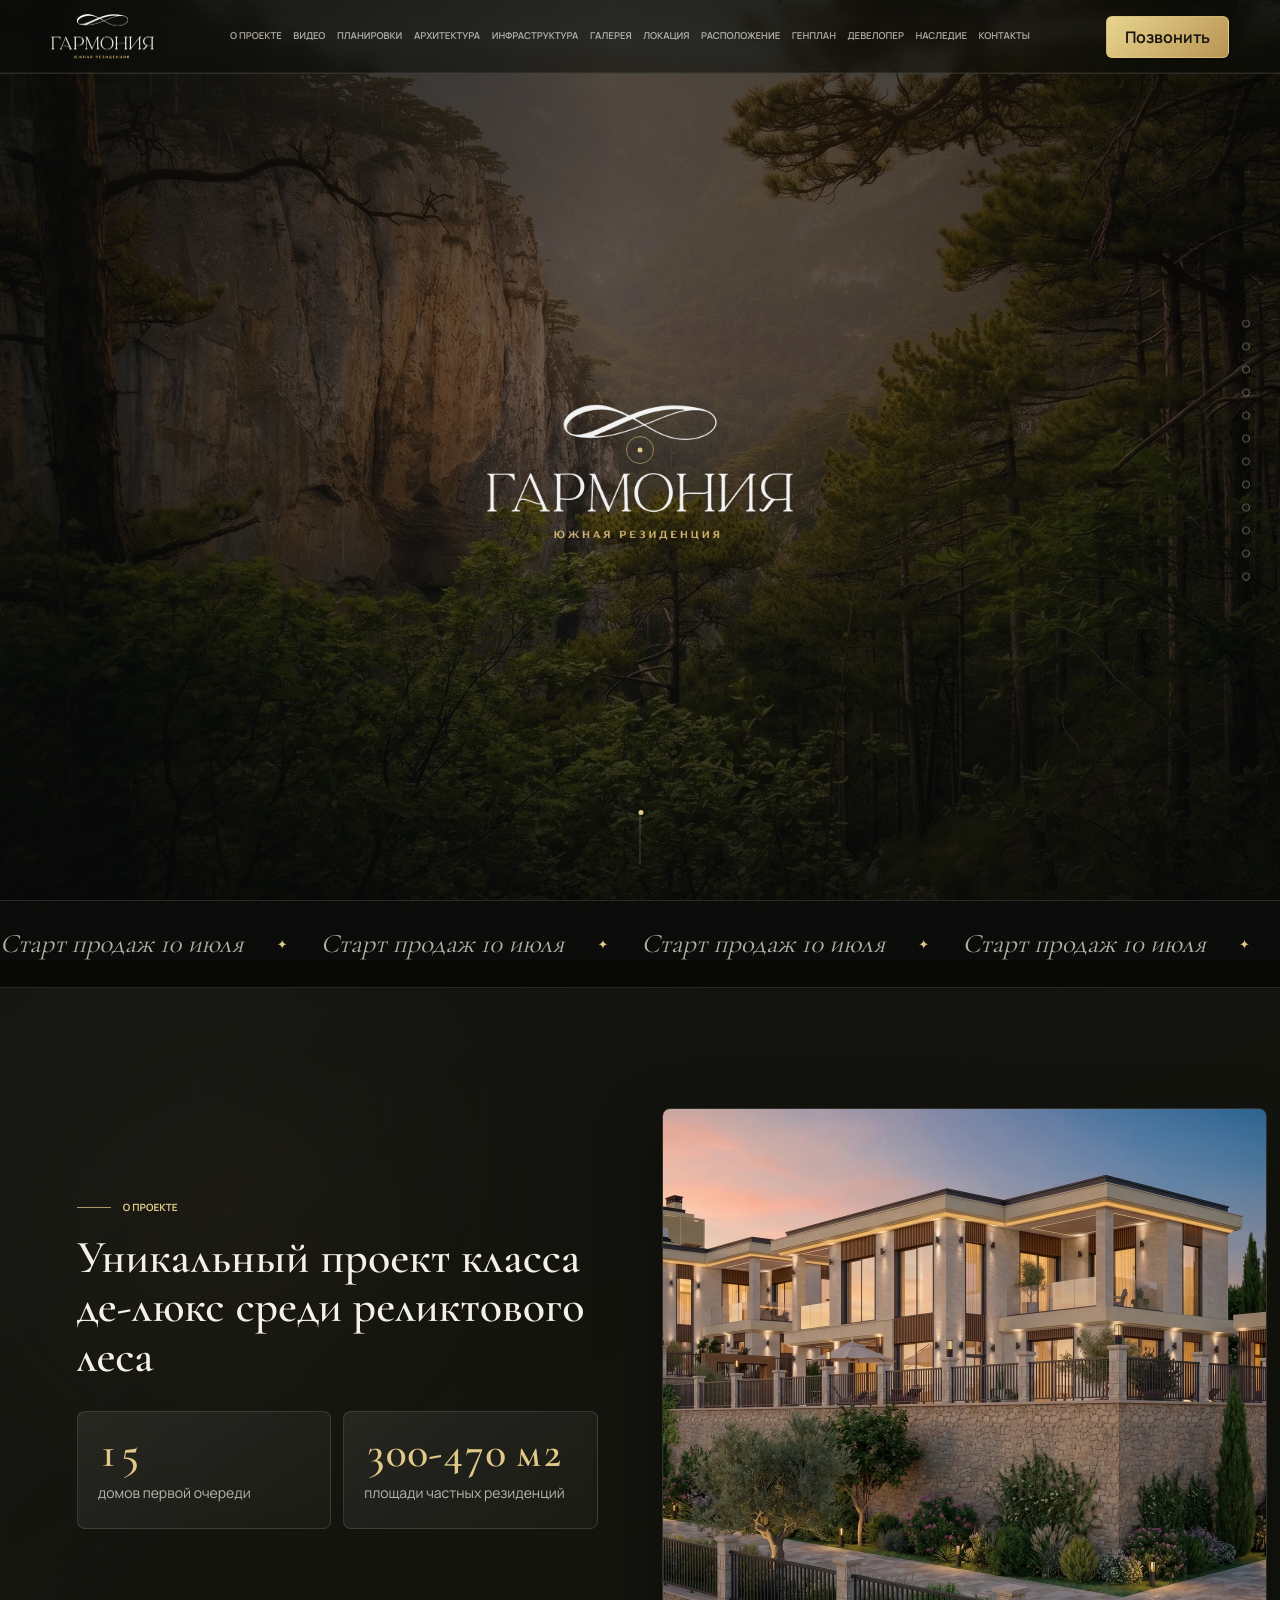
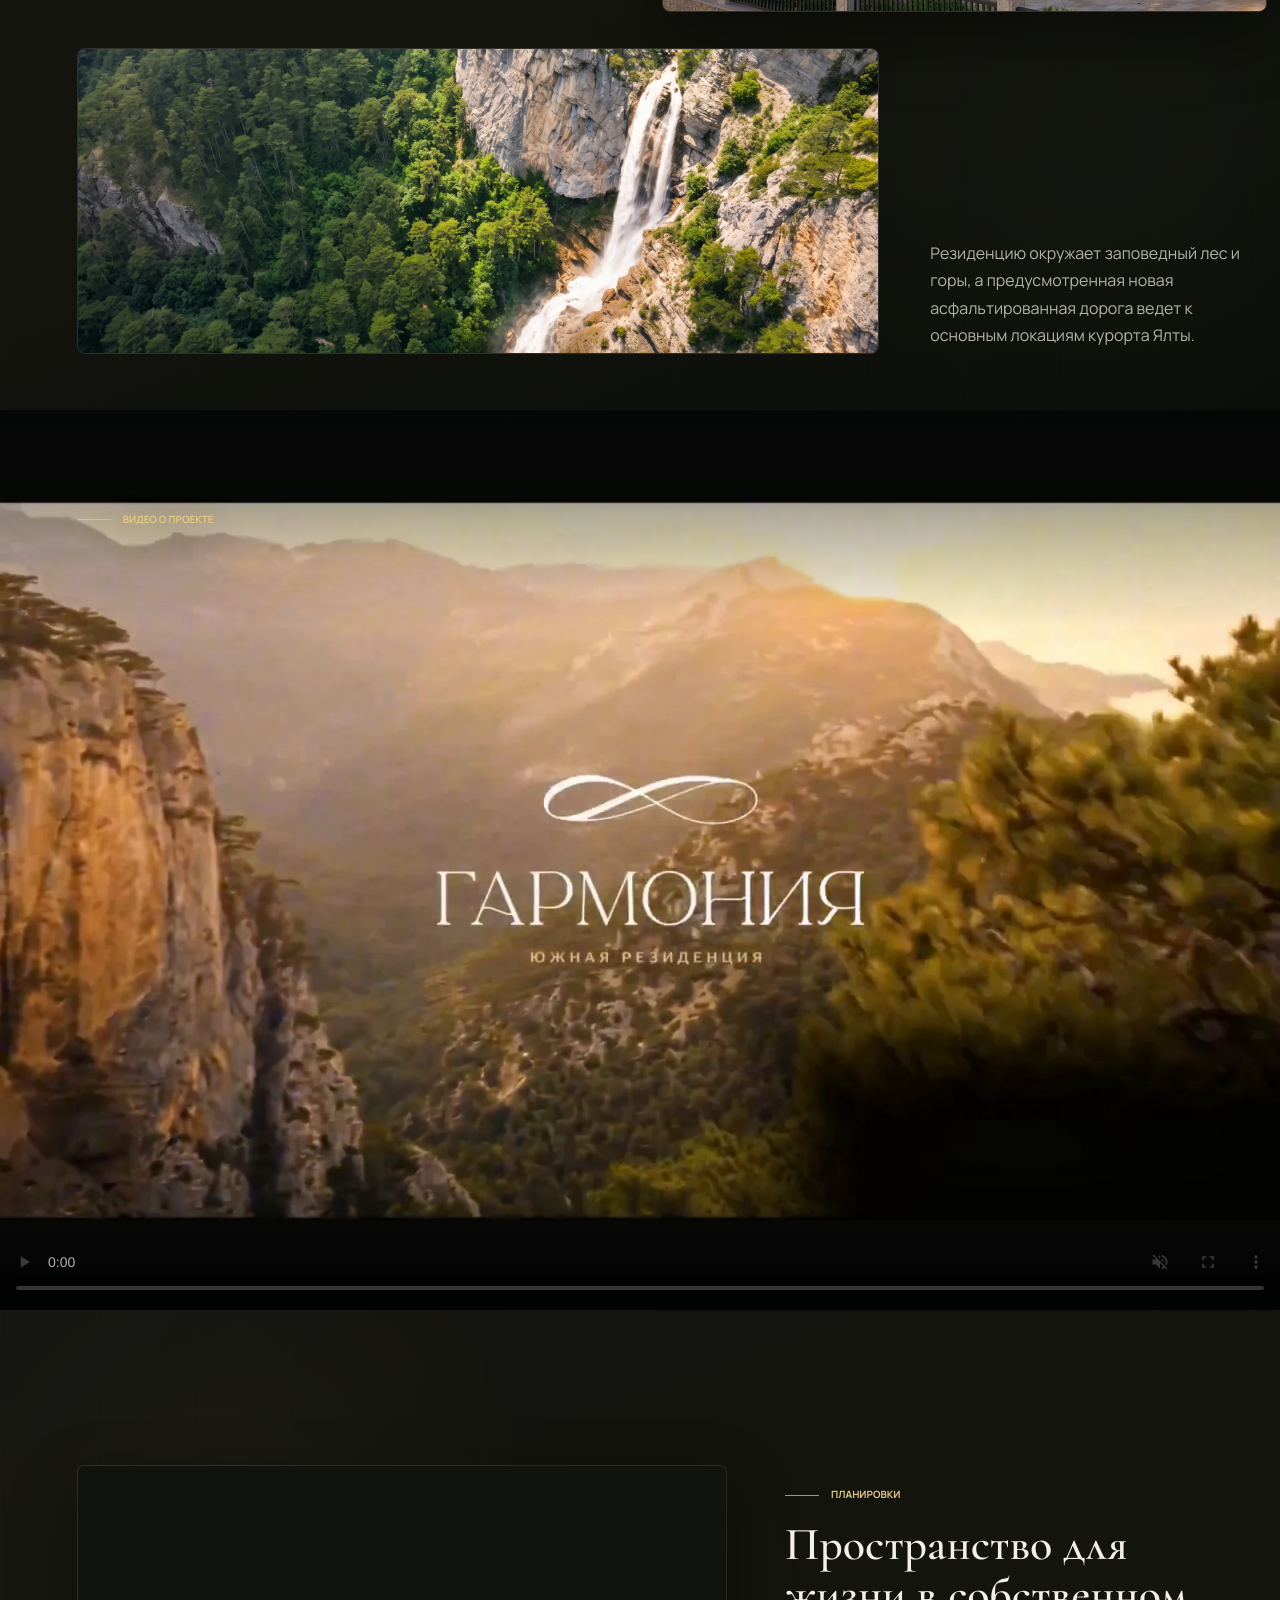
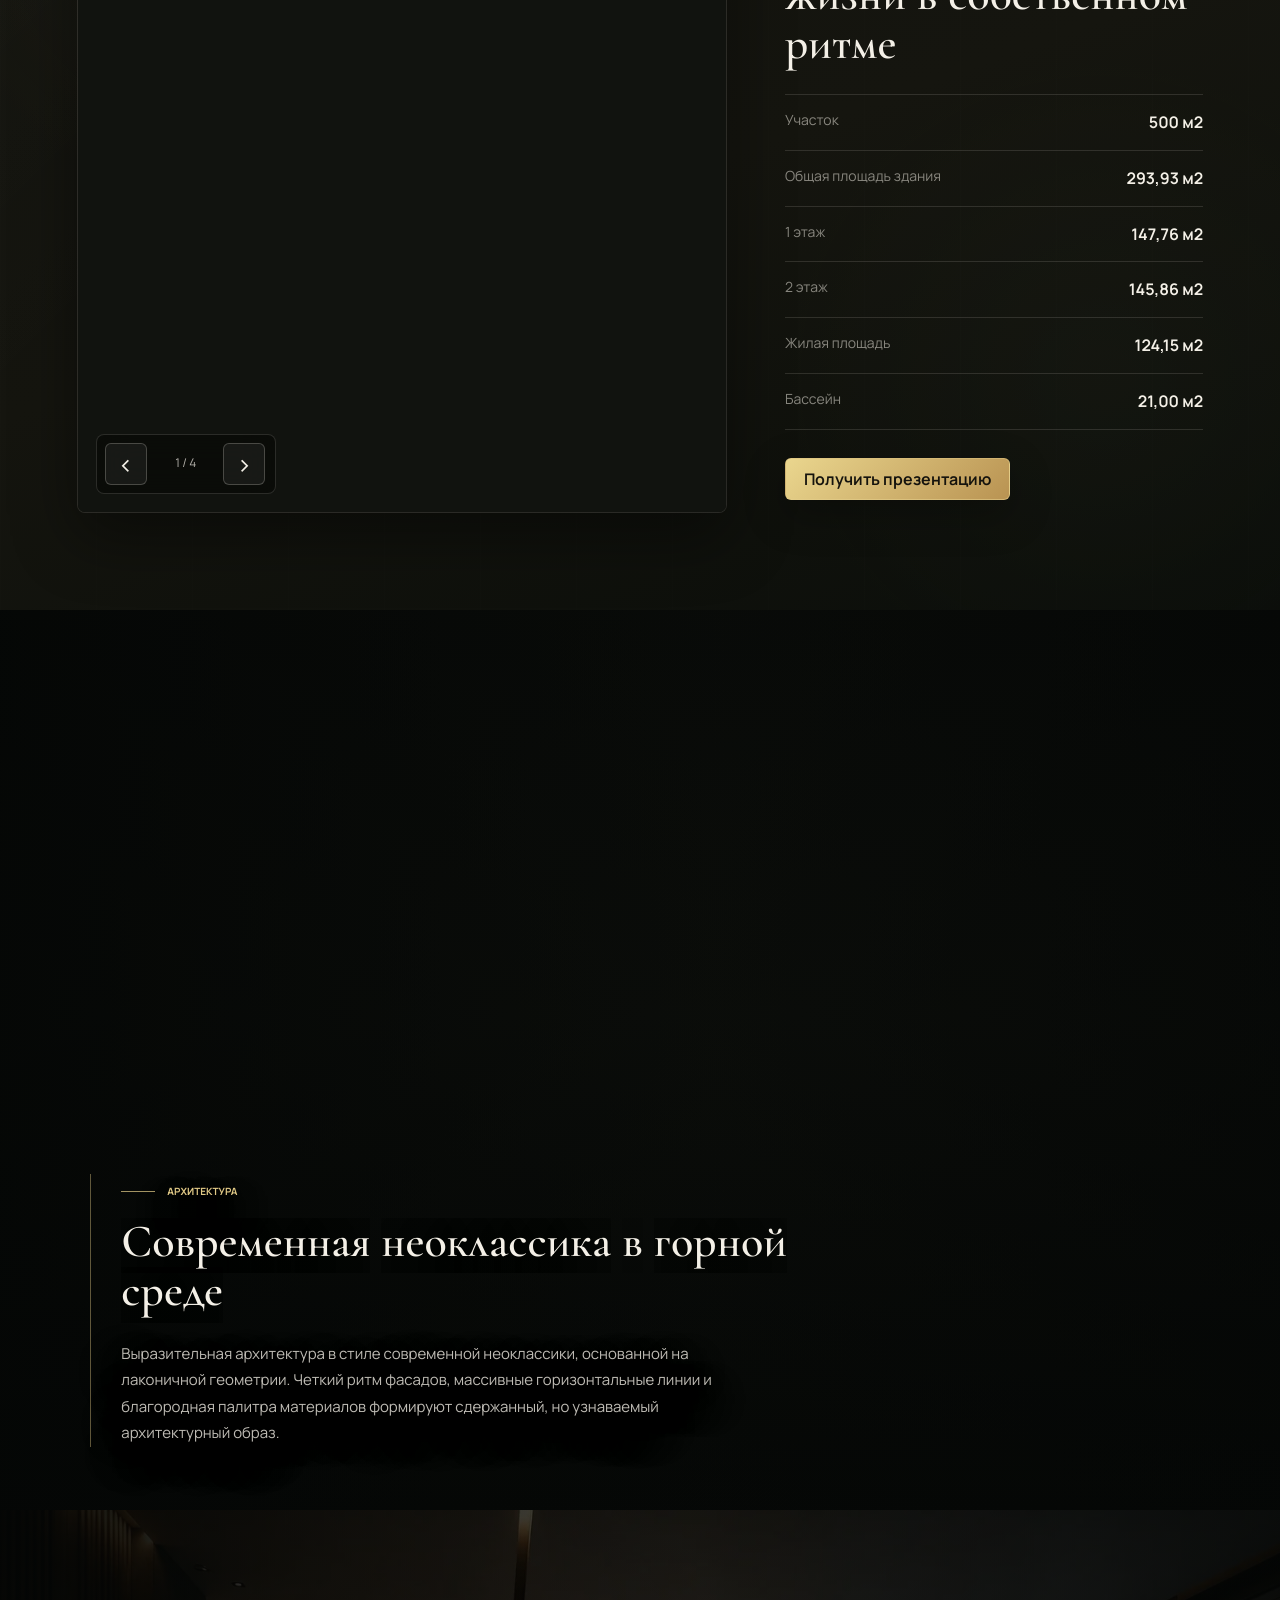
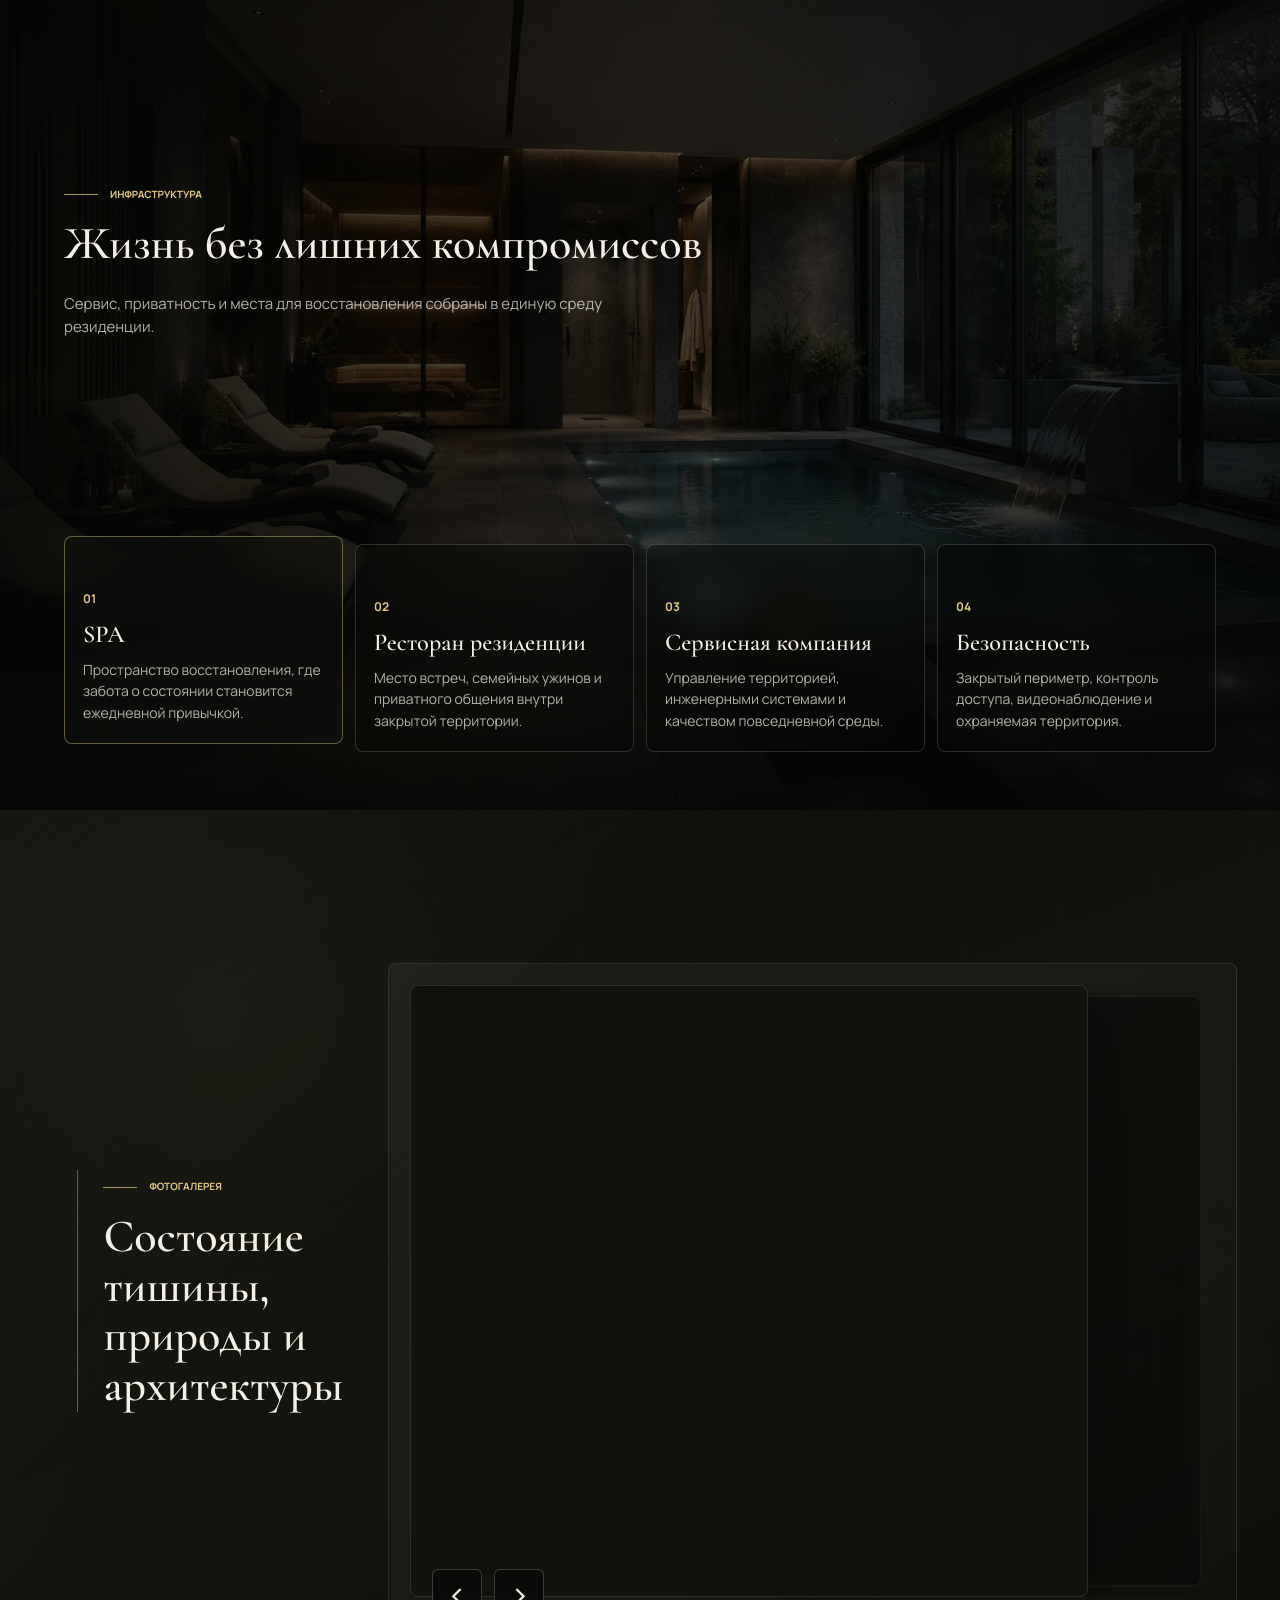
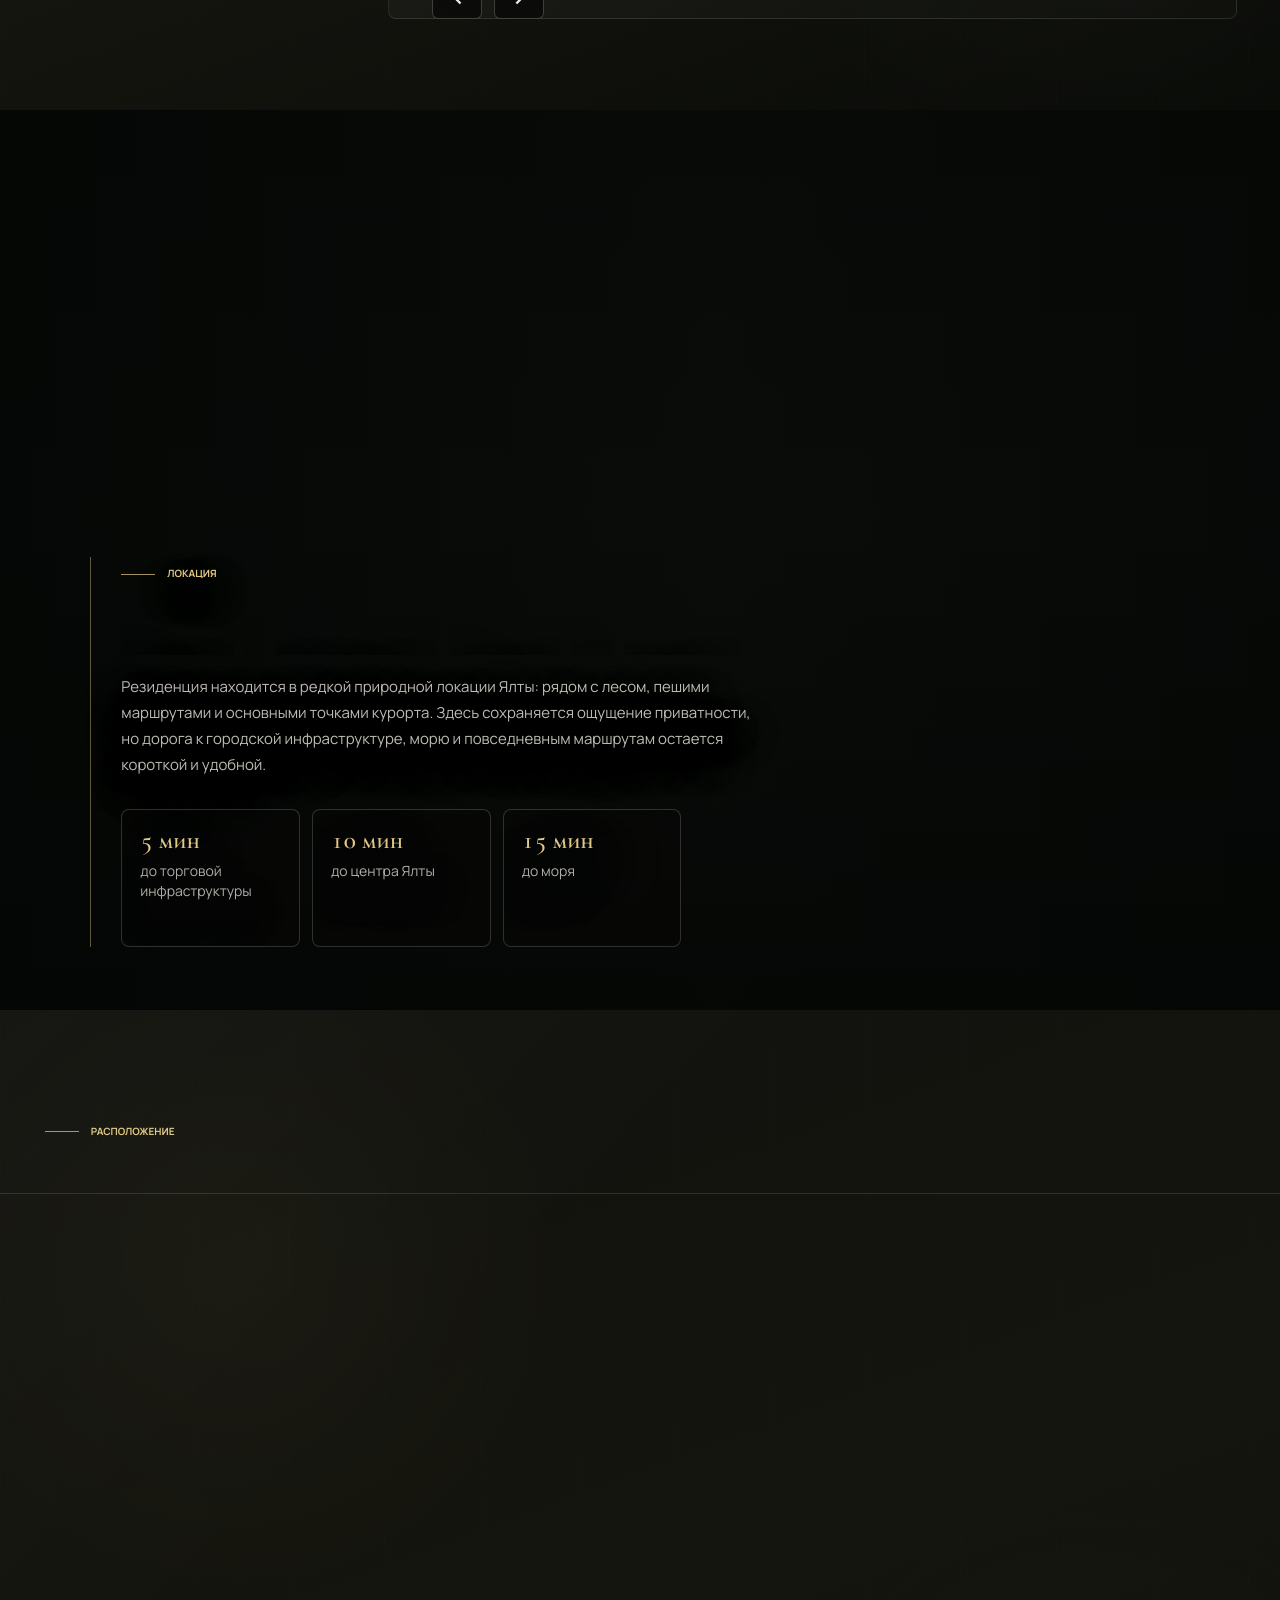
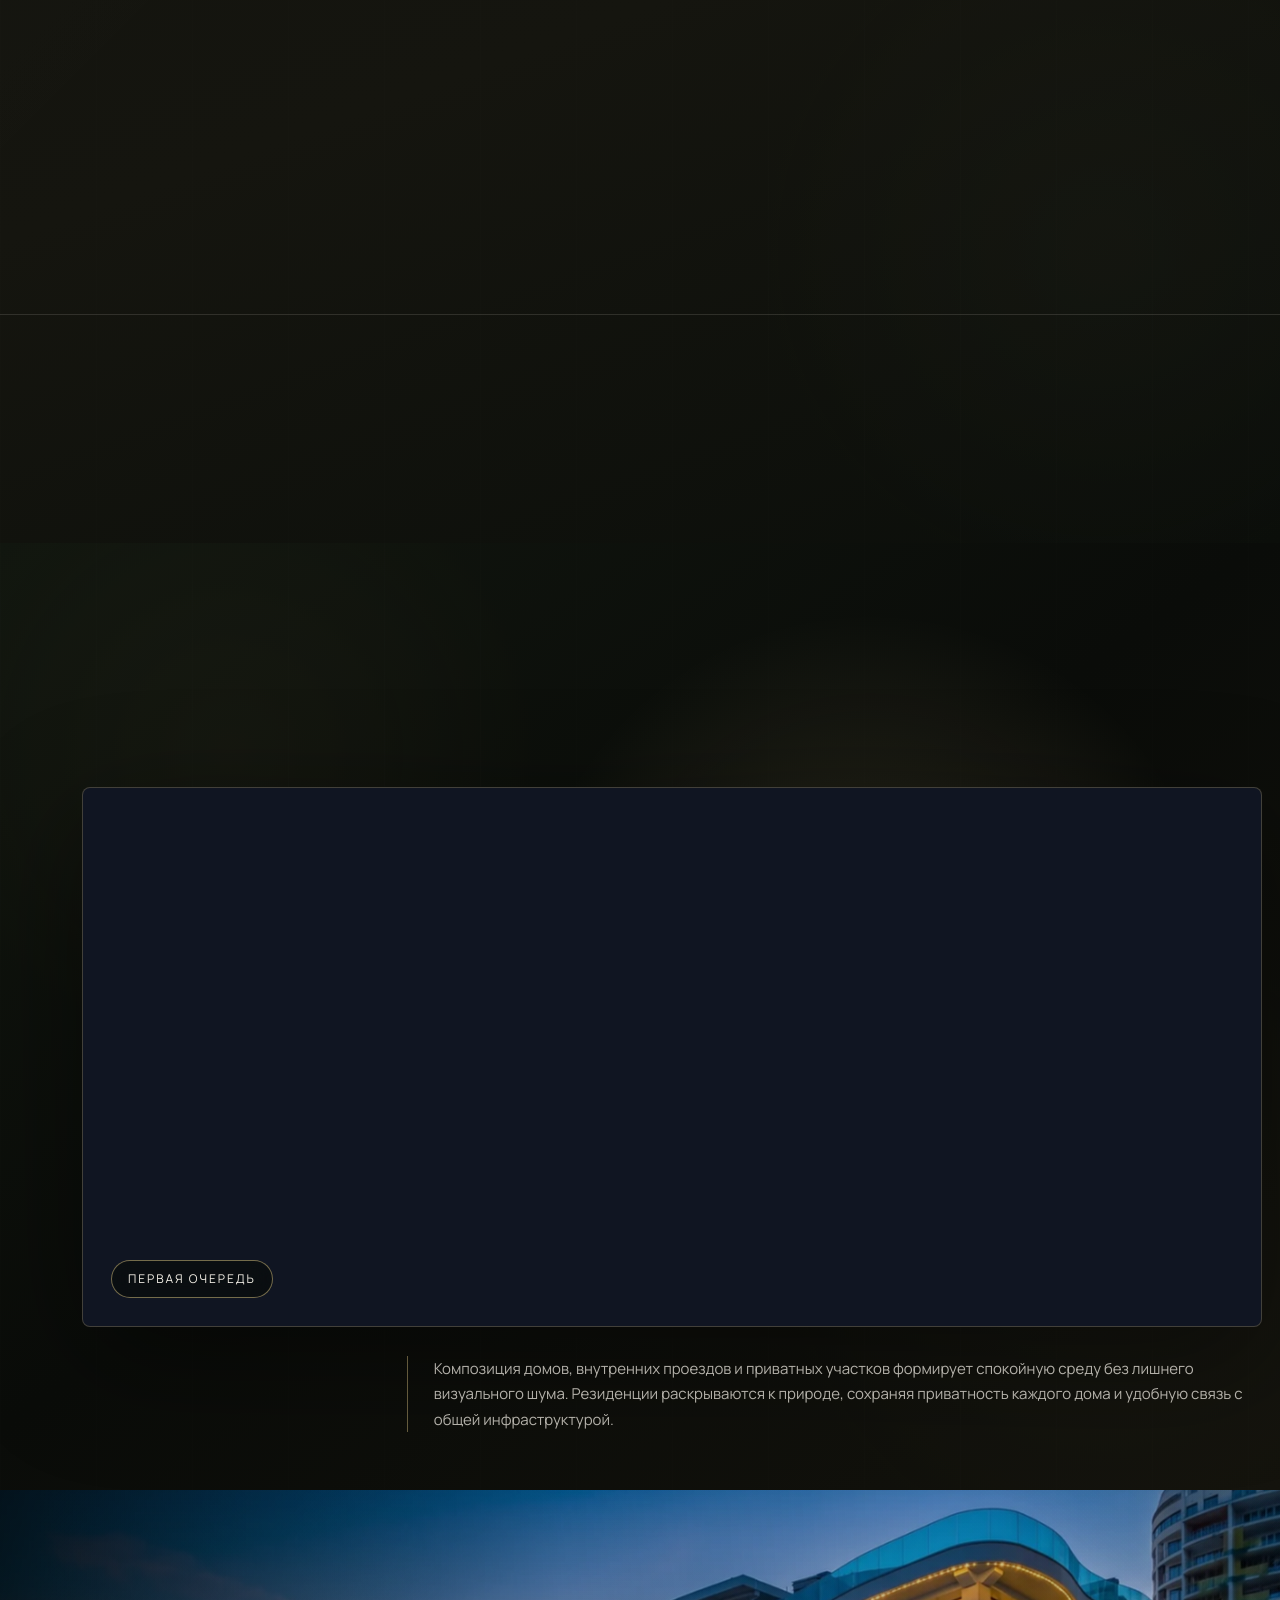
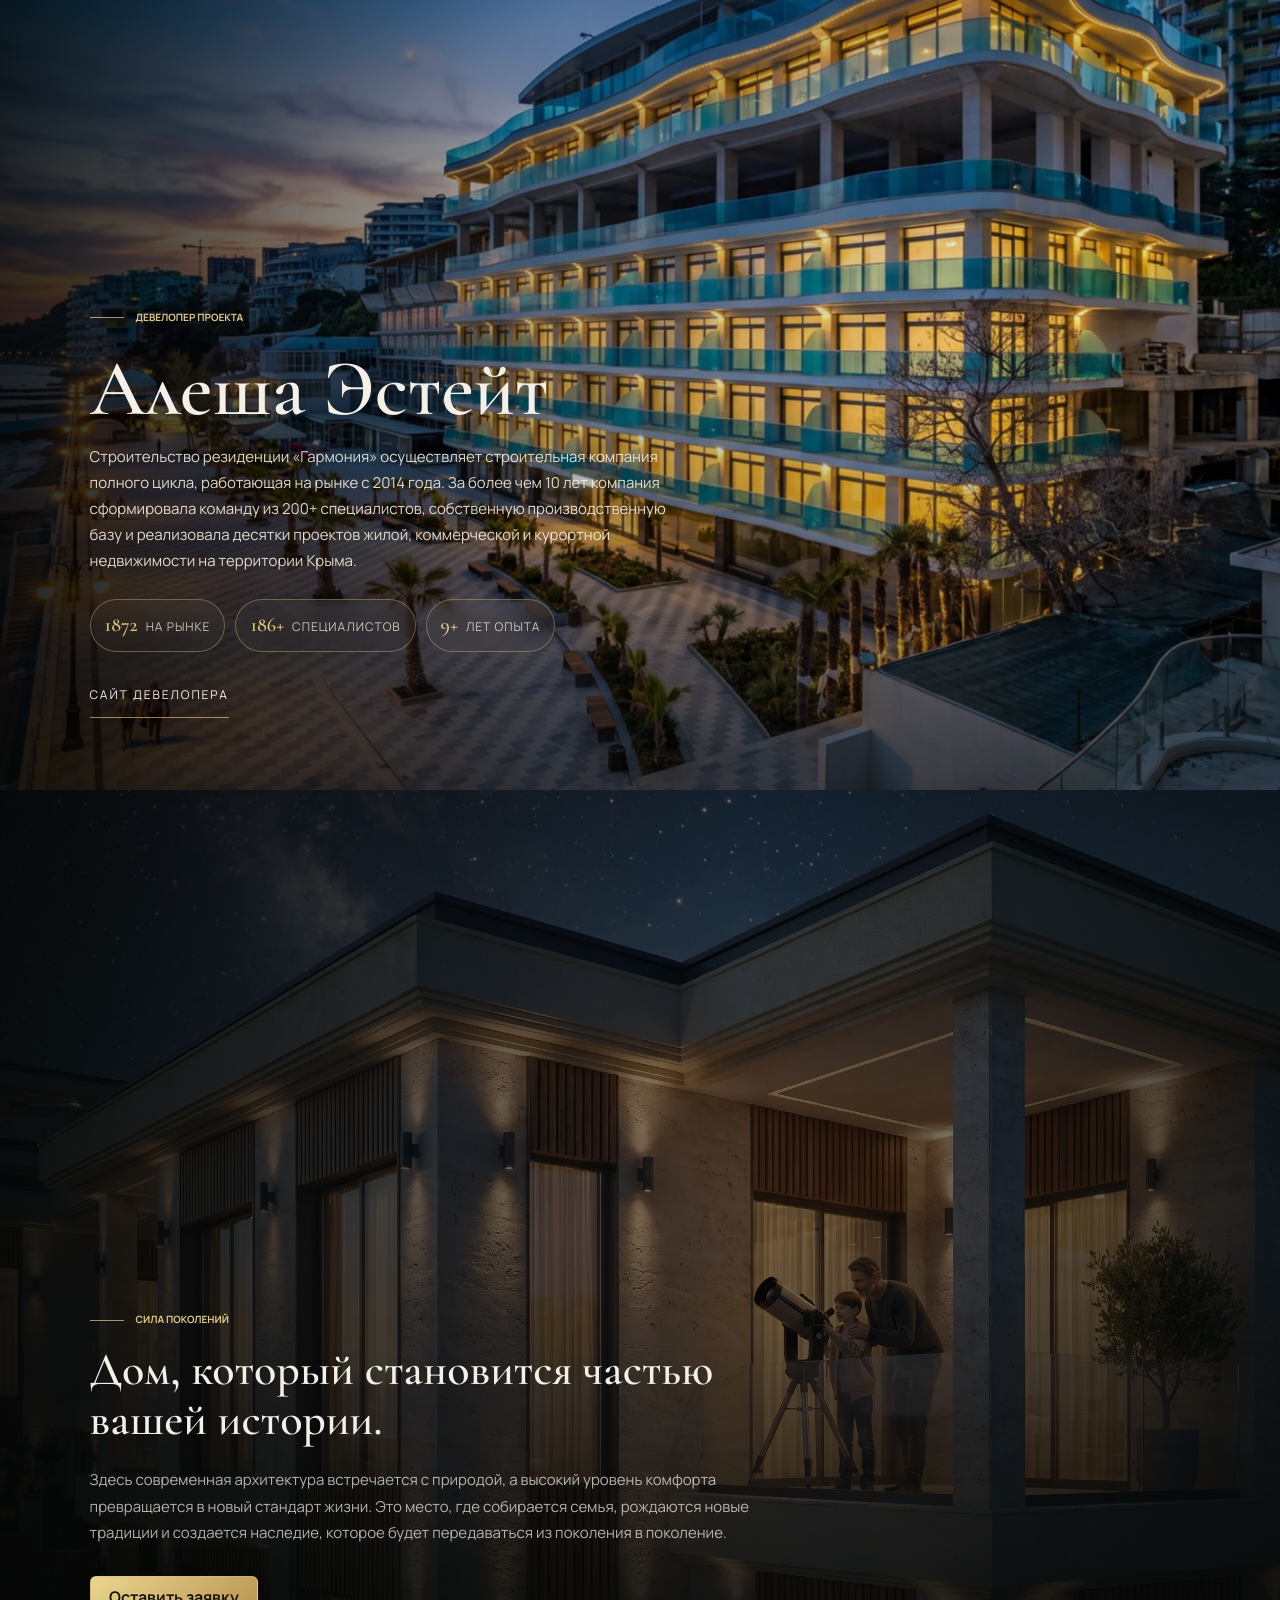
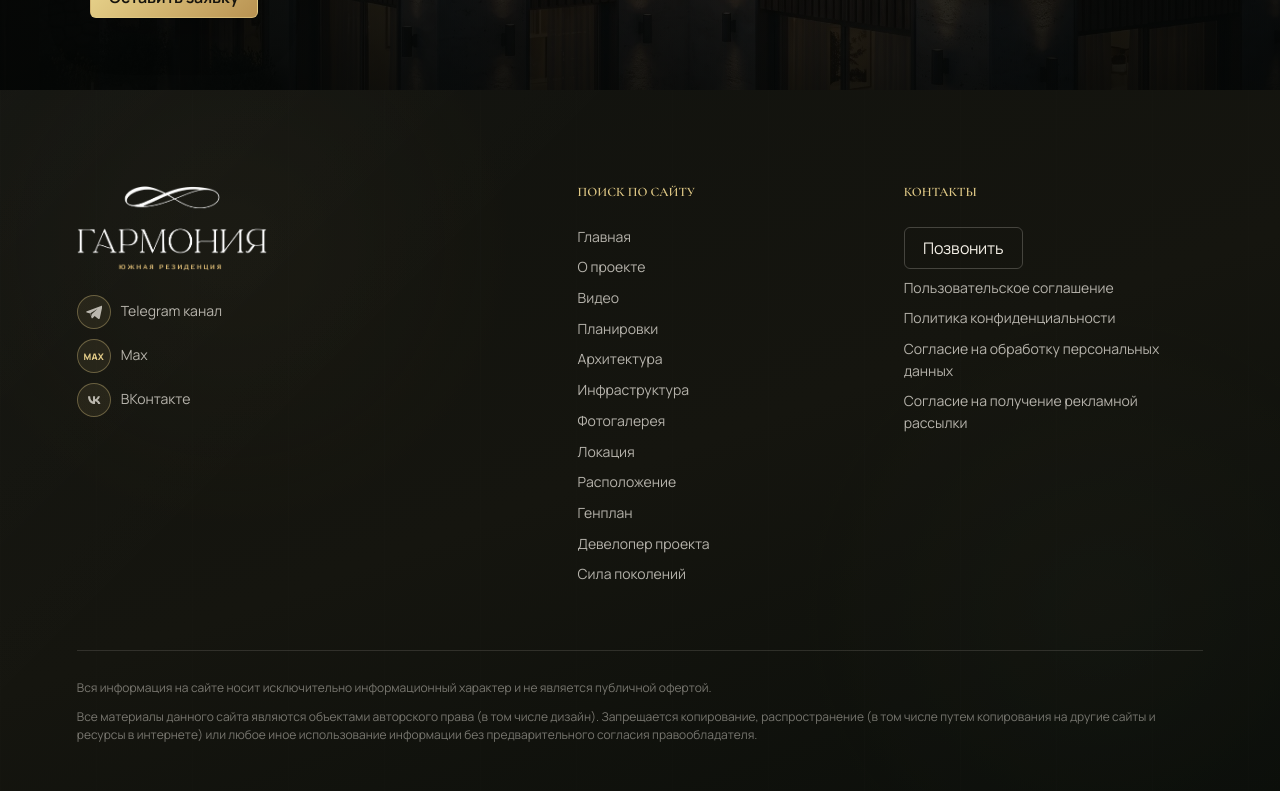
==== index.html @ c8caa60c "Restore developer section text overlay" ====
<!doctype html>
<html lang="ru">
<head>
  <meta charset="utf-8">
  <meta name="viewport" content="width=device-width, initial-scale=1">
  <title>Гармония - горная резиденция в Ялте | Дома де-люкс среди реликтового леса</title>
  <meta name="description" content="Гармония - резиденция класса де-люкс в горах Ялты: 15 домов первой очереди, 300-470 м2, реликтовый лес, 15 минут до моря. Старт продаж 10 июля.">
  <meta name="keywords" content="Гармония, резиденция Ялта, элитная недвижимость Крым, дома де-люкс, коттеджный посёлок Ялта, недвижимость Южный берег Крыма">
  <meta name="robots" content="index, follow">
  <meta name="author" content="Гармония">
  <meta name="theme-color" content="#080907">
  <link rel="canonical" href="https://гармония-ялта.рф/">

  <meta property="og:type" content="website">
  <meta property="og:locale" content="ru_RU">
  <meta property="og:site_name" content="Гармония - Южная резиденция">
  <meta property="og:url" content="https://гармония-ялта.рф/">
  <meta property="og:title" content="Гармония - горная резиденция в Ялте">
  <meta property="og:description" content="Резиденция класса де-люкс среди реликтового леса в горах Ялты: 15 домов, 300-470 м2, 15 минут до моря. Старт продаж 10 июля.">
  <meta property="og:image" content="https://гармония-ялта.рф/assets/new/hero-forest.webp">
  <meta property="og:image:width" content="2200">
  <meta property="og:image:height" content="1227">
  <meta property="og:image:alt" content="Гармония - горная резиденция в Ялте среди реликтового леса">

  <meta name="twitter:card" content="summary_large_image">
  <meta name="twitter:title" content="Гармония - горная резиденция в Ялте">
  <meta name="twitter:description" content="Резиденция класса де-люкс среди реликтового леса в горах Ялты: 15 домов, 300-470 м2, 15 минут до моря.">
  <meta name="twitter:image" content="https://гармония-ялта.рф/assets/new/hero-forest.webp">

  <link rel="icon" href="assets/brand/favicon.ico" sizes="any">
  <link rel="icon" type="image/png" href="assets/brand/favicon-192.png" sizes="192x192">
  <link rel="apple-touch-icon" href="assets/brand/favicon-180.png">
  <link rel="preload" as="image" href="assets/new/hero-forest.webp" fetchpriority="high">
  <link rel="stylesheet" href="styles.css?v=20260904-devtext2">
  <script type="application/ld+json">
  {
    "@context": "https://schema.org",
    "@type": "ApartmentComplex",
    "name": "Гармония - Южная резиденция",
    "description": "Резиденция класса де-люкс среди реликтового леса в горах Ялты. 15 домов первой очереди площадью 300-470 м2.",
    "image": "https://гармония-ялта.рф/assets/new/hero-forest.webp",
    "url": "https://гармония-ялта.рф/",
    "numberOfAccommodationUnits": 15,
    "petsAllowed": false,
    "address": {
      "@type": "PostalAddress",
      "addressLocality": "Ялта",
      "addressRegion": "Республика Крым",
      "addressCountry": "RU"
    },
    "amenityFeature": [
      { "@type": "LocationFeatureSpecification", "name": "SPA" },
      { "@type": "LocationFeatureSpecification", "name": "Ресторан резиденции" },
      { "@type": "LocationFeatureSpecification", "name": "Сервисная компания" },
      { "@type": "LocationFeatureSpecification", "name": "Круглосуточная охрана" }
    ]
  }
  </script>
  <!-- Yandex.Metrika counter -->
  <script type="text/javascript">
      (function(m,e,t,r,i,k,a){
          m[i]=m[i]||function(){(m[i].a=m[i].a||[]).push(arguments)};
          m[i].l=1*new Date();
          for (var j = 0; j < document.scripts.length; j++) {if (document.scripts[j].src === r) { return; }}
          k=e.createElement(t),a=e.getElementsByTagName(t)[0],k.async=1,k.src=r,a.parentNode.insertBefore(k,a)
      })(window, document,'script','https://mc.yandex.ru/metrika/tag.js?id=110767366', 'ym');

      ym(110767366, 'init', {ssr:true, webvisor:true, clickmap:true, ecommerce:"dataLayer", referrer: document.referrer, url: location.href, accurateTrackBounce:true, trackLinks:true});
  </script>
  <!-- /Yandex.Metrika counter -->
</head>
<body>
  <noscript><div><img src="https://mc.yandex.ru/watch/110767366" style="position:absolute; left:-9999px;" alt="" /></div></noscript>
  <div class="grain" aria-hidden="true"></div>
  <div class="cursor-dot" aria-hidden="true"></div>
  <div class="cursor-ring" aria-hidden="true"></div>
  <button class="menu-toggle" type="button" aria-label="Открыть меню" aria-expanded="false">
    <span></span><span></span>
  </button>

  <header class="site-header" id="top">
    <a class="brand" href="#hero" aria-label="Гармония">
      <img src="assets/brand/logo-harmony-south.png" alt="Гармония">
    </a>
    <nav class="nav" aria-label="Навигация">
      <a href="#about">О проекте</a>
      <a href="#video">Видео</a>
      <a href="#plans">Планировки</a>
      <a href="#architecture">Архитектура</a>
      <a href="#infrastructure">Инфраструктура</a>
      <a href="#gallery">Галерея</a>
      <a href="#location">Локация</a>
      <a href="#map">Расположение</a>
      <a href="#genplan">Генплан</a>
      <a href="#developer">Девелопер</a>
      <a href="#legacy">Наследие</a>
      <a href="#contacts">Контакты</a>
    </nav>
    <button class="header-call" type="button" data-open-modal>Позвонить</button>
    <div class="scroll-progress"><span data-scroll-progress></span></div>
  </header>

  <nav class="dot-nav" aria-label="Быстрая навигация по разделам"></nav>

  <main>
    <section class="hero panel" id="hero">
      <img class="hero__bg" src="assets/new/hero-forest.webp" alt="Реликтовый лес в горах Ялты">
      <div class="hero__shade"></div>
      <div class="hero__title reveal">
        <h1 class="sr-only">Гармония - горная резиденция в Ялте</h1>
        <img class="hero__logo" src="assets/brand/logo-harmony-south.png" alt="Гармония - Южная резиденция">
      </div>
      <a class="scroll-cue" href="#about" aria-label="Прокрутить к следующему разделу"></a>
    </section>

    <div class="marquee" aria-hidden="true">
      <div class="marquee__track">
        <div class="marquee__group">
          <span>Старт продаж 10 июля</span><span class="marquee__dot">✦</span>
          <span>Старт продаж 10 июля</span><span class="marquee__dot">✦</span>
          <span>Старт продаж 10 июля</span><span class="marquee__dot">✦</span>
          <span>Старт продаж 10 июля</span><span class="marquee__dot">✦</span>
        </div>
        <div class="marquee__group">
          <span>Старт продаж 10 июля</span><span class="marquee__dot">✦</span>
          <span>Старт продаж 10 июля</span><span class="marquee__dot">✦</span>
          <span>Старт продаж 10 июля</span><span class="marquee__dot">✦</span>
          <span>Старт продаж 10 июля</span><span class="marquee__dot">✦</span>
        </div>
      </div>
    </div>

    <section class="about panel" id="about">
      <div class="about__top">
        <div class="about__copy reveal">
          <p class="kicker">О проекте</p>
          <h2>Уникальный проект класса де-люкс среди реликтового леса</h2>
          <div class="about__facts" aria-label="Ключевые параметры первой очереди">
            <div><strong>15</strong><span>домов первой очереди</span></div>
            <div><strong>300-470 м2</strong><span>площади частных резиденций</span></div>
          </div>
        </div>
        <figure class="about__image reveal">
          <img src="assets/new/about-render-1.webp" alt="Рендер резиденции Гармония среди леса" loading="lazy" decoding="async">
        </figure>
      </div>
      <div class="about__bottom">
        <figure class="about__wide reveal">
          <img src="assets/new/about-nature-waterfall.webp" alt="Реликтовый лес и горный водопад рядом с резиденцией Гармония" loading="lazy" decoding="async">
        </figure>
        <p class="about__text reveal">Резиденцию окружает заповедный лес и горы, а предусмотренная новая асфальтированная дорога ведет к основным локациям курорта Ялты.</p>
      </div>
    </section>

    <section class="video panel" id="video">
      <p class="kicker video__kicker reveal">Видео о проекте</p>
      <figure class="video__frame reveal">
        <video controls muted loop preload="none" poster="assets/video/harmony-film-poster.webp" playsinline data-src="assets/video/harmony-project-film.mp4"></video>
      </figure>
    </section>

    <section class="plans panel" id="plans">
      <div class="plans__media reveal">
        <div class="plans__track" data-plan-track>
          <figure class="is-active"><img src="assets/new/plan-1.webp" alt="Планировка резиденции - изображение 1" loading="lazy" decoding="async"></figure>
          <figure><img src="assets/new/plan-2.webp" alt="Планировка резиденции - изображение 2" loading="lazy" decoding="async"></figure>
          <figure><img src="assets/new/plan-3.webp" alt="Планировка резиденции - изображение 3" loading="lazy" decoding="async"></figure>
          <figure><img src="assets/new/plan-4.webp" alt="Планировка резиденции - изображение 4" loading="lazy" decoding="async"></figure>
        </div>
        <div class="slider-controls" aria-label="Переключение планировок">
          <button type="button" data-plan-prev aria-label="Предыдущая планировка">‹</button>
          <span data-plan-count>1 / 4</span>
          <button type="button" data-plan-next aria-label="Следующая планировка">›</button>
        </div>
      </div>
      <div class="plans__copy reveal">
        <p class="kicker">Планировки</p>
        <h2>Пространство для жизни в собственном ритме</h2>
        <dl class="spec-list">
          <div><dt>Участок</dt><dd>500 м2</dd></div>
          <div><dt>Общая площадь здания</dt><dd>293,93 м2</dd></div>
          <div><dt>1 этаж</dt><dd>147,76 м2</dd></div>
          <div><dt>2 этаж</dt><dd>145,86 м2</dd></div>
          <div><dt>Жилая площадь</dt><dd>124,15 м2</dd></div>
          <div><dt>Бассейн</dt><dd>21,00 м2</dd></div>
        </dl>
        <button class="primary-btn" type="button" data-open-modal>Получить презентацию</button>
      </div>
    </section>

    <section class="architecture panel" id="architecture">
      <div class="architecture__images reveal">
        <img src="assets/new/architecture-1.webp" alt="Архитектура резиденции Гармония - вид 1" loading="lazy" decoding="async">
        <img src="assets/new/architecture-2.webp" alt="Архитектура резиденции Гармония - вид 2" loading="lazy" decoding="async">
      </div>
      <div class="architecture__copy reveal">
        <p class="kicker">Архитектура</p>
        <h2>Современная неоклассика в горной среде</h2>
        <p>Выразительная архитектура в стиле современной неоклассики, основанной на лаконичной геометрии. Четкий ритм фасадов, массивные горизонтальные линии и благородная палитра материалов формируют сдержанный, но узнаваемый архитектурный образ.</p>
      </div>
    </section>

    <section class="infrastructure panel" id="infrastructure">
      <div class="infra-stage reveal">
        <div class="infra-bg" aria-hidden="true">
          <figure class="is-active"><img src="assets/infrastructure/spa-wellness.webp" alt="" loading="lazy" decoding="async"></figure>
          <figure><img src="assets/infrastructure/residence-restaurant.webp" alt="" loading="lazy" decoding="async"></figure>
          <figure><img src="assets/infrastructure/concierge-service.webp" alt="" loading="lazy" decoding="async"></figure>
          <figure><img src="assets/infrastructure/security-entrance.webp" alt="" loading="lazy" decoding="async"></figure>
        </div>
        <div class="infra-copy">
          <p class="kicker">Инфраструктура</p>
          <h2>Жизнь без лишних компромиссов</h2>
          <p>Сервис, приватность и места для восстановления собраны в единую среду резиденции.</p>
        </div>
        <div class="infra-accordion" aria-label="Слайды инфраструктуры">
          <article class="is-active" data-infra-panel data-infra-index="0">
            <span>01</span>
            <h3>SPA</h3>
            <p>Пространство восстановления, где забота о состоянии становится ежедневной привычкой.</p>
          </article>
          <article data-infra-panel data-infra-index="1">
            <span>02</span>
            <h3>Ресторан резиденции</h3>
            <p>Место встреч, семейных ужинов и приватного общения внутри закрытой территории.</p>
          </article>
          <article data-infra-panel data-infra-index="2">
            <span>03</span>
            <h3>Сервисная компания</h3>
            <p>Управление территорией, инженерными системами и качеством повседневной среды.</p>
          </article>
          <article data-infra-panel data-infra-index="3">
            <span>04</span>
            <h3>Безопасность</h3>
            <p>Закрытый периметр, контроль доступа, видеонаблюдение и охраняемая территория.</p>
          </article>
        </div>
      </div>
    </section>

    <section class="gallery panel" id="gallery">
      <div class="gallery__intro reveal">
        <p class="kicker">Фотогалерея</p>
        <h2>Состояние тишины, природы и архитектуры</h2>
      </div>
      <div class="gallery__slider reveal">
        <button class="slider-btn" type="button" data-gallery-prev aria-label="Предыдущее фото">‹</button>
        <div class="gallery__track" data-gallery-track>
          <figure class="is-active"><img src="assets/gallery-premium/gallery-premium-01.webp" alt="Гостиная с панорамным выходом к бассейну" loading="lazy" decoding="async"></figure>
          <figure><img src="assets/gallery-premium/gallery-premium-02.webp" alt="Терраса с бассейном на закате" loading="lazy" decoding="async"></figure>
          <figure><img src="assets/gallery-premium/gallery-premium-03.webp" alt="Резиденция Гармония с высоты, вечернее освещение" loading="lazy" decoding="async"></figure>
          <figure><img src="assets/gallery-premium/gallery-premium-04.webp" alt="Семейный вечер на балконе с телескопом" loading="lazy" decoding="async"></figure>
          <figure><img src="assets/gallery-premium/gallery-premium-05.webp" alt="Резиденция Гармония с высоты на закате" loading="lazy" decoding="async"></figure>
        </div>
        <button class="slider-btn" type="button" data-gallery-next aria-label="Следующее фото">›</button>
      </div>
    </section>

    <section class="location panel" id="location">
      <figure class="location__image reveal">
        <img src="assets/project/harmony-real-18.webp" alt="Горная локация рядом с Ялтой" loading="lazy" decoding="async">
      </figure>
      <div class="location__copy reveal">
        <p class="kicker">Локация</p>
        <h2>Рядом с городом. Вдали от суеты.</h2>
        <p>Резиденция находится в редкой природной локации Ялты: рядом с лесом, пешими маршрутами и основными точками курорта. Здесь сохраняется ощущение приватности, но дорога к городской инфраструктуре, морю и повседневным маршрутам остается короткой и удобной.</p>
        <div class="location__metrics">
          <div><strong>5 мин</strong><span>до торговой инфраструктуры</span></div>
          <div><strong>10 мин</strong><span>до центра Ялты</span></div>
          <div><strong>15 мин</strong><span>до моря</span></div>
        </div>
      </div>
    </section>

    <section class="map panel" id="map">
      <p class="kicker map__kicker reveal">Расположение</p>
      <figure class="map__frame reveal">
        <img src="assets/new/map-scheme.webp" alt="Схема расположения резиденции Гармония относительно набережной Ялты" loading="lazy" decoding="async">
      </figure>
      <div class="map__distances reveal" aria-label="Расстояния от Ялты">
        <div><strong>82 км</strong><span>Симферопольский железнодорожный вокзал</span></div>
        <div><strong>105 км</strong><span>Симферопольский международный аэропорт</span></div>
        <div><strong>270 км</strong><span>Керченский мост</span></div>
      </div>
    </section>

    <section class="genplan panel" id="genplan">
      <div class="genplan__head reveal">
        <p class="kicker">Генплан</p>
        <h2>Территория, спроектированная как приватная резиденция</h2>
      </div>
      <figure class="genplan__frame reveal">
        <img src="assets/new/genplan-master.webp" alt="Генеральный план территории резиденции Гармония" loading="lazy" decoding="async">
        <figcaption class="genplan__badge">Первая очередь</figcaption>
      </figure>
      <div class="genplan__caption reveal">
        <p>Композиция домов, внутренних проездов и приватных участков формирует спокойную среду без лишнего визуального шума. Резиденции раскрываются к природе, сохраняя приватность каждого дома и удобную связь с общей инфраструктурой.</p>
      </div>
    </section>

    <section class="developer panel" id="developer" aria-label="Девелопер проекта">
      <div class="developer__slider" aria-hidden="true">
        <figure class="developer__slide is-active">
          <img src="assets/developer/developer-project-01.webp" alt="" loading="lazy" decoding="async">
        </figure>
        <figure class="developer__slide">
          <img src="assets/developer/developer-project-02.webp" alt="" loading="lazy" decoding="async">
        </figure>
        <figure class="developer__slide">
          <img src="assets/developer/developer-project-03.webp" alt="" loading="lazy" decoding="async">
        </figure>
        <figure class="developer__slide">
          <img src="assets/developer/developer-project-04.webp" alt="" loading="lazy" decoding="async">
        </figure>
        <figure class="developer__slide">
          <img src="assets/developer/developer-project-05.webp" alt="" loading="lazy" decoding="async">
        </figure>
        <figure class="developer__slide">
          <img src="assets/developer/developer-project-06.webp" alt="" loading="lazy" decoding="async">
        </figure>
      </div>
      <div class="developer__shade"></div>
      <div class="developer__content reveal">
        <p class="kicker">Девелопер проекта</p>
        <h2>Алеша Эстейт</h2>
        <p>Строительство резиденции «Гармония» осуществляет строительная компания полного цикла, работающая на рынке с 2014 года. За более чем 10 лет компания сформировала команду из 200+ специалистов, собственную производственную базу и реализовала десятки проектов жилой, коммерческой и курортной недвижимости на территории Крыма.</p>
        <div class="developer__facts" aria-label="Ключевые факты о девелопере">
          <span><strong>2014</strong> на рынке</span>
          <span><strong>200+</strong> специалистов</span>
          <span><strong>10+</strong> лет опыта</span>
        </div>
        <a class="developer__link" href="http://aleshaestate.ru/" target="_blank" rel="noopener">Сайт девелопера</a>
      </div>
    </section>

    <section class="legacy panel" id="legacy">
      <img src="assets/new/legacy-generation.webp" alt="Дом как наследие семьи" loading="lazy" decoding="async">
      <div class="legacy__shade"></div>
      <div class="legacy__copy reveal">
        <p class="kicker">Сила поколений</p>
        <h2>Дом, который становится частью вашей истории.</h2>
        <p>Здесь современная архитектура встречается с природой, а высокий уровень комфорта превращается в новый стандарт жизни. Это место, где собирается семья, рождаются новые традиции и создается наследие, которое будет передаваться из поколения в поколение.</p>
        <button class="primary-btn" type="button" data-open-modal>Оставить заявку</button>
      </div>
    </section>
  </main>

  <footer class="footer panel" id="contacts">
    <div class="footer__brand">
      <img src="assets/brand/logo-harmony-south.png" alt="Гармония - Южная резиденция" loading="lazy" decoding="async">
      <div class="footer__messengers">
        <a class="telegram-link" href="https://t.me/yaltagarmoniya" target="_blank" rel="noopener" aria-label="Перейти в Telegram канал Гармония">
          <span class="telegram-link__icon" aria-hidden="true">
            <svg viewBox="0 0 24 24" focusable="false">
              <path d="M21.6 3.1 2.7 10.4c-1.3.5-1.3 1.3-.2 1.6l4.8 1.5 1.9 5.8c.2.6.1.8.7.8.5 0 .8-.2 1.1-.5l2.6-2.5 5.4 4c1 .5 1.7.2 1.9-.9l3.4-16c.3-1.4-.5-2-1.7-1.5Zm-4.1 4.1-8.1 7.3-.3 3.2-1.4-4.6 9.8-5.9Z"/>
            </svg>
          </span>
          <span>Telegram канал</span>
        </a>
        <a class="telegram-link max-link" href="https://max.ru/join/n_gYjbtgdX1R1RPLKDWxr0XAuOZQ4HcJBS_fJ8-l7Zk" target="_blank" rel="noopener" aria-label="Перейти в мессенджер Max">
          <span class="telegram-link__icon max-link__icon" aria-hidden="true">max</span>
          <span>Max</span>
        </a>
        <a class="telegram-link vk-link" href="https://vk.ru/club240297284" target="_blank" rel="noopener" aria-label="Перейти в сообщество ВКонтакте Гармония">
          <span class="telegram-link__icon vk-link__icon" aria-hidden="true">
            <svg viewBox="0 0 24 24" focusable="false">
              <path d="M13 17.4c-5.6 0-8.8-3.9-9-10.4h2.9c.1 4.7 2.2 6.7 3.8 7.1V7h2.7v4.1c1.6-.2 3.2-2.1 3.8-4.1h2.7c-.4 2.5-2.3 4.3-3.6 5.1 1.3.7 3.5 2.2 4.3 5.3h-3c-.6-1.9-2.1-3.4-4.2-3.7v3.7H13Z"/>
            </svg>
          </span>
          <span>ВКонтакте</span>
        </a>
      </div>
    </div>
    <div class="footer__nav">
      <h3>Поиск по сайту</h3>
      <a href="#hero">Главная</a>
      <a href="#about">О проекте</a>
      <a href="#video">Видео</a>
      <a href="#plans">Планировки</a>
      <a href="#architecture">Архитектура</a>
      <a href="#infrastructure">Инфраструктура</a>
      <a href="#gallery">Фотогалерея</a>
      <a href="#location">Локация</a>
      <a href="#map">Расположение</a>
      <a href="#genplan">Генплан</a>
      <a href="#developer">Девелопер проекта</a>
      <a href="#legacy">Сила поколений</a>
    </div>
    <div class="footer__contacts">
      <h3>Контакты</h3>
      <button class="text-button" type="button" data-open-modal>Позвонить</button>
      <a href="docs/user-agreement.html">Пользовательское соглашение</a>
      <a href="docs/privacy-policy.html">Политика конфиденциальности</a>
      <a href="docs/personal-data-consent.html">Согласие на обработку персональных данных</a>
      <a href="docs/marketing-consent.html">Согласие на получение рекламной рассылки</a>
    </div>
    <div class="footer__legal">
      <p>Вся информация на сайте носит исключительно информационный характер и не является публичной офертой.</p>
      <p>Все материалы данного сайта являются объектами авторского права (в том числе дизайн). Запрещается копирование, распространение (в том числе путем копирования на другие сайты и ресурсы в интернете) или любое иное использование информации без предварительного согласия правообладателя.</p>
    </div>
  </footer>

  <div class="modal" aria-hidden="true" role="dialog" aria-label="Оставить заявку">
    <div class="modal__panel">
      <button class="modal__close" type="button" aria-label="Закрыть">×</button>
      <p class="kicker">Гармония</p>
      <h2>Получить презентацию</h2>
      <p>Оставьте контакты, и менеджер свяжется с вами для отправки материалов.</p>
      <form class="contact-form" action="send.php" method="post">
        <label><span>Ваше имя</span><input type="text" name="name" required></label>
        <label><span>Телефон</span><input type="tel" name="phone" required></label>
        <input type="text" name="company" autocomplete="off" tabindex="-1" aria-hidden="true" class="form-hp">
        <button class="primary-btn" type="submit">Отправить</button>
        <p class="form-status" role="status" aria-live="polite"></p>
        <p class="form-consent">Нажимая «Отправить», вы соглашаетесь с <a href="docs/personal-data-consent.html" target="_blank" rel="noopener">обработкой персональных данных</a> и <a href="docs/user-agreement.html" target="_blank" rel="noopener">условиями Пользовательского соглашения</a>.</p>
      </form>
    </div>
  </div>

  <div class="lightbox" aria-hidden="true" role="dialog" aria-label="Просмотр фотографии">
    <button class="lightbox__close" type="button" aria-label="Закрыть">×</button>
    <button class="lightbox__prev" type="button" aria-label="Предыдущее фото">‹</button>
    <img class="lightbox__img" src="" alt="">
    <button class="lightbox__next" type="button" aria-label="Следующее фото">›</button>
  </div>

  <script src="script.js?v=20260904-devtext2" defer></script>
</body>
</html>
---- styles.css ----
@charset "utf-8";

@font-face {
  font-family: "Manrope Var";
  font-style: normal;
  font-weight: 400 800;
  font-display: swap;
  src: url("assets/fonts/manrope-var-latin.woff2") format("woff2");
  unicode-range: U+0000-00FF, U+0131, U+0152-0153, U+02BB-02BC, U+02C6, U+02DA, U+02DC, U+2000-206F, U+2074, U+20AC, U+2122, U+2191, U+2193, U+2212, U+2215, U+FEFF, U+FFFD;
}

@font-face {
  font-family: "Manrope Var";
  font-style: normal;
  font-weight: 400 800;
  font-display: swap;
  src: url("assets/fonts/manrope-var-cyrillic.woff2") format("woff2");
  unicode-range: U+0301, U+0400-045F, U+0490-0491, U+04B0-04B1, U+2116;
}

@font-face {
  font-family: "Manrope Var";
  font-style: normal;
  font-weight: 400 800;
  font-display: swap;
  src: url("assets/fonts/manrope-var-cyrillic-ext.woff2") format("woff2");
  unicode-range: U+0460-052F, U+1C80-1C88, U+20B4, U+2DE0-2DFF, U+A640-A69F, U+FE2E-FE2F;
}

@font-face {
  font-family: "Cormorant Garamond Var";
  font-style: normal;
  font-weight: 400 600;
  font-display: swap;
  src: url("assets/fonts/cormorant-garamond-var-latin.woff2") format("woff2");
  unicode-range: U+0000-00FF, U+0131, U+0152-0153, U+02BB-02BC, U+02C6, U+02DA, U+02DC, U+2000-206F, U+2074, U+20AC, U+2122, U+2191, U+2193, U+2212, U+2215, U+FEFF, U+FFFD;
}

@font-face {
  font-family: "Cormorant Garamond Var";
  font-style: normal;
  font-weight: 400 600;
  font-display: swap;
  src: url("assets/fonts/cormorant-garamond-var-cyrillic.woff2") format("woff2");
  unicode-range: U+0301, U+0400-045F, U+0490-0491, U+04B0-04B1, U+2116;
}

@font-face {
  font-family: "Cormorant Garamond Var";
  font-style: normal;
  font-weight: 400 600;
  font-display: swap;
  src: url("assets/fonts/cormorant-garamond-var-cyrillic-ext.woff2") format("woff2");
  unicode-range: U+0460-052F, U+1C80-1C88, U+20B4, U+2DE0-2DFF, U+A640-A69F, U+FE2E-FE2F;
}

:root {
  --bg: #10110d;
  --bg-deep: #080907;
  --surface: rgba(246, 241, 231, .055);
  --surface-strong: rgba(246, 241, 231, .095);
  --ink: #f4f0e7;
  --ink-soft: rgba(244, 240, 231, .72);
  --ink-muted: rgba(244, 240, 231, .52);
  --line: rgba(244, 240, 231, .13);
  --line-strong: rgba(244, 240, 231, .22);
  --gold: #c7a86a;
  --gold-bright: #e0c986;
  --green: #6d775e;
  --stone: #b7b0a2;
  --shadow: 0 24px 64px rgba(0, 0, 0, .42);
  --ease: cubic-bezier(.22, 1, .36, 1);
  --sans: "Manrope Var", Inter, "Segoe UI", Arial, Helvetica, sans-serif;
  --serif: "Cormorant Garamond Var", "Times New Roman", Georgia, serif;
  --container: min(1500px, calc(100vw - clamp(32px, 7vw, 120px)));
  --header-h: 74px;
  --cursor-x: 50%;
  --cursor-y: 50%;
}

* {
  box-sizing: border-box;
}

html {
  scroll-behavior: smooth;
  background: var(--bg);
}

body {
  margin: 0;
  min-width: 320px;
  color: var(--ink);
  background:
    linear-gradient(135deg, #0c0d0a 0%, #14140f 42%, #0a0d09 100%);
  font-family: var(--sans);
  line-height: 1.55;
  overflow-x: hidden;
  text-rendering: geometricPrecision;
  -webkit-font-smoothing: antialiased;
}

body::before {
  content: "";
  position: fixed;
  inset: 0;
  z-index: -1;
  pointer-events: none;
  opacity: .34;
  background:
    linear-gradient(120deg, rgba(199, 168, 106, .06), transparent 36%, rgba(109, 119, 94, .07) 70%, transparent),
    repeating-linear-gradient(90deg, rgba(255, 255, 255, .018) 0 1px, transparent 1px 84px),
    repeating-linear-gradient(0deg, rgba(255, 255, 255, .014) 0 1px, transparent 1px 84px);
}

.grain {
  position: fixed;
  inset: -60px;
  z-index: 500;
  pointer-events: none;
  opacity: .045;
  /* No mix-blend-mode: blending a full-viewport layer against everything
     beneath it forces the compositor to re-evaluate on every scroll/paint,
     which is a real jank source. Plain low-opacity noise reads almost the
     same against this dark palette without that cost. */
  background-image: url("data:image/svg+xml,%3Csvg xmlns='http://www.w3.org/2000/svg' width='180' height='180'%3E%3Cfilter id='n'%3E%3CfeTurbulence type='fractalNoise' baseFrequency='0.82' numOctaves='2' stitchTiles='stitch'/%3E%3C/filter%3E%3Crect width='100%25' height='100%25' filter='url(%23n)'/%3E%3C/svg%3E");
  animation: grainShift 1.1s steps(4) infinite;
}

@keyframes grainShift {
  0% { transform: translate3d(0, 0, 0); }
  25% { transform: translate3d(-2%, 2%, 0); }
  50% { transform: translate3d(2%, -1%, 0); }
  75% { transform: translate3d(-1%, -2%, 0); }
  100% { transform: translate3d(0, 0, 0); }
}

.cursor-dot,
.cursor-ring {
  position: fixed;
  top: 0;
  left: 0;
  z-index: 400;
  pointer-events: none;
  border-radius: 50%;
  transform: translate3d(-50%, -50%, 0);
  opacity: 0;
  transition: opacity .3s ease;
}

.cursor-dot {
  width: 5px;
  height: 5px;
  background: var(--gold-bright);
}

.cursor-ring {
  width: 28px;
  height: 28px;
  border: 1px solid rgba(224, 201, 134, .55);
  transition: opacity .3s ease, width .3s var(--ease), height .3s var(--ease), border-color .3s ease, background .3s ease;
}

body.has-cursor .cursor-dot,
body.has-cursor .cursor-ring {
  opacity: 1;
}

body.has-cursor.cursor-hover .cursor-ring {
  width: 46px;
  height: 46px;
  border-color: rgba(224, 201, 134, .85);
  background: rgba(224, 201, 134, .07);
}

body.has-cursor.cursor-hover .cursor-dot {
  opacity: 0;
}

body.has-cursor,
body.has-cursor a,
body.has-cursor button {
  cursor: none;
}

.magnetic {
  will-change: transform;
}

.scroll-progress {
  position: absolute;
  left: 0;
  right: 0;
  bottom: -1px;
  height: 2px;
  background: rgba(244, 240, 231, .06);
}

.scroll-progress span {
  display: block;
  height: 100%;
  width: 0%;
  background: linear-gradient(90deg, var(--gold), var(--gold-bright));
}

.dot-nav {
  position: fixed;
  right: clamp(16px, 2.4vw, 30px);
  top: 50%;
  z-index: 80;
  display: flex;
  flex-direction: column;
  align-items: center;
  gap: 15px;
  transform: translateY(-50%);
}

.dot-nav button {
  position: relative;
  width: 8px;
  height: 8px;
  padding: 0;
  border: 1px solid rgba(244, 240, 231, .38);
  border-radius: 50%;
  background: transparent;
  transition: transform .3s var(--ease), background .3s ease, border-color .3s ease;
}

.dot-nav button:hover,
.dot-nav button:focus-visible {
  border-color: var(--gold-bright);
  transform: scale(1.35);
}

.dot-nav button.is-active {
  background: var(--gold-bright);
  border-color: var(--gold-bright);
  transform: scale(1.5);
}

.dot-nav__tooltip {
  position: absolute;
  right: 20px;
  top: 50%;
  transform: translateY(-50%) translateX(6px);
  padding: 6px 12px;
  border: 1px solid var(--line);
  border-radius: 6px;
  background: rgba(8, 9, 7, .88);
  backdrop-filter: blur(12px);
  color: var(--ink-soft);
  font-size: 11px;
  font-weight: 650;
  letter-spacing: .04em;
  text-transform: uppercase;
  white-space: nowrap;
  opacity: 0;
  pointer-events: none;
  transition: opacity .25s ease, transform .25s ease;
}

.dot-nav button:hover .dot-nav__tooltip,
.dot-nav button:focus-visible .dot-nav__tooltip {
  opacity: 1;
  transform: translateY(-50%) translateX(0);
}

.marquee {
  overflow: hidden;
  padding: clamp(14px, 2.4vw, 22px) 0;
  border-block: 1px solid var(--line);
  background: var(--bg-deep);
}

.marquee__track {
  display: flex;
  width: max-content;
  animation: marqueeScroll 32s linear infinite;
  animation-play-state: paused;
}

.marquee.is-current .marquee__track {
  animation-play-state: running;
}

.marquee:hover .marquee__track {
  animation-play-state: paused;
}

.marquee__group {
  display: flex;
  flex-shrink: 0;
  align-items: center;
  gap: clamp(20px, 2.6vw, 34px);
  padding-right: clamp(20px, 2.6vw, 34px);
}

.marquee__group span:not(.marquee__dot) {
  font-family: var(--serif);
  font-style: italic;
  font-size: clamp(19px, 2.1vw, 32px);
  color: var(--ink-soft);
  white-space: nowrap;
}

.marquee__dot {
  color: var(--gold-bright);
  font-size: 13px;
}

@keyframes marqueeScroll {
  from { transform: translate3d(0, 0, 0); }
  to { transform: translate3d(-50%, 0, 0); }
}

.scroll-cue {
  position: absolute;
  left: 50%;
  bottom: clamp(22px, 4vh, 40px);
  z-index: 2;
  width: 1px;
  height: 54px;
  background: rgba(244, 240, 231, .22);
  transform: translateX(-50%);
}

.scroll-cue::after {
  content: "";
  position: absolute;
  top: 0;
  left: 50%;
  width: 5px;
  height: 5px;
  margin-left: -2px;
  border-radius: 50%;
  background: var(--gold-bright);
  animation: scrollCue 2.4s ease-in-out infinite;
  animation-play-state: paused;
}

.panel.is-current .scroll-cue::after {
  animation-play-state: running;
}

@keyframes scrollCue {
  0% { top: 0; opacity: 0; }
  15% { opacity: 1; }
  85% { opacity: 1; }
  100% { top: 100%; opacity: 0; }
}

.header-call,
.primary-btn {
  position: relative;
  overflow: hidden;
}

.header-call::before,
.primary-btn::before {
  content: "";
  position: absolute;
  top: 0;
  left: -60%;
  width: 40%;
  height: 100%;
  background: linear-gradient(120deg, transparent, rgba(255, 255, 255, .65), transparent);
  transform: skewX(-18deg);
  transition: left .7s var(--ease);
  pointer-events: none;
}

.header-call:hover::before,
.primary-btn:hover::before {
  left: 130%;
}

.spotlight {
  position: relative;
  overflow: hidden;
  transition: border-color .32s ease, background .32s ease, box-shadow .32s ease, transform .32s ease;
}

.spotlight::after {
  content: "";
  position: absolute;
  inset: 0;
  z-index: 0;
  opacity: 0;
  background: radial-gradient(320px circle at var(--mx, 50%) var(--my, 50%), rgba(224, 201, 134, .3), transparent 72%);
  transition: opacity .4s ease;
}

.spotlight:hover::after {
  opacity: 1;
}

.spotlight:hover {
  border-color: rgba(224, 201, 134, .46);
  box-shadow: 0 18px 48px rgba(0, 0, 0, .24);
  transform: translateY(-2px);
}

.spotlight > * {
  position: relative;
  z-index: 1;
}

.lightbox {
  position: fixed;
  inset: 0;
  z-index: 140;
  display: grid;
  place-items: center;
  padding: clamp(16px, 4vw, 60px);
  opacity: 0;
  pointer-events: none;
  background: rgba(2, 3, 2, .92);
  backdrop-filter: blur(14px);
  transition: opacity .32s ease;
}

.lightbox.is-open {
  opacity: 1;
  pointer-events: auto;
}

.lightbox__img {
  max-width: min(1400px, 100%);
  max-height: 88vh;
  width: auto;
  height: auto;
  margin: 0 auto;
  border-radius: 8px;
  box-shadow: var(--shadow);
  opacity: 0;
  transform: scale(.98);
  transition: opacity .35s var(--ease), transform .35s var(--ease);
}

.lightbox.is-open .lightbox__img {
  opacity: 1;
  transform: scale(1);
}

.lightbox__close,
.lightbox__prev,
.lightbox__next {
  position: fixed;
  z-index: 2;
  width: 48px;
  height: 48px;
  border: 1px solid var(--line-strong);
  border-radius: 6px;
  color: var(--ink);
  font-size: 26px;
  line-height: 1;
  background: rgba(8, 9, 7, .6);
  backdrop-filter: blur(16px);
  transition: transform .25s var(--ease), border-color .25s ease;
}

.lightbox__close:hover,
.lightbox__prev:hover,
.lightbox__next:hover {
  transform: translateY(-2px);
  border-color: var(--gold-bright);
}

.lightbox__close {
  top: 18px;
  right: 18px;
}

.lightbox__prev,
.lightbox__next {
  top: 50%;
  transform: translateY(-50%);
}

.lightbox__prev { left: 18px; }
.lightbox__next { right: 18px; }

.gallery__track figure {
  cursor: zoom-in;
}

body.menu-open,
body.modal-open {
  overflow: hidden;
}

img {
  display: block;
  max-width: 100%;
}

.sr-only {
  position: absolute;
  width: 1px;
  height: 1px;
  margin: -1px;
  padding: 0;
  overflow: hidden;
  clip: rect(0, 0, 0, 0);
  white-space: nowrap;
  border: 0;
}

button,
input {
  font: inherit;
}

button {
  cursor: pointer;
}

a {
  color: inherit;
  text-decoration: none;
}

h1,
h2,
h3,
p {
  margin-top: 0;
}

h1,
h2,
h3 {
  margin-bottom: 0;
  font-family: var(--serif);
  font-weight: 560;
  line-height: 1.02;
  letter-spacing: .001em;
}

h1 {
  max-width: 760px;
  font-size: clamp(34px, 4.8vw, 72px);
  text-transform: uppercase;
}

h2 {
  max-width: 820px;
  font-size: clamp(32px, 3.6vw, 58px);
  line-height: 1.08;
}

h3 {
  font-size: clamp(20px, 1.9vw, 30px);
}

.panel {
  position: relative;
  min-height: 100svh;
  scroll-margin-top: 0;
  overflow: hidden;
  isolation: isolate;
  background:
    linear-gradient(135deg, rgba(255, 255, 255, .018), transparent 34%),
    linear-gradient(160deg, #11120e 0%, #15150f 52%, #0b0e0a 100%);
}

.panel::before {
  content: "";
  position: absolute;
  inset: 0;
  z-index: -1;
  pointer-events: none;
  opacity: .36;
  background:
    radial-gradient(circle at 18% 22%, rgba(199, 168, 106, .11), transparent 26%),
    radial-gradient(circle at 86% 74%, rgba(109, 119, 94, .13), transparent 28%),
    repeating-linear-gradient(90deg, rgba(255, 255, 255, .017) 0 1px, transparent 1px 96px);
}

.site-header {
  position: fixed;
  inset: 0 0 auto;
  z-index: 90;
  height: var(--header-h);
  display: grid;
  grid-template-columns: auto minmax(0, 1fr) auto;
  align-items: center;
  gap: clamp(18px, 2vw, 32px);
  padding: 10px clamp(18px, 4vw, 58px);
  border-bottom: 1px solid rgba(244, 240, 231, .08);
  background: rgba(8, 9, 7, .56);
  transition: height .35s var(--ease), background .35s var(--ease), border-color .35s var(--ease);
}

/* backdrop-filter lives on a pseudo-element (not the header itself) so it
   doesn't establish a containing block for the fixed-position mobile .nav
   overlay, which needs to size against the real viewport, not the header. */
.site-header::before {
  content: "";
  position: absolute;
  inset: 0;
  z-index: -1;
  /* Kept modest: this layer blurs whatever scrolls behind a fixed, always-
     visible header, so its cost is paid continuously, not just on hover. */
  backdrop-filter: blur(8px);
}

.site-header.is-scrolled {
  --header-h: 64px;
  background: rgba(8, 9, 7, .88);
  border-color: rgba(199, 168, 106, .22);
}

.brand {
  display: inline-flex;
  align-items: center;
}

/* Height is derived from --header-h (minus the header's own vertical
   padding, with a little breathing room) so the logo always fits inside
   the header box - in any state - instead of overflowing it. Width is
   auto so the aspect ratio is preserved without distortion. */
.brand img {
  height: calc(var(--header-h) - 28px);
  width: auto;
  max-width: 170px;
  object-fit: contain;
  transition: height .35s var(--ease);
}

.nav {
  display: flex;
  justify-content: center;
  gap: clamp(8px, .9vw, 14px);
  font-size: 9.5px;
  font-weight: 650;
  letter-spacing: 0;
  text-transform: uppercase;
  white-space: nowrap;
}

.nav a {
  position: relative;
  color: rgba(244, 240, 231, .66);
  transition: color .25s ease;
}

.nav a::after {
  content: "";
  position: absolute;
  left: 0;
  right: 0;
  bottom: -8px;
  height: 1px;
  transform: scaleX(0);
  transform-origin: left;
  background: var(--gold);
  transition: transform .3s var(--ease);
}

.nav a:hover,
.nav a.is-active {
  color: var(--ink);
}

.nav a:hover::after,
.nav a.is-active::after {
  transform: scaleX(1);
}

.header-call,
.primary-btn,
.slider-controls button,
.slider-btn,
.text-button {
  min-height: 42px;
  border: 1px solid var(--line-strong);
  border-radius: 6px;
  padding: 0 18px;
  color: var(--ink);
  background: rgba(255, 255, 255, .045);
  transition: transform .25s var(--ease), border-color .25s ease, background .25s ease, color .25s ease;
}

.header-call,
.primary-btn {
  border-color: rgba(224, 201, 134, .58);
  color: #15130d;
  font-weight: 650;
  background: linear-gradient(135deg, #ead68e, #b99352);
  box-shadow: 0 14px 42px rgba(0, 0, 0, .28);
}

.header-call:hover,
.primary-btn:hover,
.slider-controls button:hover,
.slider-btn:hover,
.text-button:hover {
  transform: translateY(-2px);
  border-color: var(--gold-bright);
}

.text-button {
  width: fit-content;
  color: var(--ink);
  background: transparent;
}

.menu-toggle {
  display: none;
  position: fixed;
  top: 16px;
  right: 16px;
  z-index: 110;
  width: 46px;
  height: 46px;
  border: 1px solid rgba(244, 240, 231, .24);
  border-radius: 6px;
  background: rgba(8, 9, 7, .78);
  backdrop-filter: blur(14px);
}

.menu-toggle span {
  display: block;
  width: 18px;
  height: 1px;
  margin: 6px auto;
  background: var(--ink);
}

.kicker {
  display: inline-grid;
  grid-template-columns: 34px auto;
  align-items: center;
  gap: 12px;
  margin: 0 0 18px;
  color: var(--gold-bright);
  font-size: 10px;
  font-weight: 700;
  letter-spacing: 0;
  text-transform: uppercase;
}

.kicker::before {
  content: "";
  height: 1px;
  background: currentColor;
  opacity: .72;
}

.hero {
  display: grid;
  align-items: center;
  padding: calc(var(--header-h) + 34px) clamp(22px, 7vw, 110px) clamp(34px, 7vh, 82px);
}

.hero__bg,
.hero__shade {
  position: absolute;
  inset: 0;
  width: 100%;
  height: 100%;
}

.hero__bg {
  object-fit: cover;
  transform: scale(1.035);
  animation: heroDrift 18s var(--ease) infinite alternate;
  animation-play-state: paused;
}

.panel.is-current .hero__bg {
  animation-play-state: running;
}

.hero__shade {
  background:
    linear-gradient(90deg, rgba(4, 6, 5, .82), rgba(4, 6, 5, .34) 48%, rgba(4, 6, 5, .62)),
    linear-gradient(0deg, rgba(4, 6, 5, .74), transparent 55%, rgba(4, 6, 5, .46));
}

.hero__title {
  position: relative;
  z-index: 1;
  width: 100%;
  display: grid;
  place-items: center;
}

.hero__logo {
  justify-self: center;
  width: clamp(150px, 24vw, 320px);
  margin: 0;
  opacity: .96;
}

.about {
  display: grid;
  align-content: center;
  gap: clamp(28px, 4vh, 56px);
  padding: calc(var(--header-h) + 46px) clamp(22px, 6vw, 90px) 56px;
}

.about__top,
.about__bottom {
  width: var(--container);
  margin: 0 auto;
}

.about__top {
  display: grid;
  grid-template-columns: minmax(0, .86fr) minmax(380px, 1fr);
  gap: clamp(34px, 5vw, 82px);
  align-items: center;
}

.about__copy h2 {
  margin-bottom: 28px;
}

.about__facts {
  display: grid;
  grid-template-columns: repeat(2, minmax(0, 1fr));
  gap: 12px;
}

.about__facts div,
.location__metrics div,
.map__distances div {
  min-height: 118px;
  padding: 20px;
  border: 1px solid var(--line);
  border-radius: 8px;
  background: linear-gradient(145deg, rgba(255, 255, 255, .075), rgba(255, 255, 255, .026));
}

.about__facts strong,
.location__metrics strong,
.map__distances strong {
  display: block;
  margin-bottom: 9px;
  color: var(--gold-bright);
  font-family: var(--serif);
  font-size: clamp(30px, 3.4vw, 46px);
  font-weight: 560;
  line-height: 1;
  font-variant-numeric: tabular-nums;
}

.about__facts span,
.location__metrics span,
.map__distances span {
  display: block;
  color: var(--ink-soft);
  font-size: 14px;
  line-height: 1.4;
}

.about__image,
.about__wide,
.architecture__images,
.location__image {
  margin: 0;
}

.about__image {
  height: min(56vh, 560px);
  border: 1px solid var(--line);
  border-radius: 8px;
  overflow: hidden;
  box-shadow: var(--shadow);
}

.about__image img,
.about__wide img,
.architecture__images img,
.location__image img {
  width: 100%;
  height: 100%;
  object-fit: cover;
  transition: transform 1.4s var(--ease), filter 1.4s var(--ease);
}

.about__bottom {
  display: grid;
  grid-template-columns: minmax(0, 1fr) minmax(280px, .42fr);
  gap: clamp(24px, 4vw, 58px);
  align-items: end;
}

.about__wide {
  height: clamp(230px, 34vh, 390px);
  border: 1px solid var(--line);
  border-radius: 8px;
  overflow: hidden;
}

.about__text {
  margin: 0 0 4px;
  color: var(--ink-soft);
  font-size: clamp(16px, 1.25vw, 20px);
  line-height: 1.72;
}

.video {
  padding: 0;
}

.video__kicker {
  position: absolute;
  z-index: 2;
  top: calc(var(--header-h) + 28px);
  left: clamp(22px, 6vw, 90px);
  text-shadow: 0 12px 40px rgba(0, 0, 0, .6);
}

.video__frame {
  position: absolute;
  z-index: 0;
  inset: 0;
  margin: 0;
  overflow: hidden;
  display: grid;
  place-items: center;
  background: var(--bg-deep);
}

.video__frame::after {
  content: "";
  position: absolute;
  inset: 0;
  z-index: 1;
  pointer-events: none;
  background: linear-gradient(180deg, rgba(4, 6, 5, .58) 0%, transparent 24%, transparent 76%, rgba(4, 6, 5, .4) 100%);
}

.video__frame video {
  position: relative;
  z-index: 0;
  display: block;
  width: 100%;
  height: 100%;
  /* contain (not cover) so the film's real 16:9 frame is always shown
     intact - same proportions on every device, letterboxed rather than
     cropped differently depending on the viewport's aspect ratio. */
  object-fit: contain;
}

.plans {
  display: grid;
  grid-template-columns: minmax(0, 1.12fr) minmax(360px, .72fr);
  align-items: center;
  gap: clamp(28px, 4.5vw, 72px);
  padding: calc(var(--header-h) + 42px) clamp(22px, 6vw, 90px) 58px;
}

.plans__media {
  position: relative;
  min-height: min(72vh, 720px);
  border: 1px solid var(--line);
  border-radius: 8px;
  overflow: hidden;
  background: rgba(0, 0, 0, .28);
  box-shadow: var(--shadow);
}

.plans__track,
.gallery__track {
  position: absolute;
  inset: 0;
}

.plans__track figure,
.gallery__track figure {
  position: absolute;
  inset: 0;
  margin: 0;
  opacity: 0;
  transform: scale(1.025);
  transition: opacity .7s var(--ease), transform 1.2s var(--ease);
}

.plans__track figure.is-active,
.gallery__track figure.is-active {
  opacity: 1;
  transform: scale(1);
}

.plans__track img,
.gallery__track img {
  width: 100%;
  height: 100%;
  object-fit: cover;
  background: #11130f;
}

.plans__track figure:nth-child(n + 3) img {
  padding: clamp(10px, 2vw, 26px);
  object-fit: contain;
  background: #e9e6dd;
}

.slider-controls {
  position: absolute;
  left: 18px;
  bottom: 18px;
  z-index: 2;
  display: inline-grid;
  grid-template-columns: 44px auto 44px;
  align-items: center;
  gap: 10px;
  padding: 8px;
  border: 1px solid rgba(244, 240, 231, .14);
  border-radius: 8px;
  background: rgba(8, 9, 7, .68);
  backdrop-filter: blur(18px);
}

.slider-controls button {
  min-height: 42px;
  width: 42px;
  padding: 0;
  color: var(--ink);
  font-size: 26px;
  line-height: 1;
  background: rgba(255, 255, 255, .06);
}

.slider-controls span {
  min-width: 54px;
  color: var(--ink-soft);
  font-size: 12px;
  text-align: center;
}

.plans__copy {
  align-self: center;
  max-width: 520px;
}

.plans__copy h2 {
  margin-bottom: 24px;
}

.spec-list {
  display: grid;
  gap: 0;
  margin: 0 0 28px;
  border-top: 1px solid var(--line);
}

.spec-list div {
  display: grid;
  grid-template-columns: minmax(0, 1fr) auto;
  gap: 18px;
  padding: 15px 0;
  border-bottom: 1px solid var(--line);
}

.spec-list dt {
  color: var(--ink-muted);
  font-size: 14px;
}

.spec-list dd {
  margin: 0;
  color: var(--ink);
  font-weight: 650;
  white-space: nowrap;
}

.architecture {
  display: grid;
  grid-template-columns: minmax(0, 1fr) minmax(340px, .62fr);
  align-items: center;
  gap: clamp(30px, 5vw, 86px);
  padding: calc(var(--header-h) + 42px) clamp(22px, 6vw, 90px) 58px;
}

.architecture__images {
  display: grid;
  grid-template-columns: 1fr .76fr;
  gap: 14px;
  height: min(72vh, 700px);
}

.architecture__images img {
  min-width: 0;
  border: 1px solid var(--line);
  border-radius: 8px;
  box-shadow: var(--shadow);
}

.architecture__images img:first-child {
  height: 100%;
}

.architecture__images img:last-child {
  height: 78%;
  align-self: end;
}

.architecture__copy p:not(.kicker) {
  margin: 24px 0 0;
  color: var(--ink-soft);
  font-size: clamp(15px, 1.08vw, 18px);
  line-height: 1.76;
}

.infrastructure {
  padding: 0;
}

.infra-stage {
  position: relative;
  min-height: 100svh;
  display: grid;
  align-items: end;
  padding: calc(var(--header-h) + 42px) clamp(22px, 5vw, 76px) clamp(22px, 5vw, 58px);
}

.infra-bg,
.infra-bg figure,
.infra-bg img {
  position: absolute;
  inset: 0;
  width: 100%;
  height: 100%;
}

.infra-bg figure {
  margin: 0;
  opacity: 0;
  transform: scale(1.025);
  transition: opacity .65s var(--ease), transform 1.2s var(--ease);
}

.infra-bg figure.is-active {
  opacity: 1;
  transform: scale(1);
}

.infra-bg img {
  object-fit: cover;
}

.infra-stage::after {
  content: "";
  position: absolute;
  inset: 0;
  background:
    linear-gradient(90deg, rgba(4, 6, 5, .84), rgba(4, 6, 5, .28) 54%, rgba(4, 6, 5, .72)),
    linear-gradient(0deg, rgba(4, 6, 5, .82), rgba(4, 6, 5, .14) 46%, rgba(4, 6, 5, .4));
}

.infra-copy,
.infra-accordion {
  position: relative;
  z-index: 2;
}

.infra-copy {
  width: min(680px, 100%);
  margin-bottom: clamp(28px, 6vh, 70px);
}

.infra-copy p:not(.kicker) {
  margin: 22px 0 0;
  max-width: 560px;
  color: var(--ink-soft);
  font-size: clamp(15px, 1.15vw, 18px);
}

.infra-accordion {
  display: grid;
  grid-template-columns: repeat(4, minmax(0, 1fr));
  gap: 12px;
}

.infra-accordion article {
  min-height: 208px;
  display: grid;
  align-content: end;
  padding: 18px;
  border: 1px solid rgba(244, 240, 231, .16);
  border-radius: 8px;
  background: rgba(8, 9, 7, .36);
  backdrop-filter: blur(18px);
  transition: min-height .45s var(--ease), background .35s ease, border-color .35s ease, transform .35s var(--ease);
}

.infra-accordion article.is-active {
  min-height: 208px;
  border-color: rgba(224, 201, 134, .42);
  background: rgba(16, 17, 13, .62);
  transform: translateY(-8px);
}

.infra-accordion span {
  display: block;
  margin-bottom: 14px;
  color: var(--gold-bright);
  font-size: 12px;
  font-weight: 700;
}

.infra-accordion h3 {
  margin-bottom: 12px;
}

.infra-accordion p {
  margin: 0;
  color: var(--ink-soft);
  font-size: 14px;
  line-height: 1.55;
}

.gallery {
  display: grid;
  grid-template-columns: minmax(280px, .34fr) minmax(0, 1fr);
  align-items: center;
  gap: clamp(28px, 5vw, 70px);
  padding: calc(var(--header-h) + 42px) clamp(22px, 6vw, 90px) 58px;
}

.gallery__intro {
  align-self: center;
}

.gallery__slider {
  position: relative;
  min-height: min(76vh, 760px);
  border: 1px solid var(--line);
  border-radius: 8px;
  overflow: hidden;
  background: #11130f;
  box-shadow: var(--shadow);
}

.gallery__track img {
  object-fit: cover;
}

.slider-btn {
  position: absolute;
  top: 50%;
  z-index: 4;
  width: 48px;
  height: 58px;
  min-height: 0;
  padding: 0;
  color: var(--ink);
  font-size: 34px;
  line-height: 1;
  background: rgba(8, 9, 7, .58);
  backdrop-filter: blur(16px);
}

.slider-btn:first-child {
  left: 16px;
}

.slider-btn:last-child {
  right: 16px;
}

.location {
  display: grid;
  grid-template-columns: minmax(0, 1fr) minmax(360px, .72fr);
  align-items: center;
  gap: clamp(34px, 5vw, 86px);
  padding: calc(var(--header-h) + 42px) clamp(22px, 6vw, 90px) 58px;
}

.location__image {
  height: min(76vh, 740px);
  border: 1px solid var(--line);
  border-radius: 8px;
  overflow: hidden;
  box-shadow: var(--shadow);
}

.location__copy p:not(.kicker) {
  margin: 24px 0 30px;
  color: var(--ink-soft);
  font-size: clamp(15px, 1.08vw, 18px);
  line-height: 1.75;
}

.location__metrics {
  display: grid;
  grid-template-columns: repeat(3, minmax(0, 1fr));
  gap: 12px;
}

.location__metrics div {
  min-height: 138px;
  padding: 18px;
}

.location__metrics strong {
  font-size: clamp(23px, 2vw, 32px);
}

.map {
  display: grid;
  align-content: center;
  justify-items: center;
  gap: clamp(26px, 4vh, 44px);
  padding: calc(var(--header-h) + 40px) 0 58px;
}

.map__kicker {
  width: var(--container);
}

.map__frame {
  width: 100%;
  margin: 0;
  overflow: hidden;
  border-block: 1px solid var(--line);
}

.map__frame img {
  display: block;
  width: 100%;
  height: auto;
  transition: transform 1.6s var(--ease);
}

.panel.is-current .map__frame img {
  transform: scale(1.02);
}

.map__distances {
  width: min(760px, var(--container));
  display: grid;
  grid-template-columns: repeat(3, minmax(0, 1fr));
  gap: 12px;
}

.genplan {
  display: grid;
  align-content: center;
  justify-items: center;
  gap: clamp(20px, 3.2vh, 34px);
  padding: calc(var(--header-h) + 42px) clamp(22px, 6vw, 90px) 58px;
  background:
    radial-gradient(circle at 68% 44%, rgba(224, 201, 134, .16), transparent 34%),
    linear-gradient(145deg, #11160f 0%, #0a0c09 48%, #14130d 100%);
}

.genplan__head {
  width: var(--container);
  display: grid;
  grid-template-columns: minmax(120px, .25fr) minmax(0, .75fr);
  gap: clamp(24px, 5vw, 72px);
  align-items: end;
}

.genplan__head h2 {
  max-width: 760px;
  margin: 0;
}

.genplan__frame {
  position: relative;
  width: min(1180px, 100%);
  max-height: min(60vh, 660px);
  margin: 0;
  border: 1px solid rgba(224, 201, 134, .24);
  border-radius: 8px;
  overflow: hidden;
  background: #101522;
  box-shadow: 0 34px 120px rgba(0, 0, 0, .42);
}

.genplan__frame img {
  display: block;
  width: 100%;
  height: 100%;
  min-height: 360px;
  object-fit: cover;
  transition: transform 1.6s var(--ease), filter 1.6s var(--ease);
}

.panel.is-current .genplan__frame img {
  transform: scale(1.018);
  filter: saturate(1.04) contrast(1.02);
}

.genplan__badge {
  position: absolute;
  left: clamp(18px, 2.2vw, 28px);
  bottom: clamp(18px, 2.2vw, 28px);
  z-index: 2;
  display: inline-flex;
  align-items: center;
  min-height: 38px;
  padding: 0 16px;
  border: 1px solid rgba(224, 201, 134, .5);
  border-radius: 999px;
  background: rgba(8, 10, 8, .62);
  color: var(--ink);
  font-size: 12px;
  letter-spacing: .16em;
  text-transform: uppercase;
  backdrop-filter: blur(12px);
}

.genplan__caption {
  width: min(860px, var(--container));
  justify-self: end;
  padding-left: clamp(18px, 2vw, 28px);
  border-left: 1px solid rgba(224, 201, 134, .42);
}

.genplan__caption p {
  margin: 0;
  color: var(--ink-soft);
  font-size: clamp(15px, 1.08vw, 18px);
  line-height: 1.7;
}

.developer {
  display: grid;
  min-height: 100svh;
  padding: 0;
  overflow: hidden;
  background: #080907;
  isolation: isolate;
}

.developer__slider,
.developer__shade,
.developer__slide,
.developer__slide img {
  position: absolute;
  inset: 0;
}

.developer__slider {
  z-index: 0;
  overflow: hidden;
}

.developer__shade {
  z-index: 1;
  pointer-events: none;
  background:
    linear-gradient(90deg, rgba(4, 5, 4, .78), rgba(4, 5, 4, .2) 44%, rgba(4, 5, 4, .04) 72%),
    linear-gradient(0deg, rgba(4, 5, 4, .48), rgba(4, 5, 4, .03) 45%, rgba(4, 5, 4, .18)),
    radial-gradient(circle at 62% 42%, transparent 42%, rgba(4, 5, 4, .28) 100%);
}

.developer__slide {
  margin: 0;
  opacity: 0;
  transform: scale(1.04);
  transition: opacity 1.6s ease, transform 5.8s var(--ease);
  will-change: opacity, transform;
}

.developer__slide.is-active {
  opacity: 1;
  transform: scale(1.01);
}

.developer__slide img {
  width: 100%;
  height: 100%;
  object-fit: cover;
  object-position: center;
  filter: saturate(.96) contrast(1.02);
}

.developer__content {
  position: absolute;
  left: clamp(22px, 7vw, 110px);
  bottom: clamp(44px, 8vh, 86px);
  z-index: 2;
  width: min(620px, calc(100% - 44px));
  color: var(--ink);
  text-shadow: 0 18px 42px rgba(0, 0, 0, .52);
}

.developer__content h2 {
  margin: 10px 0 18px;
  font-size: clamp(42px, 6.2vw, 92px);
  line-height: .92;
}

.developer__content > p:not(.kicker) {
  max-width: 590px;
  color: rgba(248, 241, 225, .88);
  font-size: clamp(15px, 1.08vw, 18px);
  line-height: 1.72;
}

.developer__facts {
  display: flex;
  flex-wrap: wrap;
  gap: 10px;
  margin: 26px 0 24px;
}

.developer__facts span {
  display: inline-flex;
  align-items: baseline;
  gap: 8px;
  padding: 10px 14px;
  border: 1px solid rgba(222, 188, 116, .38);
  border-radius: 999px;
  background: rgba(255, 255, 255, .035);
  color: rgba(248, 241, 225, .78);
  font-size: 12px;
  letter-spacing: .08em;
  text-transform: uppercase;
  backdrop-filter: blur(10px);
  transition: border-color .3s ease, background .3s ease, transform .3s var(--ease);
}

.developer__facts span:hover {
  border-color: rgba(222, 188, 116, .72);
  background: rgba(255, 255, 255, .07);
  transform: translateY(-2px);
}

.developer__facts strong {
  color: var(--gold-bright);
  font-family: var(--serif);
  font-size: 20px;
  font-weight: 560;
  letter-spacing: 0;
}

.developer__link {
  display: inline-flex;
  align-items: center;
  min-height: 42px;
  padding-bottom: 3px;
  border-bottom: 1px solid rgba(222, 188, 116, .7);
  color: var(--ink);
  font-size: 12px;
  letter-spacing: .16em;
  text-transform: uppercase;
  transition: color .3s ease, border-color .3s ease, transform .3s var(--ease);
}

.developer__link:hover {
  color: var(--gold-bright);
  border-color: var(--gold-bright);
  transform: translateY(-2px);
}

.legacy {
  display: grid;
  align-items: end;
  padding: calc(var(--header-h) + 42px) clamp(22px, 7vw, 110px) clamp(42px, 8vh, 90px);
}

.legacy > img,
.legacy__shade {
  position: absolute;
  inset: 0;
  width: 100%;
  height: 100%;
}

.legacy > img {
  object-fit: cover;
}

.legacy__shade {
  background:
    linear-gradient(90deg, rgba(4, 6, 5, .86), rgba(4, 6, 5, .24) 58%, rgba(4, 6, 5, .62)),
    linear-gradient(0deg, rgba(4, 6, 5, .82), transparent 54%);
}

.legacy__copy {
  position: relative;
  z-index: 2;
  width: min(700px, 100%);
}

.legacy__copy p:not(.kicker) {
  margin: 22px 0 30px;
  color: var(--ink-soft);
  font-size: clamp(15px, 1.13vw, 18px);
  line-height: 1.76;
}

.footer {
  min-height: auto;
  display: grid;
  grid-template-columns: minmax(240px, .7fr) minmax(220px, .42fr) minmax(260px, .48fr);
  gap: clamp(28px, 5vw, 80px);
  padding: clamp(54px, 8vw, 96px) clamp(22px, 6vw, 90px) 36px;
}

.footer__brand img {
  width: min(190px, 52vw);
  margin-bottom: 24px;
}

.footer__messengers {
  display: grid;
  justify-items: start;
  gap: 10px;
}

.telegram-link {
  display: inline-flex;
  align-items: center;
  width: max-content;
  gap: 10px;
  color: var(--ink-soft);
  text-decoration: none;
  line-height: 1;
}

.telegram-link__icon {
  display: grid;
  width: 34px;
  height: 34px;
  flex: 0 0 34px;
  place-items: center;
  border: 1px solid rgba(224, 201, 134, .36);
  border-radius: 50%;
  background: rgba(224, 201, 134, .08);
  transition: background .25s ease, border-color .25s ease, transform .25s ease;
}

.telegram-link__icon svg {
  width: 17px;
  height: 17px;
  fill: currentColor;
}

.max-link__icon {
  color: var(--gold-bright);
  font-size: 9px;
  font-weight: 800;
  letter-spacing: .03em;
  text-transform: uppercase;
}

.vk-link__icon svg {
  width: 18px;
  height: 18px;
}

.telegram-link:hover .telegram-link__icon {
  border-color: rgba(224, 201, 134, .72);
  background: rgba(224, 201, 134, .16);
  transform: translateY(-2px);
}

.footer h3 {
  margin: 0 0 18px;
  color: var(--gold-bright);
  font-size: 13px;
  font-weight: 700;
  text-transform: uppercase;
}

.footer p,
.footer a {
  color: var(--ink-soft);
  font-size: 14px;
}

.footer a,
.footer__contacts button {
  transition: color .25s ease, border-color .25s ease;
}

.footer a:hover {
  color: var(--ink);
}

.footer__nav,
.footer__contacts {
  display: grid;
  align-content: start;
  gap: 9px;
}

.footer__legal {
  grid-column: 1 / -1;
  padding-top: 28px;
  border-top: 1px solid var(--line);
}

.footer__legal p {
  margin: 0 0 10px;
  color: rgba(244, 240, 231, .45);
  font-size: 12px;
  line-height: 1.55;
}

.modal {
  position: fixed;
  inset: 0;
  z-index: 120;
  display: grid;
  place-items: center;
  padding: 20px;
  opacity: 0;
  pointer-events: none;
  background: rgba(2, 3, 2, .72);
  backdrop-filter: blur(16px);
  transition: opacity .32s ease;
}

.modal.is-open {
  opacity: 1;
  pointer-events: auto;
}

.modal__panel {
  position: relative;
  width: min(520px, 100%);
  max-height: calc(100svh - 40px);
  overflow: auto;
  padding: clamp(28px, 5vw, 46px);
  border: 1px solid rgba(244, 240, 231, .18);
  border-radius: 8px;
  background:
    linear-gradient(135deg, rgba(255, 255, 255, .09), rgba(255, 255, 255, .04)),
    #11120e;
  box-shadow: 0 34px 120px rgba(0, 0, 0, .58);
  transform: translateY(16px) scale(.98);
  transition: transform .36s var(--ease);
}

.modal.is-open .modal__panel {
  transform: translateY(0) scale(1);
}

.modal__close {
  position: absolute;
  top: 14px;
  right: 14px;
  width: 42px;
  height: 42px;
  border: 1px solid var(--line);
  border-radius: 6px;
  color: var(--ink);
  background: rgba(255, 255, 255, .04);
}

.modal__panel h2 {
  margin-bottom: 18px;
  font-size: clamp(27px, 3.2vw, 38px);
  line-height: 1.1;
}

.modal__panel > p:not(.kicker) {
  margin-bottom: 26px;
  color: var(--ink-soft);
}

.contact-form {
  display: grid;
  gap: 14px;
}

.form-hp {
  position: absolute;
  left: -9999px;
  width: 1px;
  height: 1px;
  opacity: 0;
  pointer-events: none;
}

.contact-form label {
  display: grid;
  gap: 8px;
}

.contact-form span {
  color: var(--ink-muted);
  font-size: 12px;
  text-transform: uppercase;
}

.contact-form input {
  width: 100%;
  height: 48px;
  border: 1px solid rgba(244, 240, 231, .18);
  border-radius: 6px;
  padding: 0 14px;
  color: var(--ink);
  background: rgba(255, 255, 255, .045);
  outline: none;
}

.contact-form input:focus {
  border-color: rgba(224, 201, 134, .58);
}

.contact-form .primary-btn:disabled {
  cursor: wait;
  opacity: .68;
}

.form-status {
  min-height: 1.4em;
  margin: -4px 0 0;
  color: rgba(244, 240, 231, .72);
  font-size: 12px;
  line-height: 1.45;
}

.form-status.is-success {
  color: var(--gold-bright);
}

.form-status.is-error {
  color: #e8a49a;
}

.form-consent {
  margin: 0;
  color: var(--ink-muted);
  font-size: 12px;
  line-height: 1.6;
}

.form-consent a {
  color: var(--ink-soft);
  text-decoration: underline;
  text-underline-offset: 2px;
}

.form-consent a:hover {
  color: var(--gold-bright);
}

.reveal {
  opacity: 0;
  transform: translateY(26px);
  transition: opacity .85s var(--ease), transform .85s var(--ease);
}

.reveal.is-visible {
  opacity: 1;
  transform: translateY(0);
}

.split .word {
  display: inline-block;
  overflow: hidden;
  vertical-align: top;
  padding-bottom: .12em;
  margin-bottom: -.12em;
}

.split .word-inner {
  display: inline-block;
  transform: translateY(112%);
  transition: transform .85s var(--ease);
  transition-delay: calc(var(--i, 0) * 45ms);
}

.split.is-visible .word-inner {
  transform: translateY(0);
}

.panel.is-current .about__image img,
.panel.is-current .about__wide img,
.panel.is-current .architecture__images img,
.panel.is-current .location__image img {
  transform: scale(1.025);
}

@keyframes heroDrift {
  from {
    transform: scale(1.035) translate3d(0, 0, 0);
  }
  to {
    transform: scale(1.08) translate3d(-1.4%, -1%, 0);
  }
}

.architecture,
.gallery,
.location {
  min-height: 100svh;
  display: grid;
  align-items: end;
  grid-template-columns: 1fr;
  padding: calc(var(--header-h) + 42px) clamp(22px, 7vw, 110px) clamp(38px, 7vh, 86px);
}

.architecture::after,
.gallery::after,
.location::after {
  content: "";
  position: absolute;
  inset: 0;
  z-index: 1;
  pointer-events: none;
  background:
    linear-gradient(90deg, rgba(4, 6, 5, .86), rgba(4, 6, 5, .28) 56%, rgba(4, 6, 5, .66)),
    linear-gradient(0deg, rgba(4, 6, 5, .82), rgba(4, 6, 5, .18) 55%, rgba(4, 6, 5, .46));
}

.architecture__images,
.gallery__slider,
.location__image {
  position: absolute;
  inset: 0;
  z-index: 0;
  width: 100%;
  height: 100%;
  min-height: 0;
  margin: 0;
  border: 0;
  border-radius: 0;
  overflow: hidden;
  background: #0f110d;
  box-shadow: none;
}

.architecture__images {
  display: block;
}

.architecture__images img,
.location__image img {
  position: absolute;
  inset: 0;
  width: 100%;
  height: 100%;
  border: 0;
  border-radius: 0;
  box-shadow: none;
  object-fit: cover;
}

.architecture__images img {
  opacity: 0;
  animation: fullSceneFade 14s var(--ease) infinite;
  animation-play-state: paused;
}

.panel.is-current .architecture__images img {
  animation-play-state: running;
}

.architecture__images img:nth-child(2) {
  height: 100%;
  animation-delay: 7s;
}

.architecture__copy,
.gallery__intro,
.location__copy {
  position: relative;
  z-index: 2;
  width: min(720px, 100%);
  max-width: 720px;
  padding-left: clamp(18px, 2.4vw, 34px);
  border-left: 1px solid rgba(224, 201, 134, .42);
  text-shadow: 0 18px 60px rgba(0, 0, 0, .55);
}

.architecture__copy p:not(.kicker),
.location__copy p:not(.kicker) {
  max-width: 640px;
  color: rgba(244, 240, 231, .78);
}

.gallery__slider {
  pointer-events: none;
}

.gallery__track figure {
  transform: scale(1.04);
  transition: opacity .85s var(--ease), transform 4.8s var(--ease);
}

.gallery__track figure.is-active {
  transform: scale(1.1) translate3d(-1.2%, -1%, 0);
}

.gallery .slider-btn {
  top: auto;
  bottom: clamp(34px, 7vh, 76px);
  z-index: 5;
  pointer-events: auto;
  background: rgba(8, 9, 7, .62);
}

.gallery .slider-btn:first-child {
  left: auto;
  right: clamp(96px, 10vw, 150px);
}

.gallery .slider-btn:last-child {
  right: clamp(36px, 6vw, 88px);
}

.location__image img {
  animation: locationScenePan 18s var(--ease) infinite alternate;
  animation-play-state: paused;
}

.panel.is-current .location__image img {
  animation-play-state: running;
}

.location__metrics {
  max-width: 560px;
}

.location__metrics div {
  border-color: rgba(244, 240, 231, .18);
  background: rgba(8, 9, 7, .4);
  backdrop-filter: blur(18px);
}

@keyframes fullSceneFade {
  0% {
    opacity: 0;
    transform: scale(1.04) translate3d(1.2%, 0, 0);
  }
  10%,
  48% {
    opacity: 1;
  }
  58%,
  100% {
    opacity: 0;
    transform: scale(1.1) translate3d(-1.2%, -1%, 0);
  }
}

@keyframes locationScenePan {
  from {
    transform: scale(1.04) translate3d(0, 0, 0);
  }
  to {
    transform: scale(1.11) translate3d(-1.6%, -1.2%, 0);
  }
}

@media (max-width: 1180px) {
  .dot-nav {
    display: none;
  }

  .site-header {
    grid-template-columns: auto auto;
  }

  .nav {
    position: fixed;
    inset: 0;
    z-index: 100;
    display: grid;
    place-content: center;
    gap: 18px;
    opacity: 0;
    pointer-events: none;
    background: rgba(8, 9, 7, .96);
    font-size: 16px;
    transform: translateY(-10px);
    transition: opacity .28s ease, transform .28s ease;
  }

  body.menu-open .nav {
    opacity: 1;
    pointer-events: auto;
    transform: translateY(0);
  }

  .menu-toggle {
    display: block;
  }

  .header-call {
    justify-self: end;
    margin-right: 58px;
  }

  .about__top,
  .plans,
  .architecture,
  .gallery,
  .location {
    grid-template-columns: 1fr;
  }

  .plans__copy,
  .architecture__copy {
    max-width: 760px;
  }

  .architecture__images,
  .location__image,
  .plans__media,
  .gallery__slider {
    min-height: 0;
    height: min(62vh, 620px);
  }

  .infra-accordion {
    grid-template-columns: repeat(2, minmax(0, 1fr));
  }

  .footer {
    grid-template-columns: 1fr 1fr;
  }
}

@media (max-width: 760px) {
  :root {
    --header-h: 66px;
  }

  h1 {
    font-size: clamp(38px, 14vw, 60px);
  }

  h2 {
    font-size: clamp(28px, 9vw, 42px);
  }

  .site-header {
    padding: 10px 16px;
  }

  .header-call {
    display: none;
  }

  .hero,
  .about,
  .plans,
  .architecture,
  .gallery,
  .location,
  .genplan,
  .legacy {
    padding-left: 18px;
    padding-right: 18px;
  }

  .about__top,
  .about__bottom {
    width: 100%;
  }

  .about__top,
  .about__bottom,
  .about__facts,
  .location__metrics,
  .map__distances,
  .genplan__head {
    grid-template-columns: 1fr;
  }

  .about__image,
  .about__wide,
  .architecture__images,
  .location__image,
  .plans__media,
  .gallery__slider {
    height: auto;
    min-height: 0;
    aspect-ratio: 4 / 5;
  }

  .about__wide,
  .architecture__images,
  .location__image,
  .gallery__slider {
    aspect-ratio: 4 / 3;
  }

  .genplan__head,
  .genplan__caption {
    width: 100%;
  }

  .genplan__frame {
    max-height: none;
  }

  .genplan__frame img {
    min-height: 300px;
  }

  .developer__shade {
    background:
      linear-gradient(0deg, rgba(4, 5, 4, .76), rgba(4, 5, 4, .08) 58%, rgba(4, 5, 4, .22)),
      linear-gradient(90deg, rgba(4, 5, 4, .44), rgba(4, 5, 4, .04) 72%);
  }

  .developer__content {
    left: 18px;
    bottom: 30px;
    width: calc(100% - 36px);
  }

  .developer__content h2 {
    margin-bottom: 14px;
    font-size: clamp(38px, 13vw, 58px);
  }

  .developer__content > p:not(.kicker) {
    font-size: 14px;
    line-height: 1.58;
  }

  .developer__facts {
    gap: 8px;
    margin: 18px 0 16px;
  }

  .developer__facts span {
    padding: 8px 10px;
    font-size: 10px;
    letter-spacing: .06em;
  }

  .developer__facts strong {
    font-size: 17px;
  }

  .architecture__images {
    grid-template-columns: 1fr;
  }

  .architecture__images img:last-child {
    display: none;
  }

  .plans__track img {
    padding: 8px;
  }

  .spec-list div {
    grid-template-columns: 1fr;
    gap: 4px;
  }

  .infra-stage {
    min-height: 100svh;
    align-content: end;
    padding: calc(var(--header-h) + 28px) 16px 18px;
  }

  .infra-copy {
    margin-bottom: 22px;
  }

  .infra-accordion {
    grid-template-columns: 1fr;
  }

  .infra-accordion article,
  .infra-accordion article.is-active {
    min-height: auto;
    transform: none;
  }

  .infra-accordion article:not(.is-active) p {
    display: none;
  }

  .gallery {
    align-content: center;
  }

  .slider-btn {
    width: 42px;
    height: 52px;
  }

  .footer {
    grid-template-columns: 1fr;
  }

  .telegram-link {
    gap: 8px;
    font-size: 13px;
  }

  .telegram-link__icon {
    width: 28px;
    height: 28px;
    flex-basis: 28px;
  }

  .telegram-link__icon svg {
    width: 14px;
    height: 14px;
  }

  .modal {
    padding: 12px;
  }
}

@media (max-width: 1180px) {
  .architecture,
  .gallery,
  .location {
    min-height: 100svh;
    align-items: end;
    padding: calc(var(--header-h) + 38px) clamp(22px, 6vw, 72px) clamp(36px, 7vh, 72px);
  }

  .architecture__images,
  .gallery__slider,
  .location__image {
    position: absolute;
    inset: 0;
    width: 100%;
    height: 100%;
    min-height: 0;
  }

  .architecture__copy,
  .gallery__intro,
  .location__copy {
    max-width: min(680px, 100%);
  }
}

@media (max-width: 760px) {
  h1 {
    font-size: clamp(31px, 10.5vw, 46px);
  }

  .hero__logo {
    width: clamp(115px, 38vw, 180px);
    margin-bottom: 0;
  }

  .architecture,
  .gallery,
  .location {
    min-height: 100svh;
    padding: calc(var(--header-h) + 34px) 18px 28px;
  }

  .architecture__images,
  .gallery__slider,
  .location__image {
    position: absolute;
    inset: 0;
    width: 100%;
    height: 100%;
    min-height: 0;
    aspect-ratio: auto;
  }

  .architecture__images img:last-child {
    display: block;
  }

  .architecture__copy,
  .gallery__intro,
  .location__copy {
    width: 100%;
    padding-left: 14px;
  }

  .location__metrics {
    grid-template-columns: 1fr;
    max-width: 100%;
  }

  .location__metrics div {
    min-height: auto;
  }

  .gallery .slider-btn {
    bottom: 24px;
  }

  .gallery .slider-btn:first-child {
    right: 78px;
  }

  .gallery .slider-btn:last-child {
    right: 18px;
  }
}

.gallery {
  min-height: 100svh;
  display: grid;
  grid-template-columns: minmax(230px, .34fr) minmax(0, 1fr);
  align-items: center;
  gap: clamp(28px, 5vw, 76px);
  padding: calc(var(--header-h) + 46px) clamp(22px, 6vw, 90px) 58px;
  background:
    linear-gradient(135deg, rgba(244, 240, 231, .035), transparent 38%),
    linear-gradient(160deg, #0d0f0b 0%, #15150f 58%, #090b08 100%);
}

.gallery::after {
  display: none;
}

.gallery__intro {
  position: relative;
  z-index: 2;
  width: auto;
  max-width: 430px;
  padding-left: clamp(16px, 2vw, 26px);
  border-left: 1px solid rgba(224, 201, 134, .42);
  text-shadow: none;
}

.gallery__slider {
  position: relative;
  inset: auto;
  z-index: 2;
  width: 100%;
  height: min(68vh, 680px);
  min-height: 430px;
  margin: 0;
  overflow: visible;
  border: 0;
  border-radius: 0;
  background: transparent;
  box-shadow: none;
  pointer-events: auto;
}

.gallery__slider::before {
  content: "";
  position: absolute;
  inset: -22px -34px -22px -22px;
  z-index: -1;
  border: 1px solid rgba(244, 240, 231, .1);
  border-radius: 8px;
  background:
    linear-gradient(135deg, rgba(255, 255, 255, .065), rgba(255, 255, 255, .018)),
    rgba(8, 9, 7, .28);
}

.gallery__track {
  position: absolute;
  inset: 0;
  overflow: hidden;
}

.gallery__track figure {
  position: absolute;
  inset: 0 auto 0 0;
  width: calc(100% - clamp(82px, 9vw, 140px));
  margin: 0;
  opacity: 0;
  transform: translate3d(34px, 0, 0) scale(.985);
  transition: opacity .65s var(--ease), transform .9s var(--ease), filter .65s ease;
  filter: saturate(.88) brightness(.72);
}

.gallery__track figure.is-active {
  z-index: 2;
  opacity: 1;
  transform: translate3d(0, 0, 0) scale(1);
  filter: saturate(.98) brightness(.96);
}

.gallery__track figure.is-next {
  left: auto;
  right: 0;
  z-index: 1;
  width: clamp(92px, 12vw, 170px);
  opacity: .62;
  transform: translate3d(0, 0, 0) scale(.965);
  filter: saturate(.82) brightness(.6);
}

.gallery__track img {
  width: 100%;
  height: 100%;
  object-fit: cover;
  border: 1px solid rgba(244, 240, 231, .13);
  border-radius: 8px;
  background: #11130f;
  box-shadow: 0 28px 90px rgba(0, 0, 0, .38);
}

.gallery__track figure.is-next img {
  border-color: rgba(224, 201, 134, .3);
}

.gallery .slider-btn {
  top: auto;
  bottom: -22px;
  z-index: 5;
  width: 50px;
  height: 50px;
  color: var(--ink);
  background: rgba(8, 9, 7, .72);
  backdrop-filter: blur(16px);
  pointer-events: auto;
}

.gallery .slider-btn:first-child {
  left: 22px;
  right: auto;
}

.gallery .slider-btn:last-child {
  left: 84px;
  right: auto;
}

@media (max-width: 1180px) {
  .gallery {
    grid-template-columns: 1fr;
    align-content: center;
    gap: 28px;
  }

  .gallery__intro {
    max-width: 720px;
  }

  .gallery__slider {
    height: min(58vh, 560px);
  }
}

@media (max-width: 760px) {
  .gallery {
    min-height: 100svh;
    padding: calc(var(--header-h) + 18px) 18px 34px;
    gap: 18px;
    align-content: start;
  }

  .gallery__intro {
    max-width: 100%;
  }

  .gallery__intro h2 {
    max-width: 310px;
    font-size: clamp(28px, 9vw, 40px);
  }

  .gallery__slider {
    height: min(44vh, 400px);
    min-height: 300px;
    aspect-ratio: auto;
  }

  .gallery__slider::before {
    inset: -12px -10px -16px -10px;
  }

  .gallery__track figure {
    width: calc(100% - 54px);
  }

  .gallery__track figure.is-next {
    width: 70px;
  }

  .gallery .slider-btn {
    bottom: -18px;
  }

  .gallery .slider-btn:first-child {
    left: 18px;
    right: auto;
  }

  .gallery .slider-btn:last-child {
    left: 76px;
    right: auto;
  }
}

@media (prefers-reduced-motion: reduce) {
  *,
  *::before,
  *::after {
    scroll-behavior: auto !important;
    animation-duration: .01ms !important;
    animation-iteration-count: 1 !important;
    transition-duration: .01ms !important;
  }
}
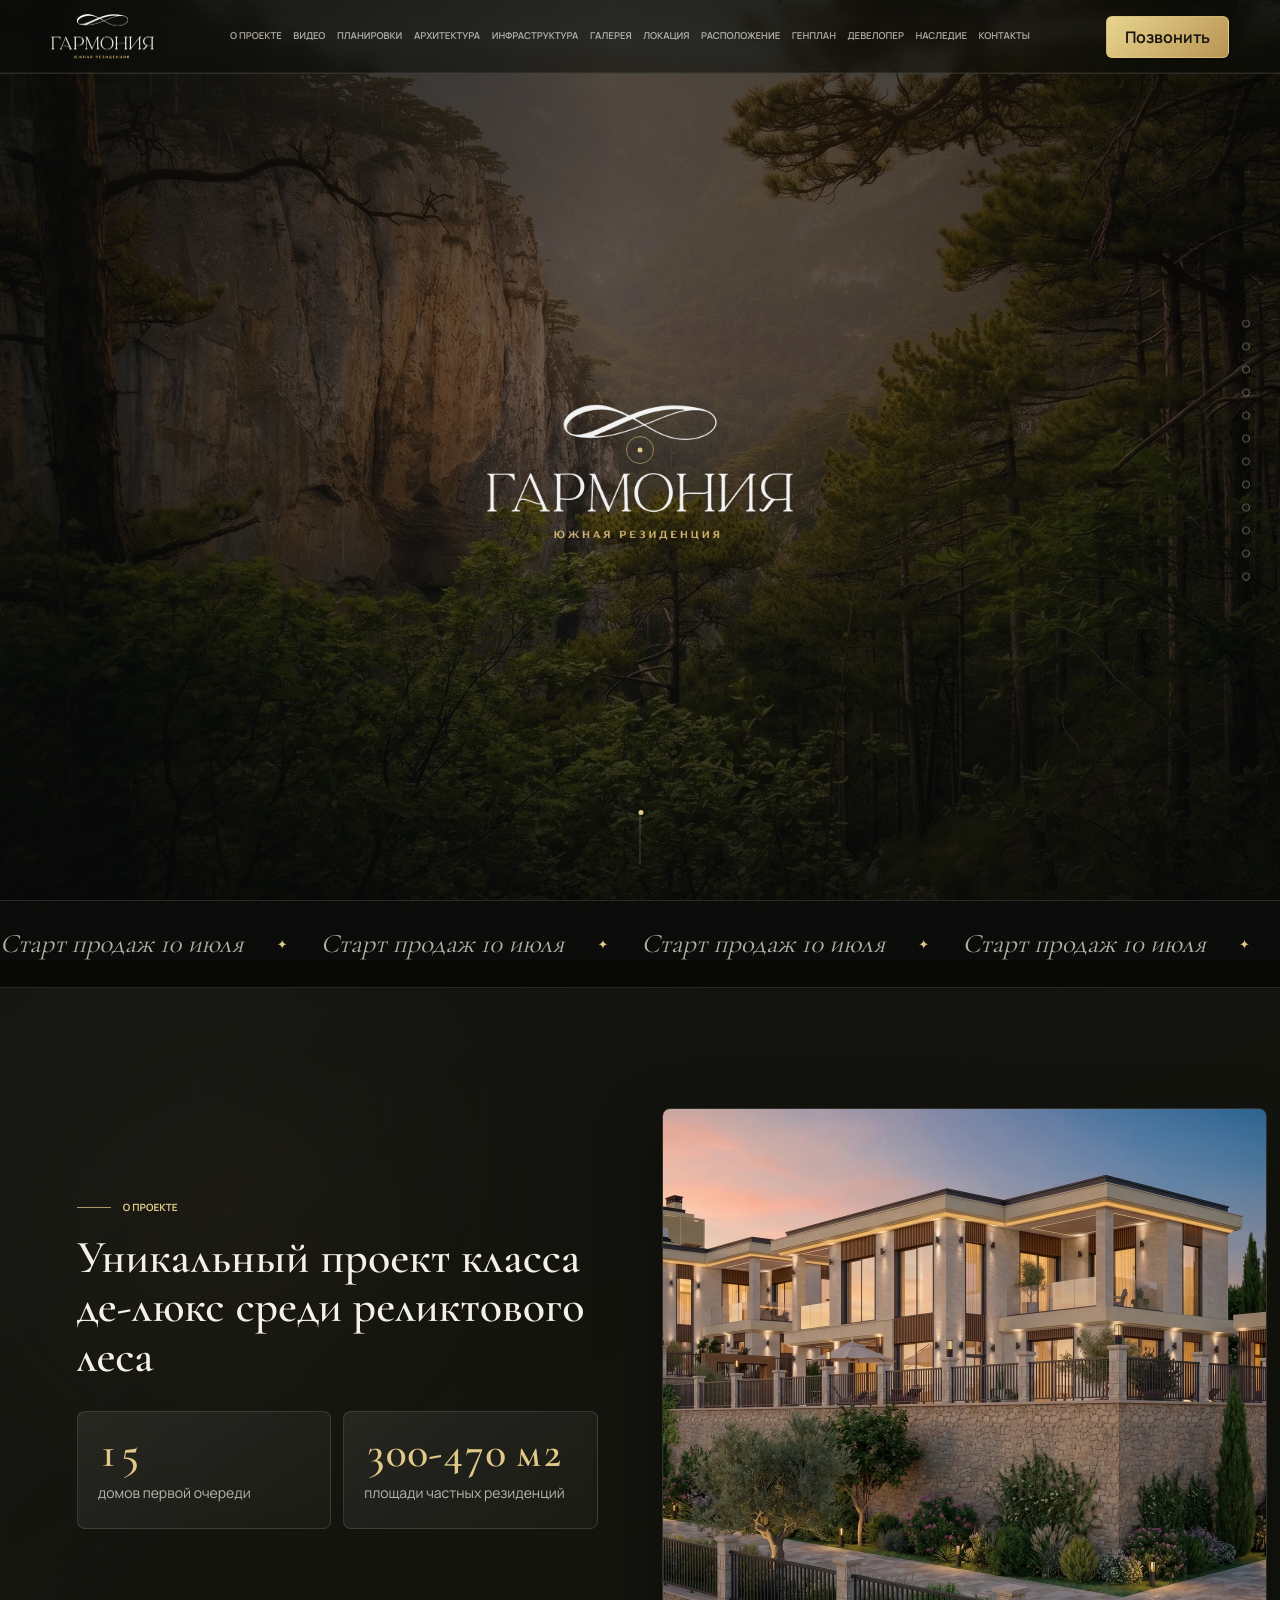
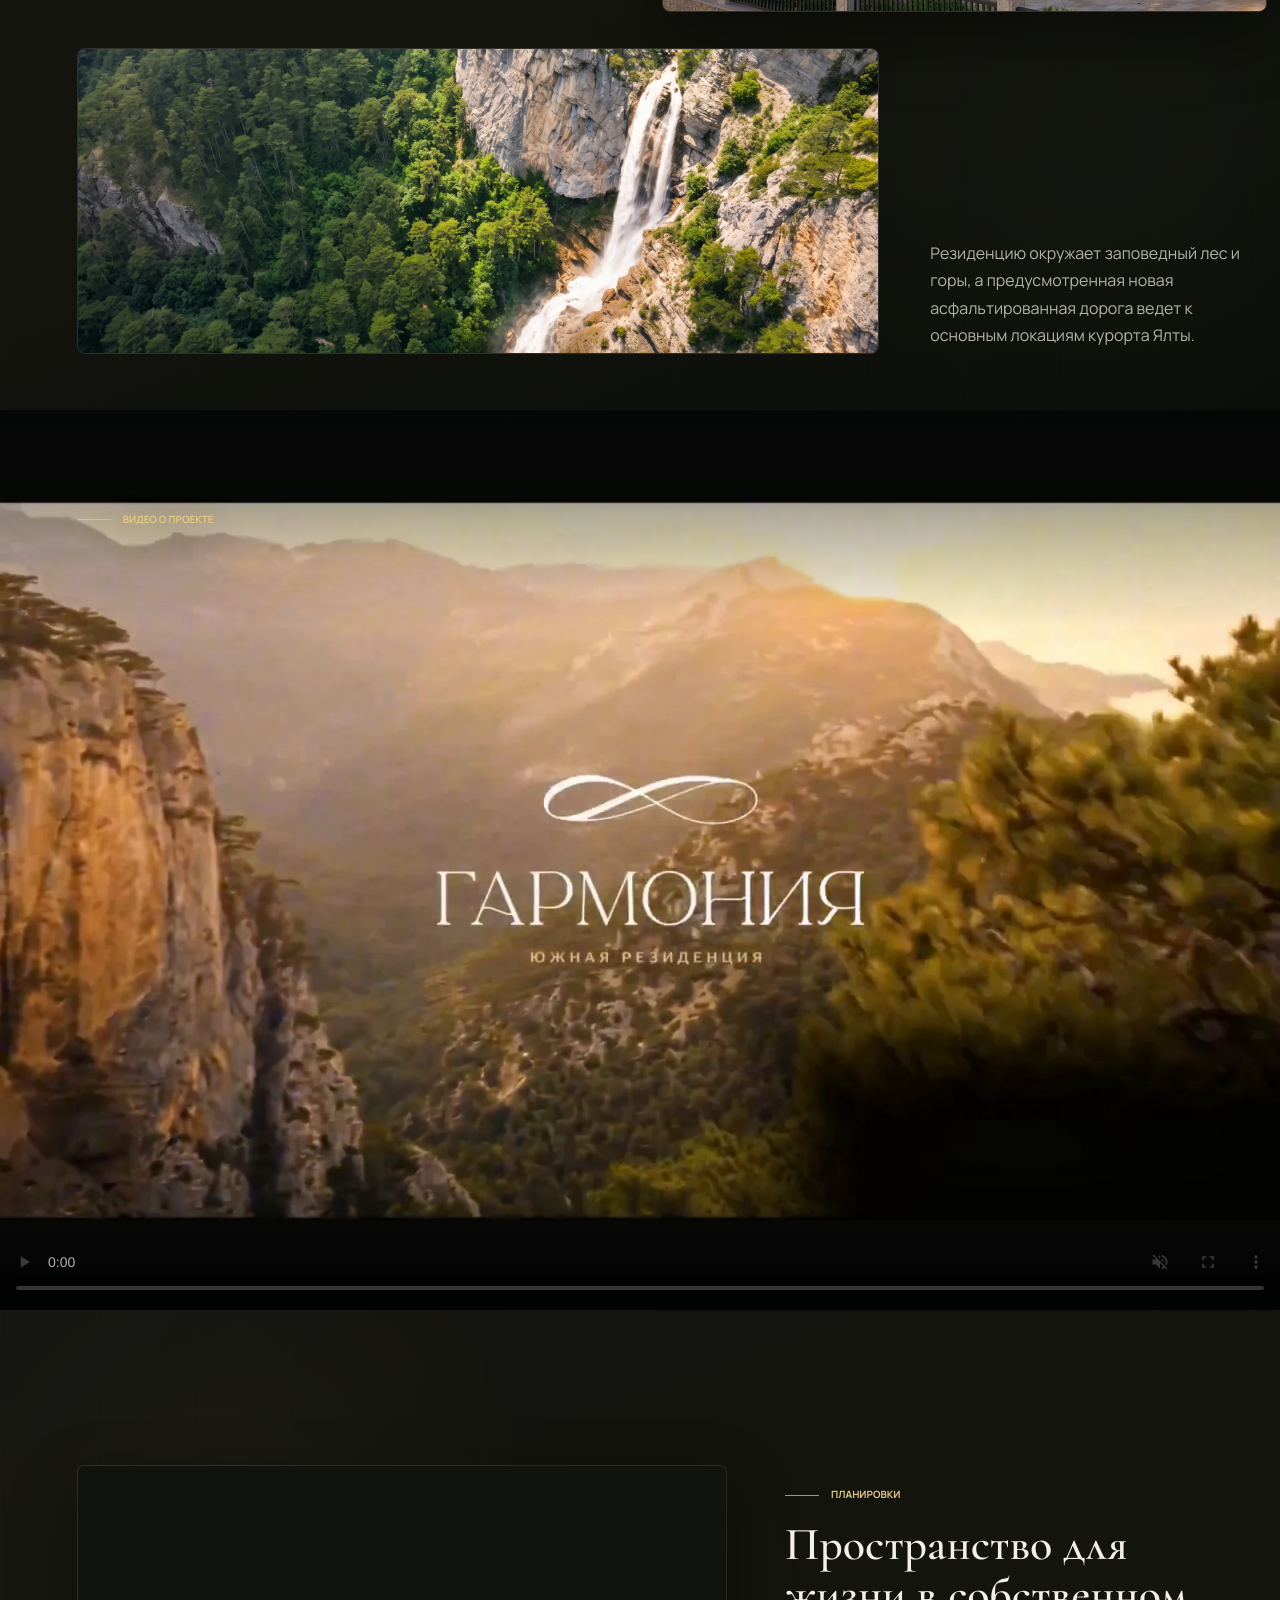
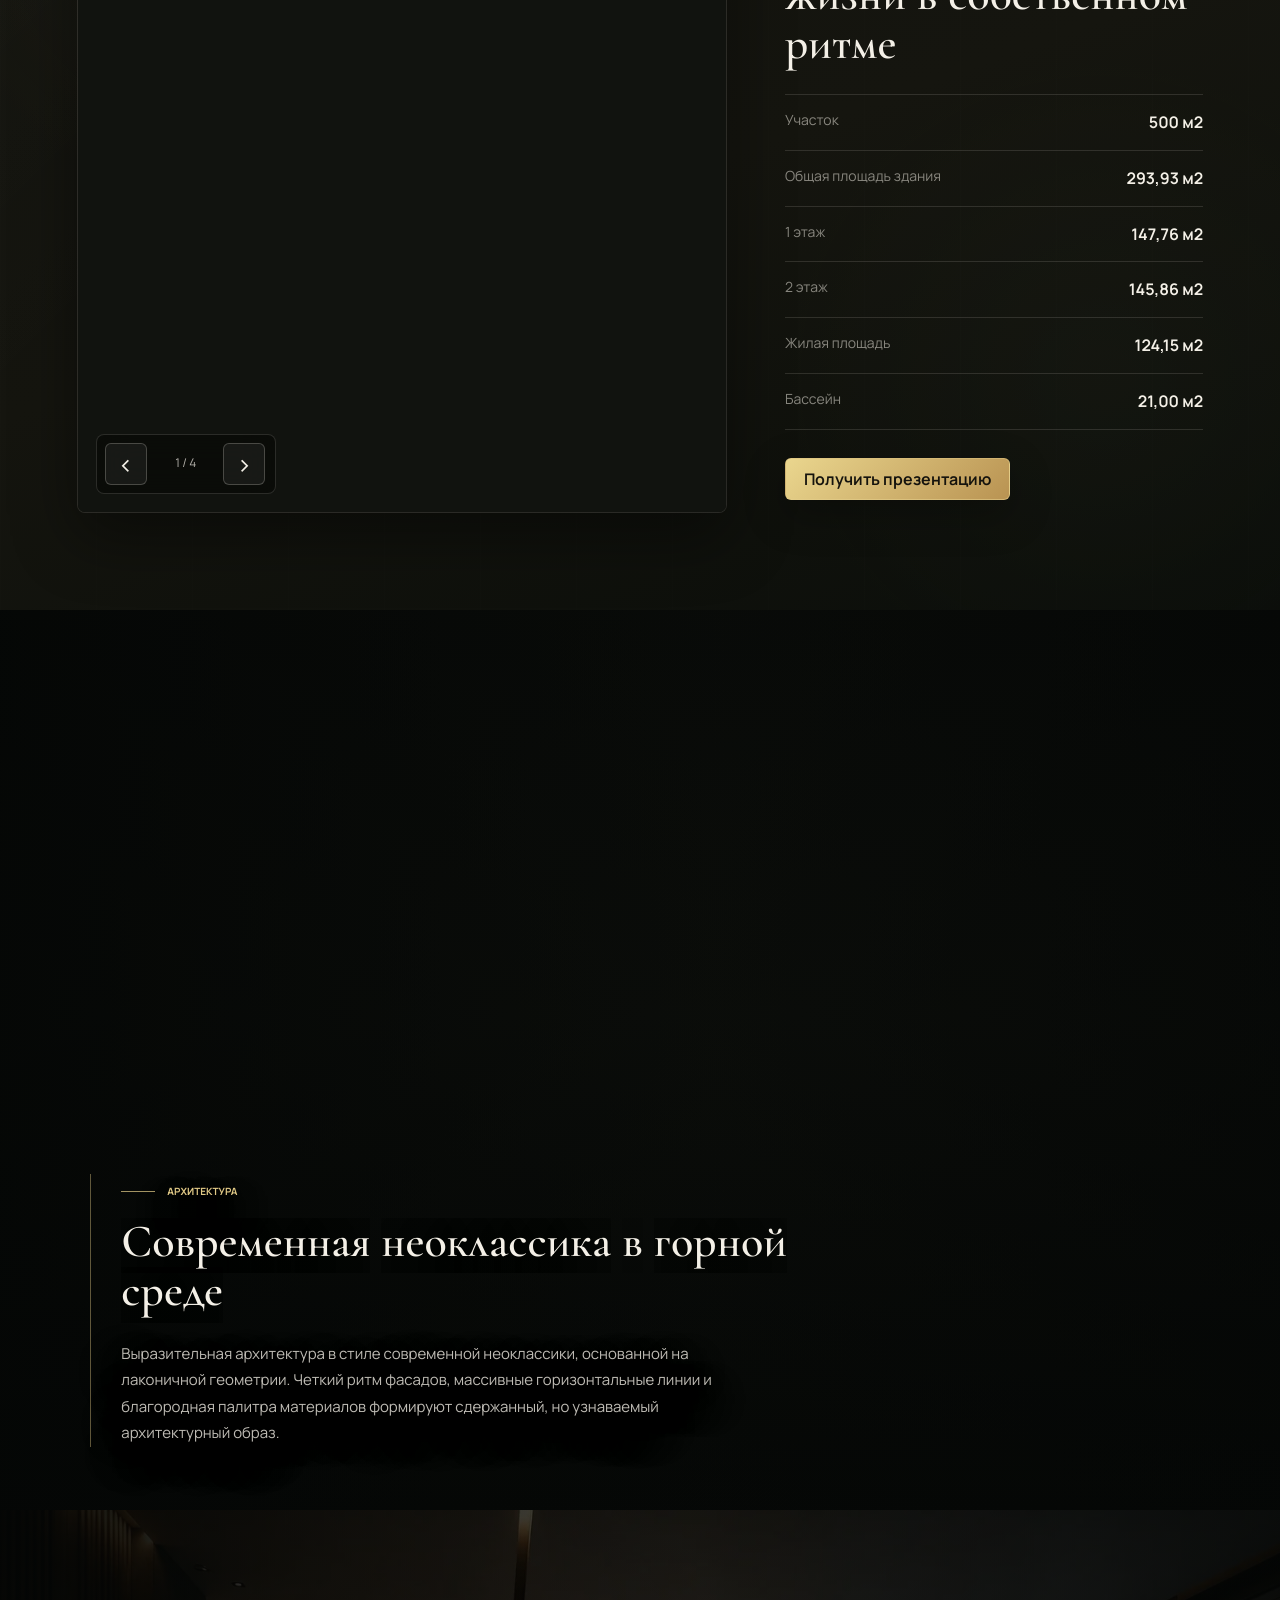
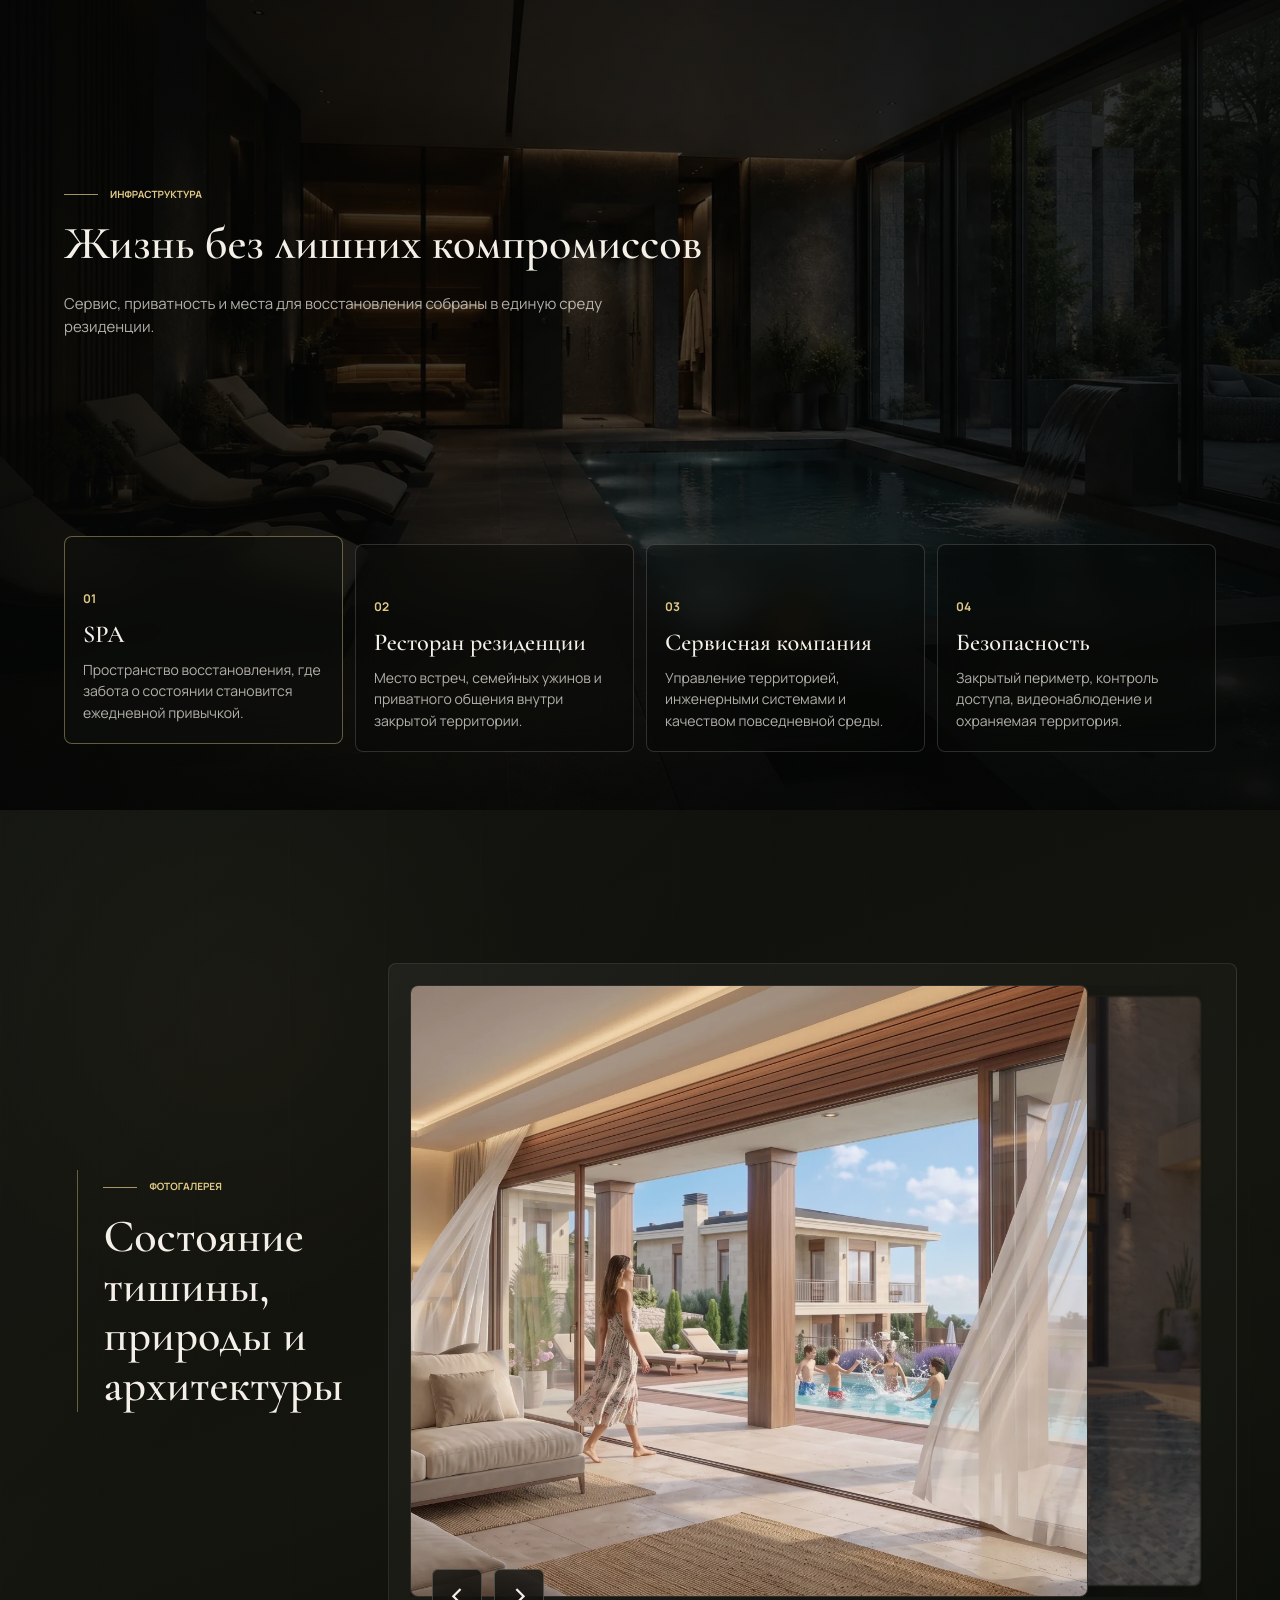
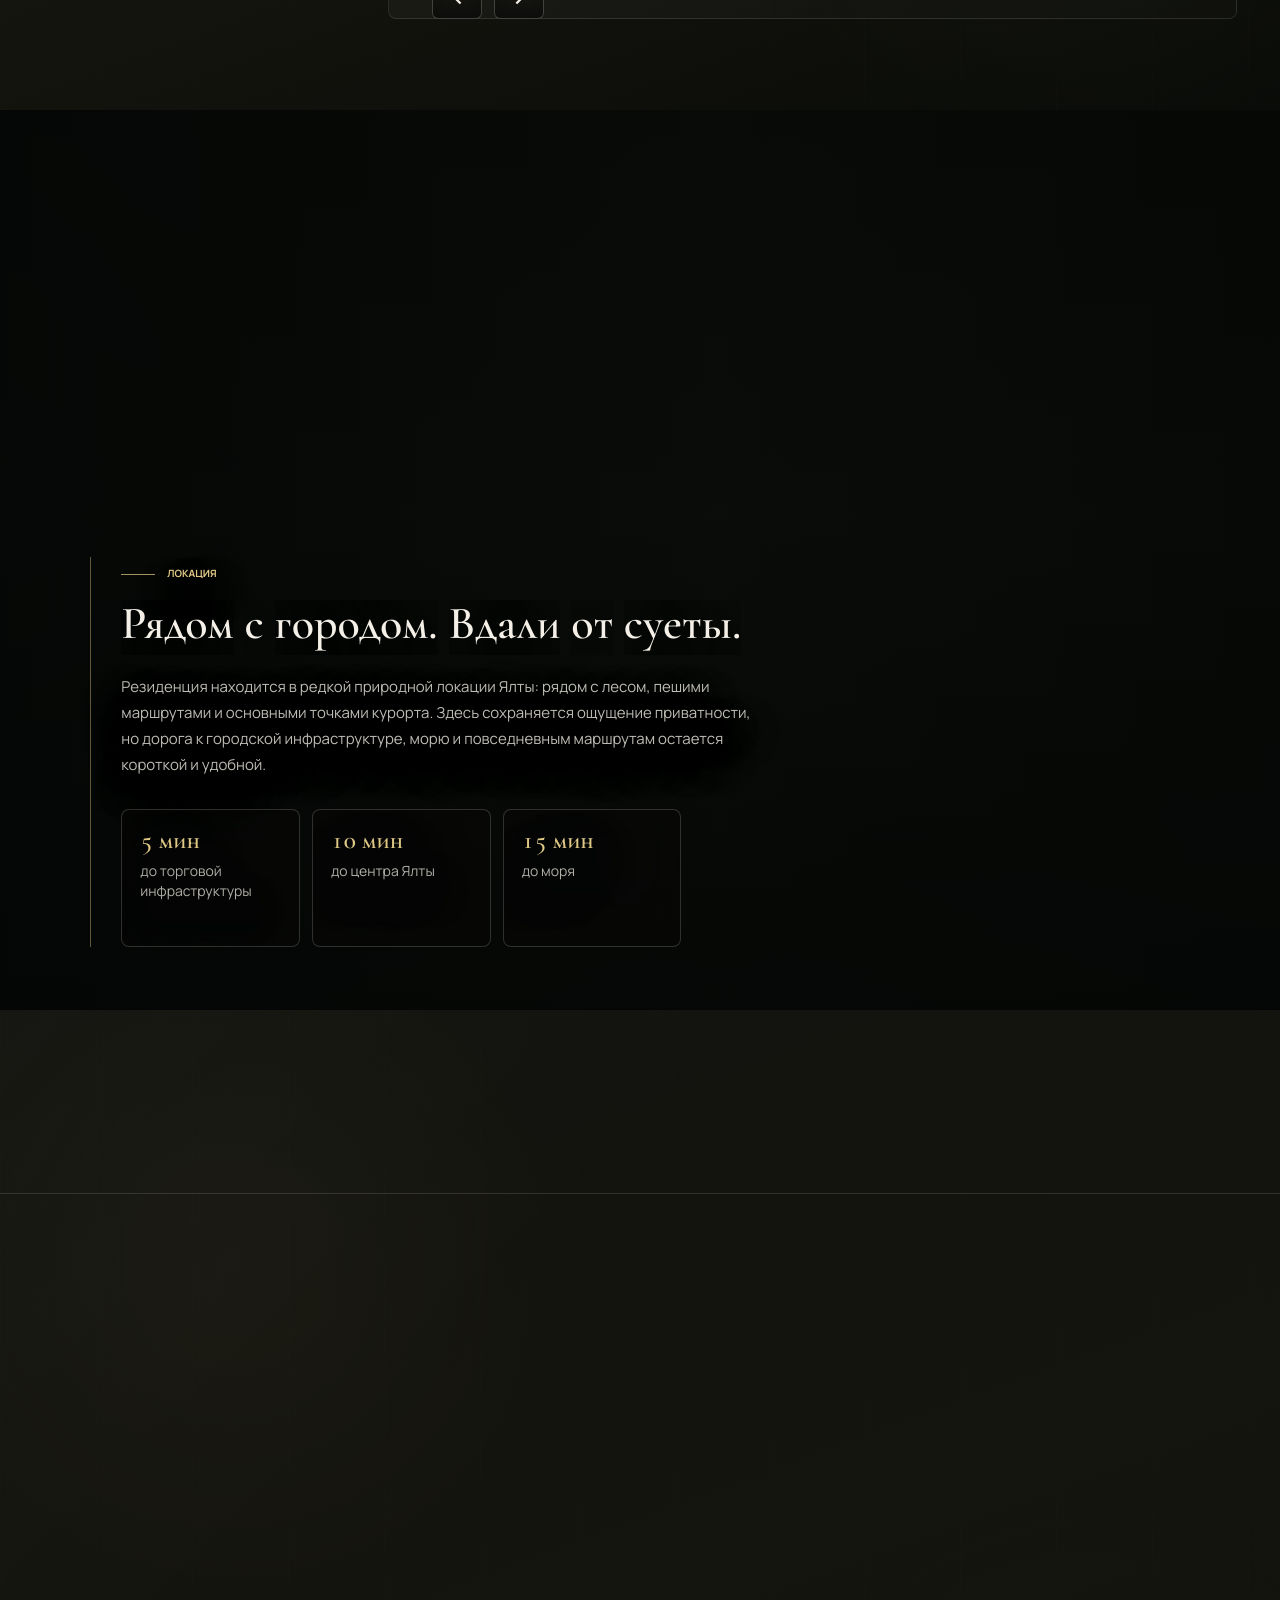
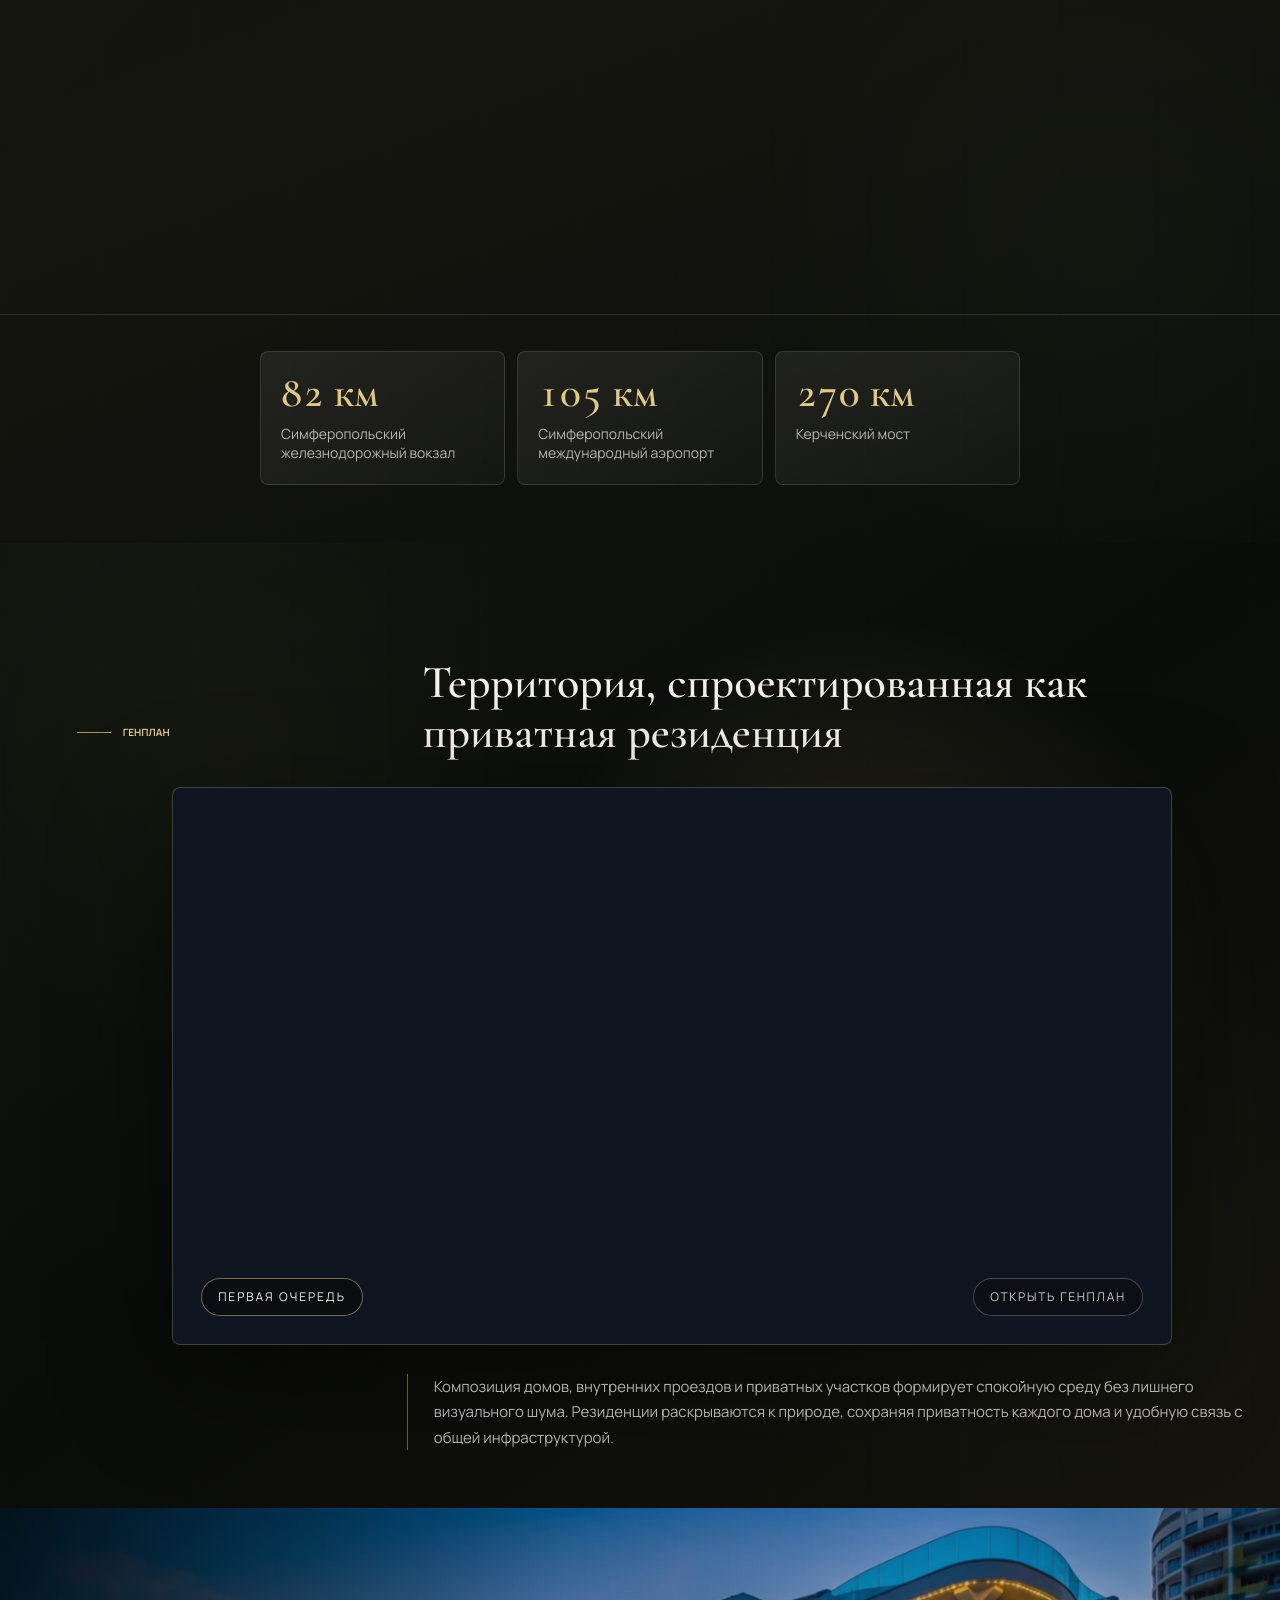
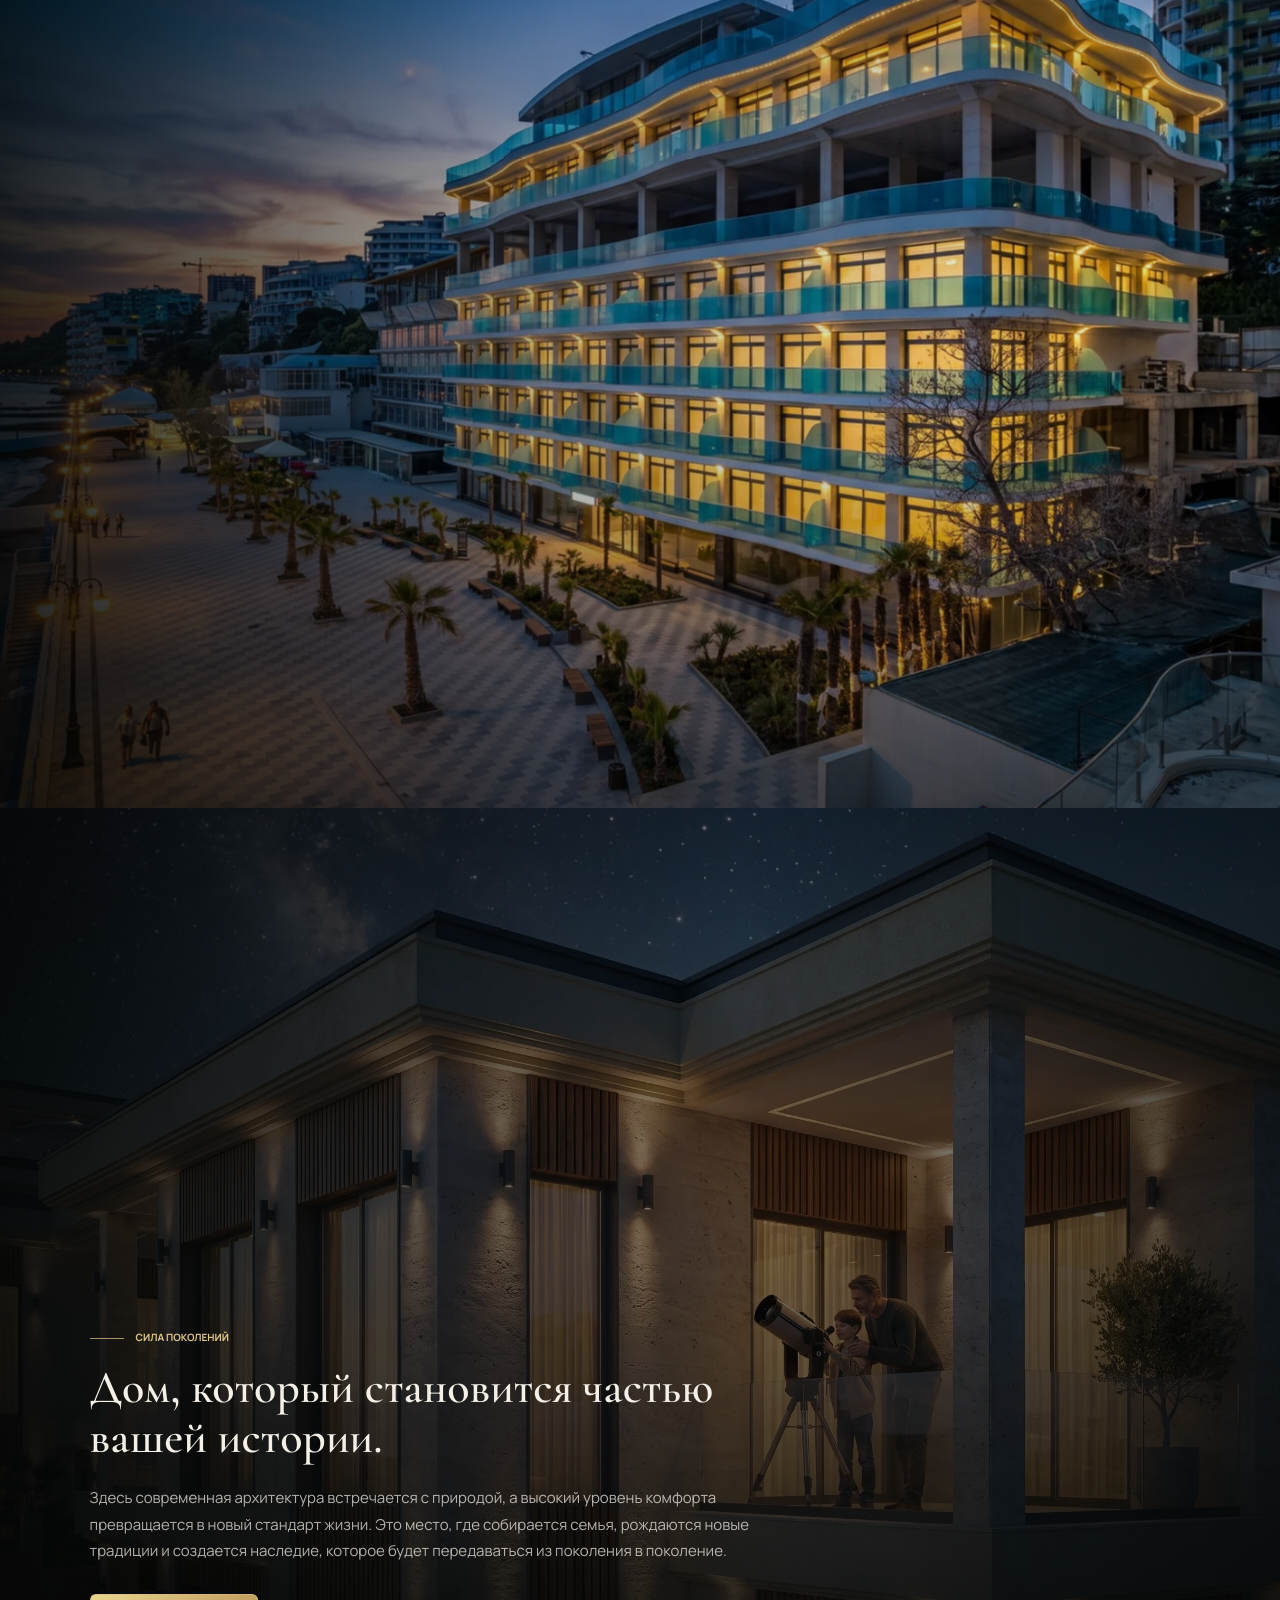
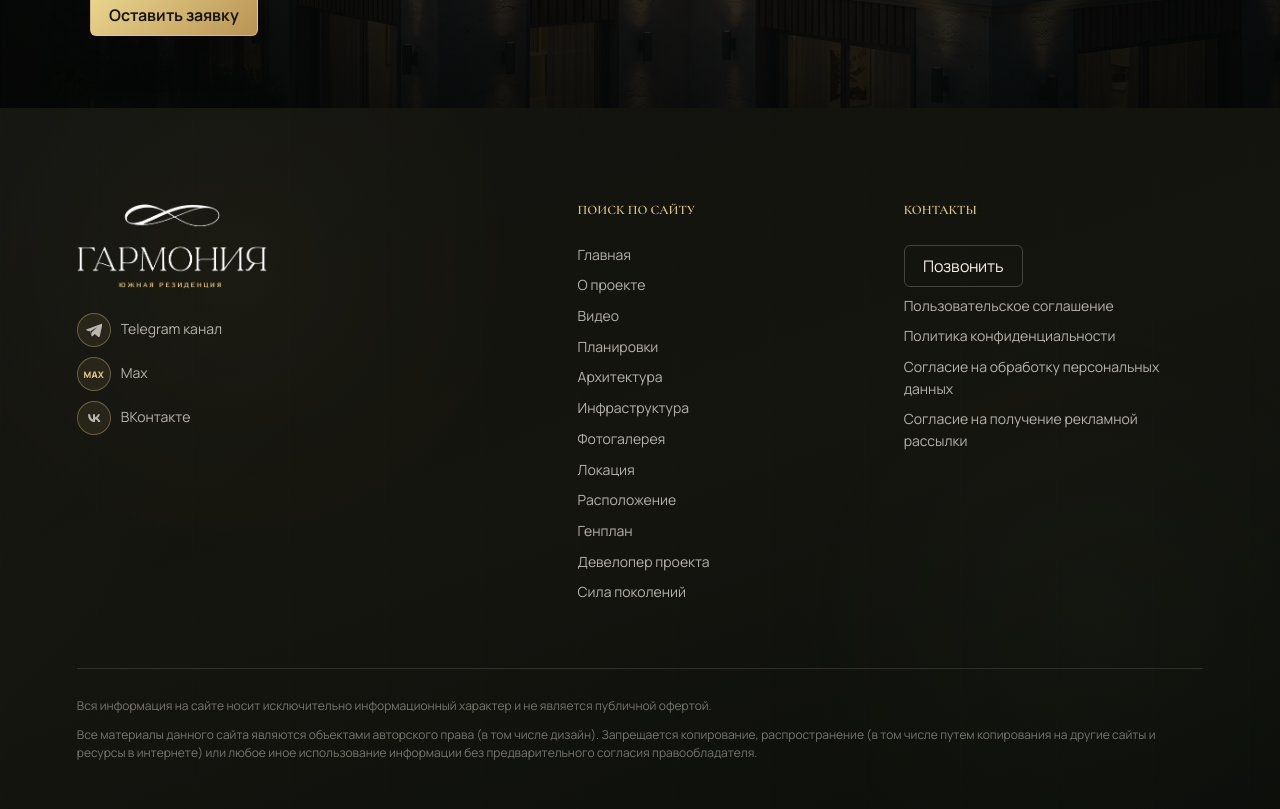
==== commit 848afeef: "Improve genplan responsive viewing" ====
--- a/index.html
+++ b/index.html
@@ -31,7 +31,7 @@
   <link rel="icon" type="image/png" href="assets/brand/favicon-192.png" sizes="192x192">
   <link rel="apple-touch-icon" href="assets/brand/favicon-180.png">
   <link rel="preload" as="image" href="assets/new/hero-forest.webp" fetchpriority="high">
-  <link rel="stylesheet" href="styles.css?v=20260904-devtext2">
+  <link rel="stylesheet" href="styles.css?v=20260904-genplan2">
   <script type="application/ld+json">
   {
     "@context": "https://schema.org",
@@ -289,9 +289,10 @@
         <p class="kicker">Генплан</p>
         <h2>Территория, спроектированная как приватная резиденция</h2>
       </div>
-      <figure class="genplan__frame reveal">
+      <figure class="genplan__frame reveal" tabindex="0" role="button" aria-label="Открыть генплан на весь экран" data-genplan-open>
         <img src="assets/new/genplan-master.webp" alt="Генеральный план территории резиденции Гармония" loading="lazy" decoding="async">
         <figcaption class="genplan__badge">Первая очередь</figcaption>
+        <span class="genplan__open">Открыть генплан</span>
       </figure>
       <div class="genplan__caption reveal">
         <p>Композиция домов, внутренних проездов и приватных участков формирует спокойную среду без лишнего визуального шума. Резиденции раскрываются к природе, сохраняя приватность каждого дома и удобную связь с общей инфраструктурой.</p>
@@ -424,6 +425,6 @@
     <button class="lightbox__next" type="button" aria-label="Следующее фото">›</button>
   </div>
 
-  <script src="script.js?v=20260904-devtext2" defer></script>
+  <script src="script.js?v=20260904-genplan2" defer></script>
 </body>
 </html>
--- a/styles.css
+++ b/styles.css
@@ -480,6 +480,16 @@
 .lightbox__prev { left: 18px; }
 .lightbox__next { right: 18px; }
 
+.lightbox.is-static .lightbox__prev,
+.lightbox.is-static .lightbox__next {
+  display: none;
+}
+
+.lightbox.is-static .lightbox__img {
+  max-width: min(1800px, calc(100vw - 40px));
+  max-height: calc(100svh - 48px);
+}
+
 .gallery__track figure {
   cursor: zoom-in;
 }
@@ -1365,22 +1375,28 @@
 
 .genplan__frame {
   position: relative;
-  width: min(1180px, 100%);
-  max-height: min(60vh, 660px);
+  width: min(1180px, 100%, calc(62svh * 2200 / 1228));
+  aspect-ratio: 2200 / 1228;
   margin: 0;
   border: 1px solid rgba(224, 201, 134, .24);
   border-radius: 8px;
   overflow: hidden;
   background: #101522;
   box-shadow: 0 34px 120px rgba(0, 0, 0, .42);
+  cursor: zoom-in;
+  outline: none;
+}
+
+.genplan__frame:focus-visible {
+  border-color: rgba(224, 201, 134, .72);
+  box-shadow: 0 0 0 3px rgba(224, 201, 134, .18), 0 34px 120px rgba(0, 0, 0, .42);
 }
 
 .genplan__frame img {
   display: block;
   width: 100%;
   height: 100%;
-  min-height: 360px;
-  object-fit: cover;
+  object-fit: contain;
   transition: transform 1.6s var(--ease), filter 1.6s var(--ease);
 }
 
@@ -1408,6 +1424,34 @@
   backdrop-filter: blur(12px);
 }
 
+.genplan__open {
+  position: absolute;
+  right: clamp(18px, 2.2vw, 28px);
+  bottom: clamp(18px, 2.2vw, 28px);
+  z-index: 2;
+  display: inline-flex;
+  align-items: center;
+  min-height: 38px;
+  padding: 0 16px;
+  border: 1px solid rgba(248, 241, 225, .26);
+  border-radius: 999px;
+  background: rgba(8, 10, 8, .44);
+  color: rgba(248, 241, 225, .84);
+  font-size: 12px;
+  letter-spacing: .14em;
+  text-transform: uppercase;
+  backdrop-filter: blur(12px);
+  transition: color .3s ease, border-color .3s ease, background .3s ease, transform .3s var(--ease);
+}
+
+.genplan__frame:hover .genplan__open,
+.genplan__frame:focus-visible .genplan__open {
+  color: var(--gold-bright);
+  border-color: rgba(224, 201, 134, .58);
+  background: rgba(8, 10, 8, .64);
+  transform: translateY(-2px);
+}
+
 .genplan__caption {
   width: min(860px, var(--container));
   justify-self: end;
@@ -2188,11 +2232,29 @@
   }
 
   .genplan__frame {
-    max-height: none;
+    width: 100%;
   }
 
   .genplan__frame img {
-    min-height: 300px;
+    min-height: 0;
+  }
+
+  .genplan__badge,
+  .genplan__open {
+    min-height: 34px;
+    padding: 0 11px;
+    font-size: 10px;
+    letter-spacing: .1em;
+  }
+
+  .genplan__badge {
+    left: 12px;
+    bottom: 12px;
+  }
+
+  .genplan__open {
+    right: 12px;
+    bottom: 12px;
   }
 
   .developer__shade {
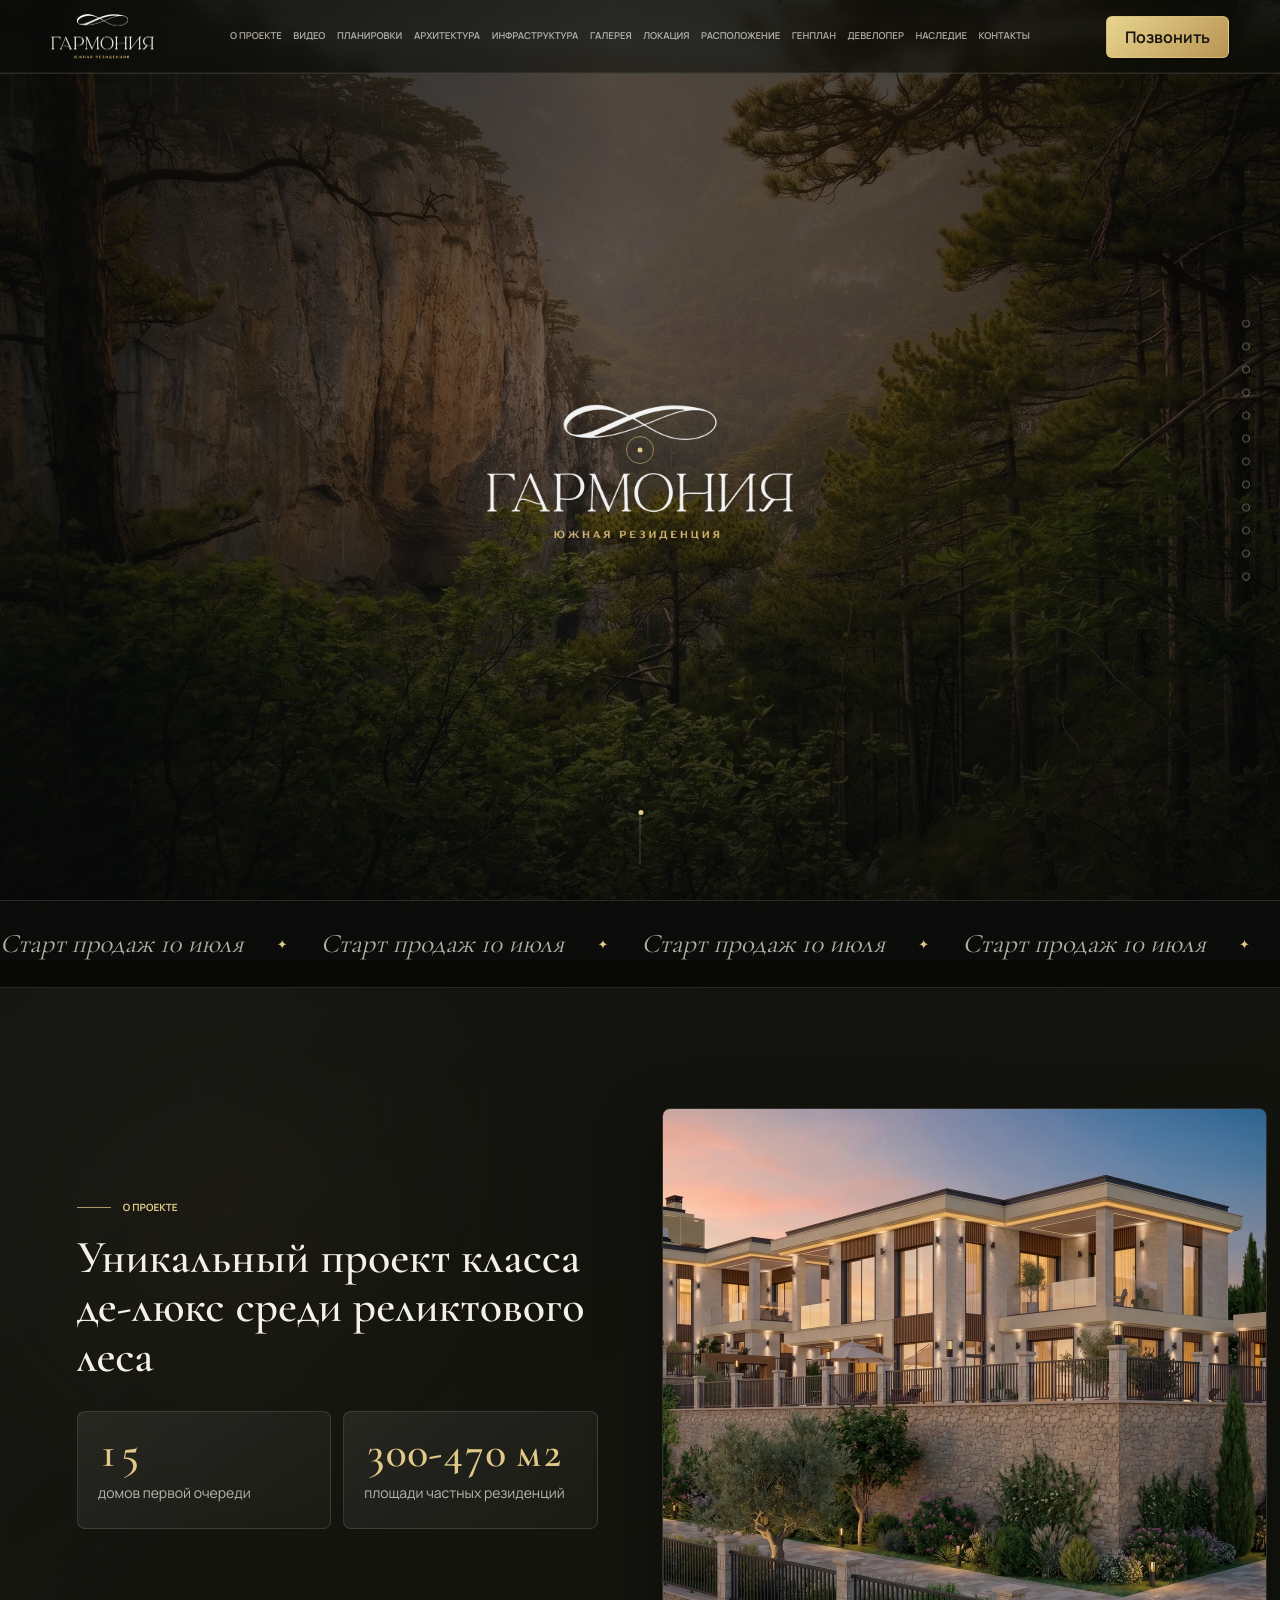
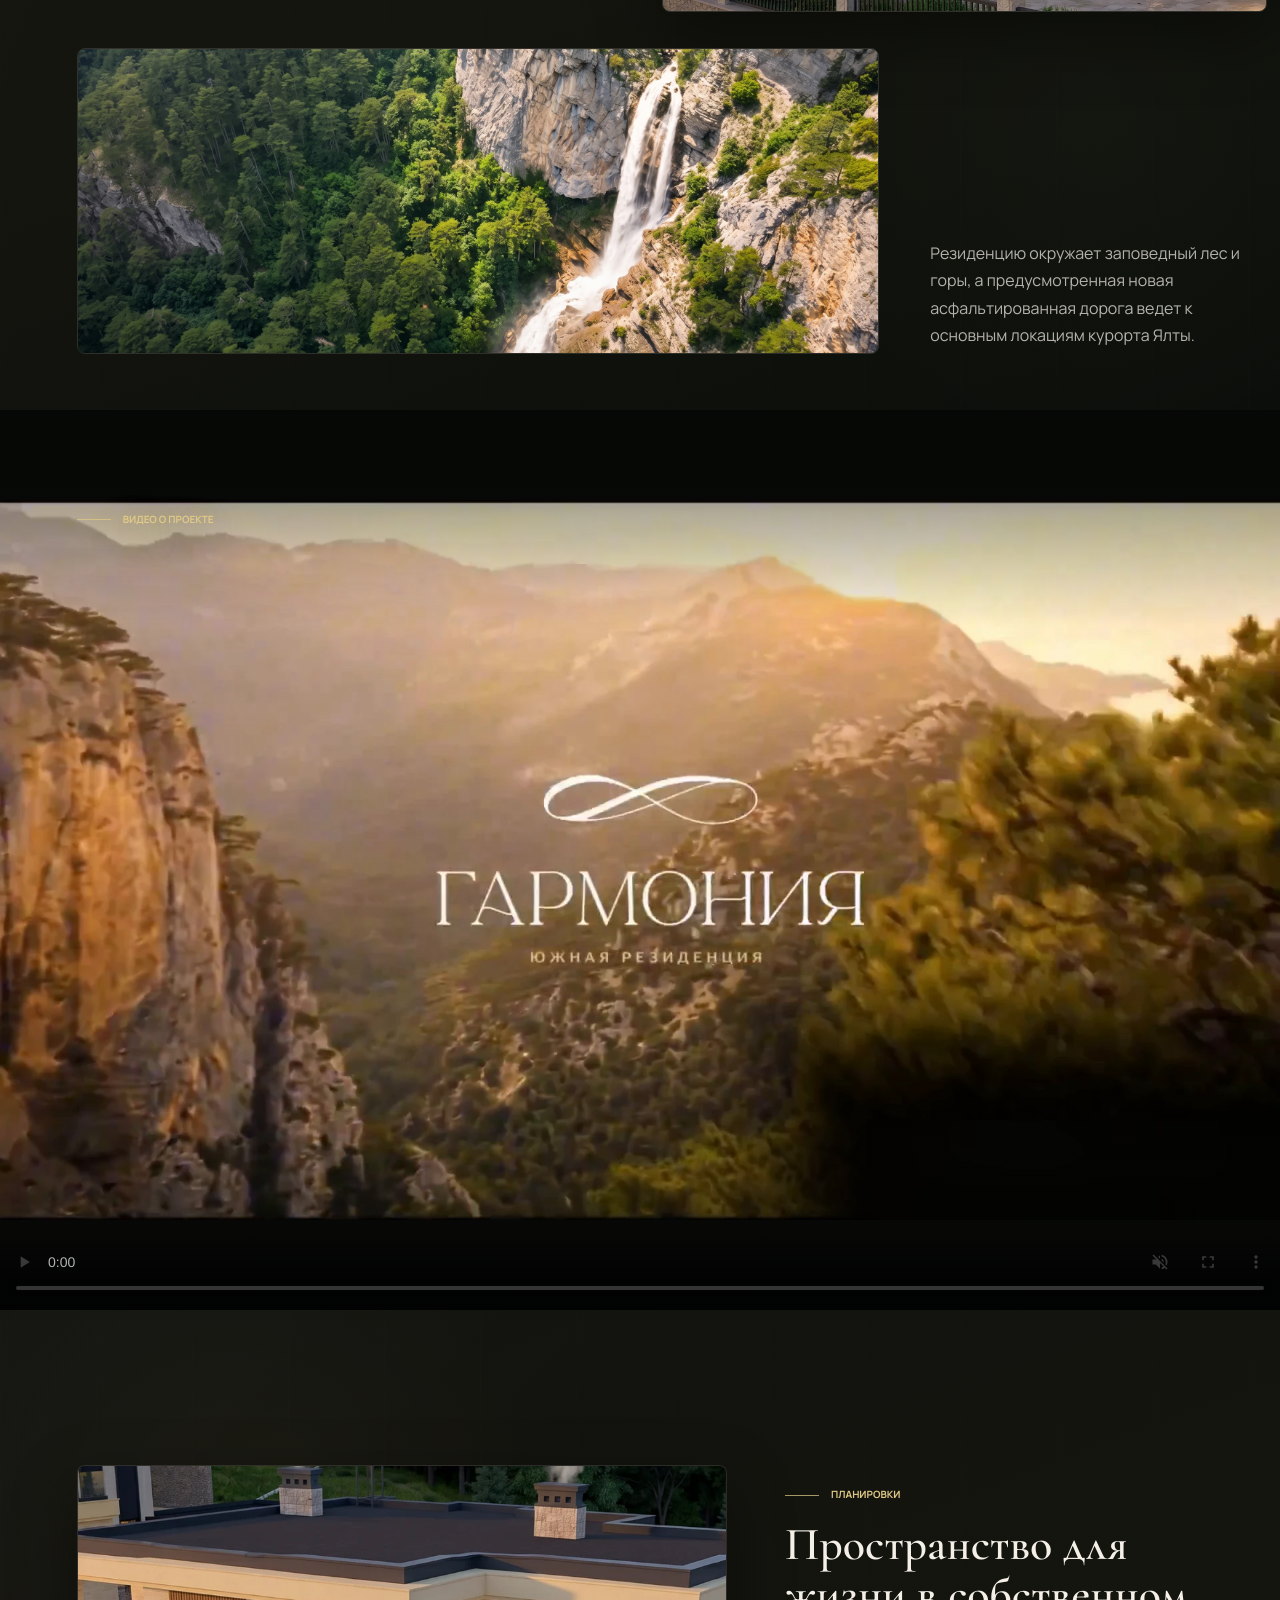
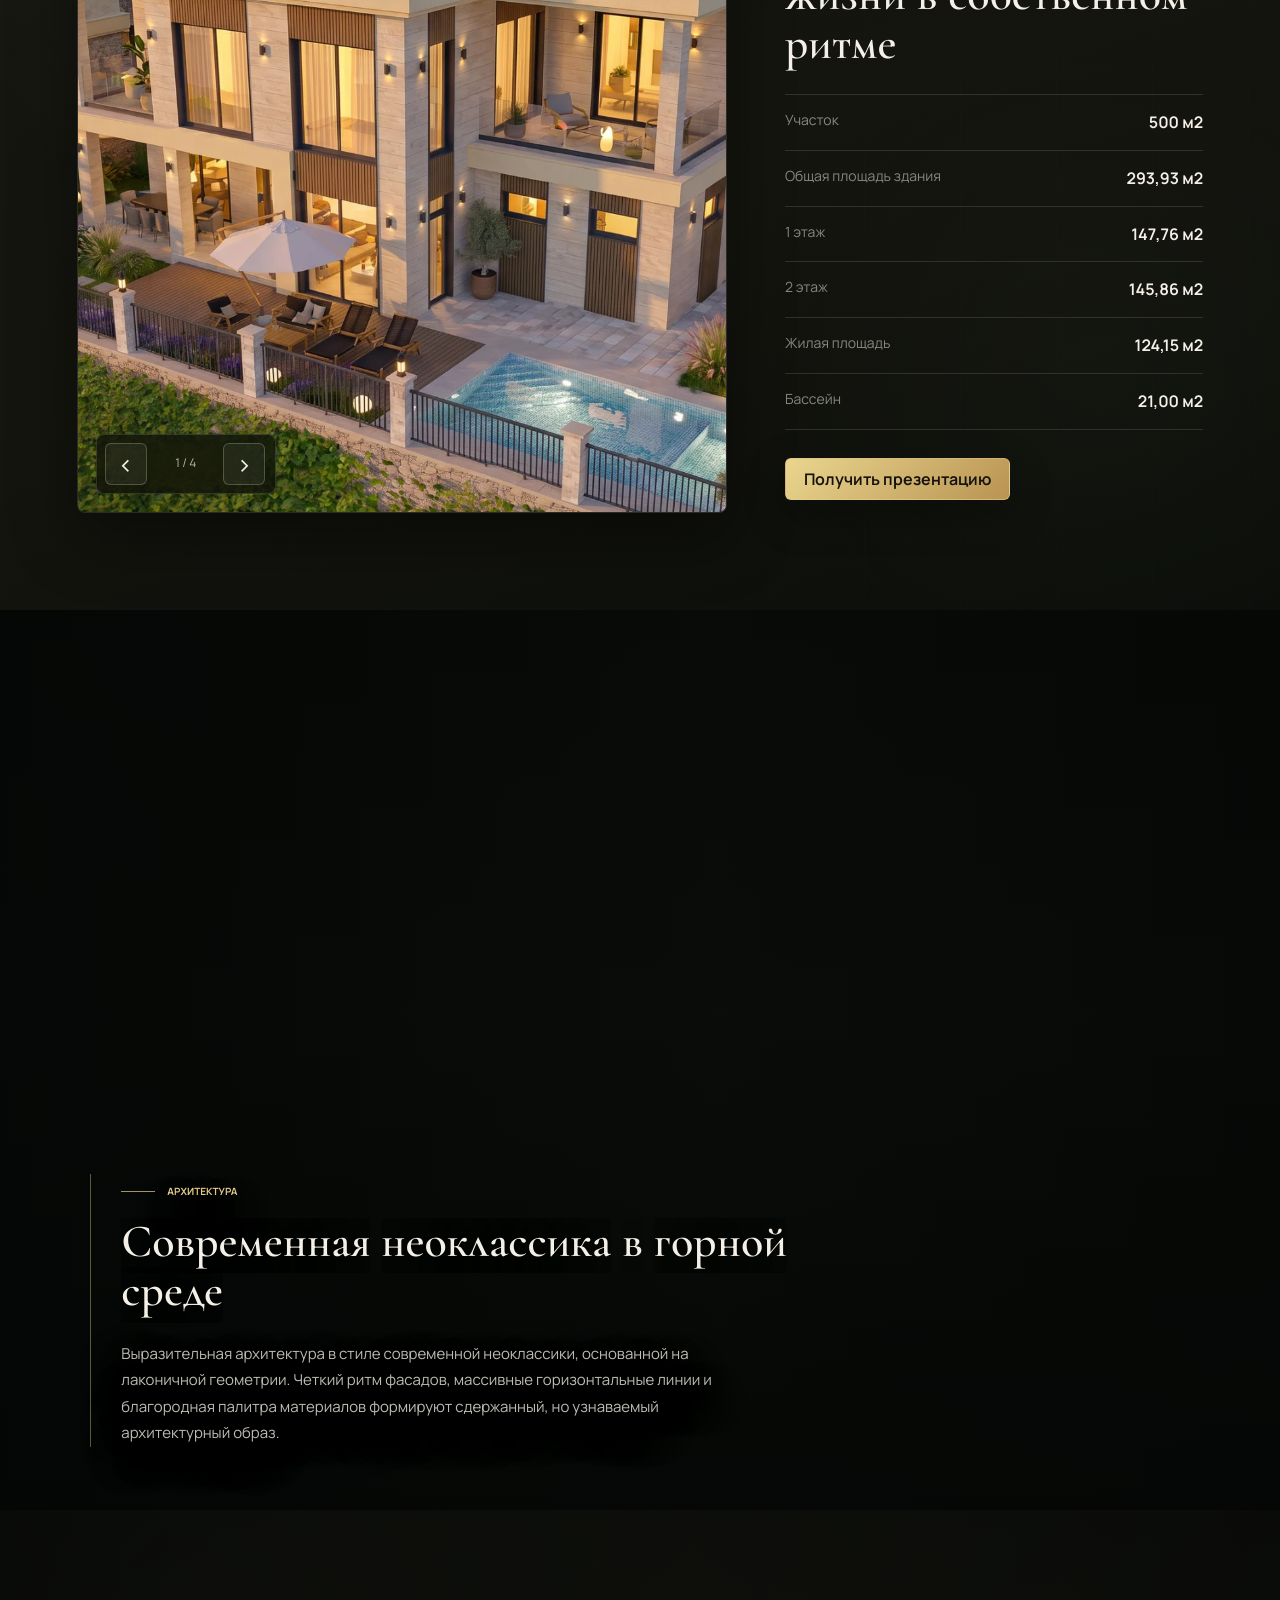
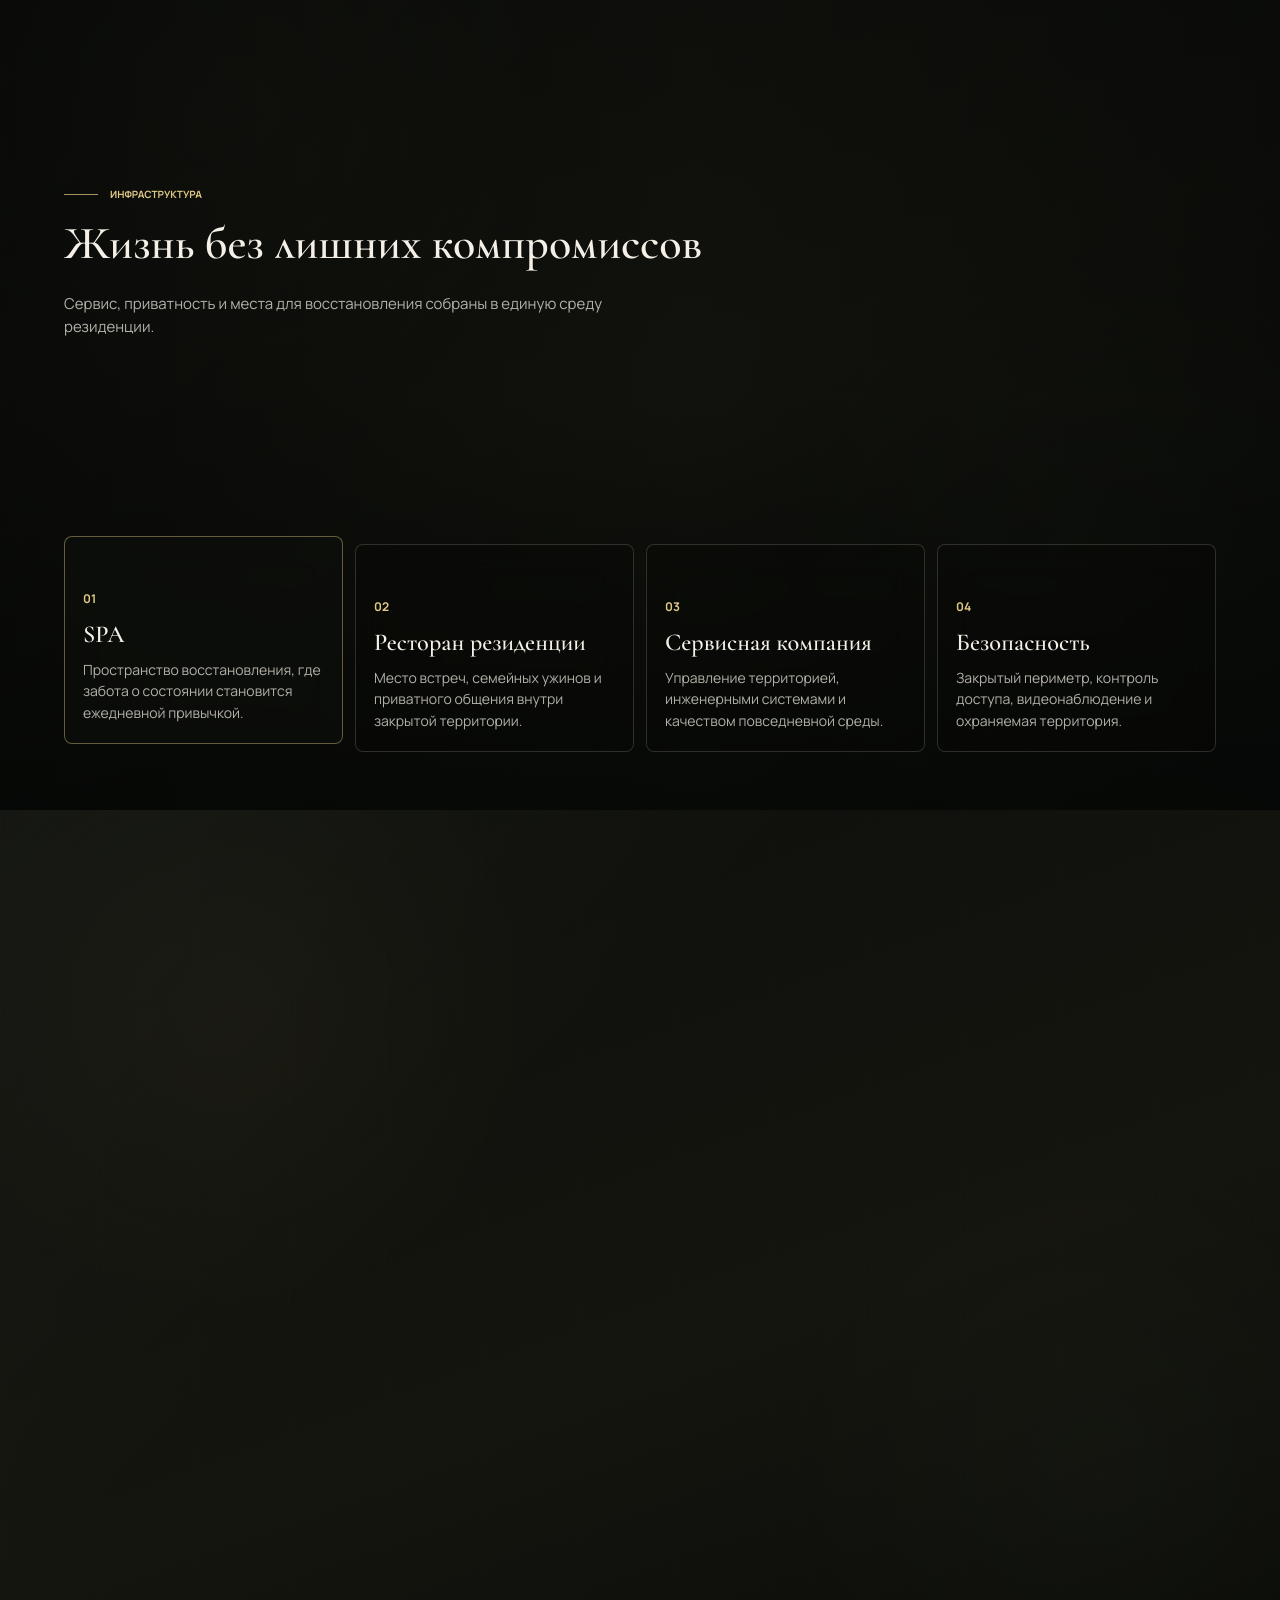
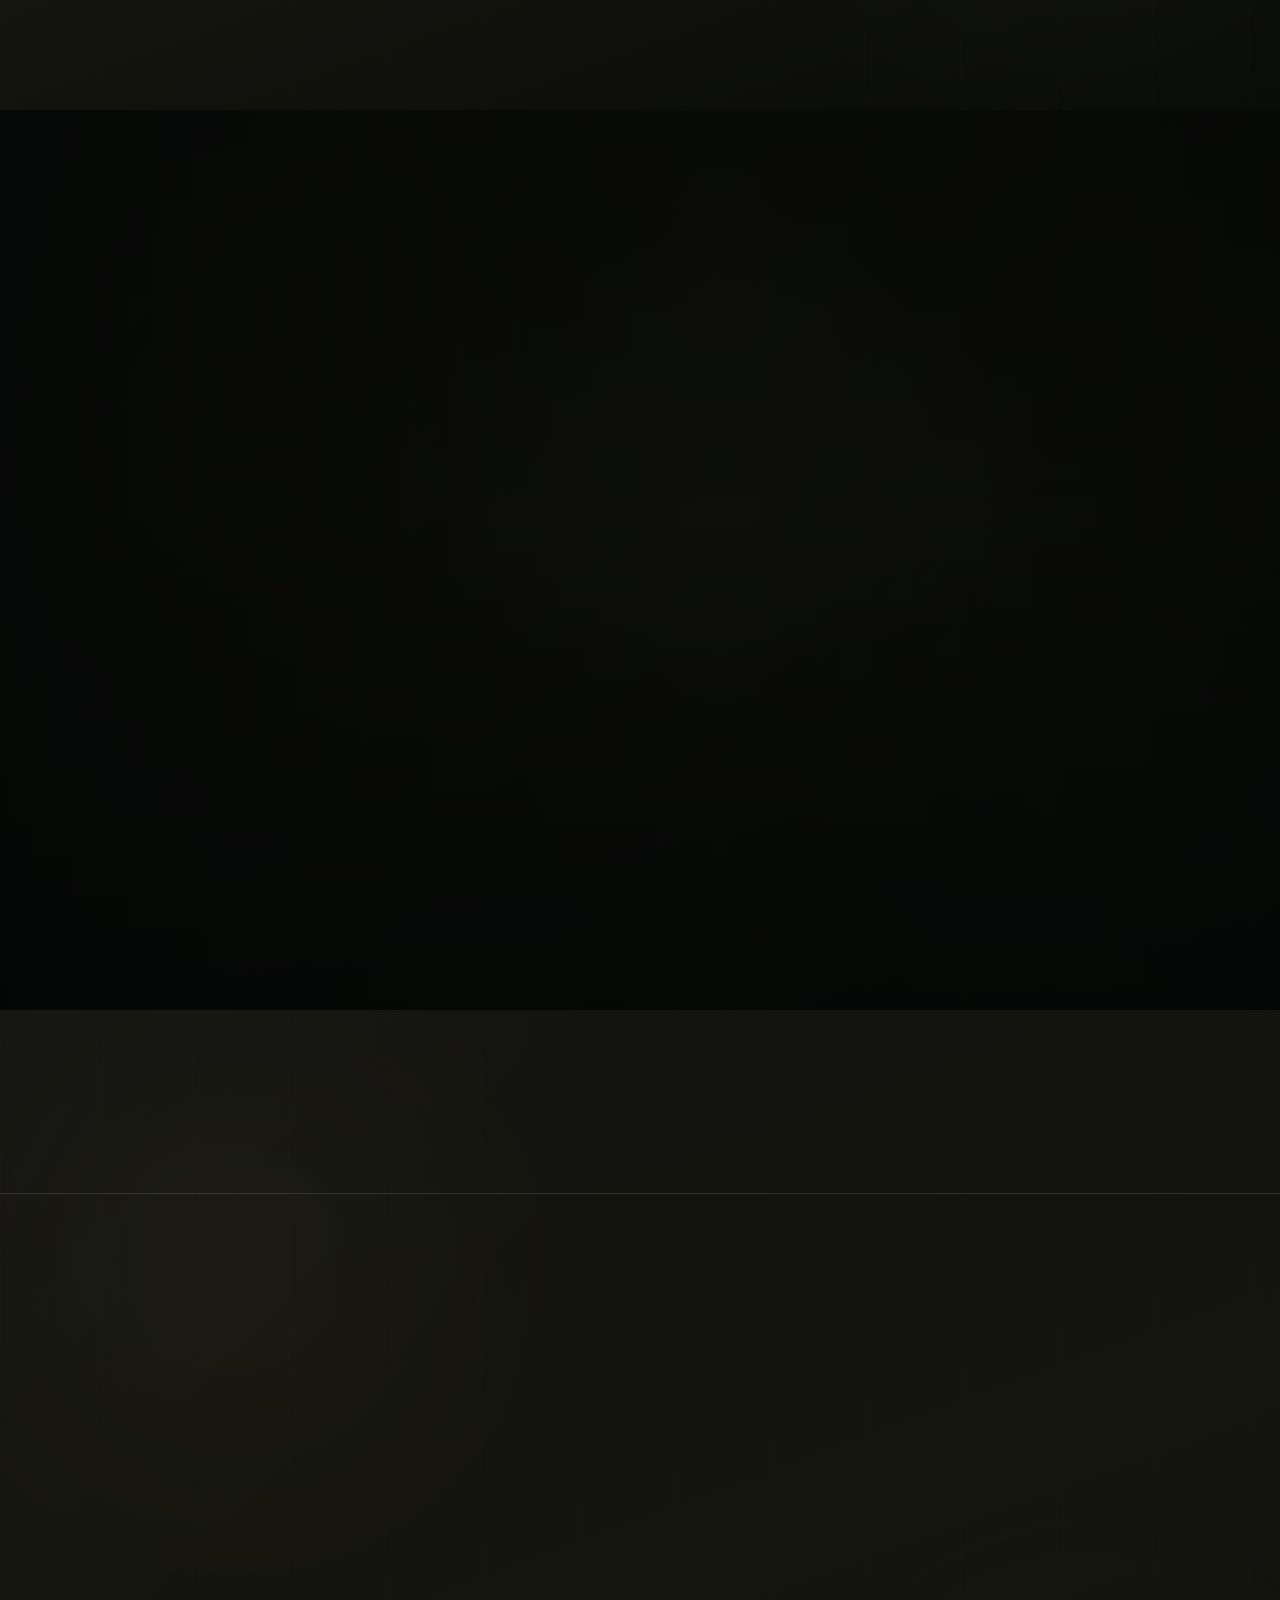
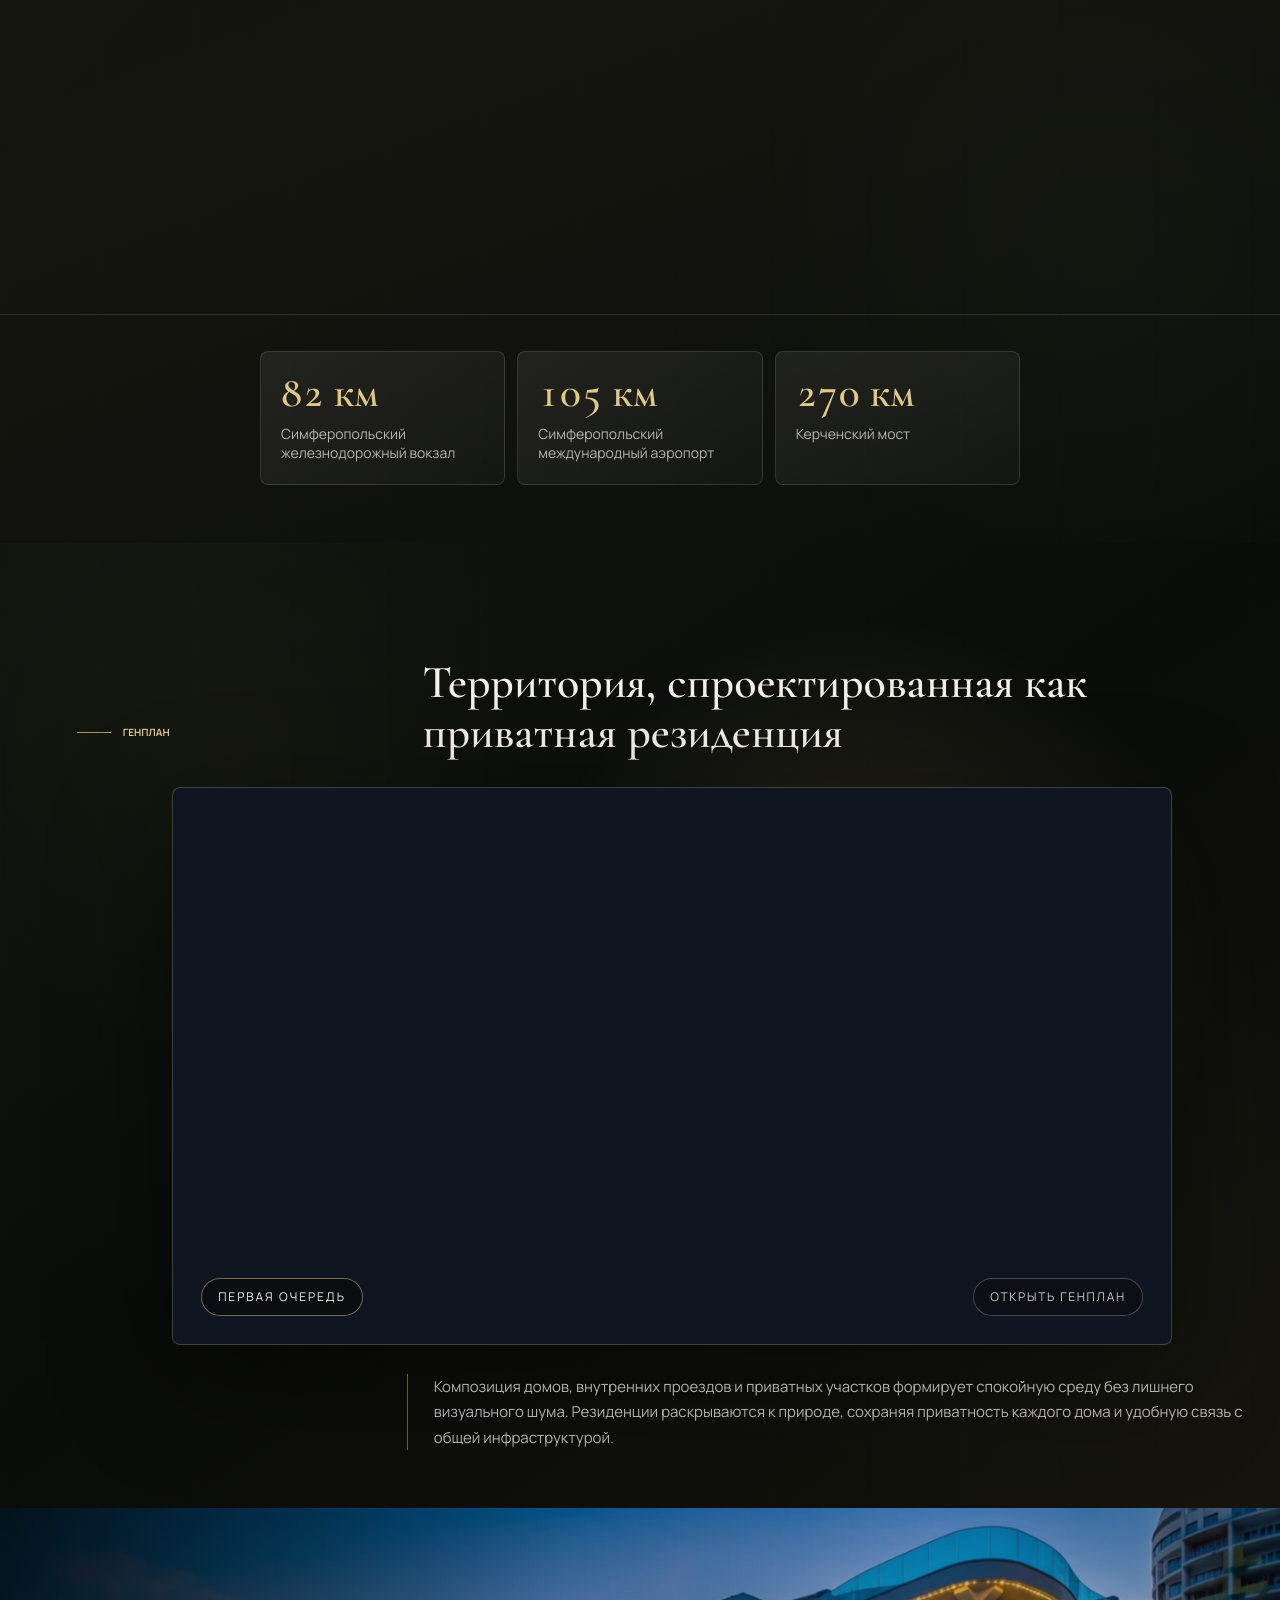
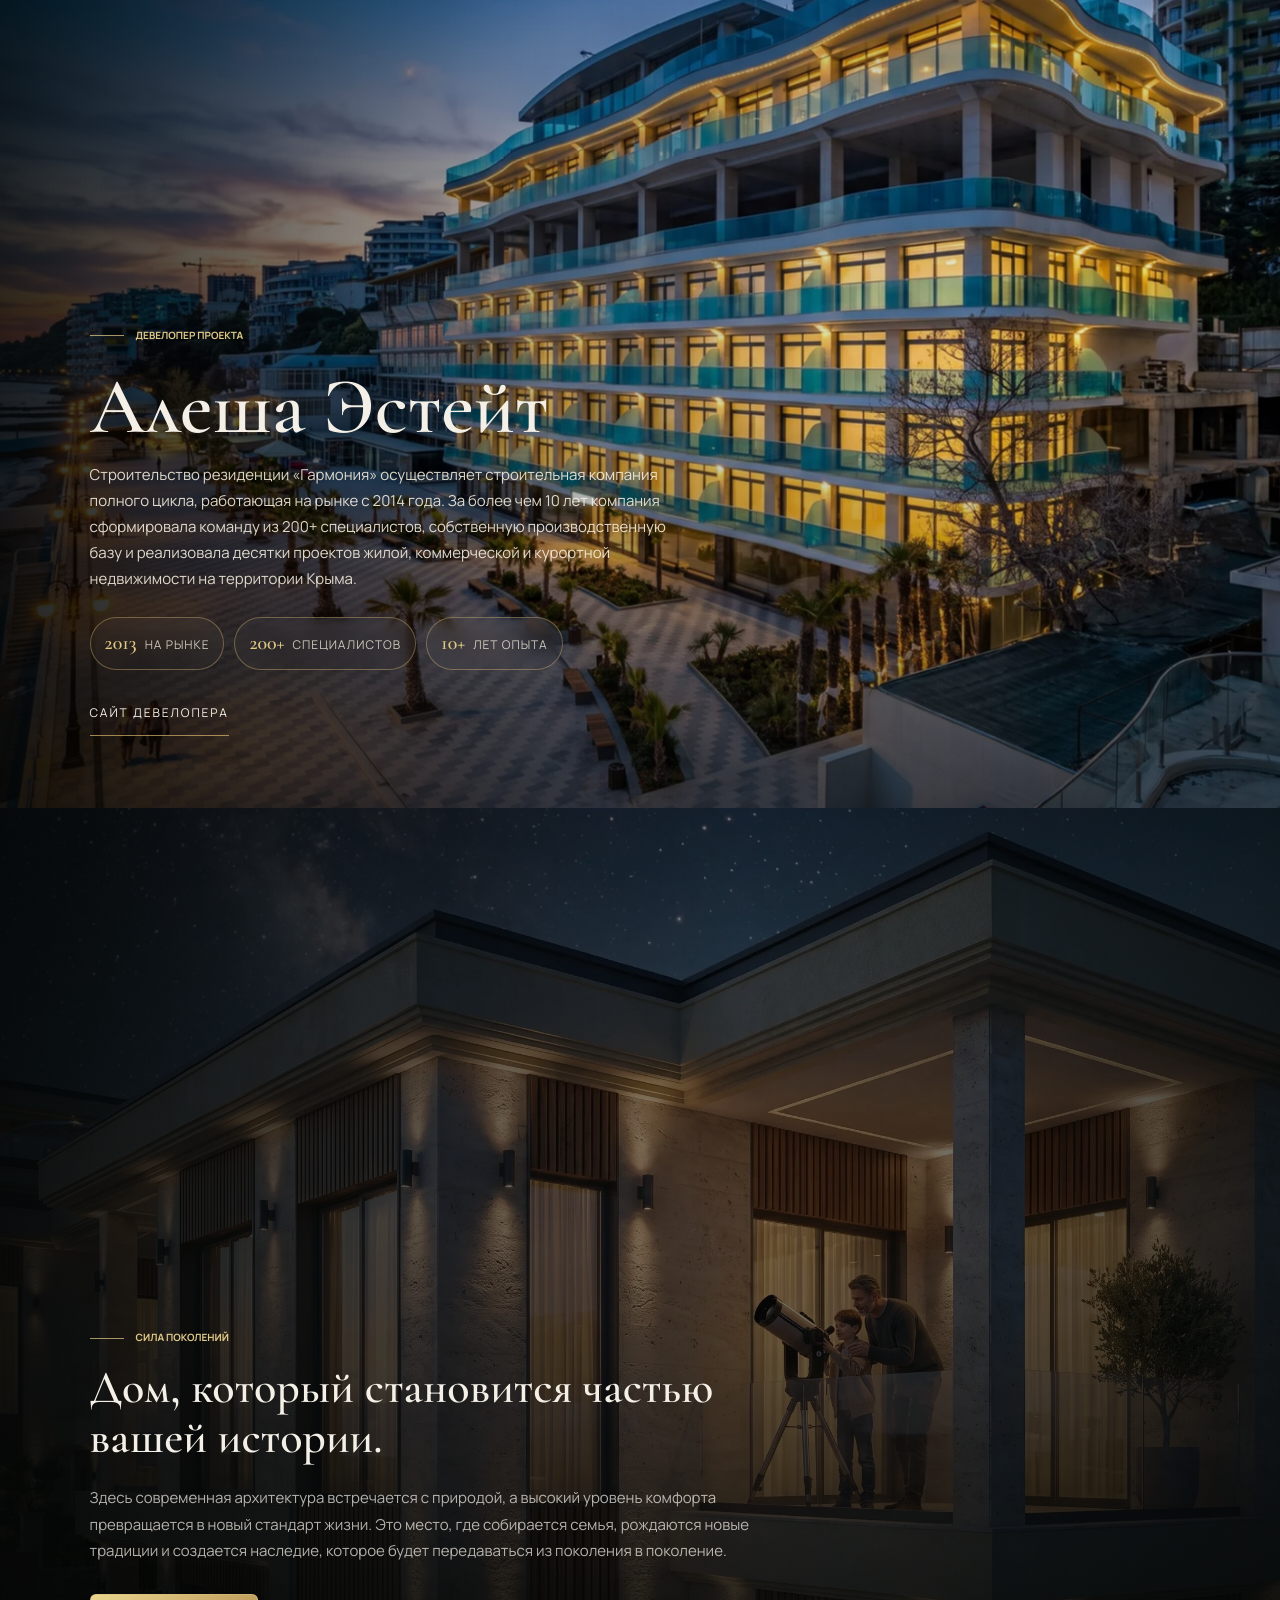
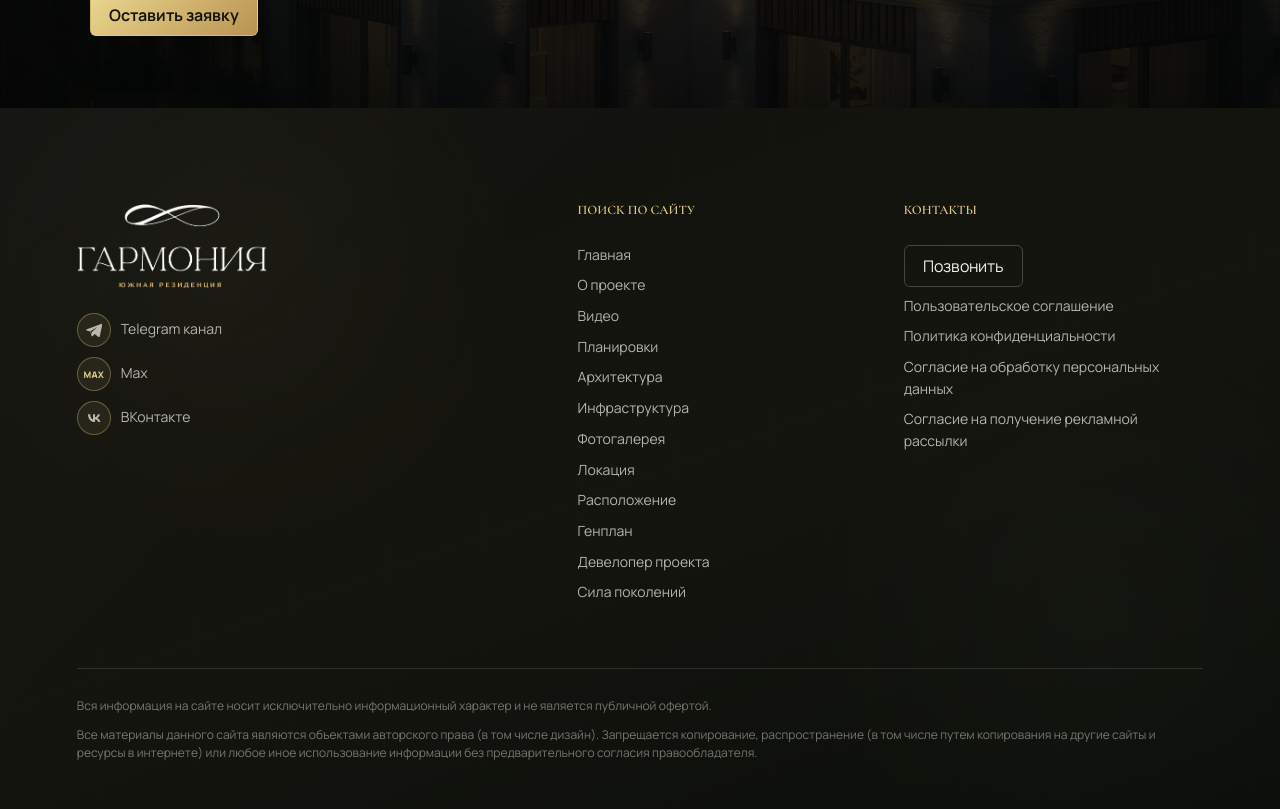
==== commit 94face5b: "Lighten infrastructure image overlays" ====
--- a/index.html
+++ b/index.html
@@ -31,7 +31,7 @@
   <link rel="icon" type="image/png" href="assets/brand/favicon-192.png" sizes="192x192">
   <link rel="apple-touch-icon" href="assets/brand/favicon-180.png">
   <link rel="preload" as="image" href="assets/new/hero-forest.webp" fetchpriority="high">
-  <link rel="stylesheet" href="styles.css?v=20260904-genplan2">
+  <link rel="stylesheet" href="styles.css?v=20260904-infra-light">
   <script type="application/ld+json">
   {
     "@context": "https://schema.org",
@@ -425,6 +425,6 @@
     <button class="lightbox__next" type="button" aria-label="Следующее фото">›</button>
   </div>
 
-  <script src="script.js?v=20260904-genplan2" defer></script>
+  <script src="script.js?v=20260904-infra-light" defer></script>
 </body>
 </html>
--- a/styles.css
+++ b/styles.css
@@ -1159,8 +1159,8 @@
   position: absolute;
   inset: 0;
   background:
-    linear-gradient(90deg, rgba(4, 6, 5, .84), rgba(4, 6, 5, .28) 54%, rgba(4, 6, 5, .72)),
-    linear-gradient(0deg, rgba(4, 6, 5, .82), rgba(4, 6, 5, .14) 46%, rgba(4, 6, 5, .4));
+    linear-gradient(90deg, rgba(4, 6, 5, .62), rgba(4, 6, 5, .14) 54%, rgba(4, 6, 5, .48)),
+    linear-gradient(0deg, rgba(4, 6, 5, .64), rgba(4, 6, 5, .06) 46%, rgba(4, 6, 5, .26));
 }
 
 .infra-copy,
@@ -1194,7 +1194,7 @@
   padding: 18px;
   border: 1px solid rgba(244, 240, 231, .16);
   border-radius: 8px;
-  background: rgba(8, 9, 7, .36);
+  background: rgba(8, 9, 7, .28);
   backdrop-filter: blur(18px);
   transition: min-height .45s var(--ease), background .35s ease, border-color .35s ease, transform .35s var(--ease);
 }
@@ -1202,7 +1202,7 @@
 .infra-accordion article.is-active {
   min-height: 208px;
   border-color: rgba(224, 201, 134, .42);
-  background: rgba(16, 17, 13, .62);
+  background: rgba(16, 17, 13, .48);
   transform: translateY(-8px);
 }
 
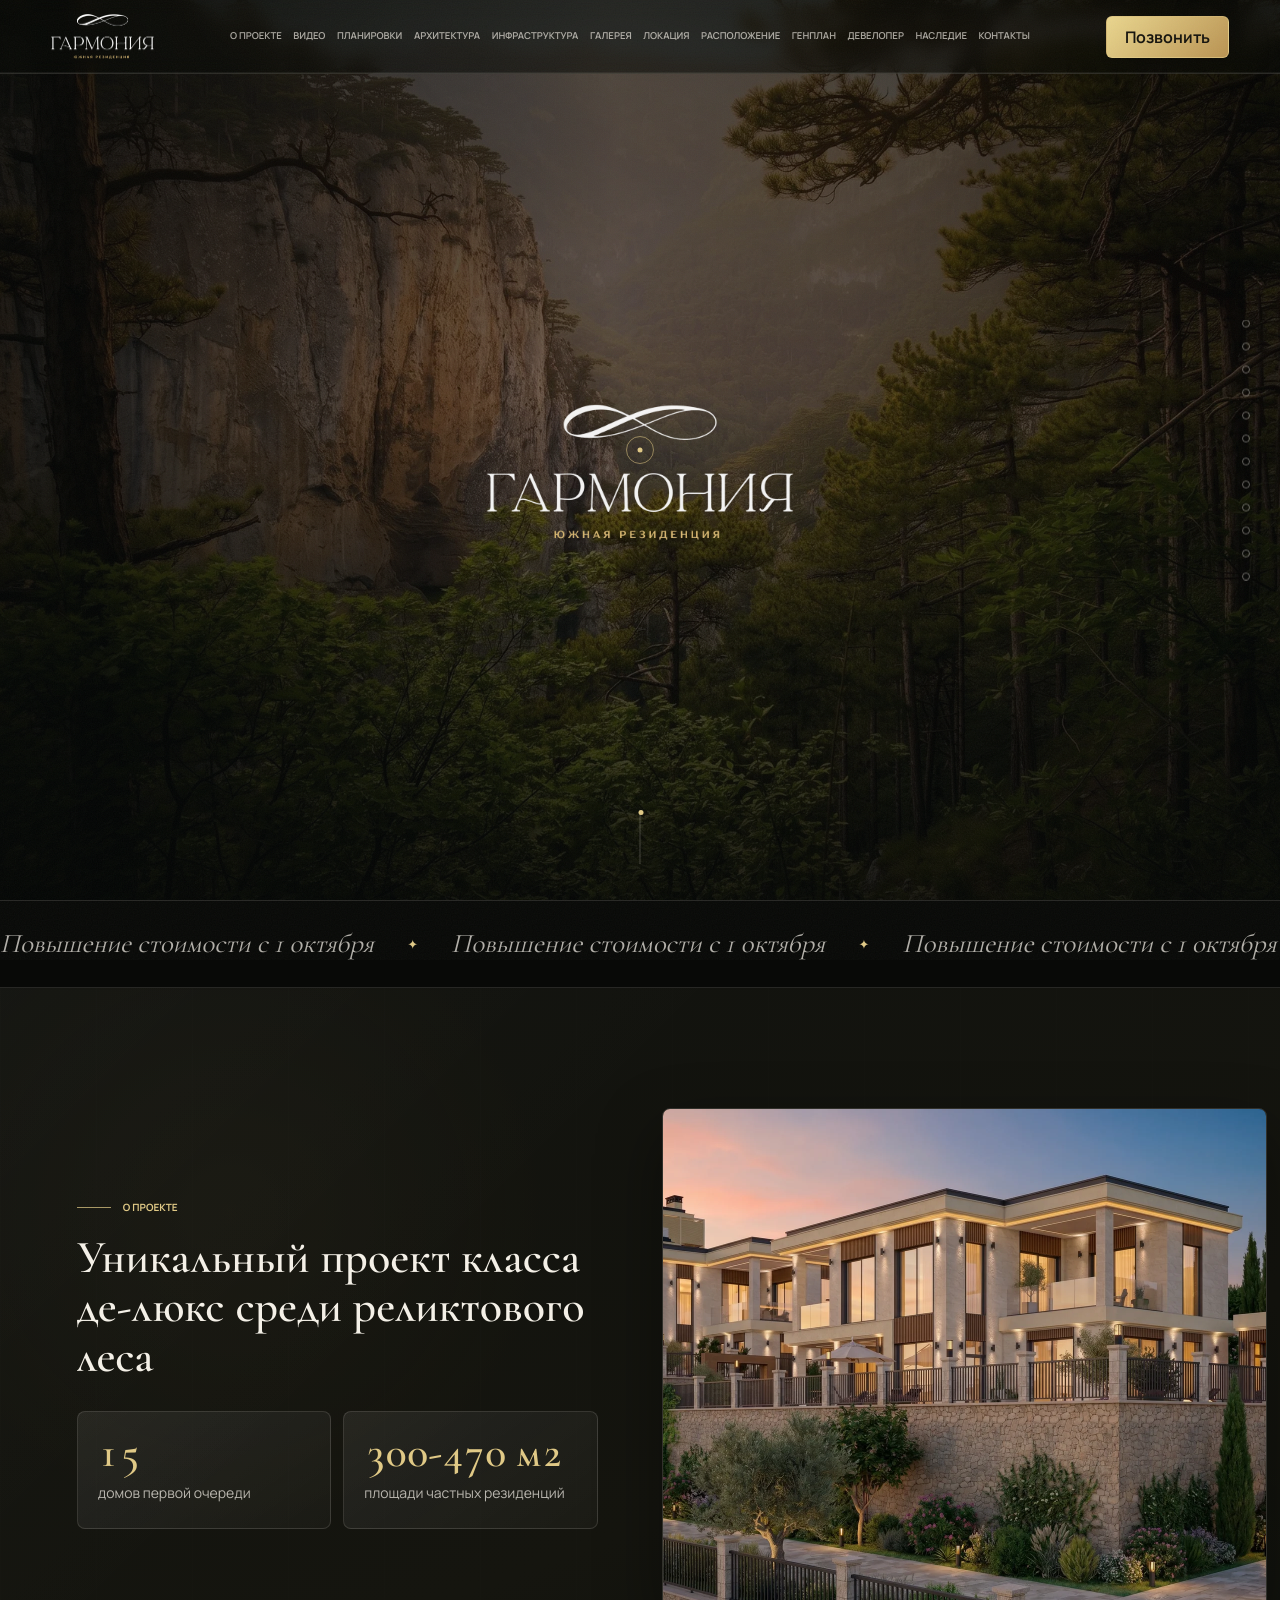
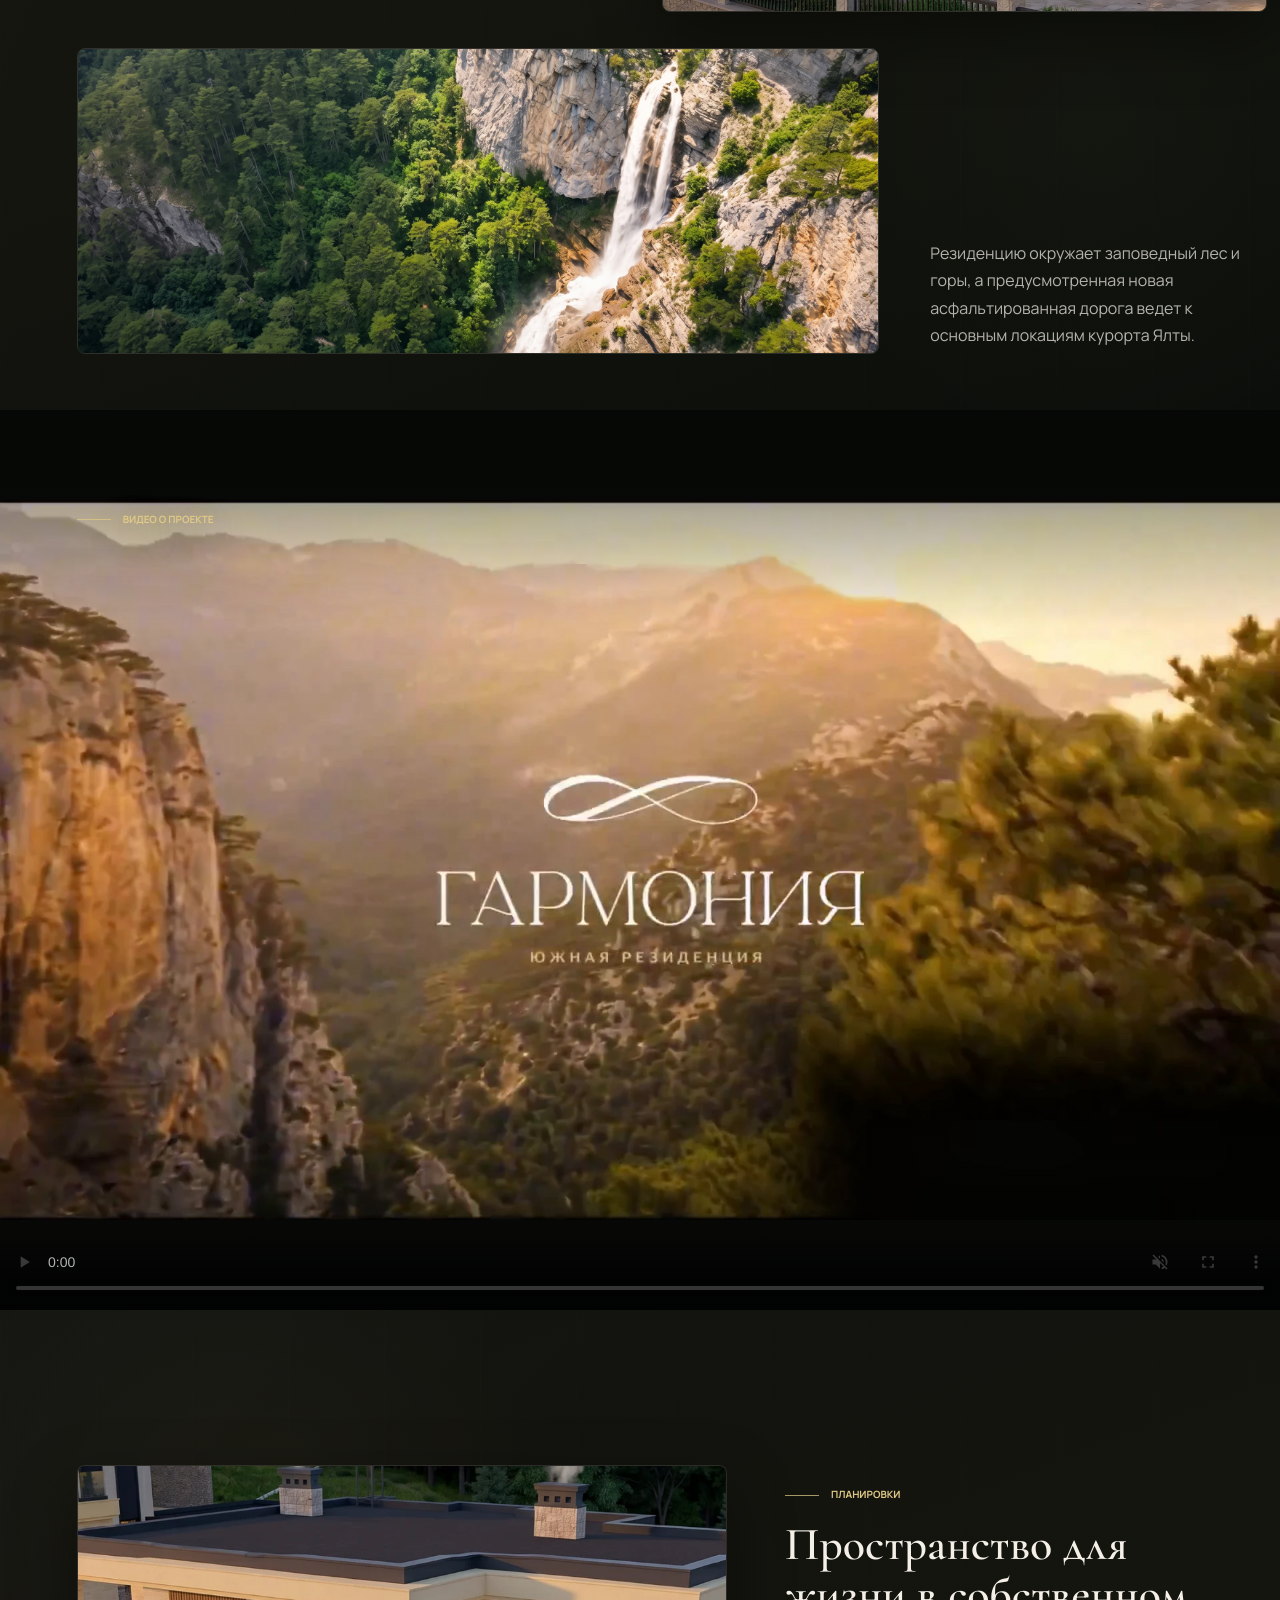
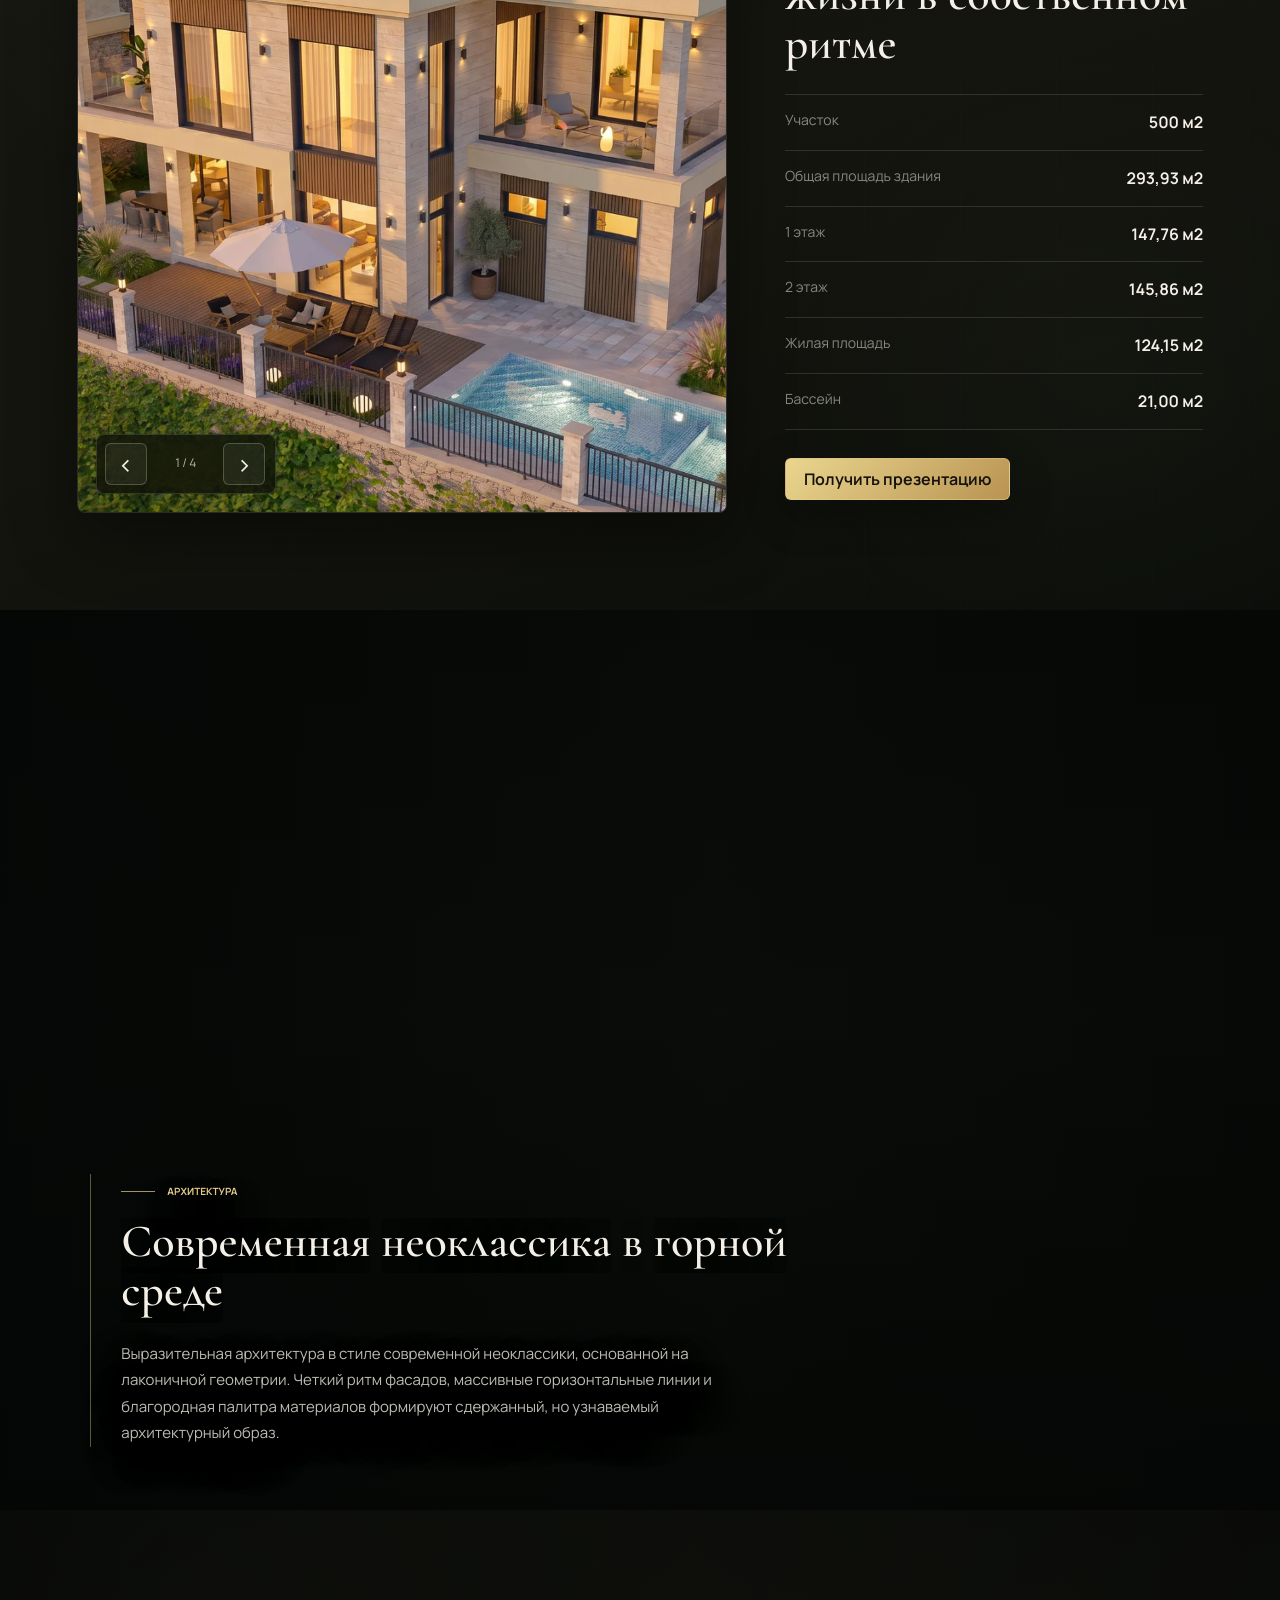
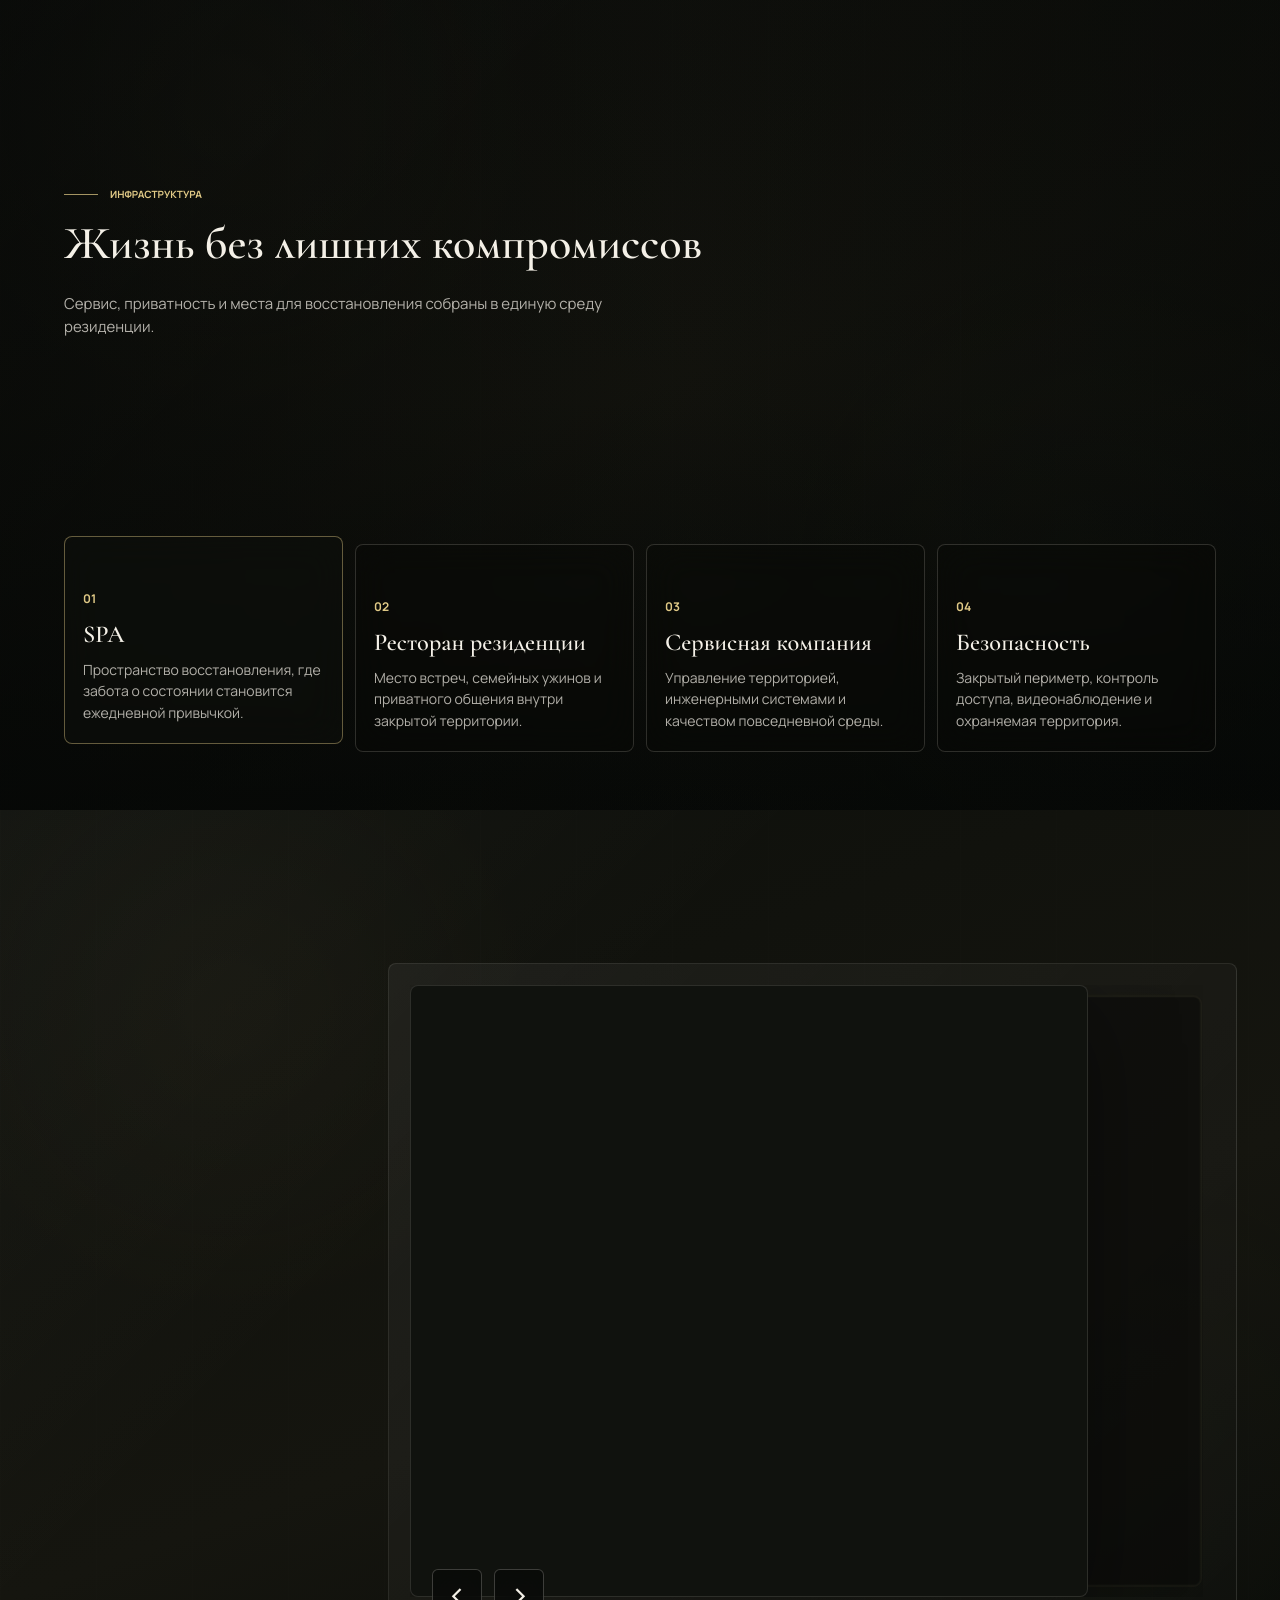
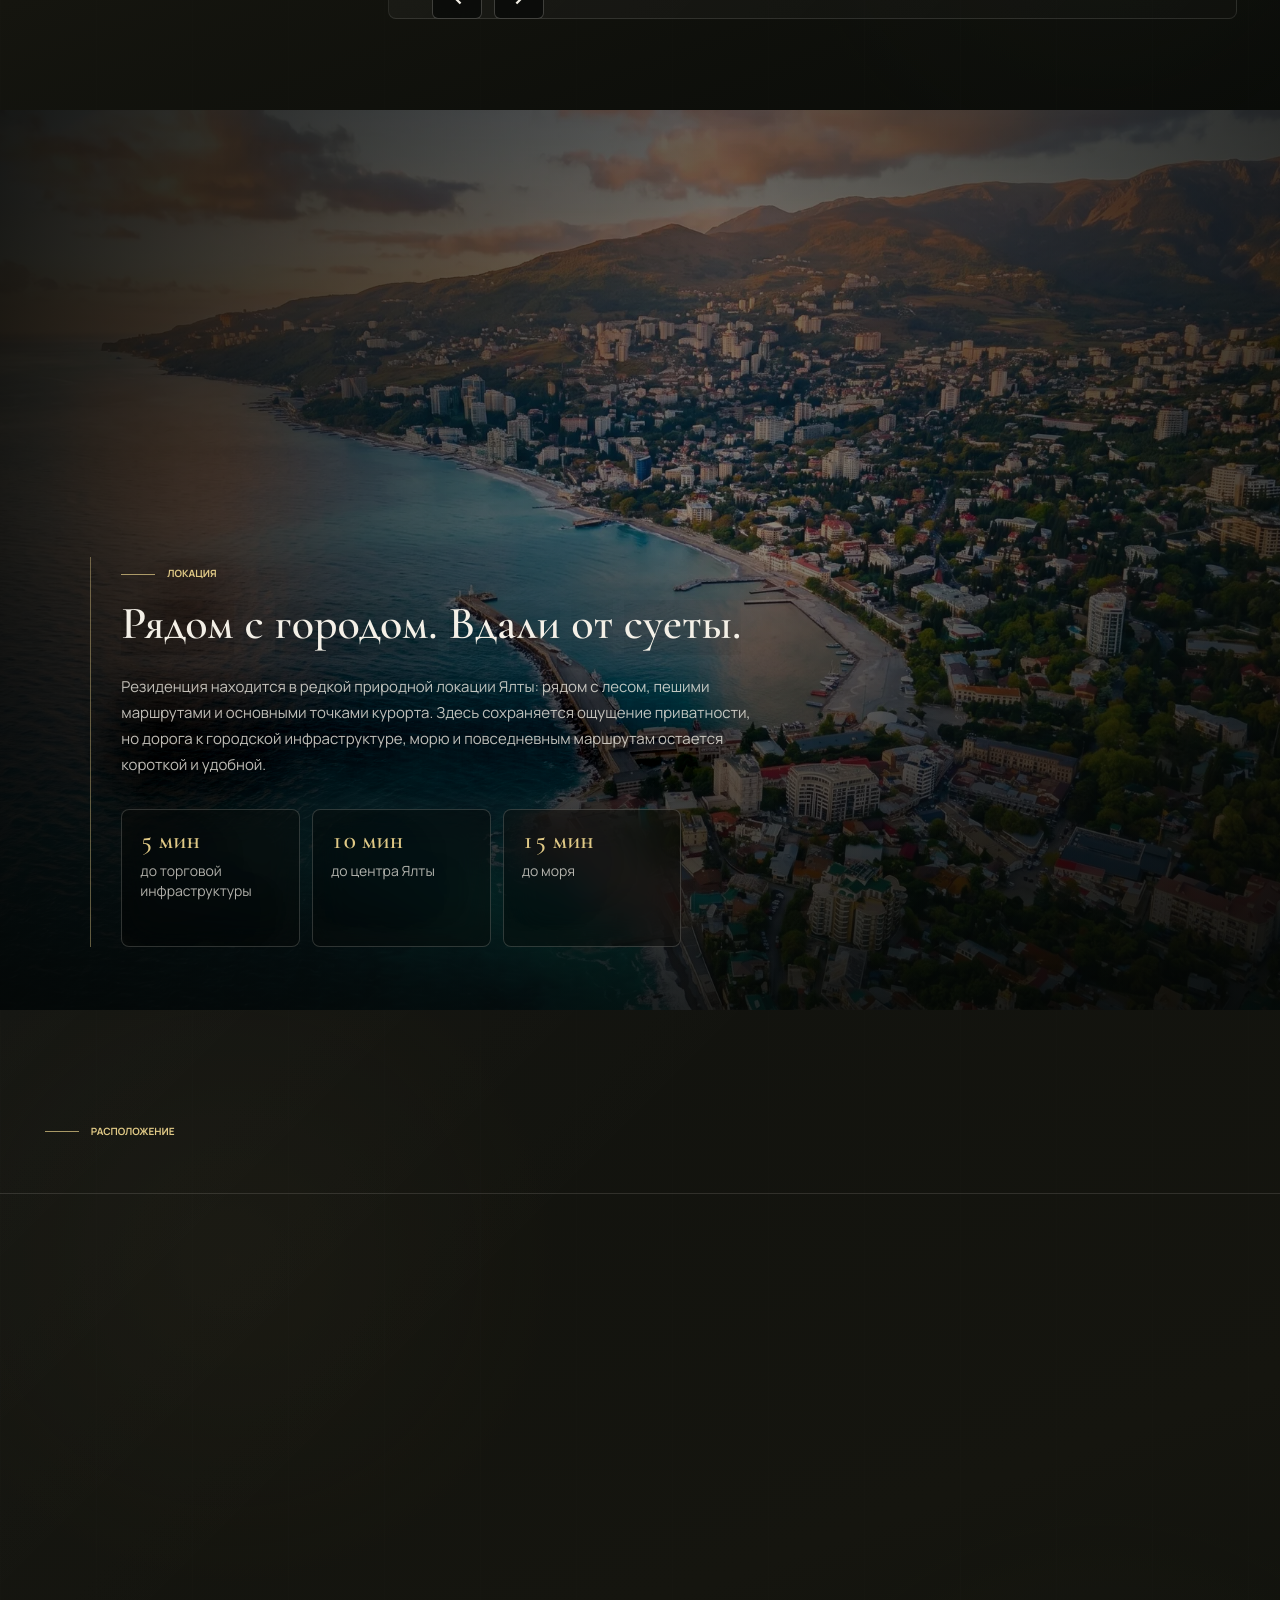
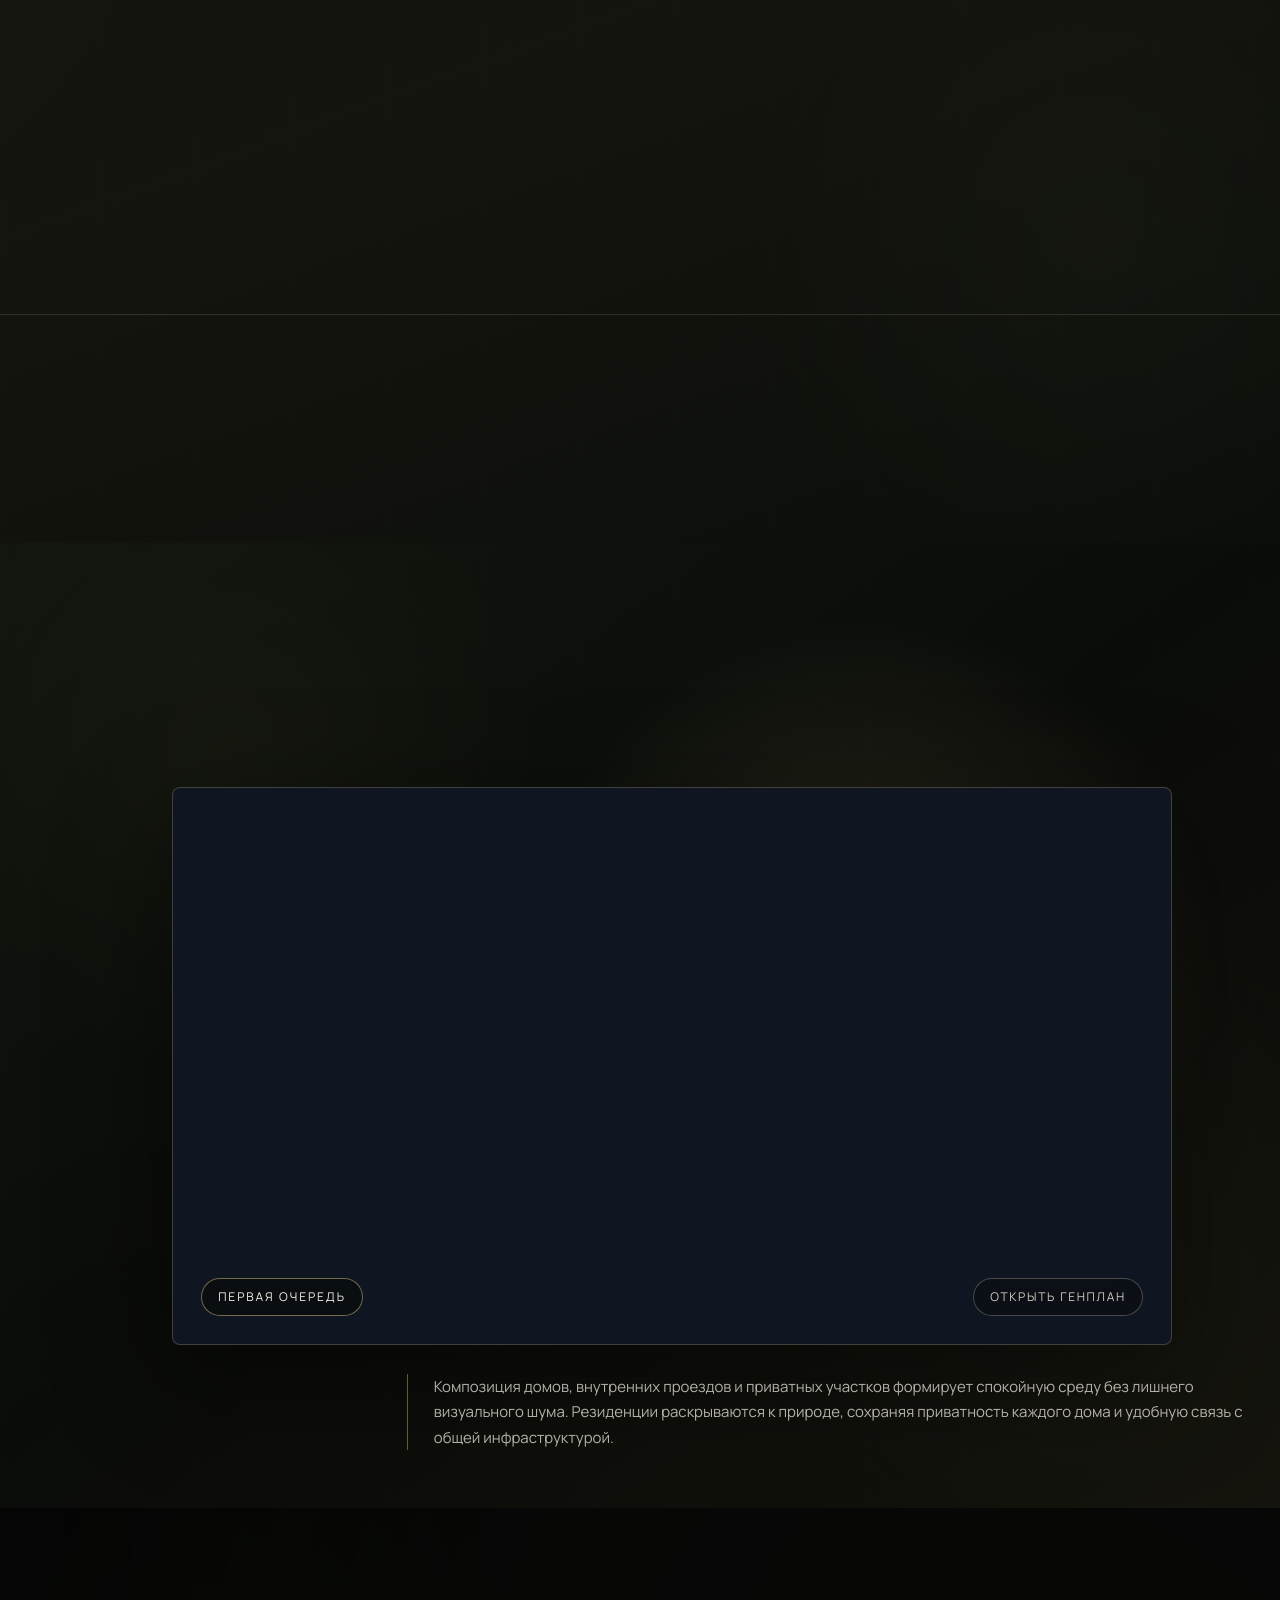
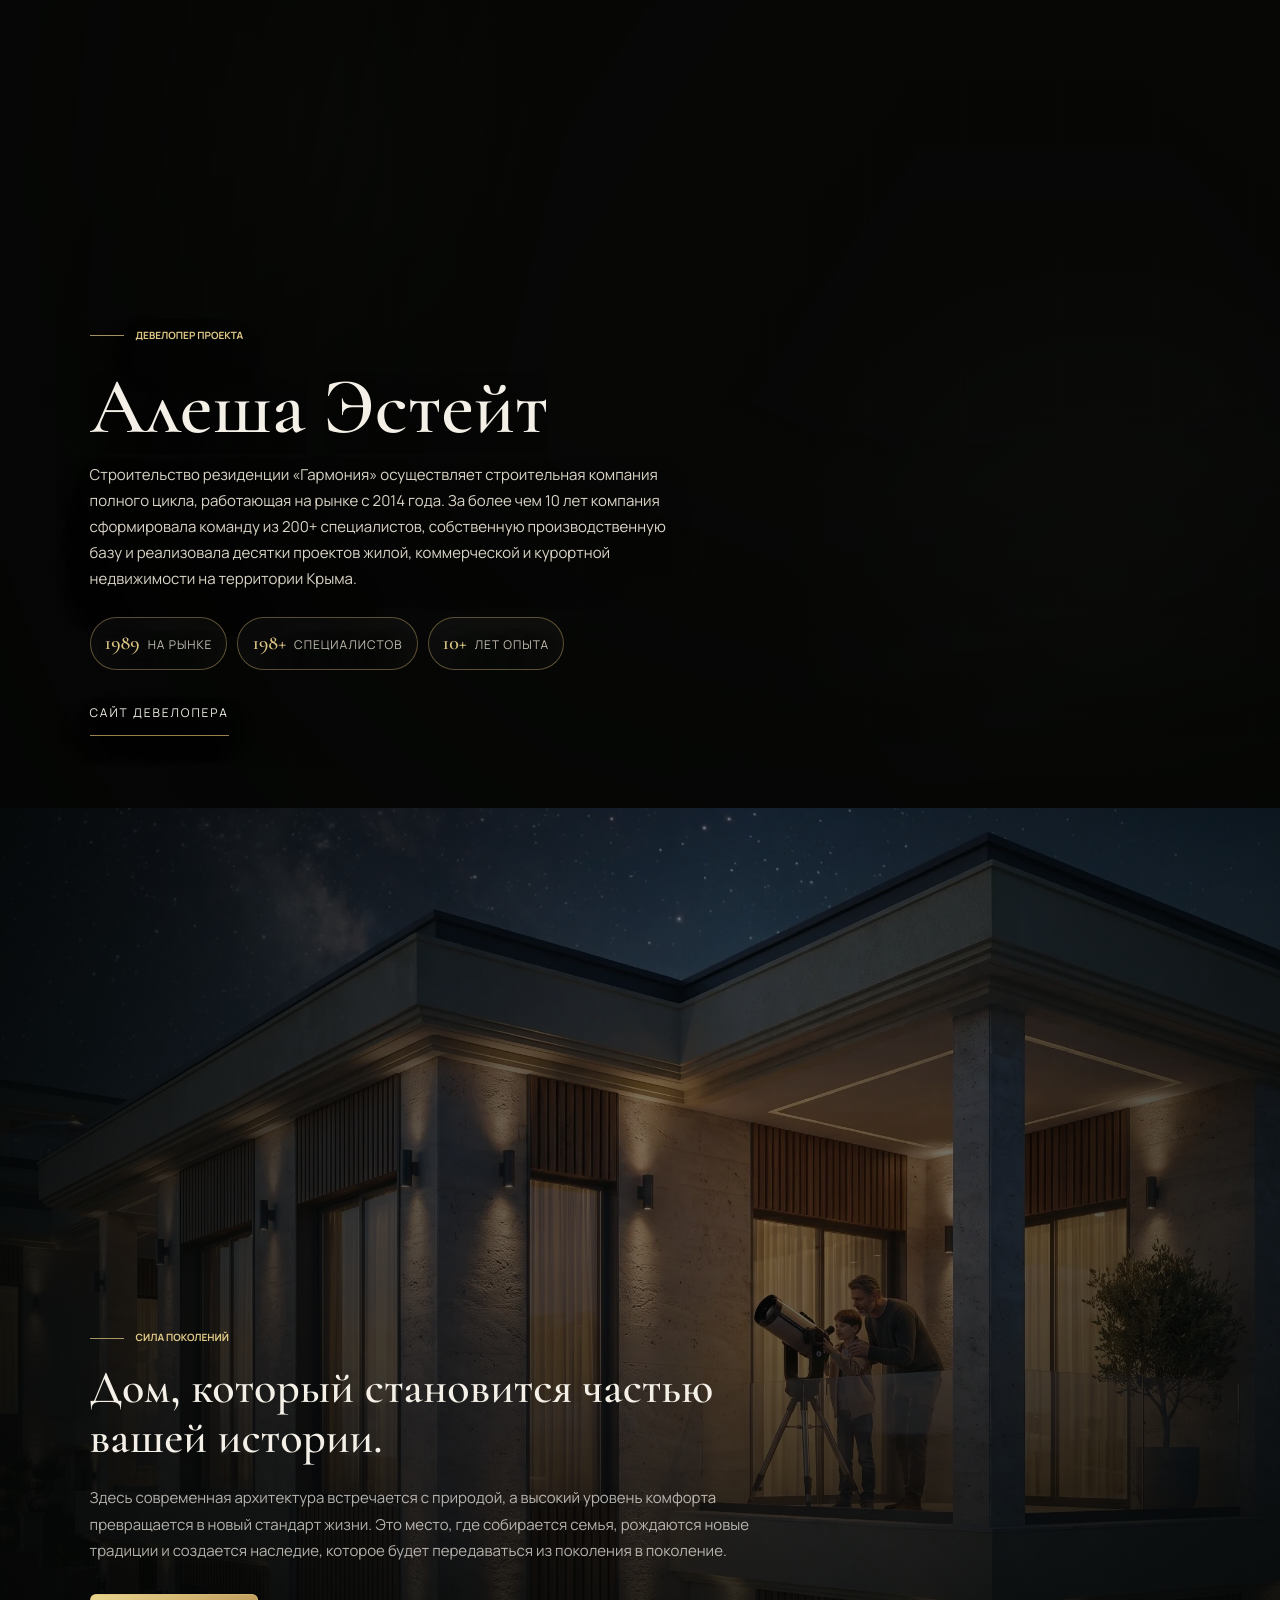
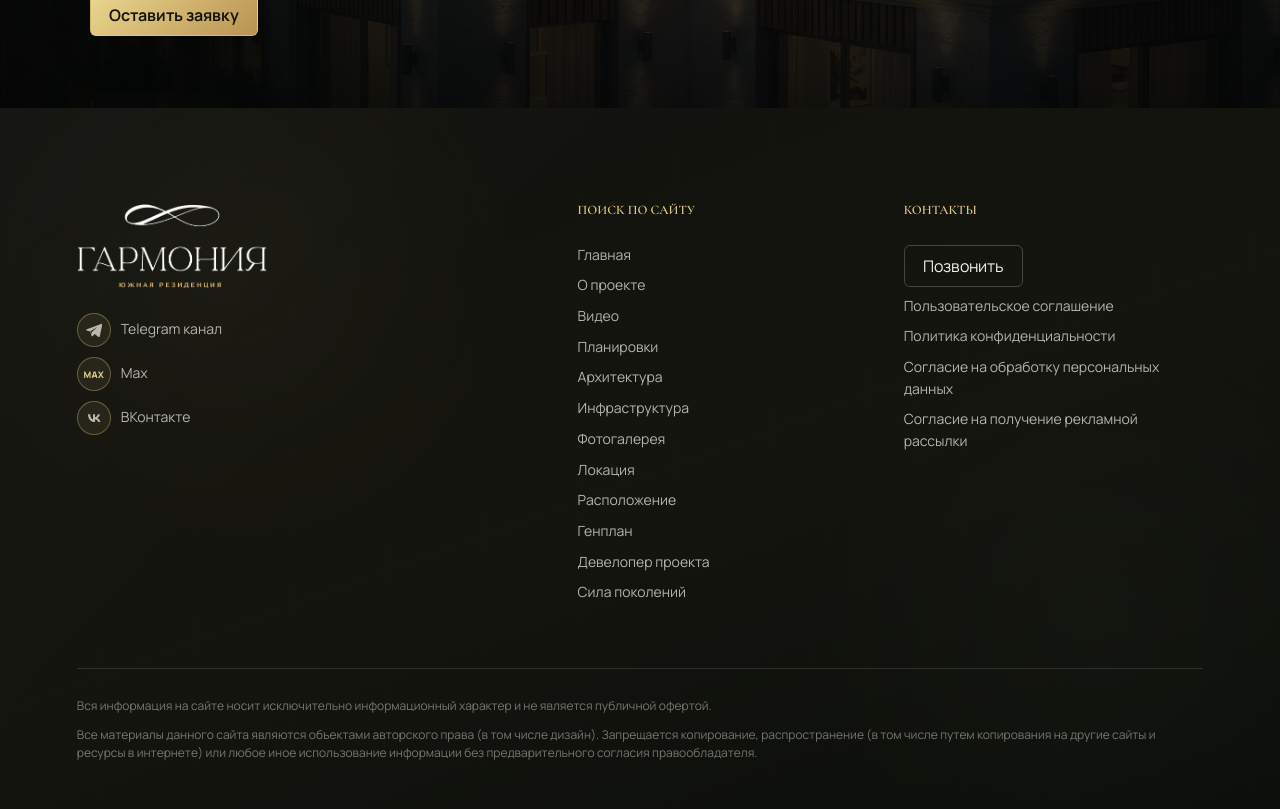
==== commit 1b5ca0a7: "Update marquee price increase message" ====
--- a/index.html
+++ b/index.html
@@ -4,7 +4,7 @@
   <meta charset="utf-8">
   <meta name="viewport" content="width=device-width, initial-scale=1">
   <title>Гармония - горная резиденция в Ялте | Дома де-люкс среди реликтового леса</title>
-  <meta name="description" content="Гармония - резиденция класса де-люкс в горах Ялты: 15 домов первой очереди, 300-470 м2, реликтовый лес, 15 минут до моря. Старт продаж 10 июля.">
+  <meta name="description" content="Гармония - резиденция класса де-люкс в горах Ялты: 15 домов первой очереди, 300-470 м2, реликтовый лес, 15 минут до моря. Повышение стоимости с 1 октября.">
   <meta name="keywords" content="Гармония, резиденция Ялта, элитная недвижимость Крым, дома де-люкс, коттеджный посёлок Ялта, недвижимость Южный берег Крыма">
   <meta name="robots" content="index, follow">
   <meta name="author" content="Гармония">
@@ -16,7 +16,7 @@
   <meta property="og:site_name" content="Гармония - Южная резиденция">
   <meta property="og:url" content="https://гармония-ялта.рф/">
   <meta property="og:title" content="Гармония - горная резиденция в Ялте">
-  <meta property="og:description" content="Резиденция класса де-люкс среди реликтового леса в горах Ялты: 15 домов, 300-470 м2, 15 минут до моря. Старт продаж 10 июля.">
+  <meta property="og:description" content="Резиденция класса де-люкс среди реликтового леса в горах Ялты: 15 домов, 300-470 м2, 15 минут до моря. Повышение стоимости с 1 октября.">
   <meta property="og:image" content="https://гармония-ялта.рф/assets/new/hero-forest.webp">
   <meta property="og:image:width" content="2200">
   <meta property="og:image:height" content="1227">
@@ -31,7 +31,7 @@
   <link rel="icon" type="image/png" href="assets/brand/favicon-192.png" sizes="192x192">
   <link rel="apple-touch-icon" href="assets/brand/favicon-180.png">
   <link rel="preload" as="image" href="assets/new/hero-forest.webp" fetchpriority="high">
-  <link rel="stylesheet" href="styles.css?v=20260904-infra-light">
+  <link rel="stylesheet" href="styles.css?v=20260905-marquee-price">
   <script type="application/ld+json">
   {
     "@context": "https://schema.org",
@@ -116,16 +116,16 @@
     <div class="marquee" aria-hidden="true">
       <div class="marquee__track">
         <div class="marquee__group">
-          <span>Старт продаж 10 июля</span><span class="marquee__dot">✦</span>
-          <span>Старт продаж 10 июля</span><span class="marquee__dot">✦</span>
-          <span>Старт продаж 10 июля</span><span class="marquee__dot">✦</span>
-          <span>Старт продаж 10 июля</span><span class="marquee__dot">✦</span>
+          <span>Повышение стоимости с 1 октября</span><span class="marquee__dot">✦</span>
+          <span>Повышение стоимости с 1 октября</span><span class="marquee__dot">✦</span>
+          <span>Повышение стоимости с 1 октября</span><span class="marquee__dot">✦</span>
+          <span>Повышение стоимости с 1 октября</span><span class="marquee__dot">✦</span>
         </div>
         <div class="marquee__group">
-          <span>Старт продаж 10 июля</span><span class="marquee__dot">✦</span>
-          <span>Старт продаж 10 июля</span><span class="marquee__dot">✦</span>
-          <span>Старт продаж 10 июля</span><span class="marquee__dot">✦</span>
-          <span>Старт продаж 10 июля</span><span class="marquee__dot">✦</span>
+          <span>Повышение стоимости с 1 октября</span><span class="marquee__dot">✦</span>
+          <span>Повышение стоимости с 1 октября</span><span class="marquee__dot">✦</span>
+          <span>Повышение стоимости с 1 октября</span><span class="marquee__dot">✦</span>
+          <span>Повышение стоимости с 1 октября</span><span class="marquee__dot">✦</span>
         </div>
       </div>
     </div>
@@ -425,6 +425,6 @@
     <button class="lightbox__next" type="button" aria-label="Следующее фото">›</button>
   </div>
 
-  <script src="script.js?v=20260904-infra-light" defer></script>
+  <script src="script.js?v=20260905-marquee-price" defer></script>
 </body>
 </html>
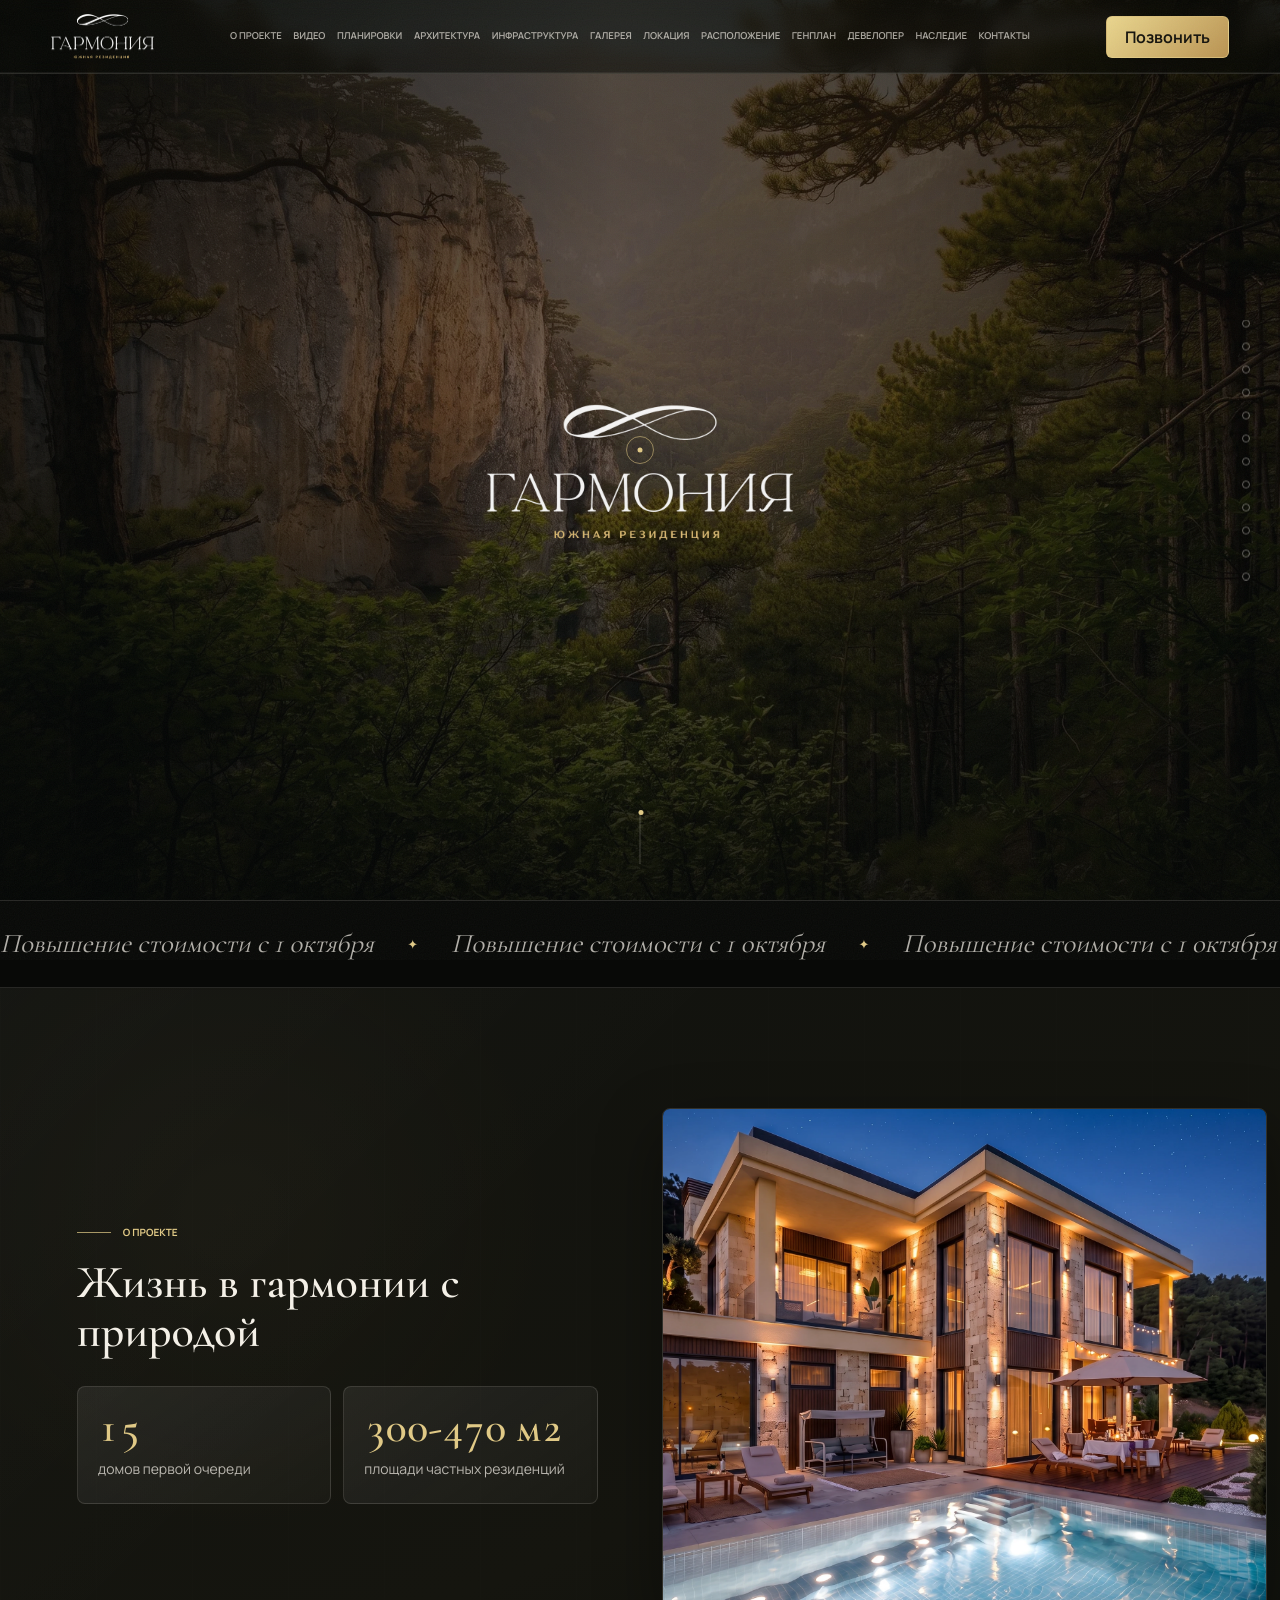
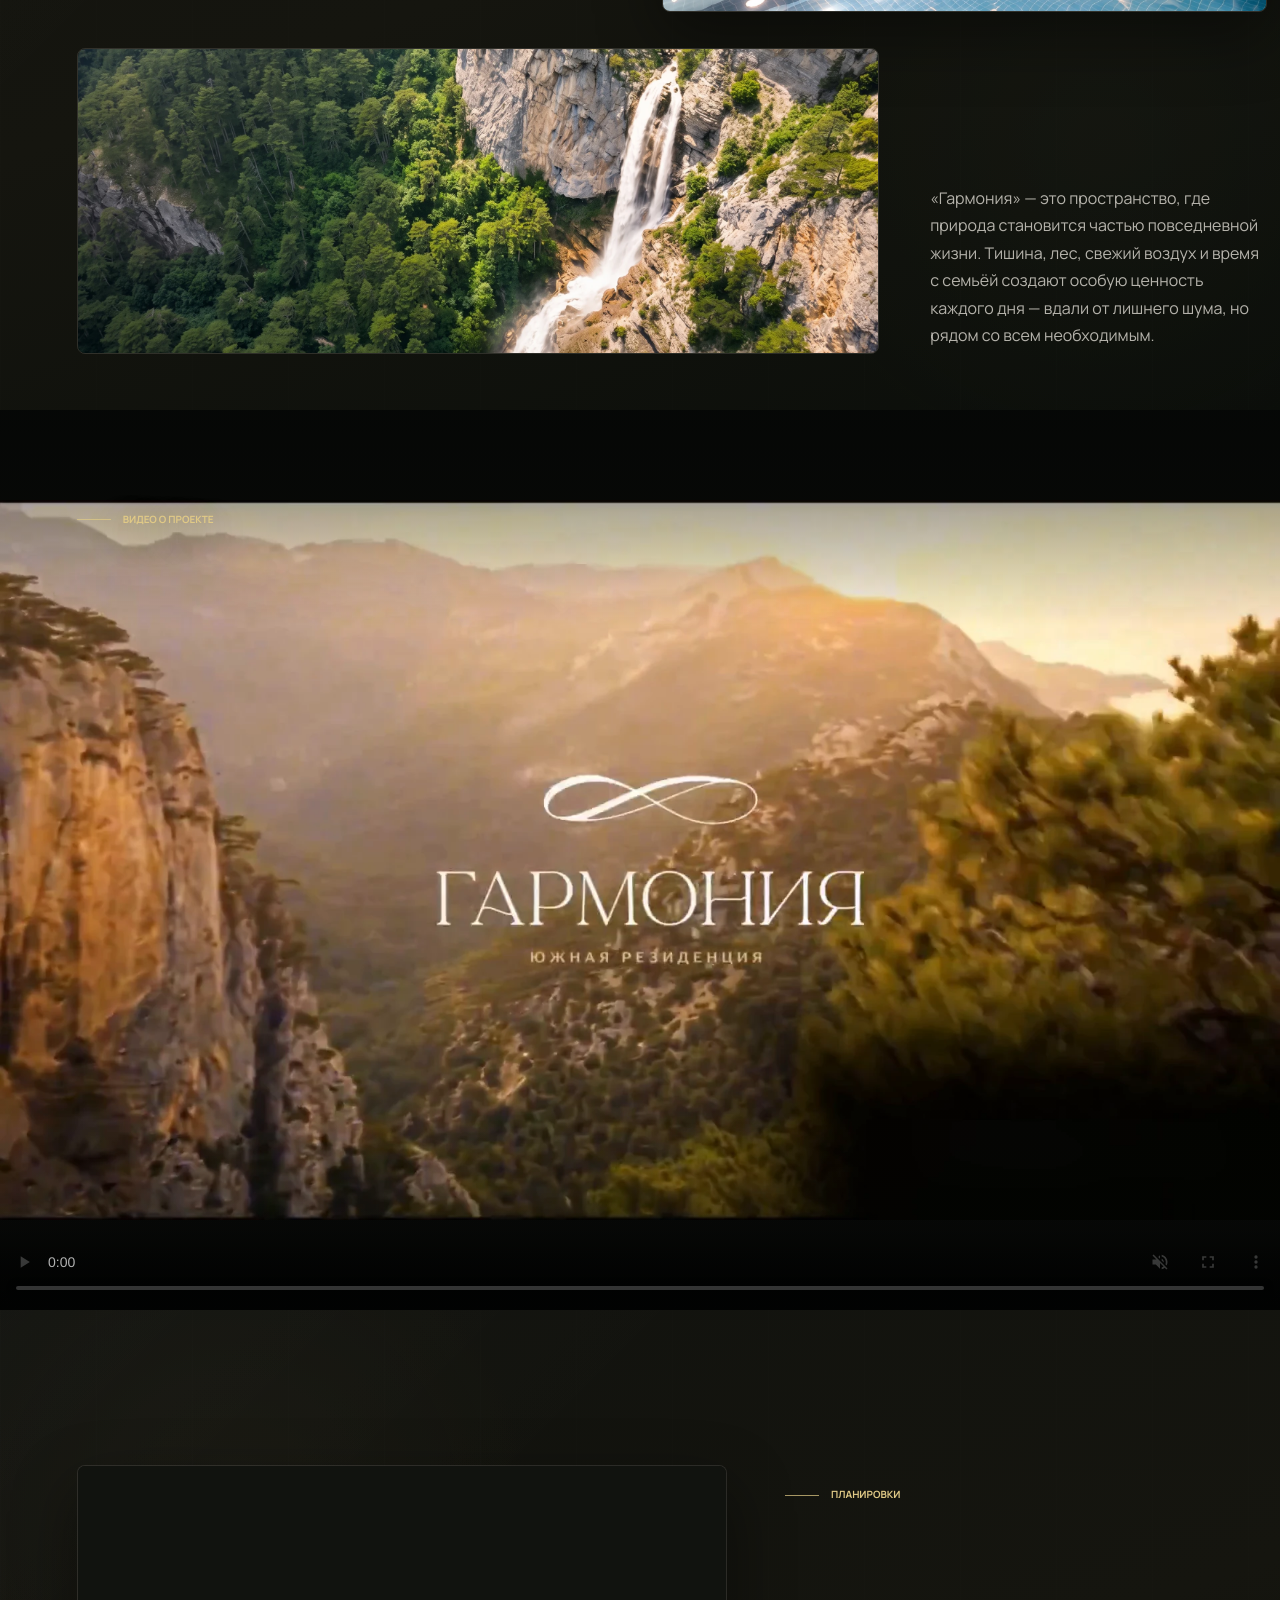
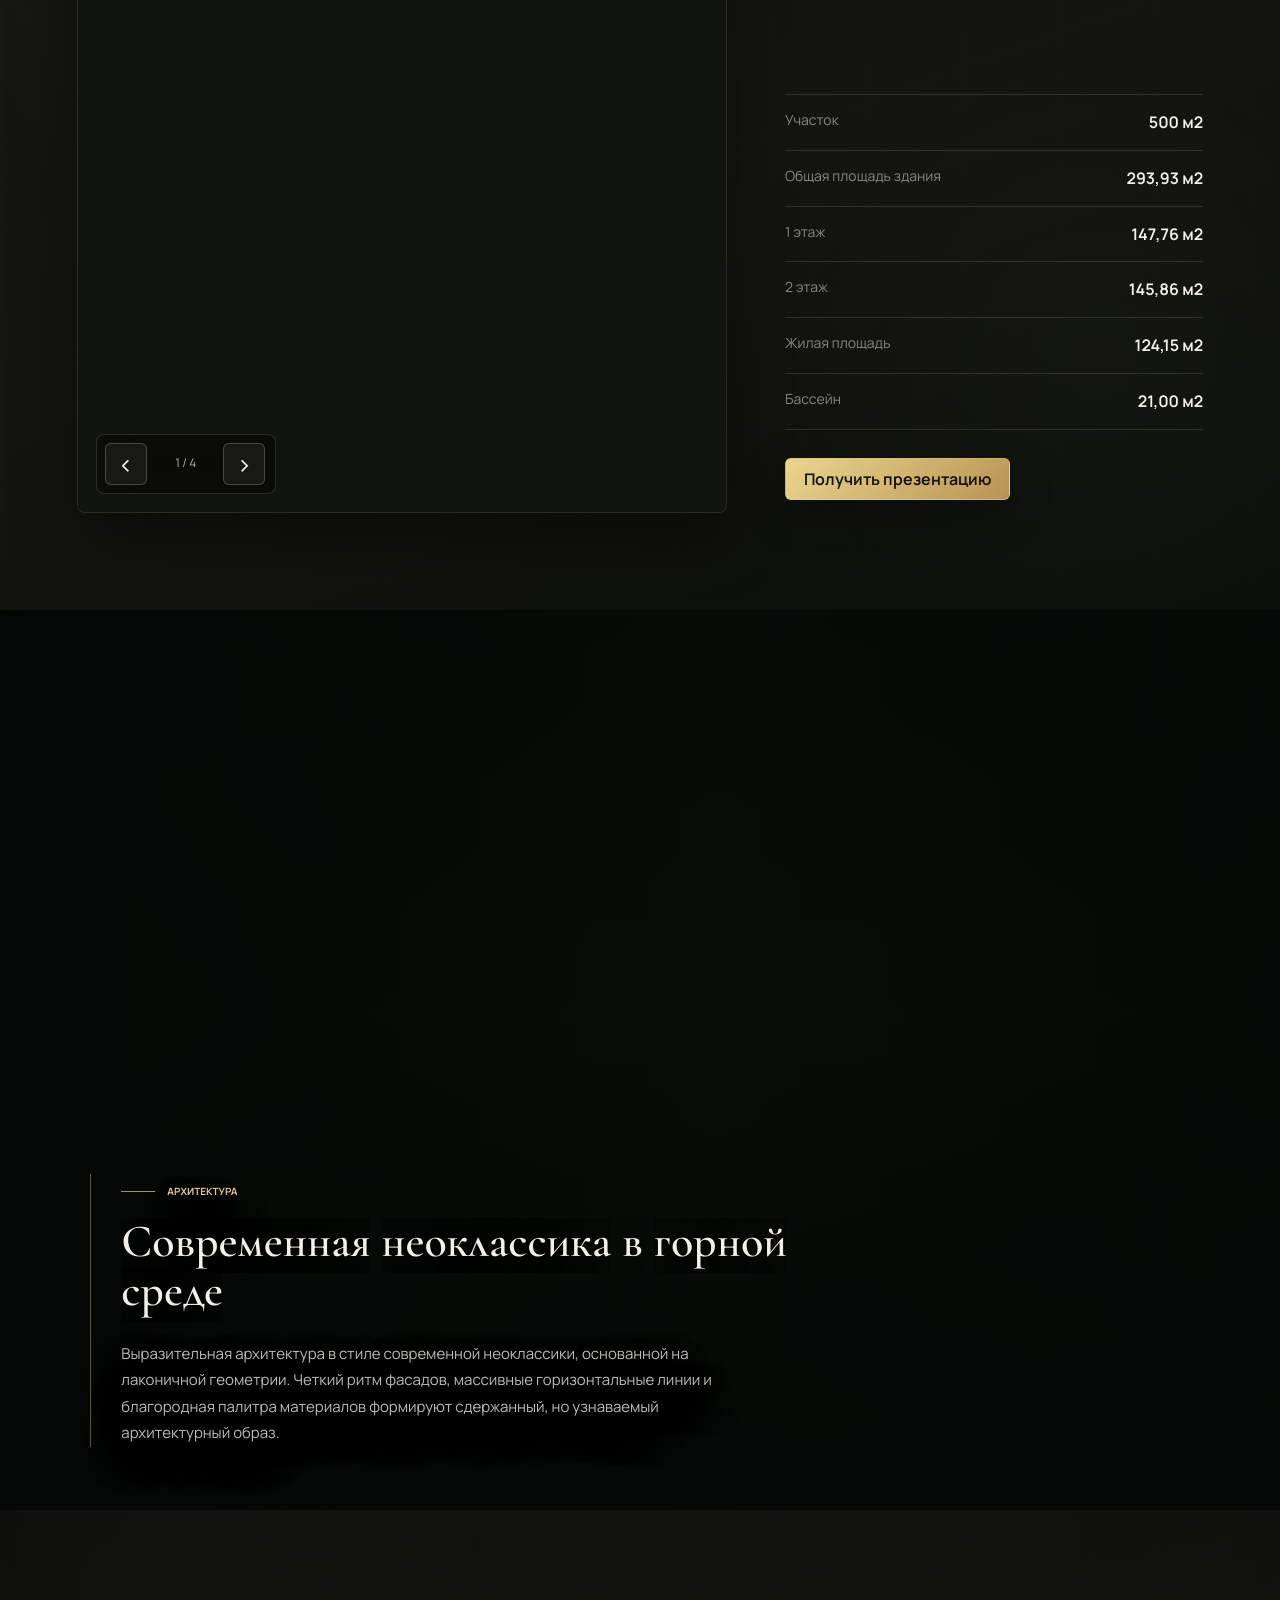
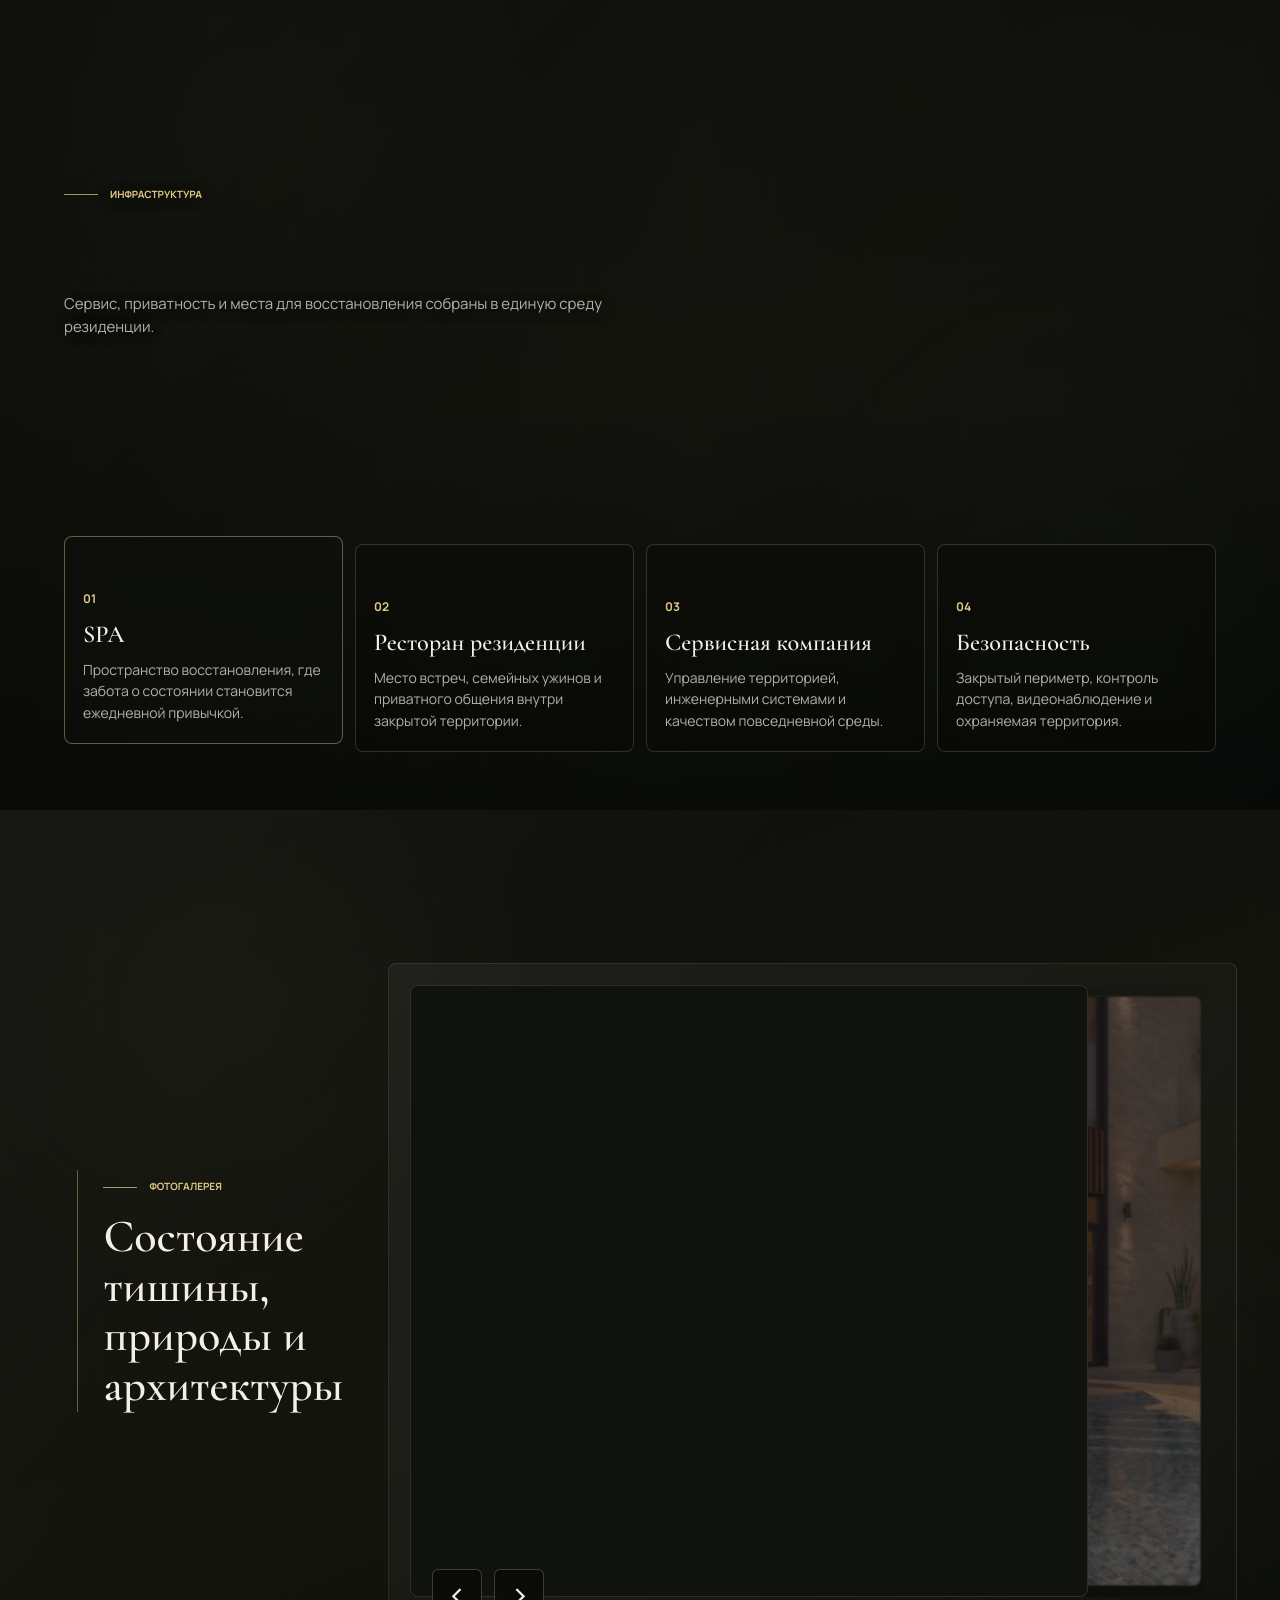
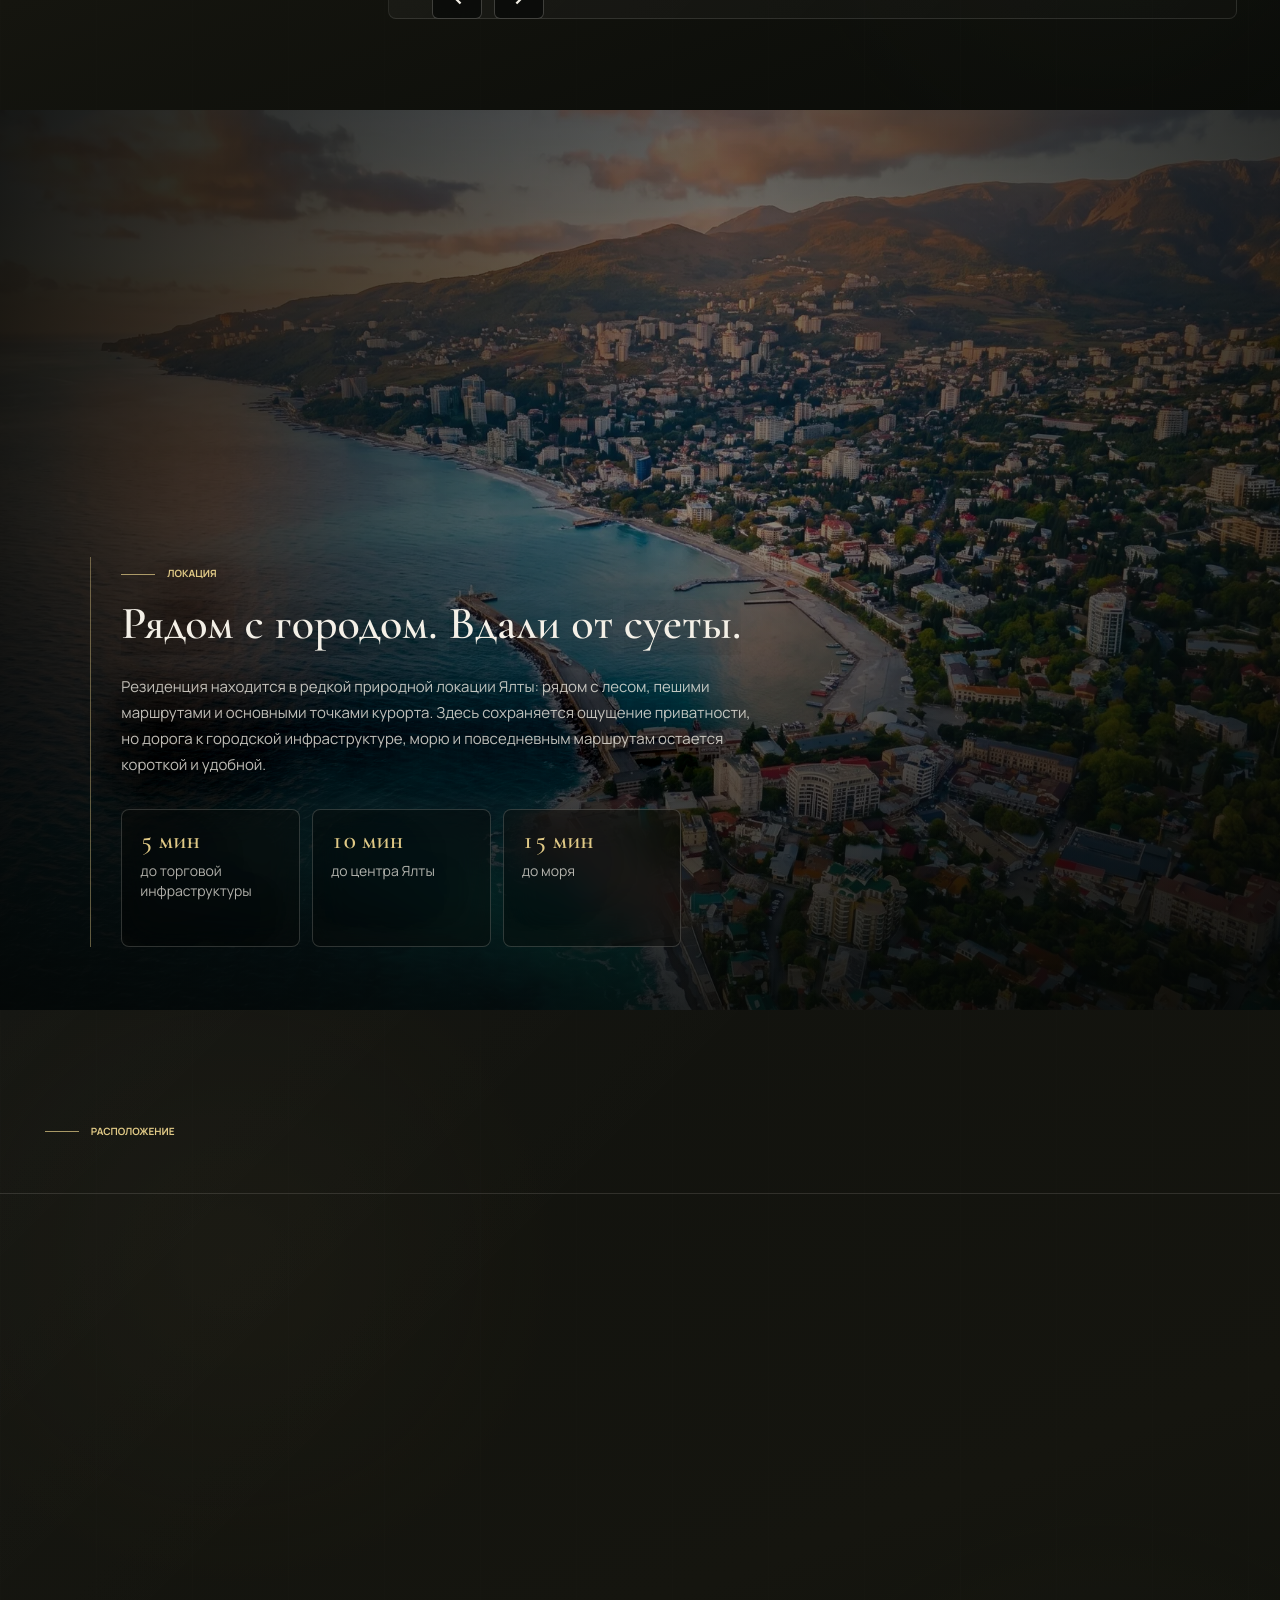
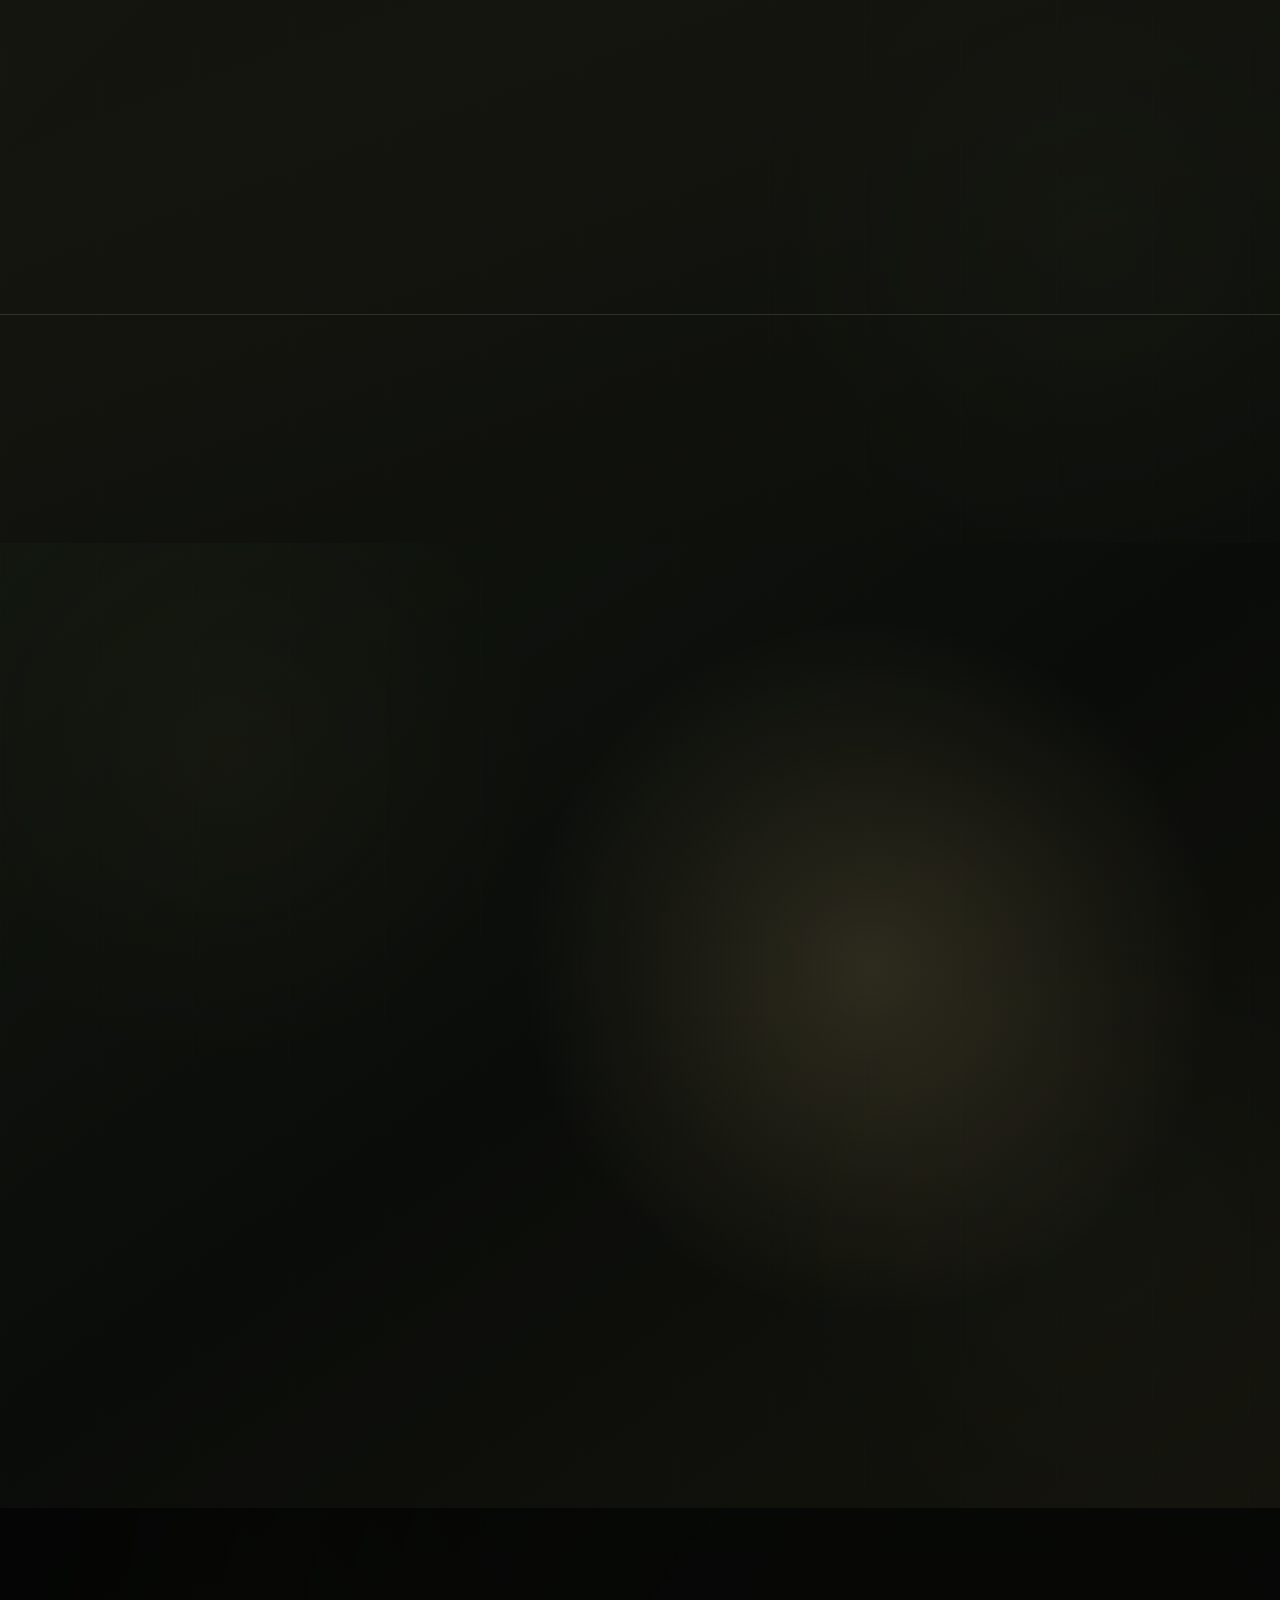
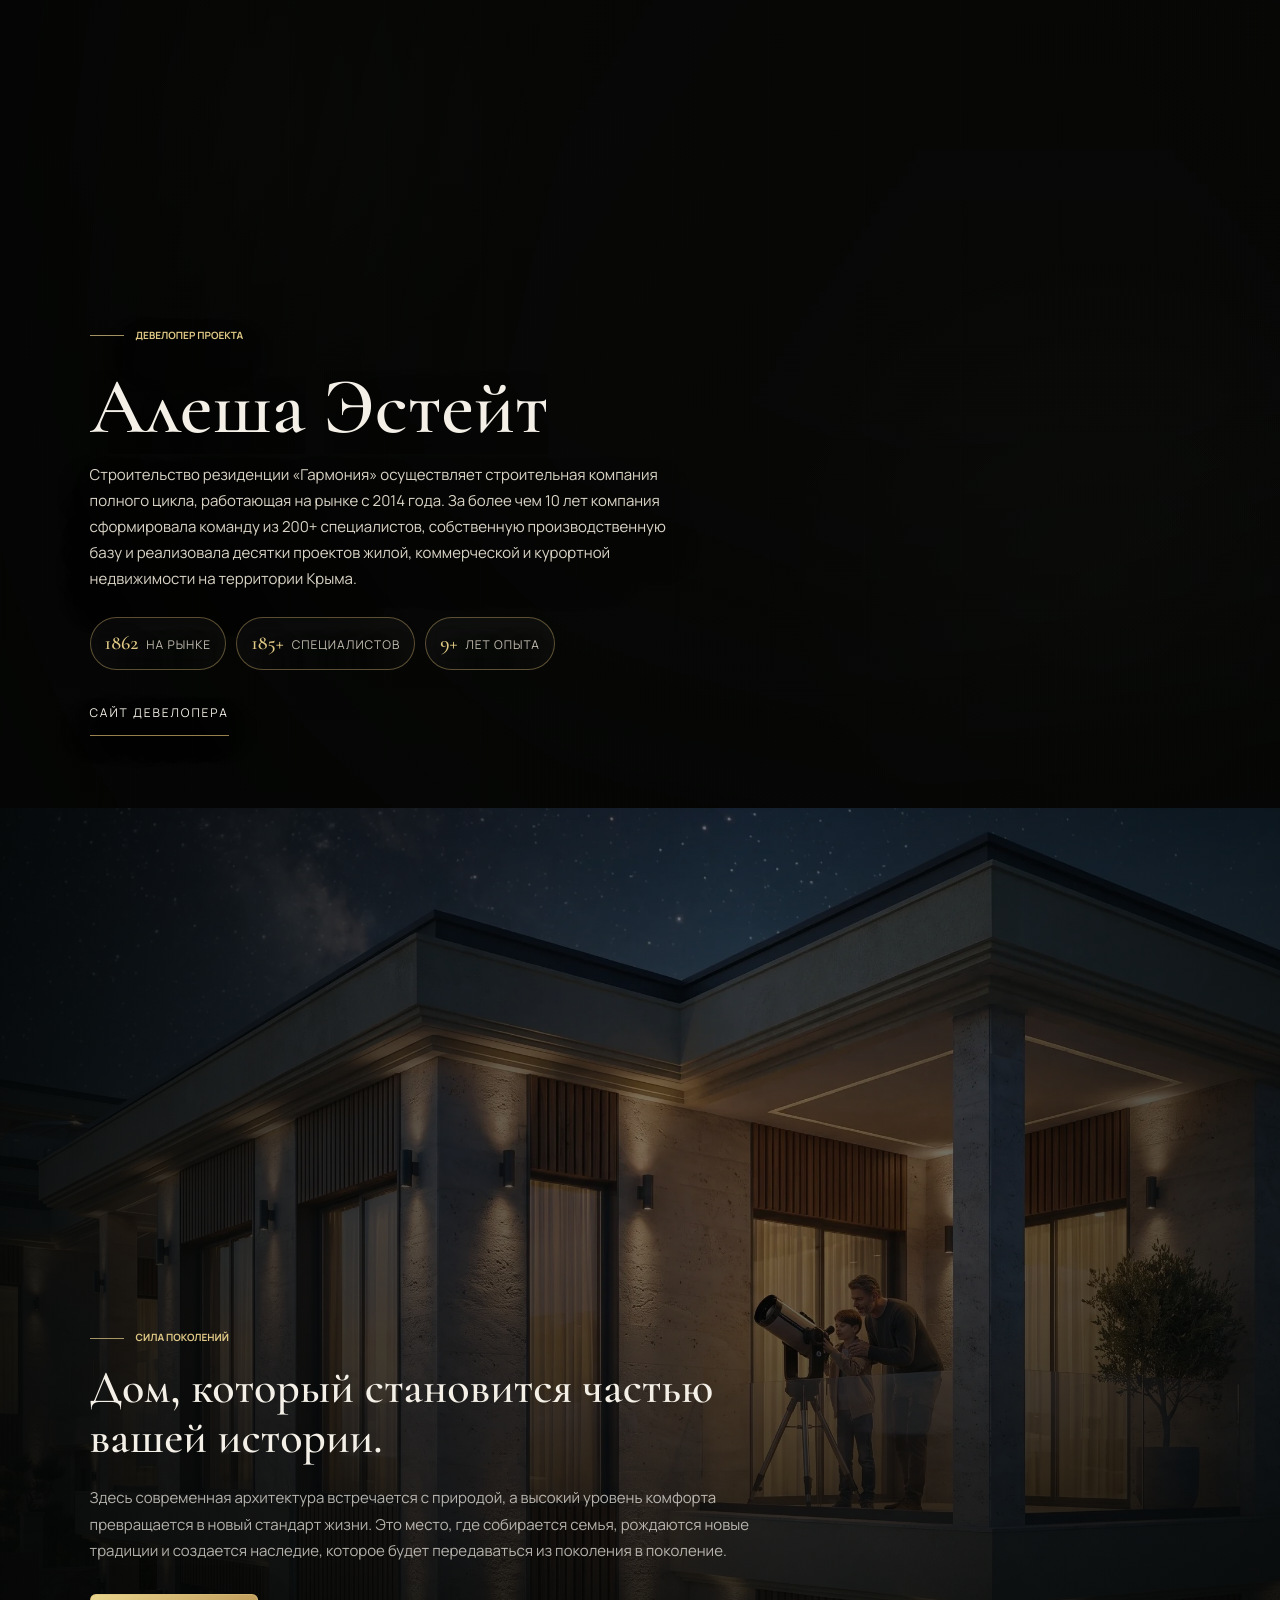
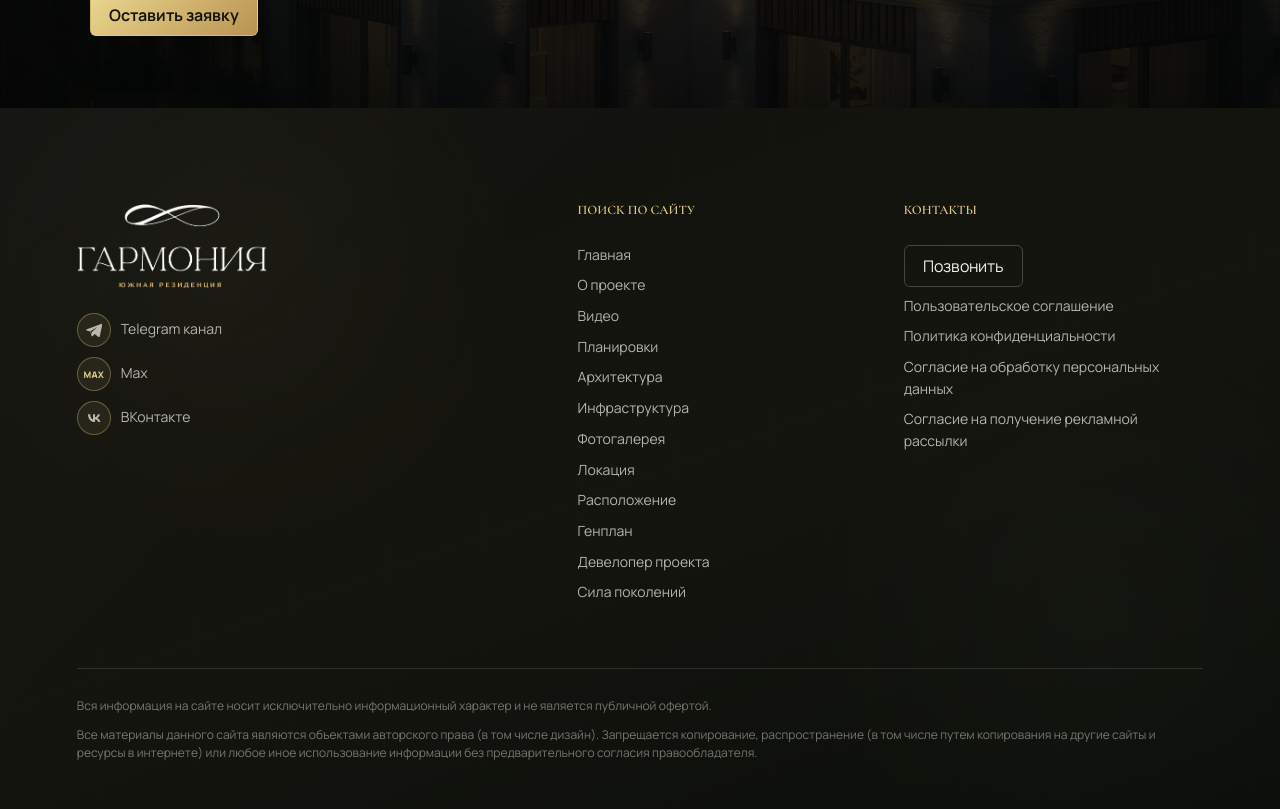
==== commit 33dd6623: "Refresh project imagery and brighten infrastructure" ====
--- a/index.html
+++ b/index.html
@@ -31,7 +31,7 @@
   <link rel="icon" type="image/png" href="assets/brand/favicon-192.png" sizes="192x192">
   <link rel="apple-touch-icon" href="assets/brand/favicon-180.png">
   <link rel="preload" as="image" href="assets/new/hero-forest.webp" fetchpriority="high">
-  <link rel="stylesheet" href="styles.css?v=20260905-marquee-price">
+  <link rel="stylesheet" href="styles.css?v=20261001-visuals">
   <script type="application/ld+json">
   {
     "@context": "https://schema.org",
@@ -134,21 +134,21 @@
       <div class="about__top">
         <div class="about__copy reveal">
           <p class="kicker">О проекте</p>
-          <h2>Уникальный проект класса де-люкс среди реликтового леса</h2>
+          <h2>Жизнь в гармонии с природой</h2>
           <div class="about__facts" aria-label="Ключевые параметры первой очереди">
             <div><strong>15</strong><span>домов первой очереди</span></div>
             <div><strong>300-470 м2</strong><span>площади частных резиденций</span></div>
           </div>
         </div>
         <figure class="about__image reveal">
-          <img src="assets/new/about-render-1.webp" alt="Рендер резиденции Гармония среди леса" loading="lazy" decoding="async">
+          <img src="assets/new/about-residence-20261001.webp" alt="Резиденция Гармония с террасой и бассейном в вечернем освещении" loading="lazy" decoding="async">
         </figure>
       </div>
       <div class="about__bottom">
         <figure class="about__wide reveal">
           <img src="assets/new/about-nature-waterfall.webp" alt="Реликтовый лес и горный водопад рядом с резиденцией Гармония" loading="lazy" decoding="async">
         </figure>
-        <p class="about__text reveal">Резиденцию окружает заповедный лес и горы, а предусмотренная новая асфальтированная дорога ведет к основным локациям курорта Ялты.</p>
+        <p class="about__text reveal">«Гармония» — это пространство, где природа становится частью повседневной жизни. Тишина, лес, свежий воздух и время с семьёй создают особую ценность каждого дня — вдали от лишнего шума, но рядом со всем необходимым.</p>
       </div>
     </section>
 
@@ -190,8 +190,9 @@
 
     <section class="architecture panel" id="architecture">
       <div class="architecture__images reveal">
-        <img src="assets/new/architecture-1.webp" alt="Архитектура резиденции Гармония - вид 1" loading="lazy" decoding="async">
-        <img src="assets/new/architecture-2.webp" alt="Архитектура резиденции Гармония - вид 2" loading="lazy" decoding="async">
+        <img src="assets/new/architecture-1-20261001.webp" alt="Архитектура резиденции Гармония - вид 1" loading="lazy" decoding="async">
+        <img src="assets/new/architecture-2-20261001.webp" alt="Архитектура резиденции Гармония - вид 2" loading="lazy" decoding="async">
+        <img src="assets/new/architecture-3-20261001.webp" alt="Архитектура резиденции Гармония - вид 3" loading="lazy" decoding="async">
       </div>
       <div class="architecture__copy reveal">
         <p class="kicker">Архитектура</p>
@@ -290,7 +291,7 @@
         <h2>Территория, спроектированная как приватная резиденция</h2>
       </div>
       <figure class="genplan__frame reveal" tabindex="0" role="button" aria-label="Открыть генплан на весь экран" data-genplan-open>
-        <img src="assets/new/genplan-master.webp" alt="Генеральный план территории резиденции Гармония" loading="lazy" decoding="async">
+        <img src="assets/new/genplan-20261001.webp" alt="Генеральный план территории резиденции Гармония" loading="lazy" decoding="async">
         <figcaption class="genplan__badge">Первая очередь</figcaption>
         <span class="genplan__open">Открыть генплан</span>
       </figure>
@@ -425,6 +426,6 @@
     <button class="lightbox__next" type="button" aria-label="Следующее фото">›</button>
   </div>
 
-  <script src="script.js?v=20260905-marquee-price" defer></script>
+  <script src="script.js?v=20261001-visuals" defer></script>
 </body>
 </html>
--- a/styles.css
+++ b/styles.css
@@ -814,6 +814,7 @@
 .about__top,
 .about__bottom {
   width: var(--container);
+  max-width: 100%;
   margin: 0 auto;
 }
 
@@ -1152,6 +1153,7 @@
 
 .infra-bg img {
   object-fit: cover;
+  filter: brightness(1.12) saturate(1.08);
 }
 
 .infra-stage::after {
@@ -1159,8 +1161,8 @@
   position: absolute;
   inset: 0;
   background:
-    linear-gradient(90deg, rgba(4, 6, 5, .62), rgba(4, 6, 5, .14) 54%, rgba(4, 6, 5, .48)),
-    linear-gradient(0deg, rgba(4, 6, 5, .64), rgba(4, 6, 5, .06) 46%, rgba(4, 6, 5, .26));
+    linear-gradient(90deg, rgba(4, 6, 5, .38), rgba(4, 6, 5, .02) 54%, rgba(4, 6, 5, .18)),
+    linear-gradient(0deg, rgba(4, 6, 5, .48), transparent 46%, rgba(4, 6, 5, .12));
 }
 
 .infra-copy,
@@ -1170,6 +1172,7 @@
 }
 
 .infra-copy {
+  text-shadow: 0 2px 12px rgba(0, 0, 0, .8);
   width: min(680px, 100%);
   margin-bottom: clamp(28px, 6vh, 70px);
 }
@@ -1375,8 +1378,8 @@
 
 .genplan__frame {
   position: relative;
-  width: min(1180px, 100%, calc(62svh * 2200 / 1228));
-  aspect-ratio: 2200 / 1228;
+  width: min(1180px, 100%, calc(62svh * 2752 / 1536));
+  aspect-ratio: 2752 / 1536;
   margin: 0;
   border: 1px solid rgba(224, 201, 134, .24);
   border-radius: 8px;
@@ -1401,7 +1404,7 @@
 }
 
 .panel.is-current .genplan__frame img {
-  transform: scale(1.018);
+  transform: none;
   filter: saturate(1.04) contrast(1.02);
 }
 
@@ -1985,9 +1988,15 @@
   object-fit: cover;
 }
 
+/* The first image is a persistent base, avoiding dark gaps between scenes. */
 .architecture__images img {
+  height: 100%;
+  opacity: 1;
+}
+
+.architecture__images img:nth-child(n + 2) {
   opacity: 0;
-  animation: fullSceneFade 14s var(--ease) infinite;
+  animation: architectureScene 21s var(--ease) infinite;
   animation-play-state: paused;
 }
 
@@ -1995,8 +2004,7 @@
   animation-play-state: running;
 }
 
-.architecture__images img:nth-child(2) {
-  height: 100%;
+.architecture__images img:nth-child(3) {
   animation-delay: 7s;
 }
 
@@ -2067,20 +2075,10 @@
   backdrop-filter: blur(18px);
 }
 
-@keyframes fullSceneFade {
-  0% {
-    opacity: 0;
-    transform: scale(1.04) translate3d(1.2%, 0, 0);
-  }
-  10%,
-  48% {
-    opacity: 1;
-  }
-  58%,
-  100% {
-    opacity: 0;
-    transform: scale(1.1) translate3d(-1.2%, -1%, 0);
-  }
+@keyframes architectureScene {
+  0%, 28% { opacity: 0; }
+  33.333%, 61.333% { opacity: 1; }
+  66.666%, 100% { opacity: 0; }
 }
 
 @keyframes locationScenePan {
@@ -2647,6 +2645,11 @@
 }
 
 @media (prefers-reduced-motion: reduce) {
+  .architecture__images img:nth-child(n + 2) {
+    animation: none;
+    opacity: 0;
+  }
+
   *,
   *::before,
   *::after {
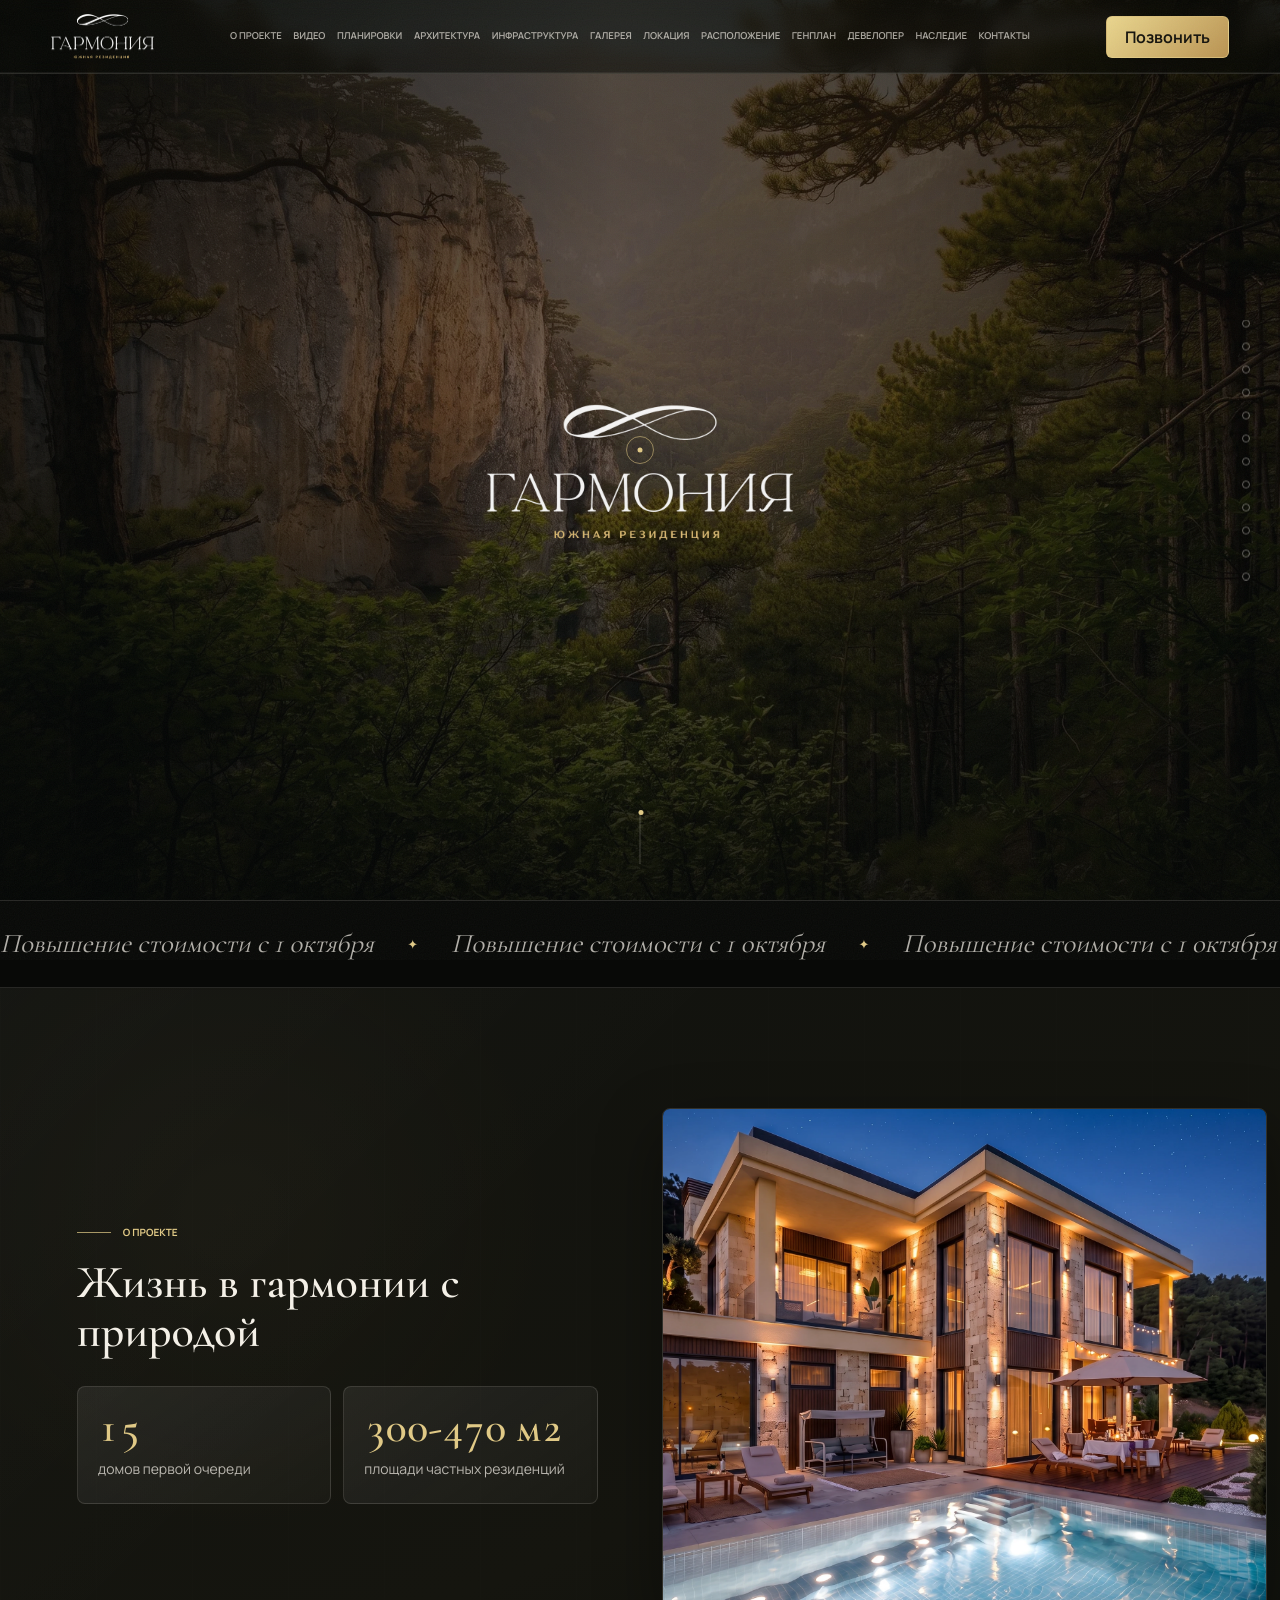
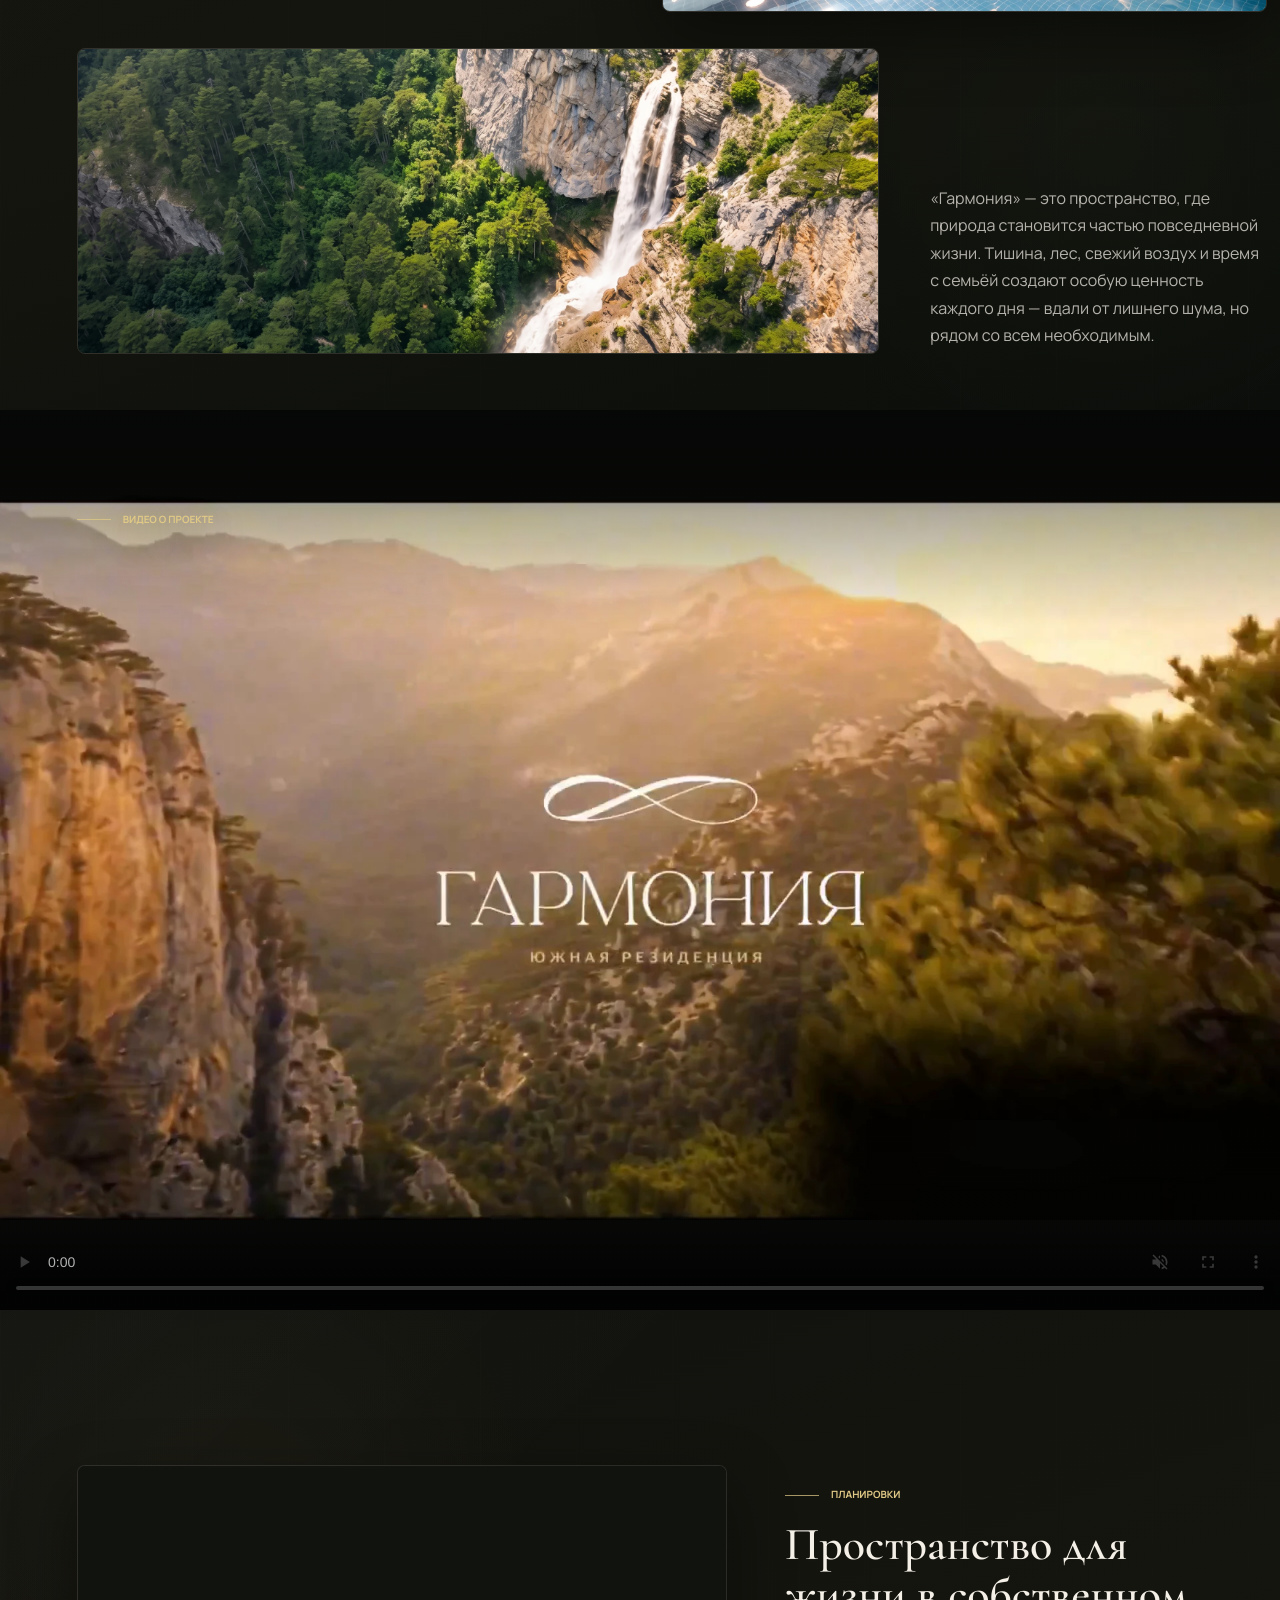
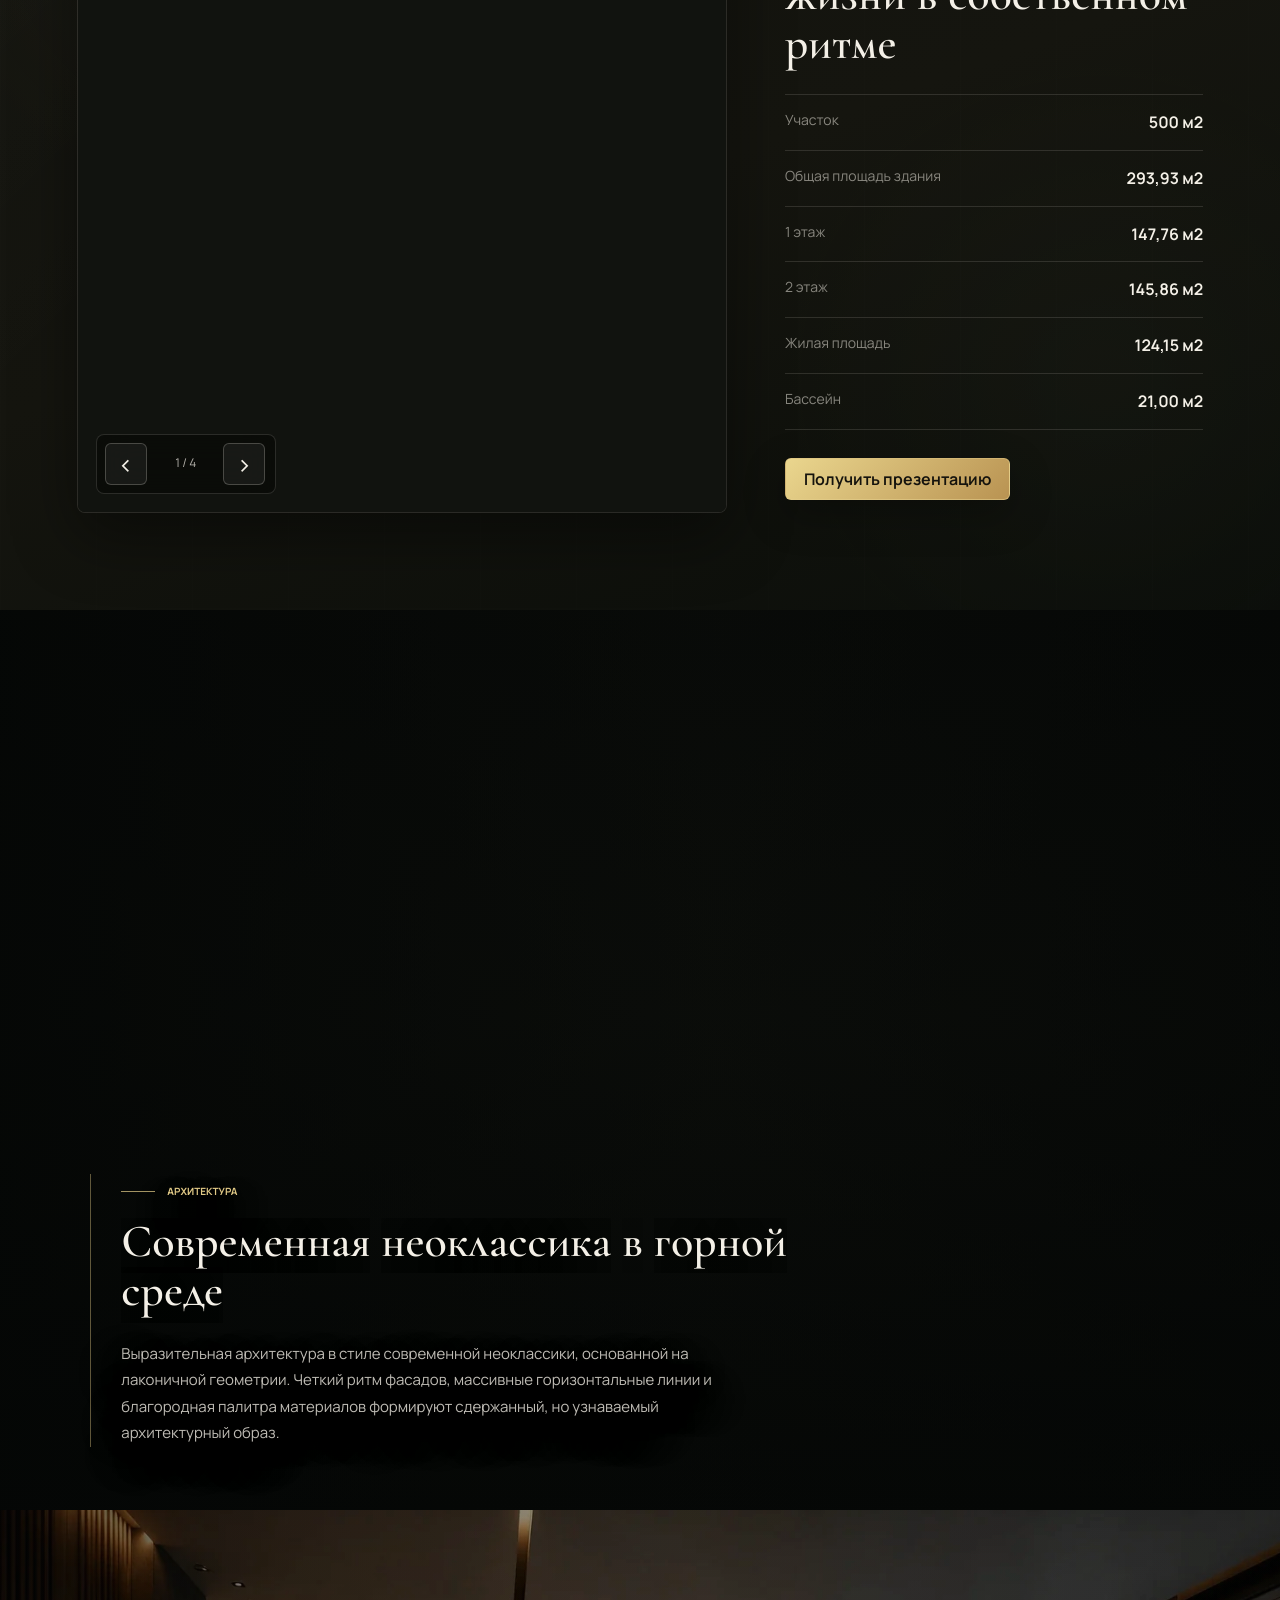
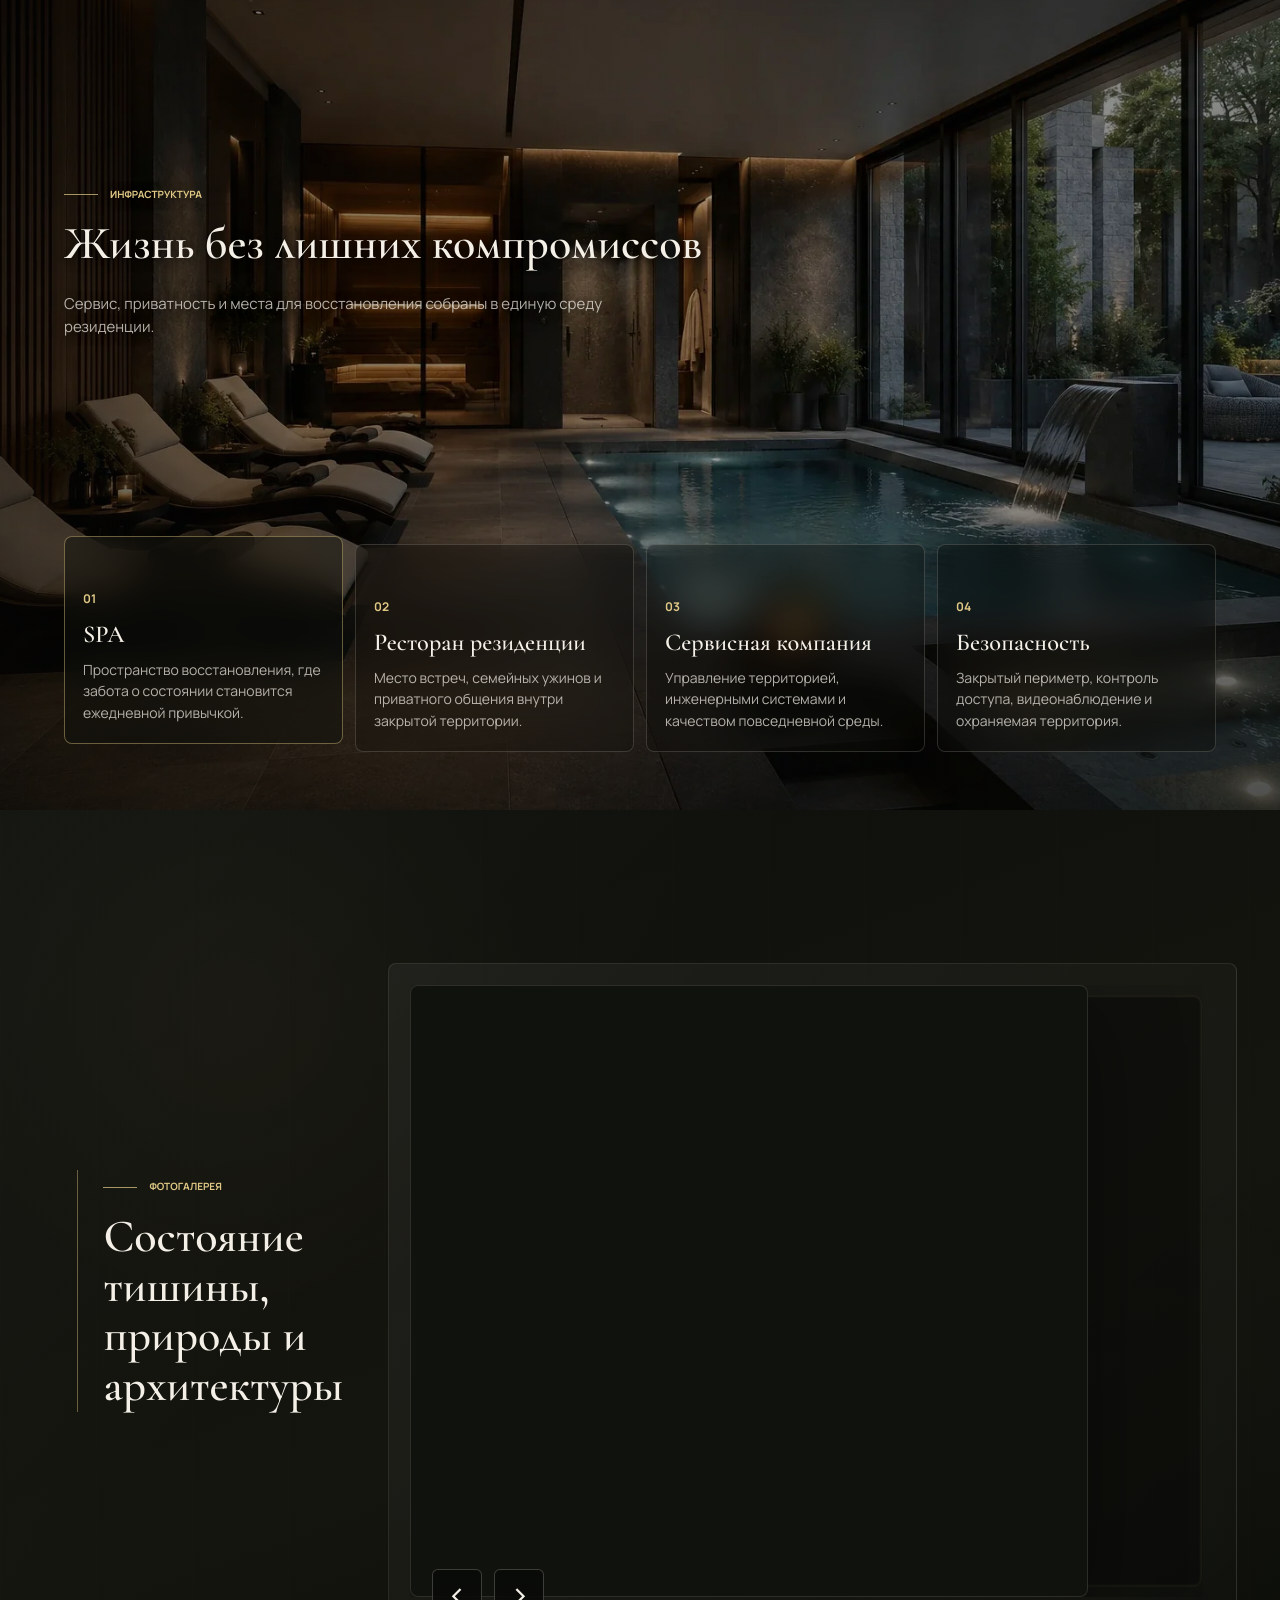
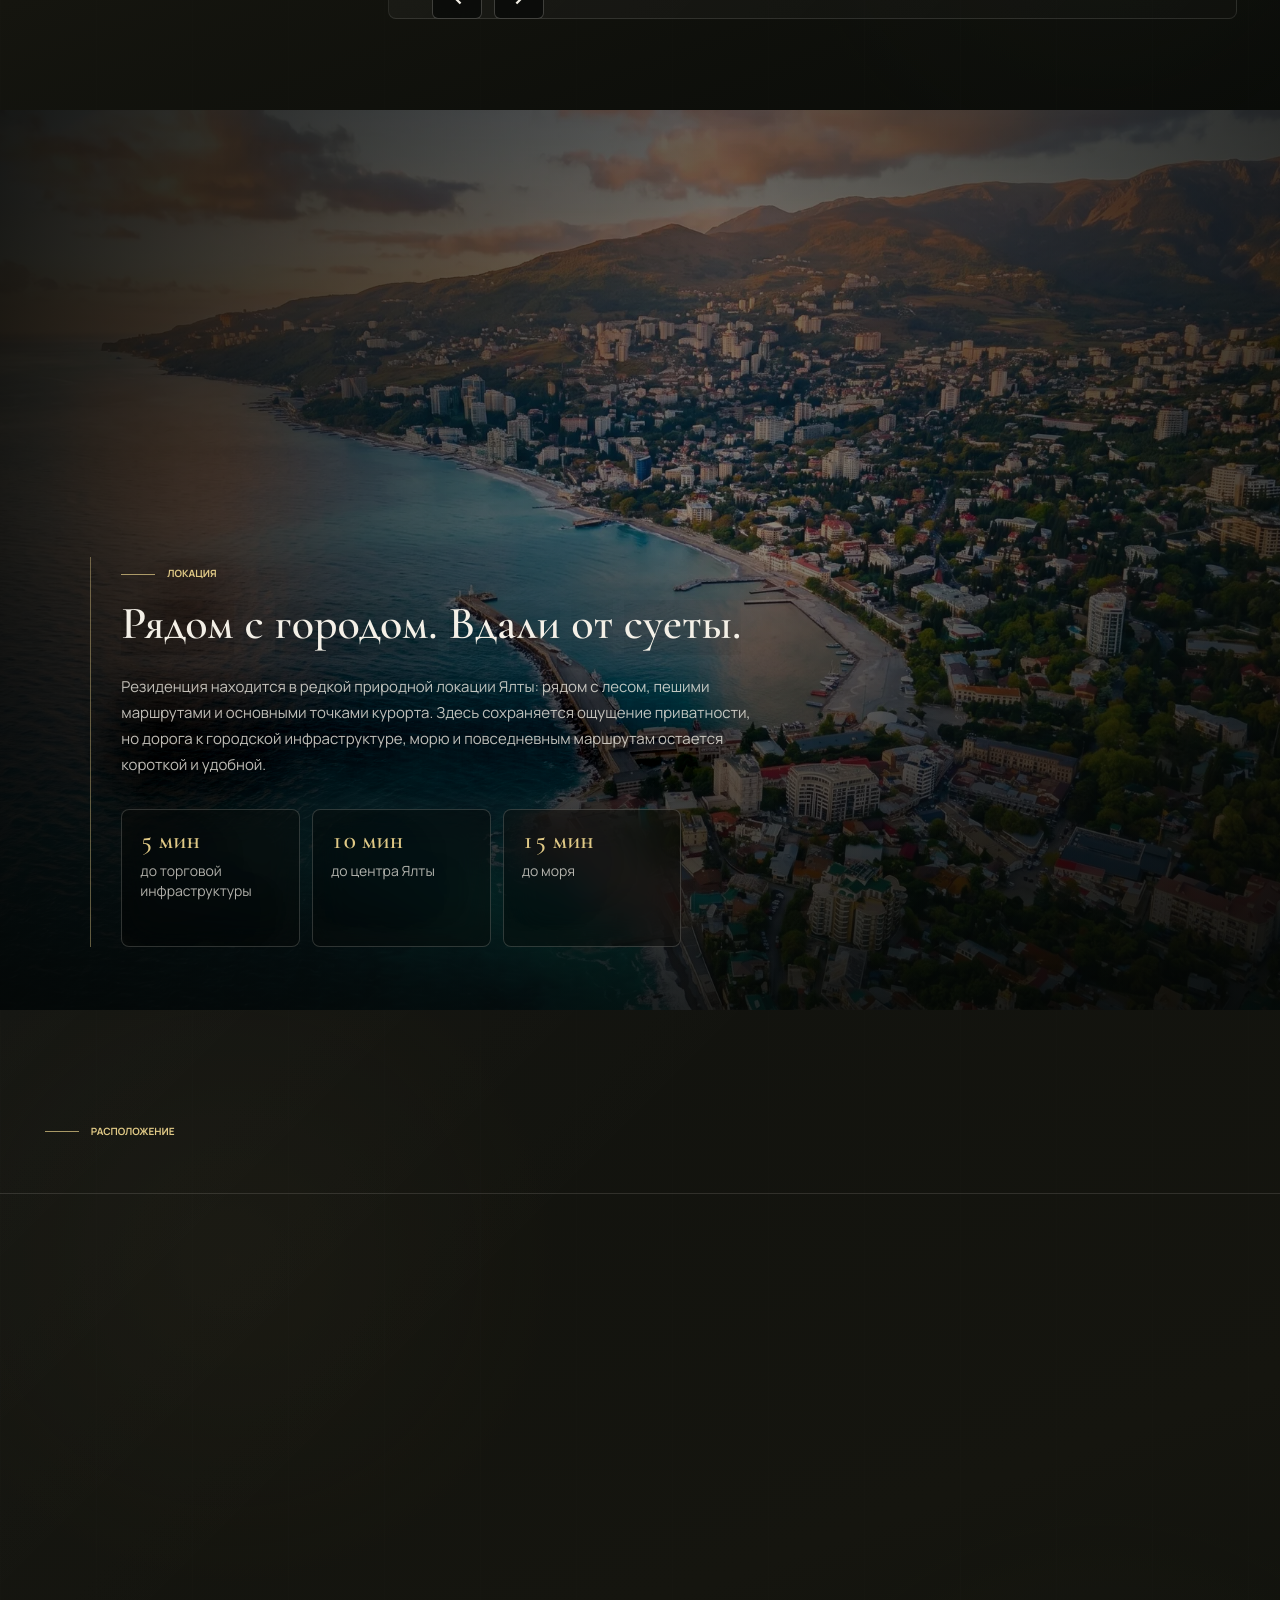
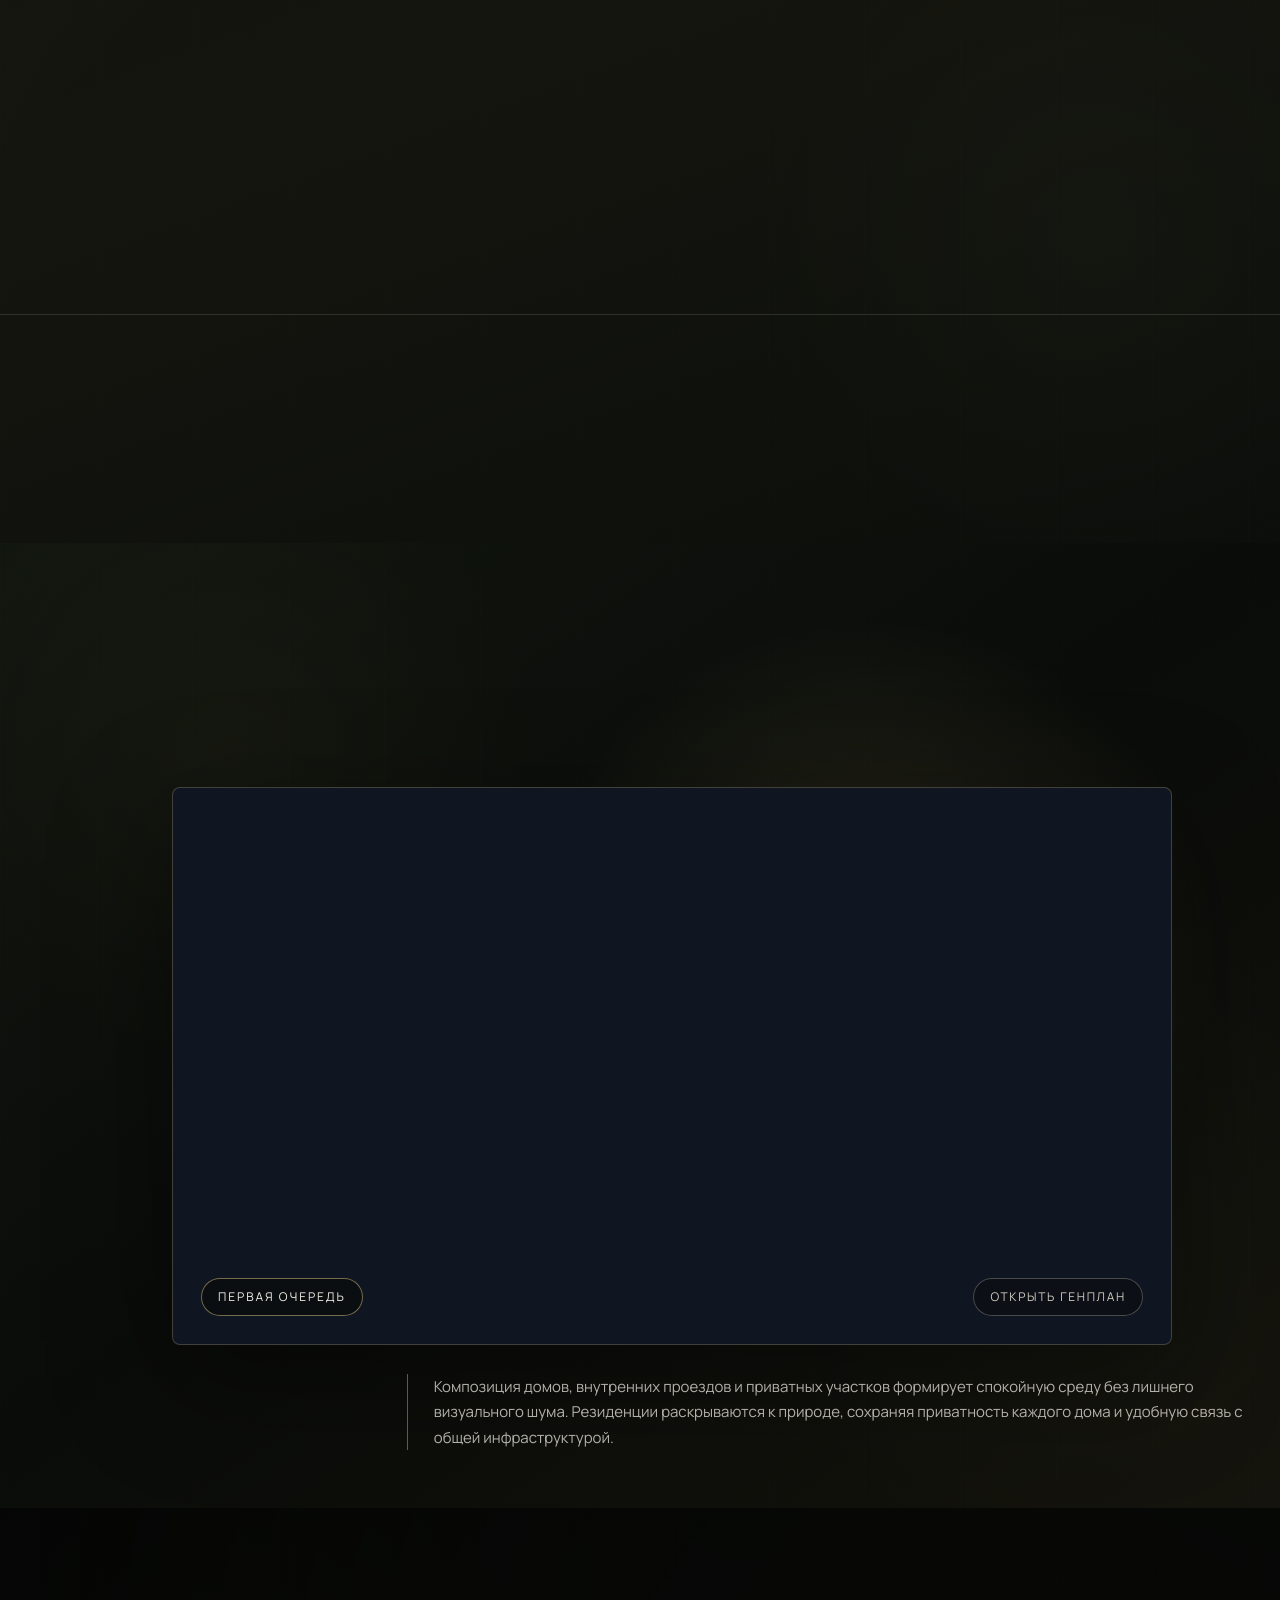
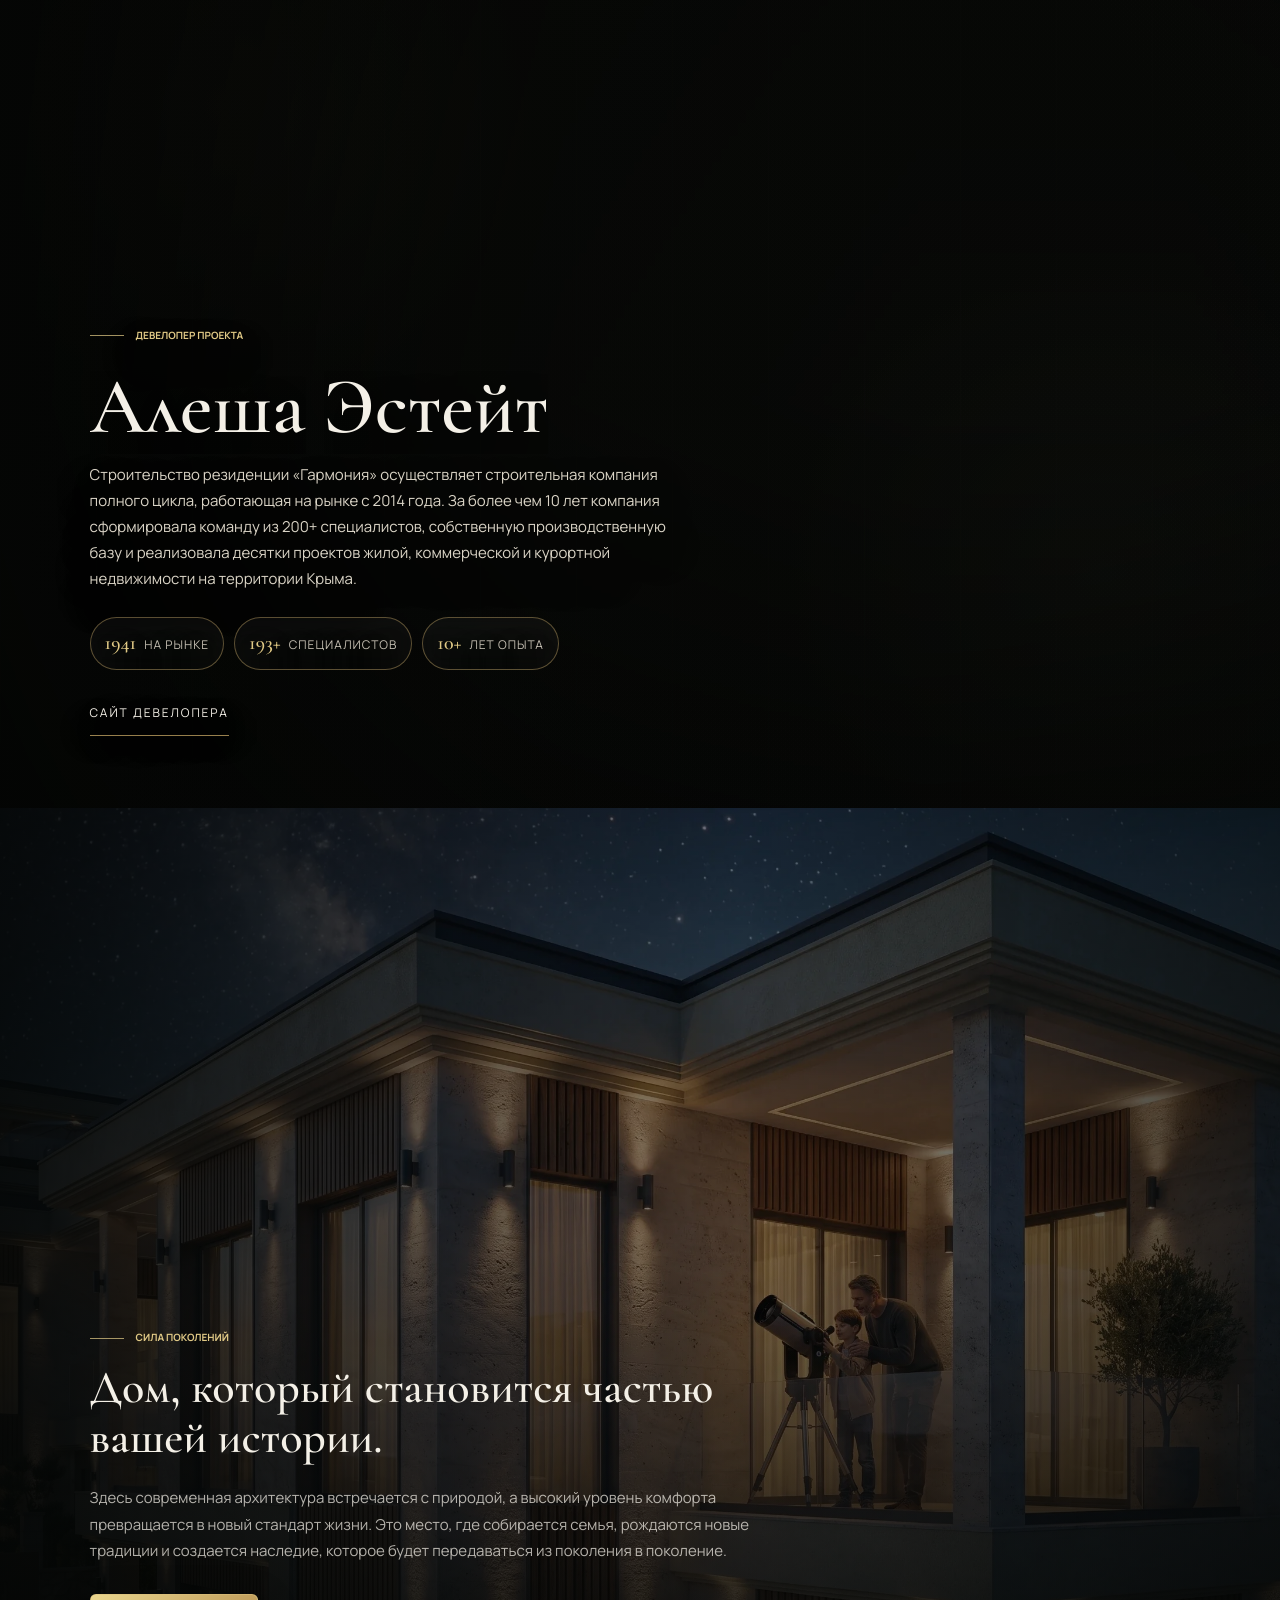
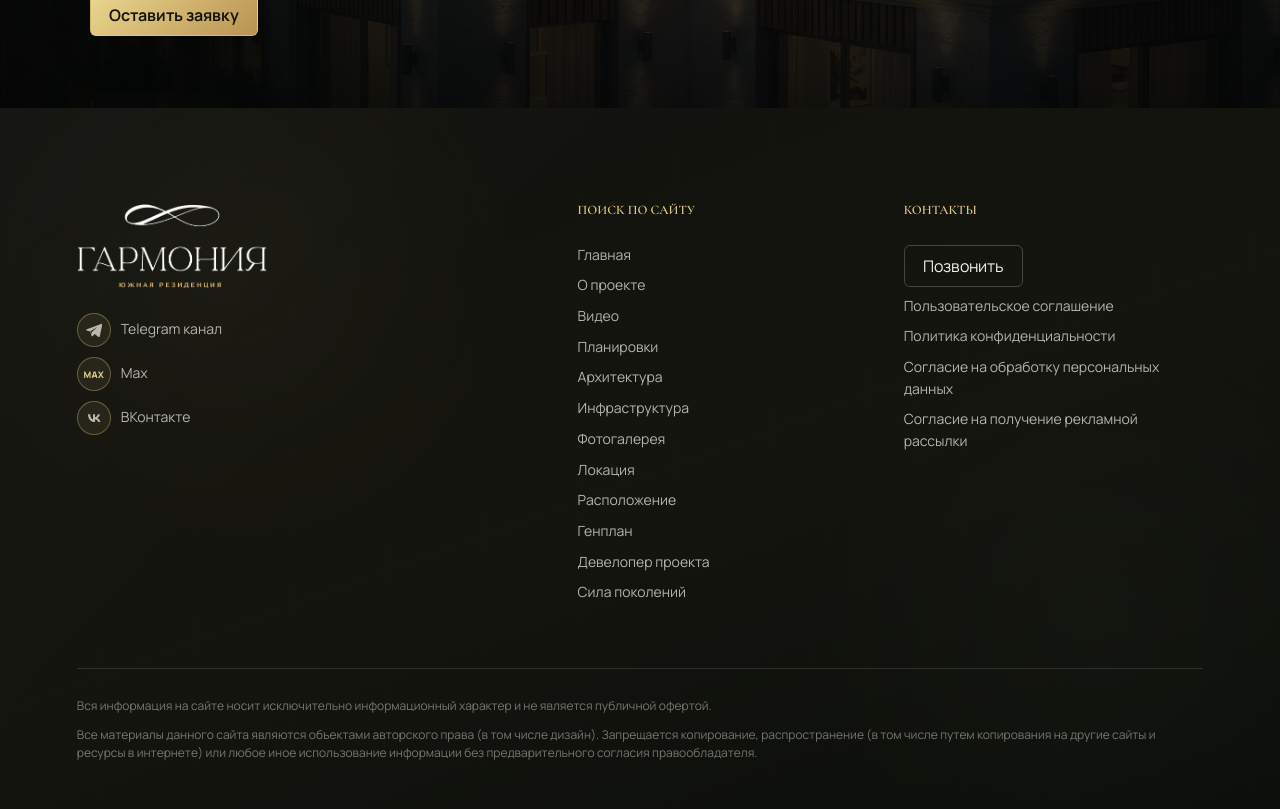
==== commit 5092318c: "Preserve existing live CRM integration" ====
--- a/index.html
+++ b/index.html
@@ -427,5 +427,6 @@
   </div>
 
   <script src="script.js?v=20261001-visuals" defer></script>
+  <script defer src="https://crm.harmony-yalta.ru/assets/site-connector.js?v=1.3.2" data-crm-connector="sc_e0f7fbafed3ffe762cc0d7560b20b90c" data-crm-consent="implicit" data-crm-consent-cookie="crm_analytics_consent"></script>
 </body>
 </html>
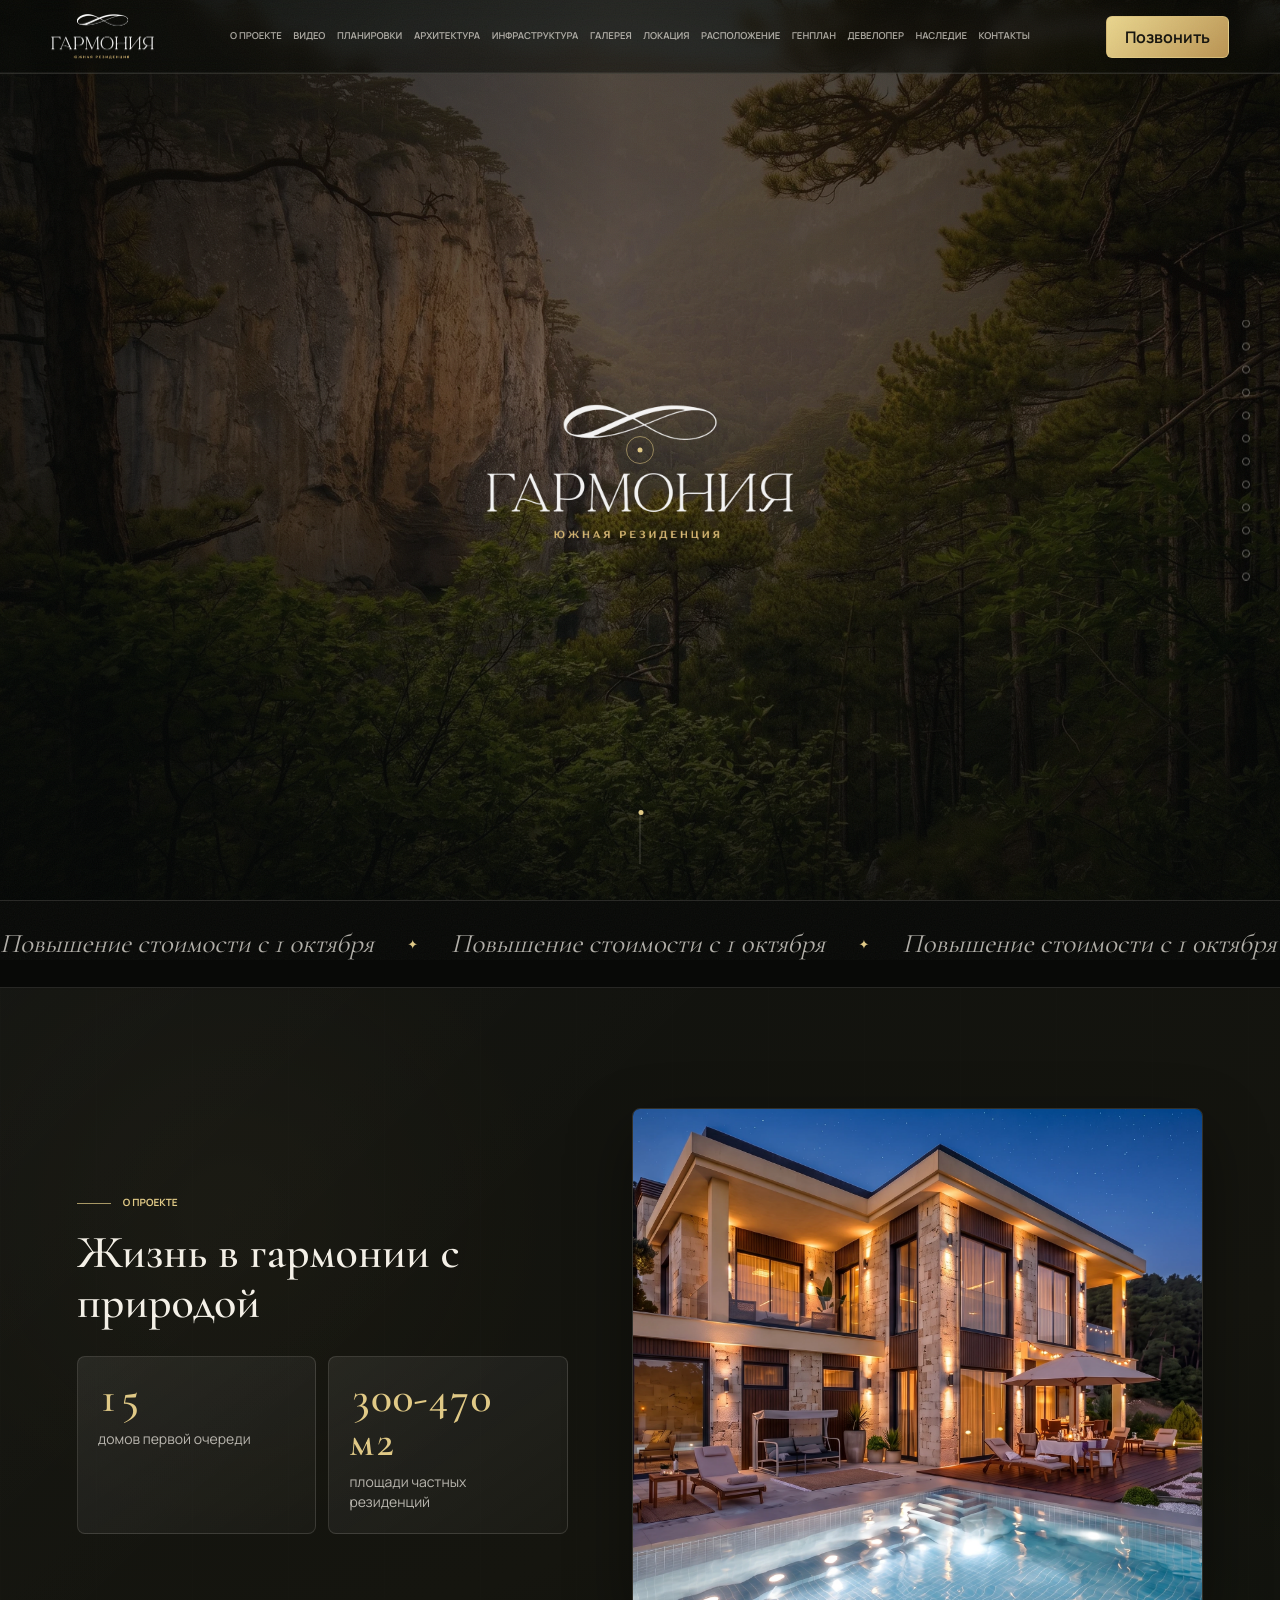
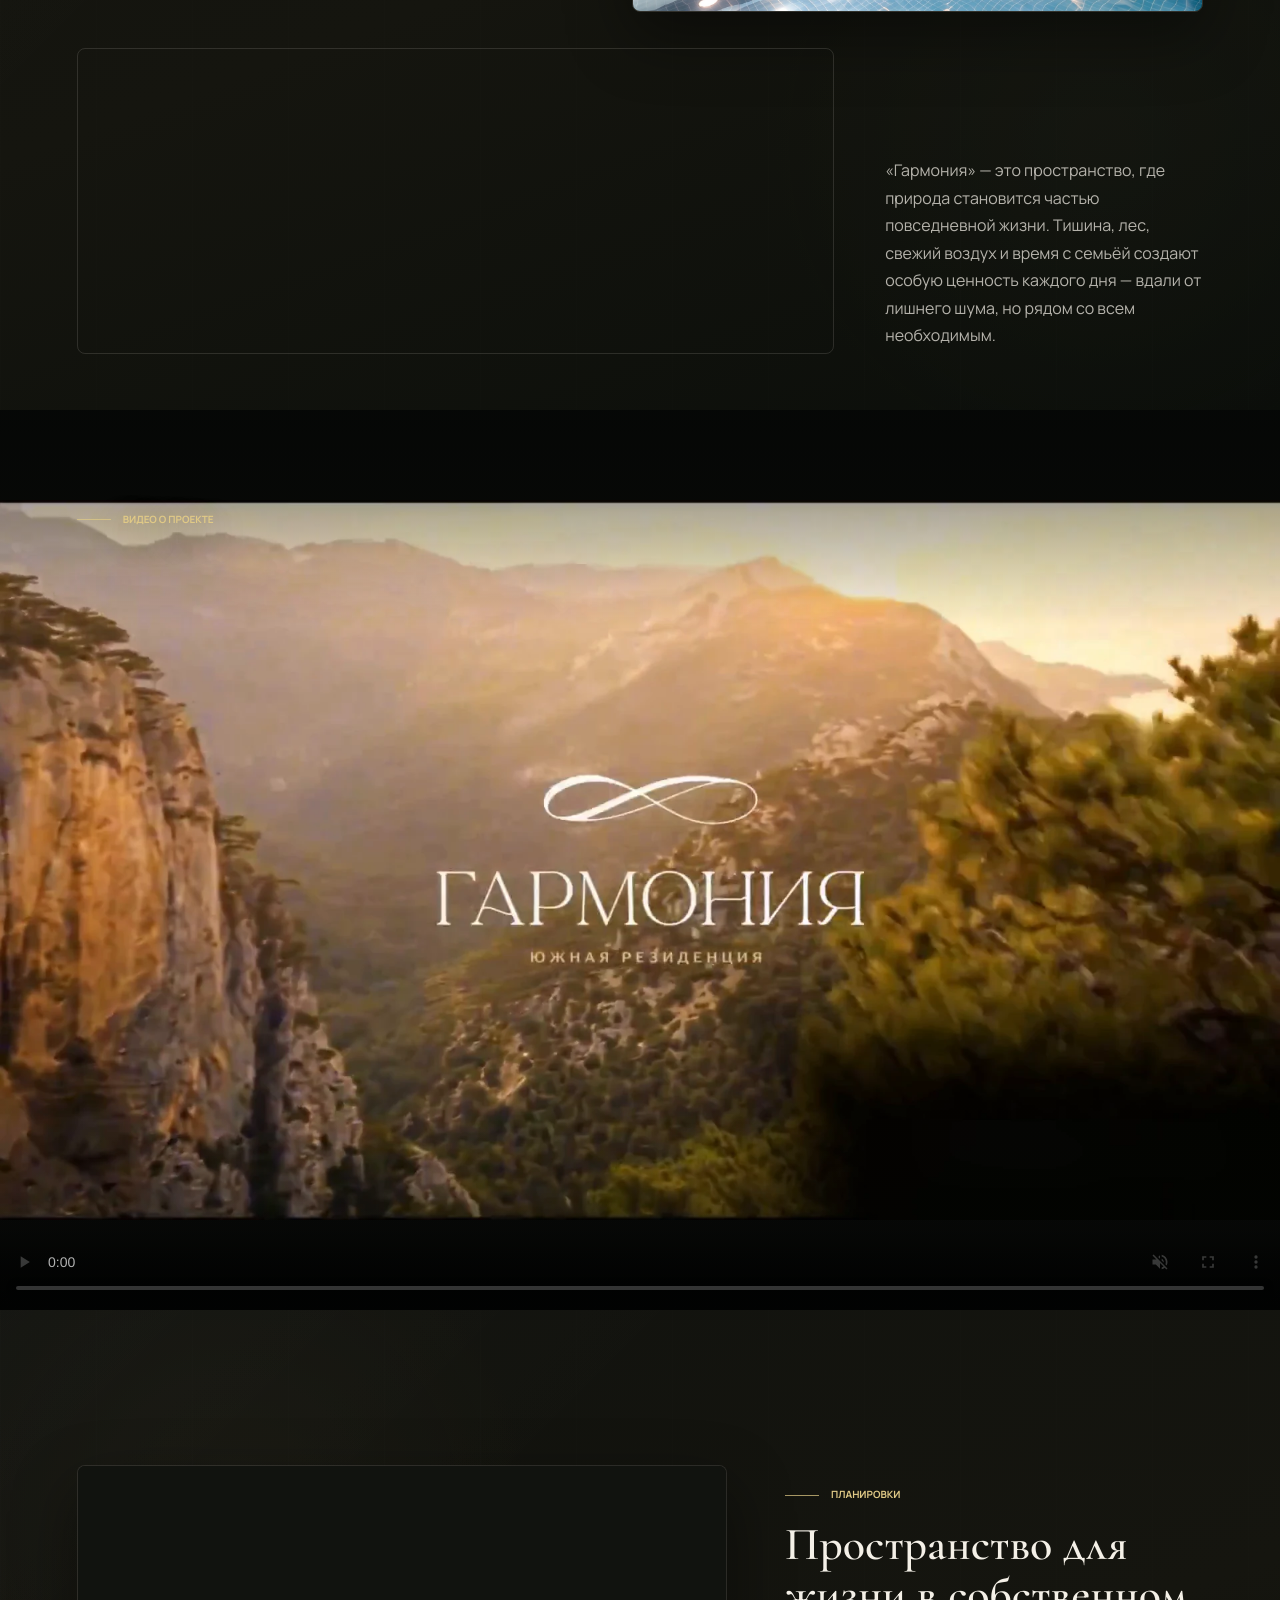
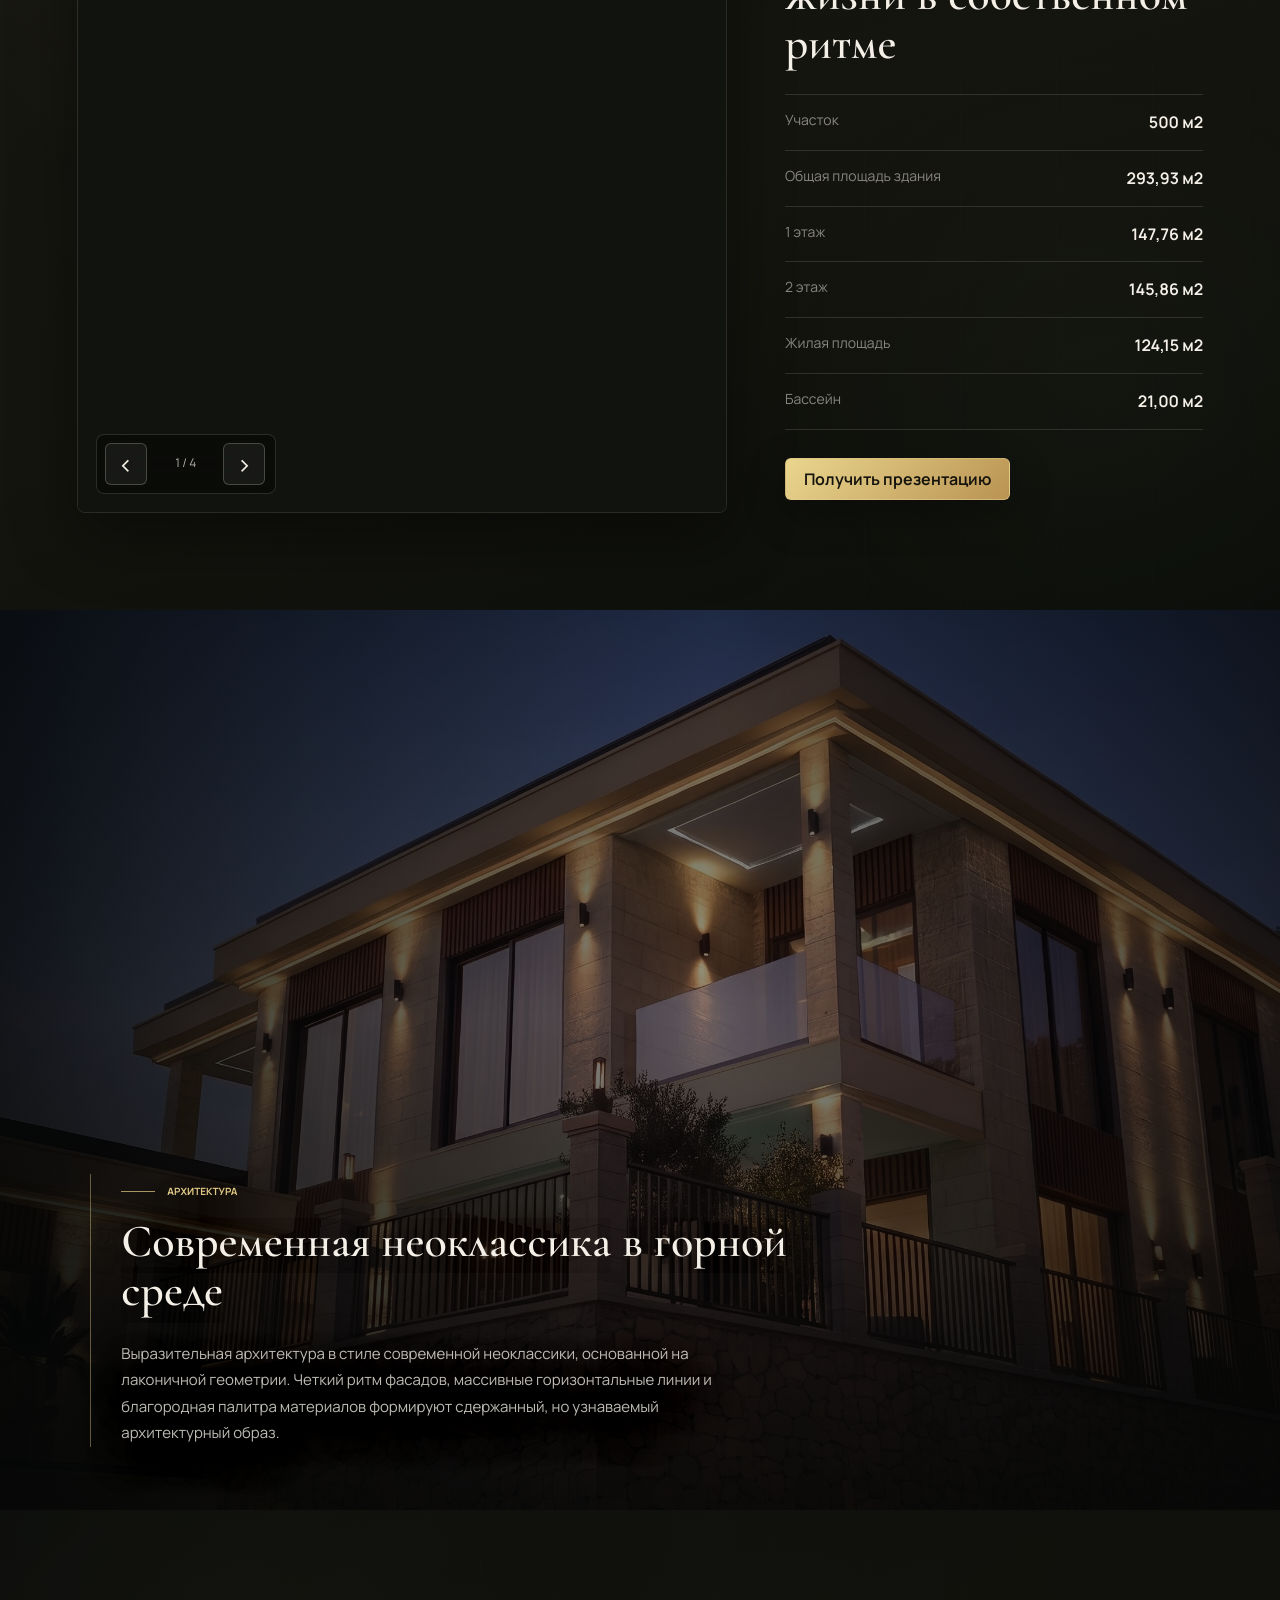
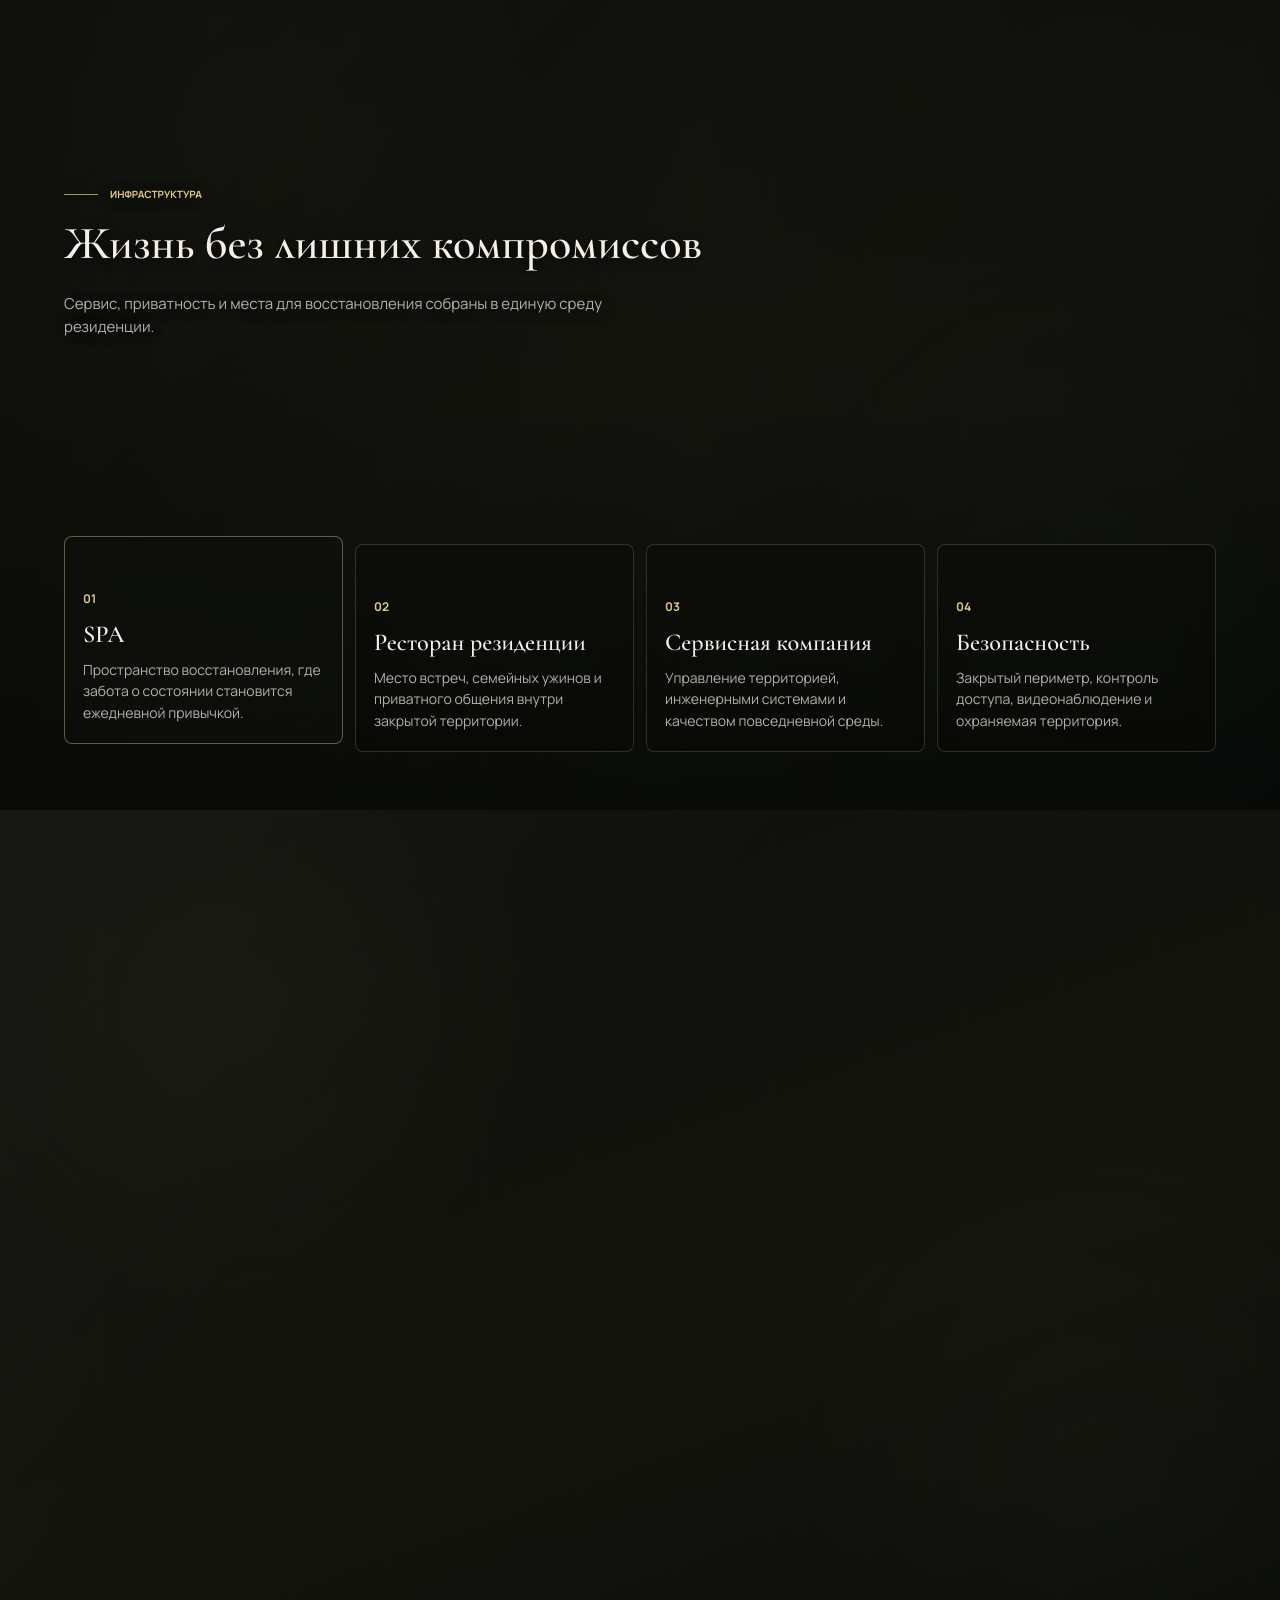
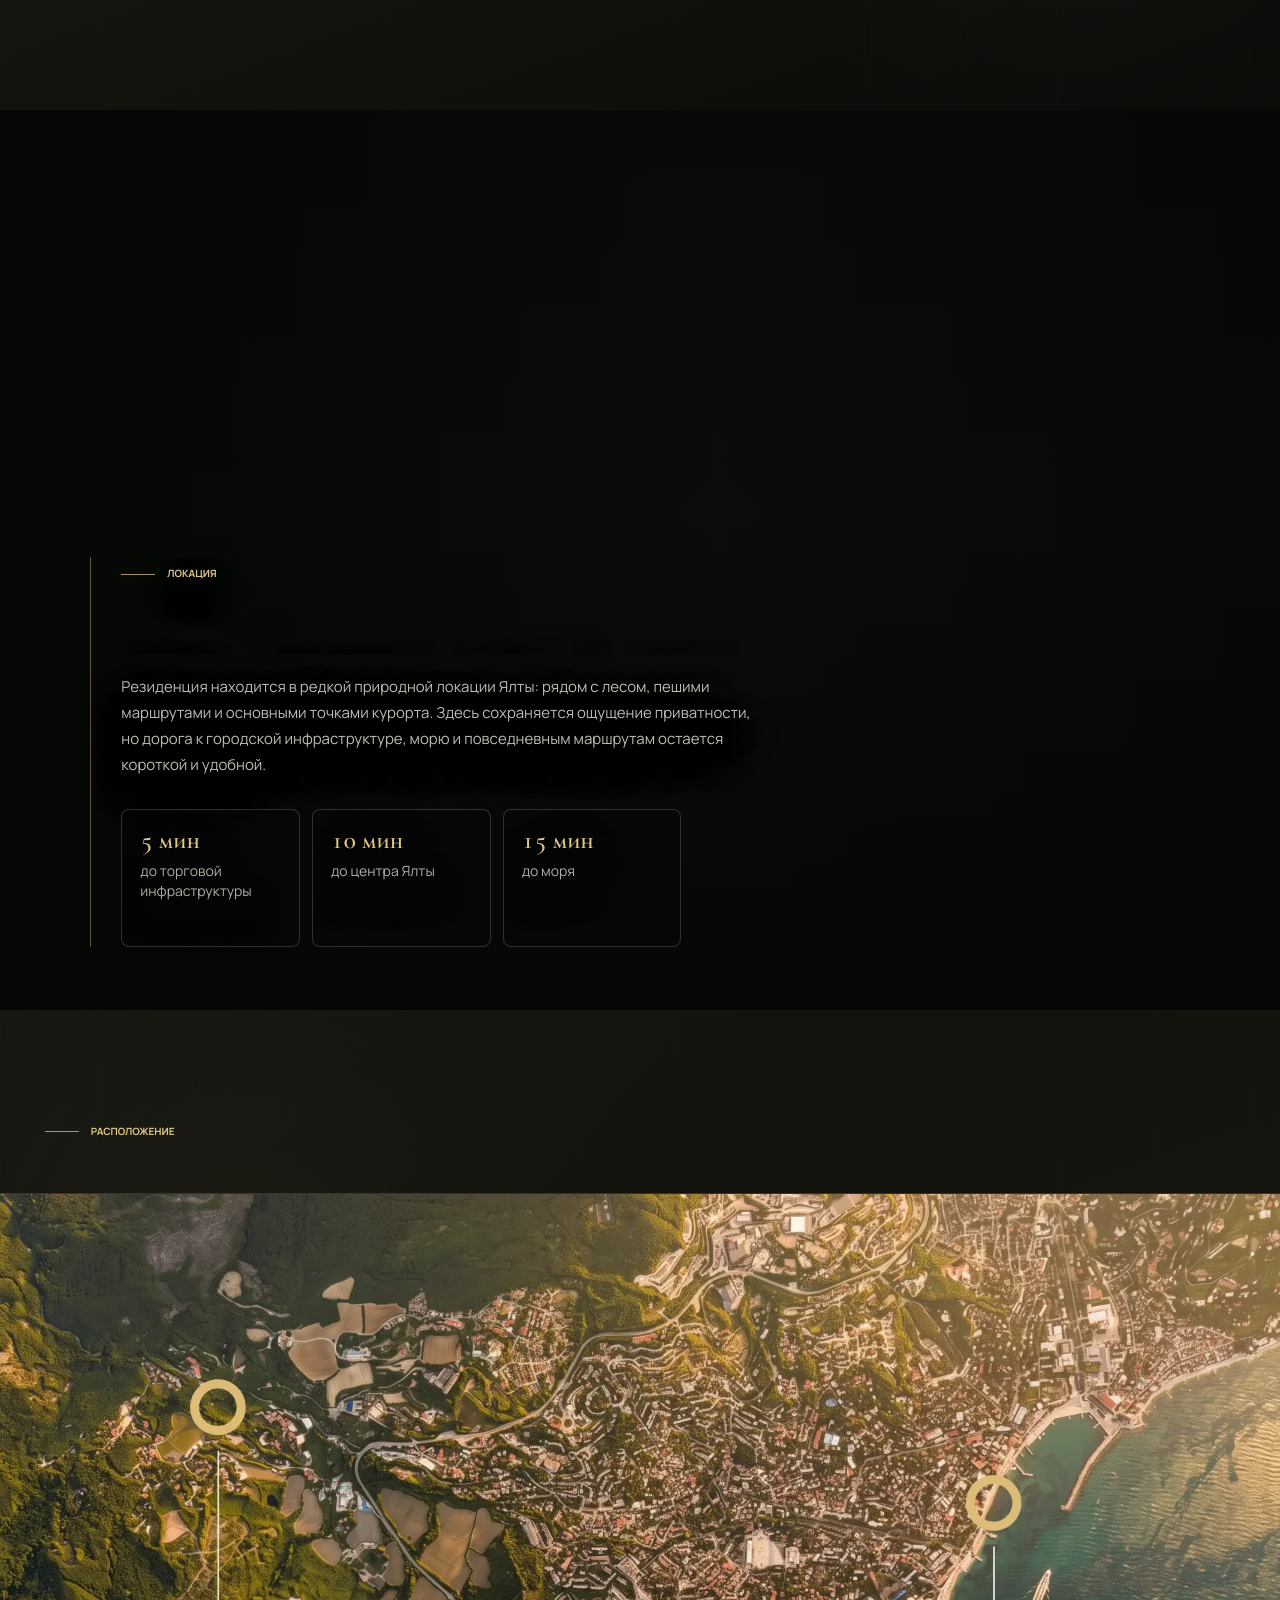
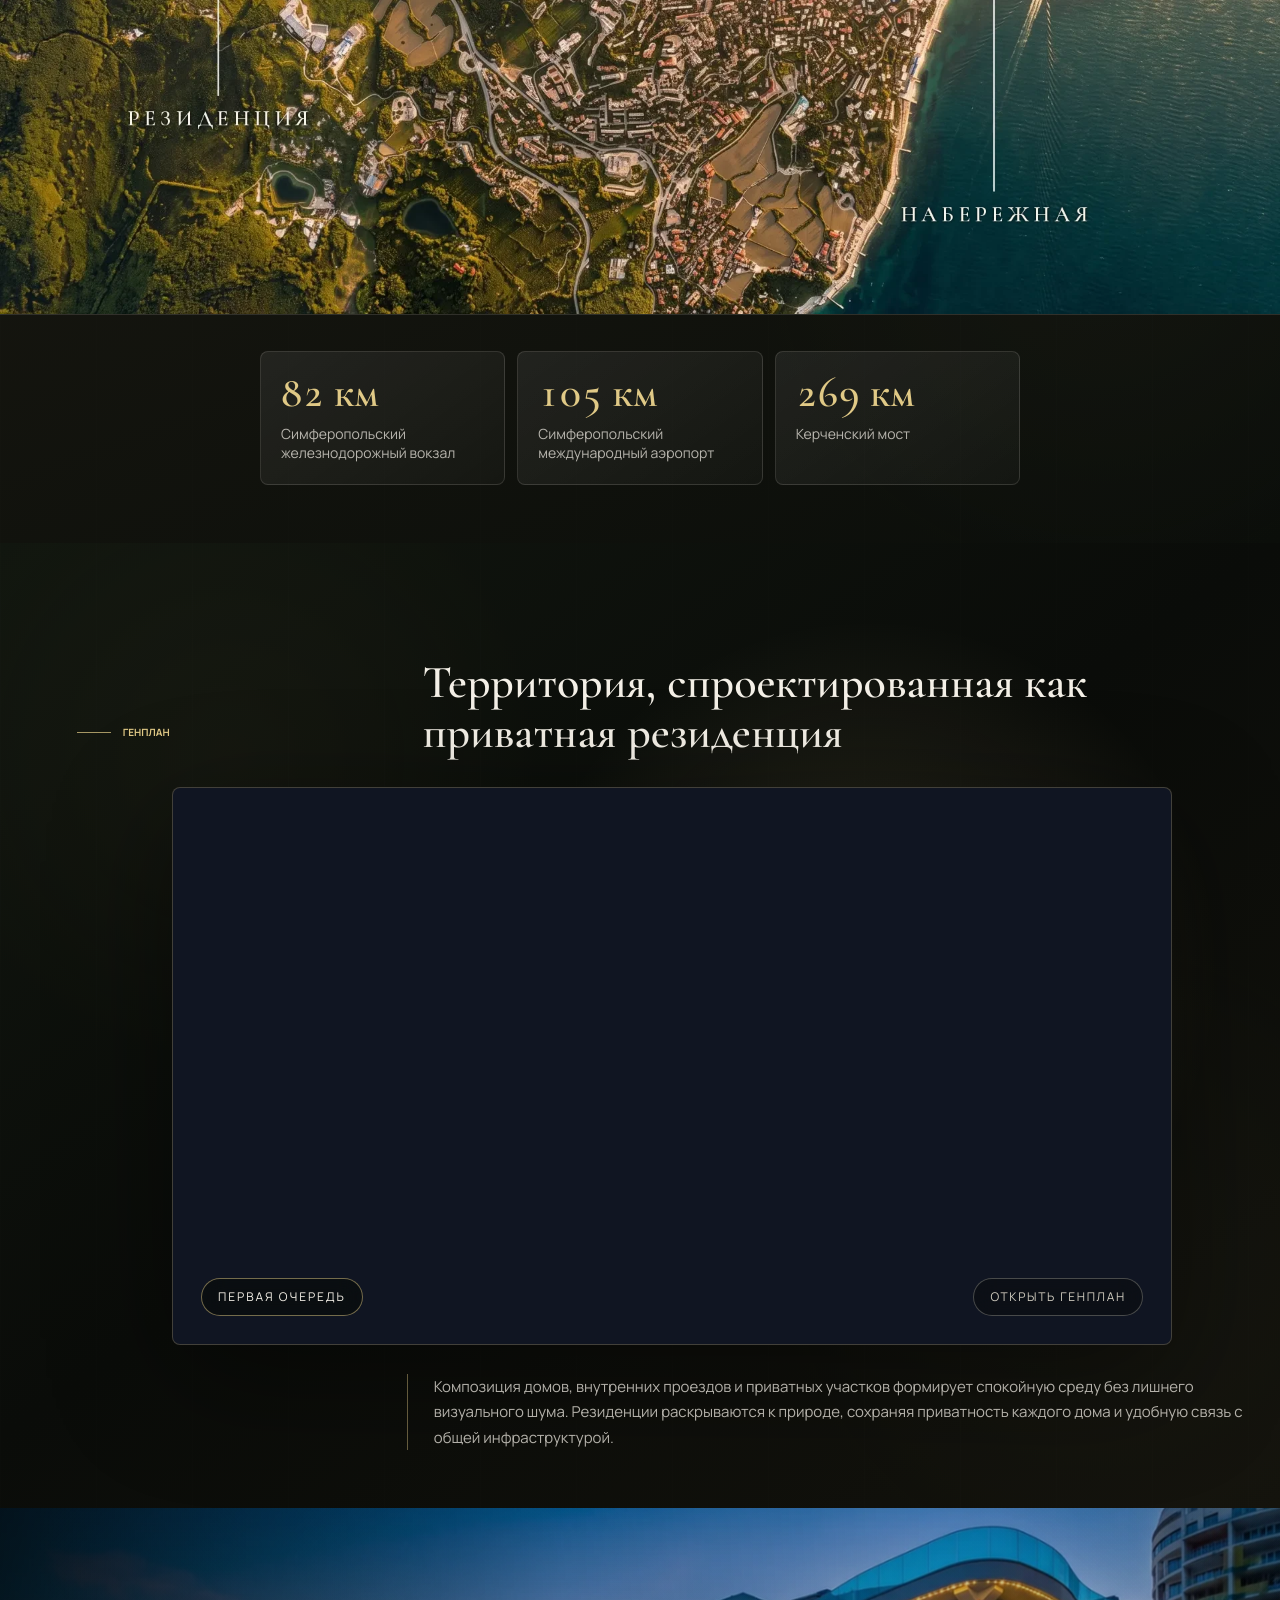
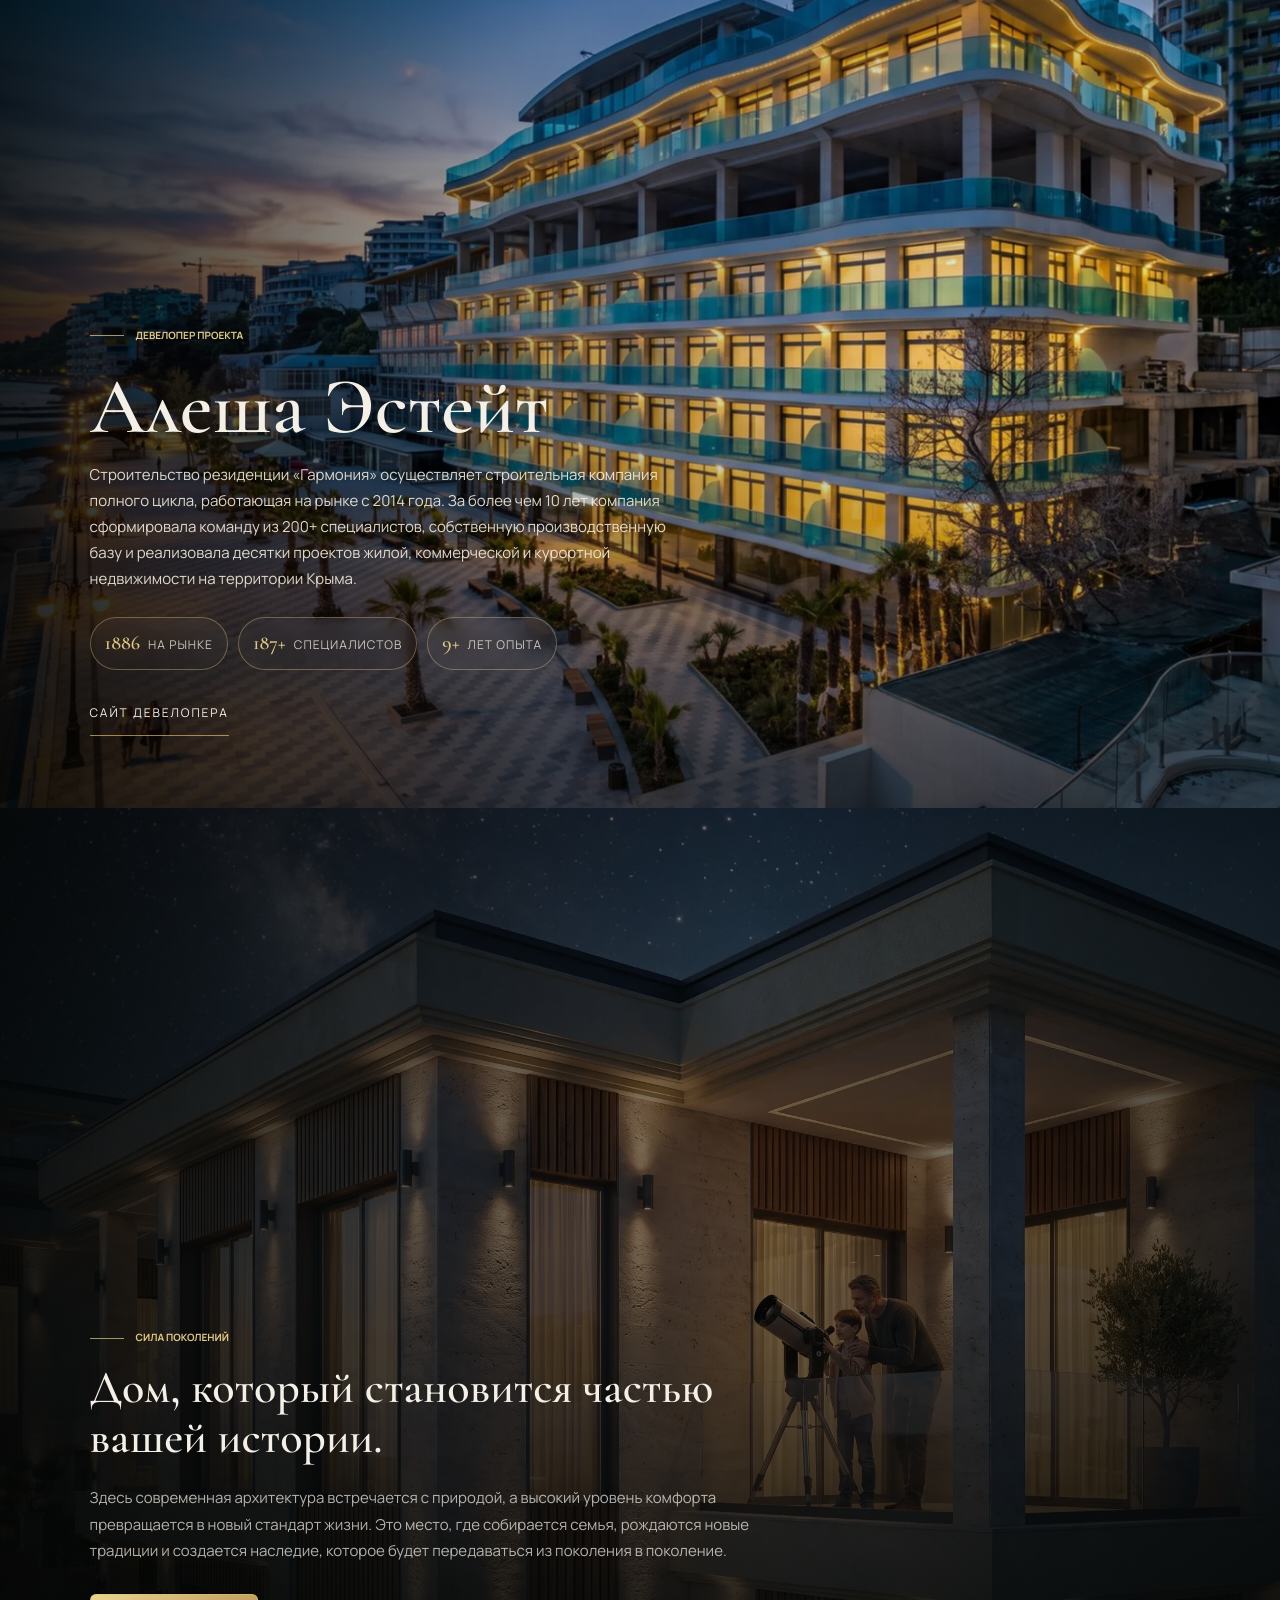
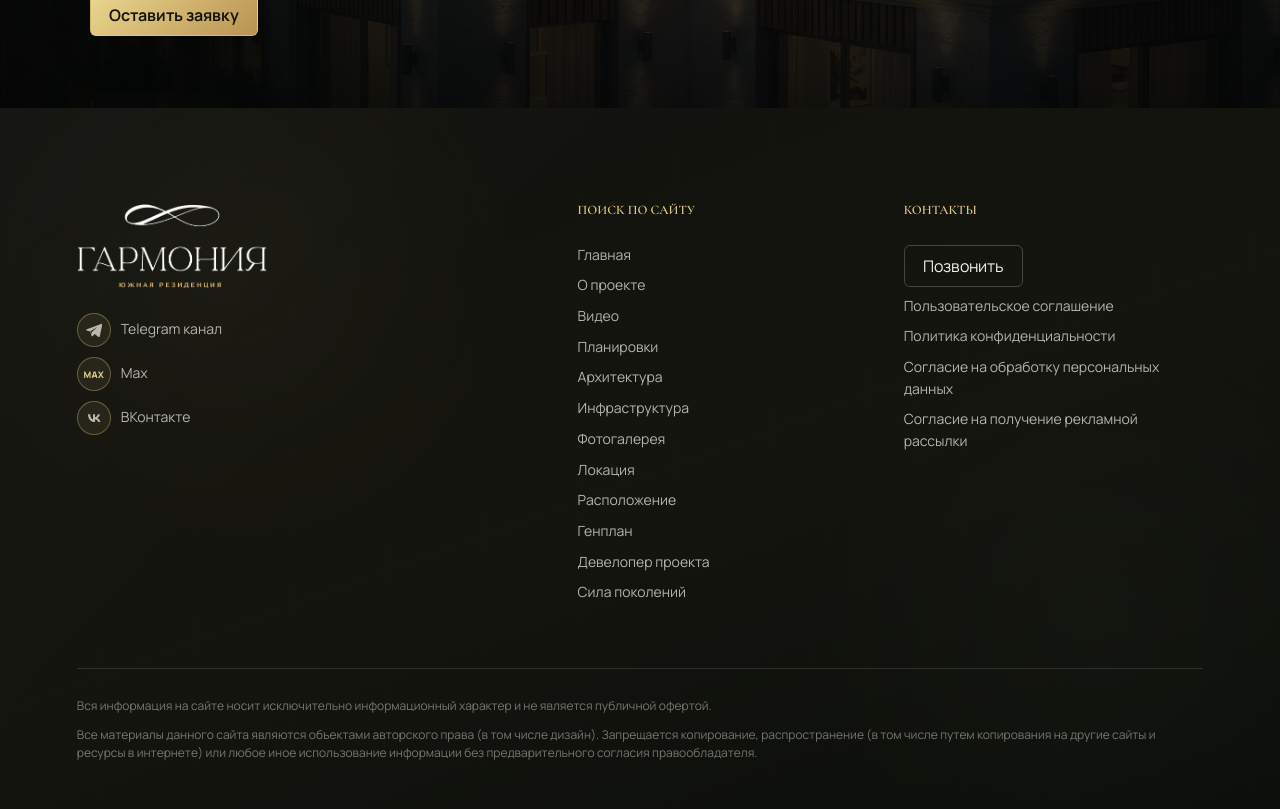
==== commit 39656edb: "Keep all architecture scenes full height and contain about layout" ====
--- a/index.html
+++ b/index.html
@@ -31,7 +31,7 @@
   <link rel="icon" type="image/png" href="assets/brand/favicon-192.png" sizes="192x192">
   <link rel="apple-touch-icon" href="assets/brand/favicon-180.png">
   <link rel="preload" as="image" href="assets/new/hero-forest.webp" fetchpriority="high">
-  <link rel="stylesheet" href="styles.css?v=20261001-visuals">
+  <link rel="stylesheet" href="styles.css?v=20261001-visuals-02">
   <script type="application/ld+json">
   {
     "@context": "https://schema.org",
@@ -426,7 +426,7 @@
     <button class="lightbox__next" type="button" aria-label="Следующее фото">›</button>
   </div>
 
-  <script src="script.js?v=20261001-visuals" defer></script>
+  <script src="script.js?v=20261001-visuals-02" defer></script>
   <script defer src="https://crm.harmony-yalta.ru/assets/site-connector.js?v=1.3.2" data-crm-connector="sc_e0f7fbafed3ffe762cc0d7560b20b90c" data-crm-consent="implicit" data-crm-consent-cookie="crm_analytics_consent"></script>
 </body>
 </html>
--- a/styles.css
+++ b/styles.css
@@ -806,6 +806,7 @@
 
 .about {
   display: grid;
+  grid-template-columns: minmax(0, 1fr);
   align-content: center;
   gap: clamp(28px, 4vh, 56px);
   padding: calc(var(--header-h) + 46px) clamp(22px, 6vw, 90px) 56px;
@@ -813,8 +814,9 @@
 
 .about__top,
 .about__bottom {
-  width: var(--container);
-  max-width: 100%;
+  width: 100%;
+  max-width: var(--container);
+  min-width: 0;
   margin: 0 auto;
 }
 
@@ -1995,6 +1997,7 @@
 }
 
 .architecture__images img:nth-child(n + 2) {
+  height: 100%;
   opacity: 0;
   animation: architectureScene 21s var(--ease) infinite;
   animation-play-state: paused;
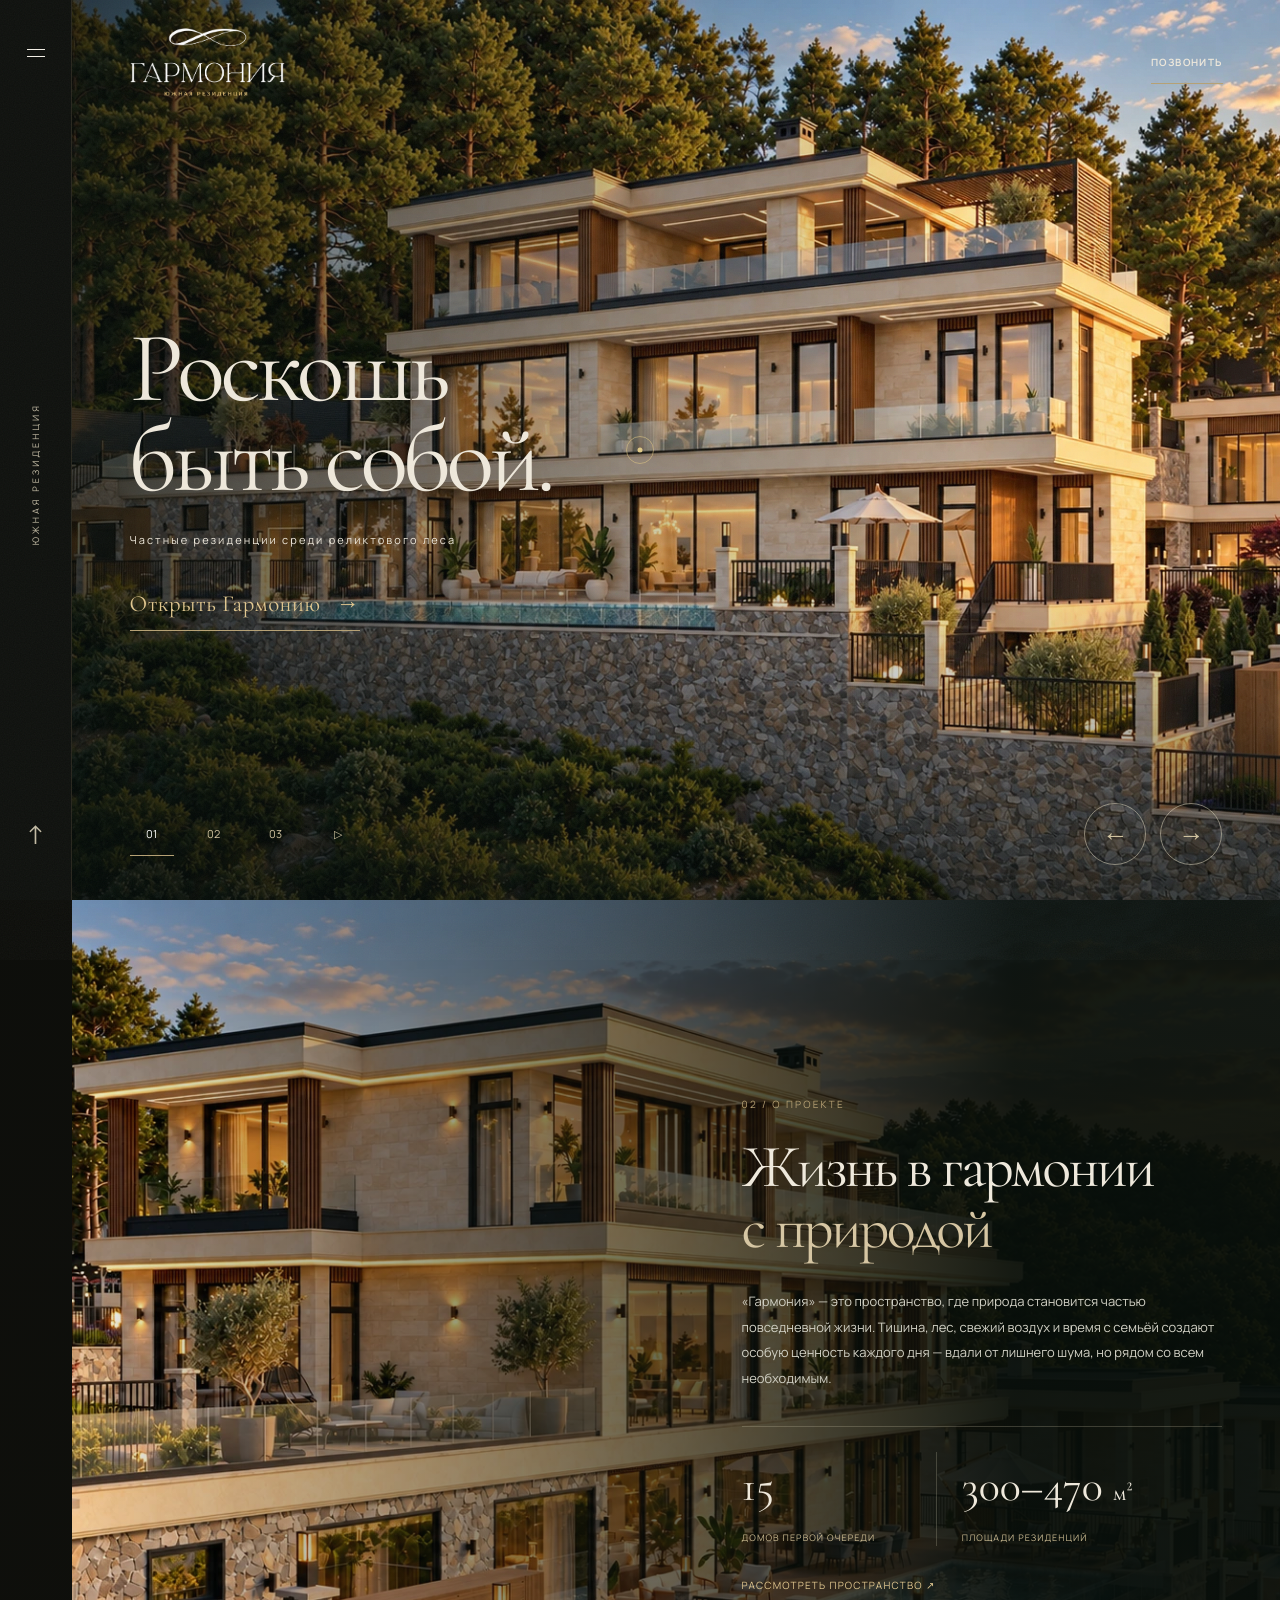
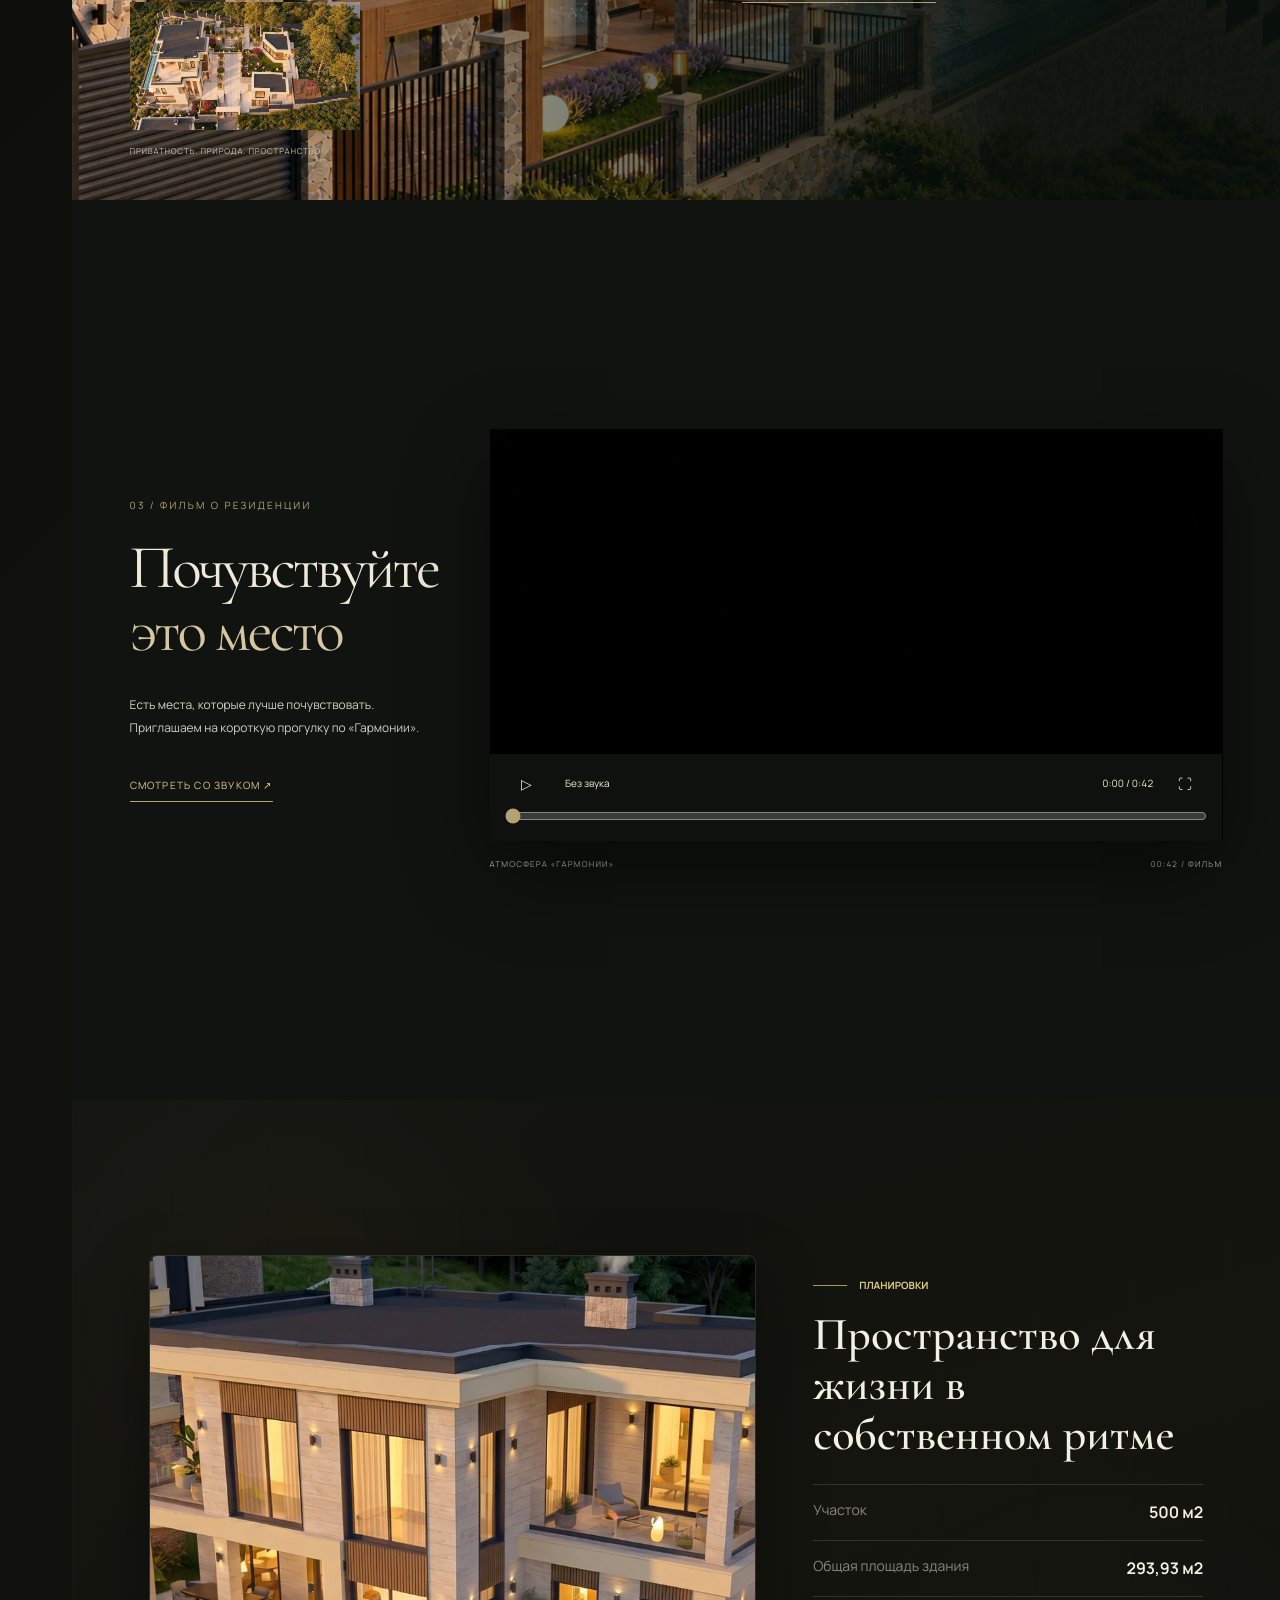
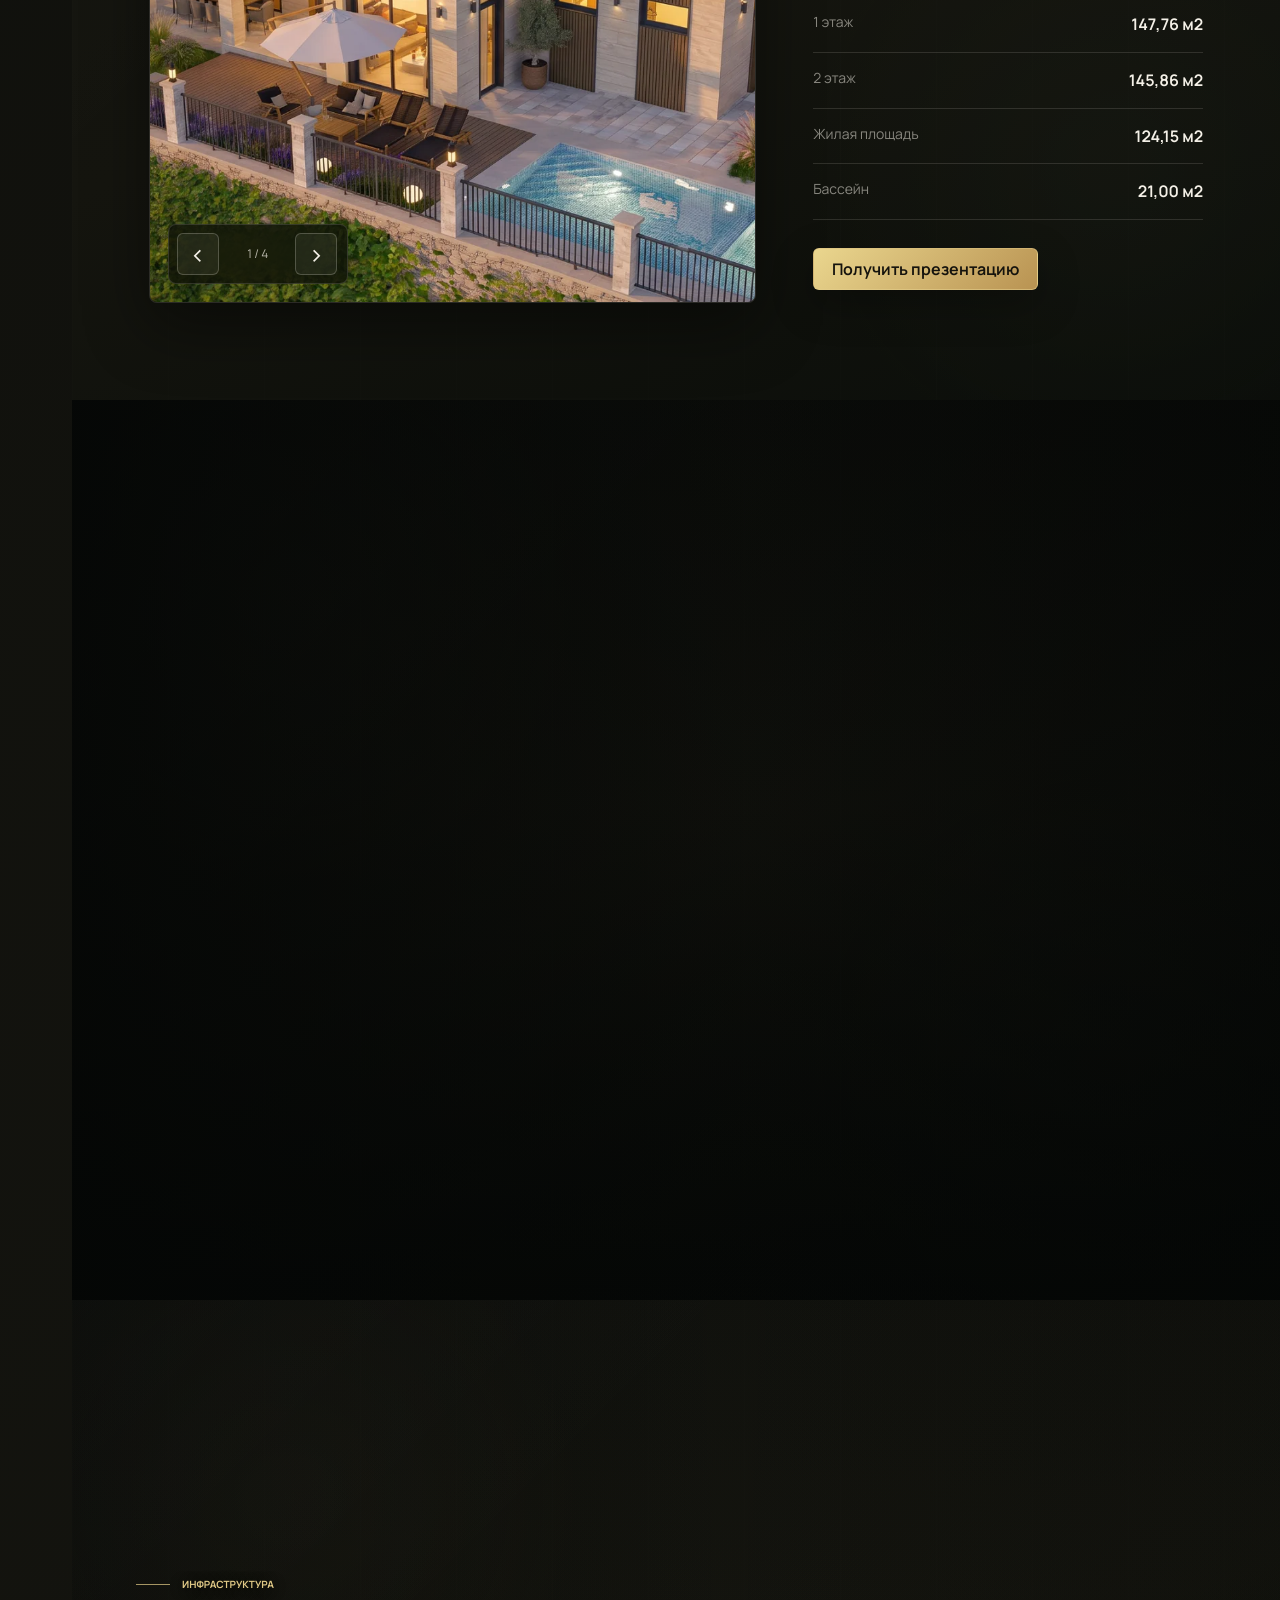
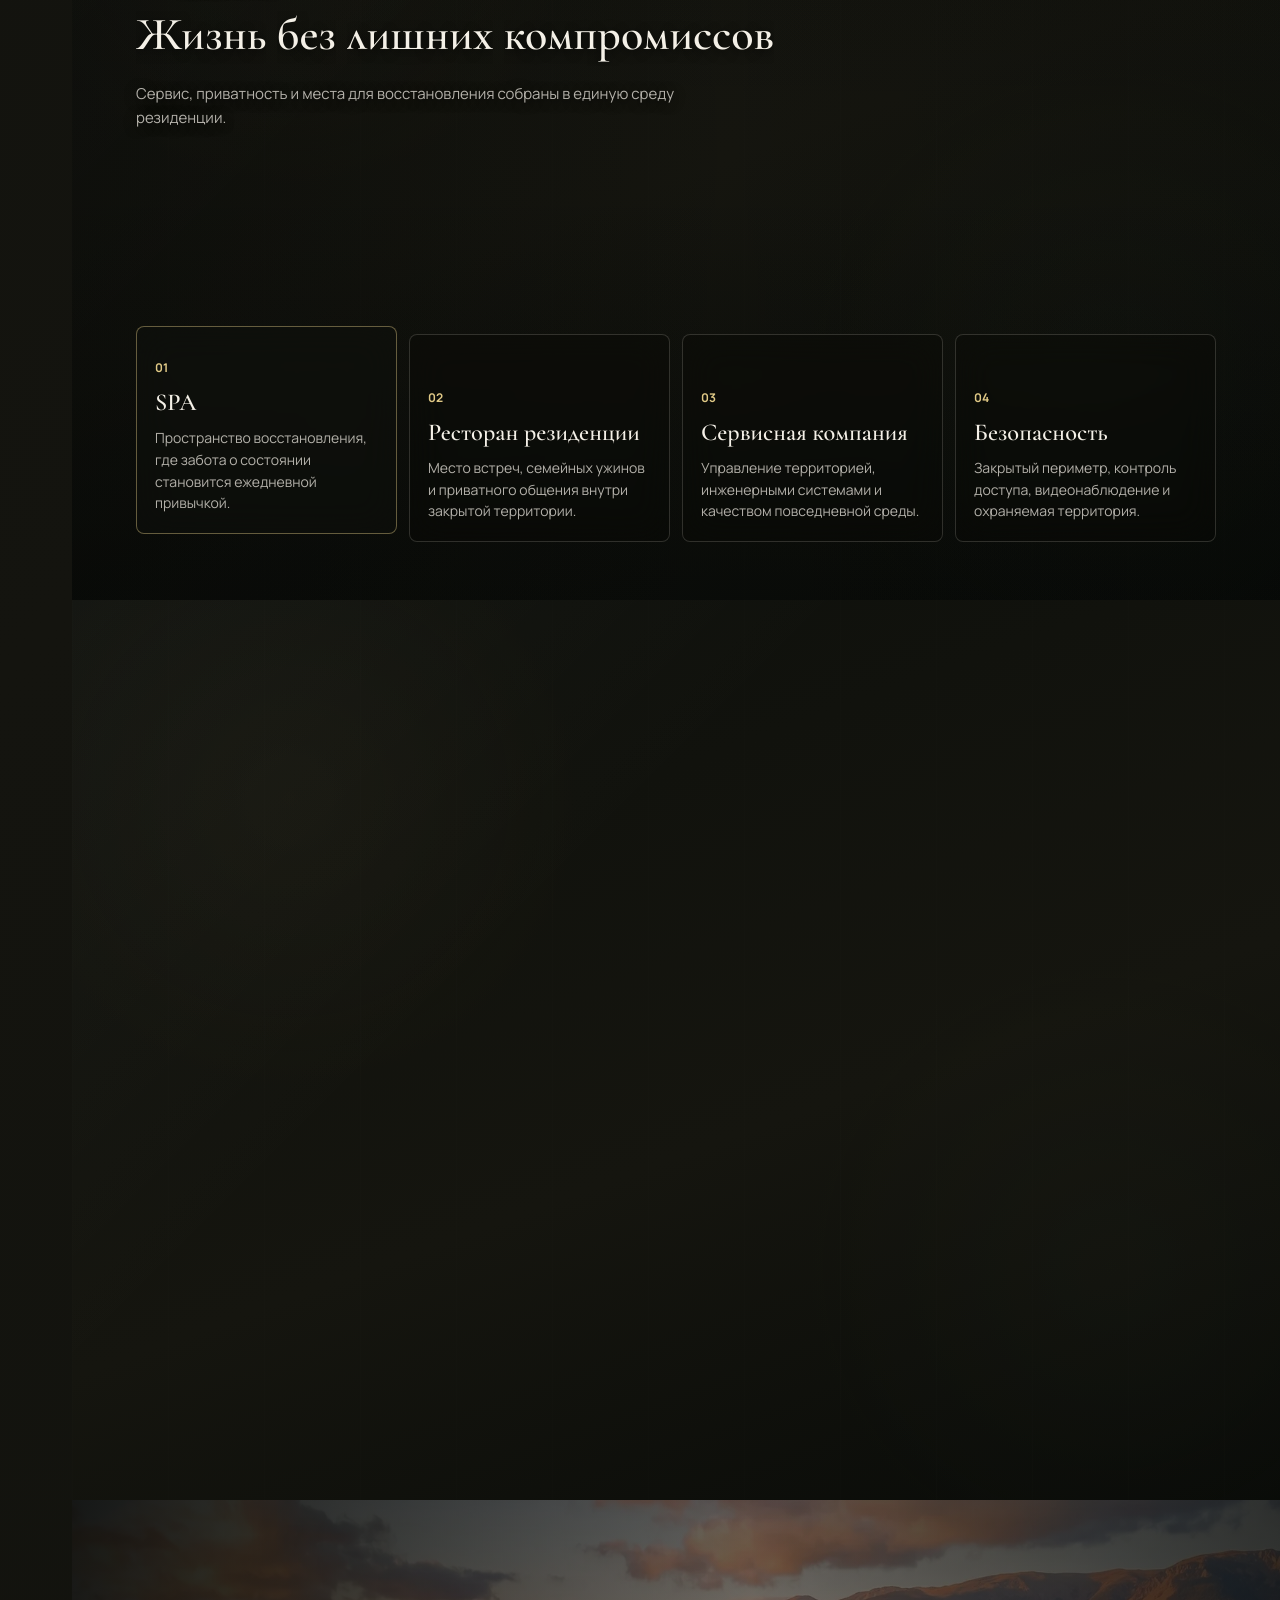
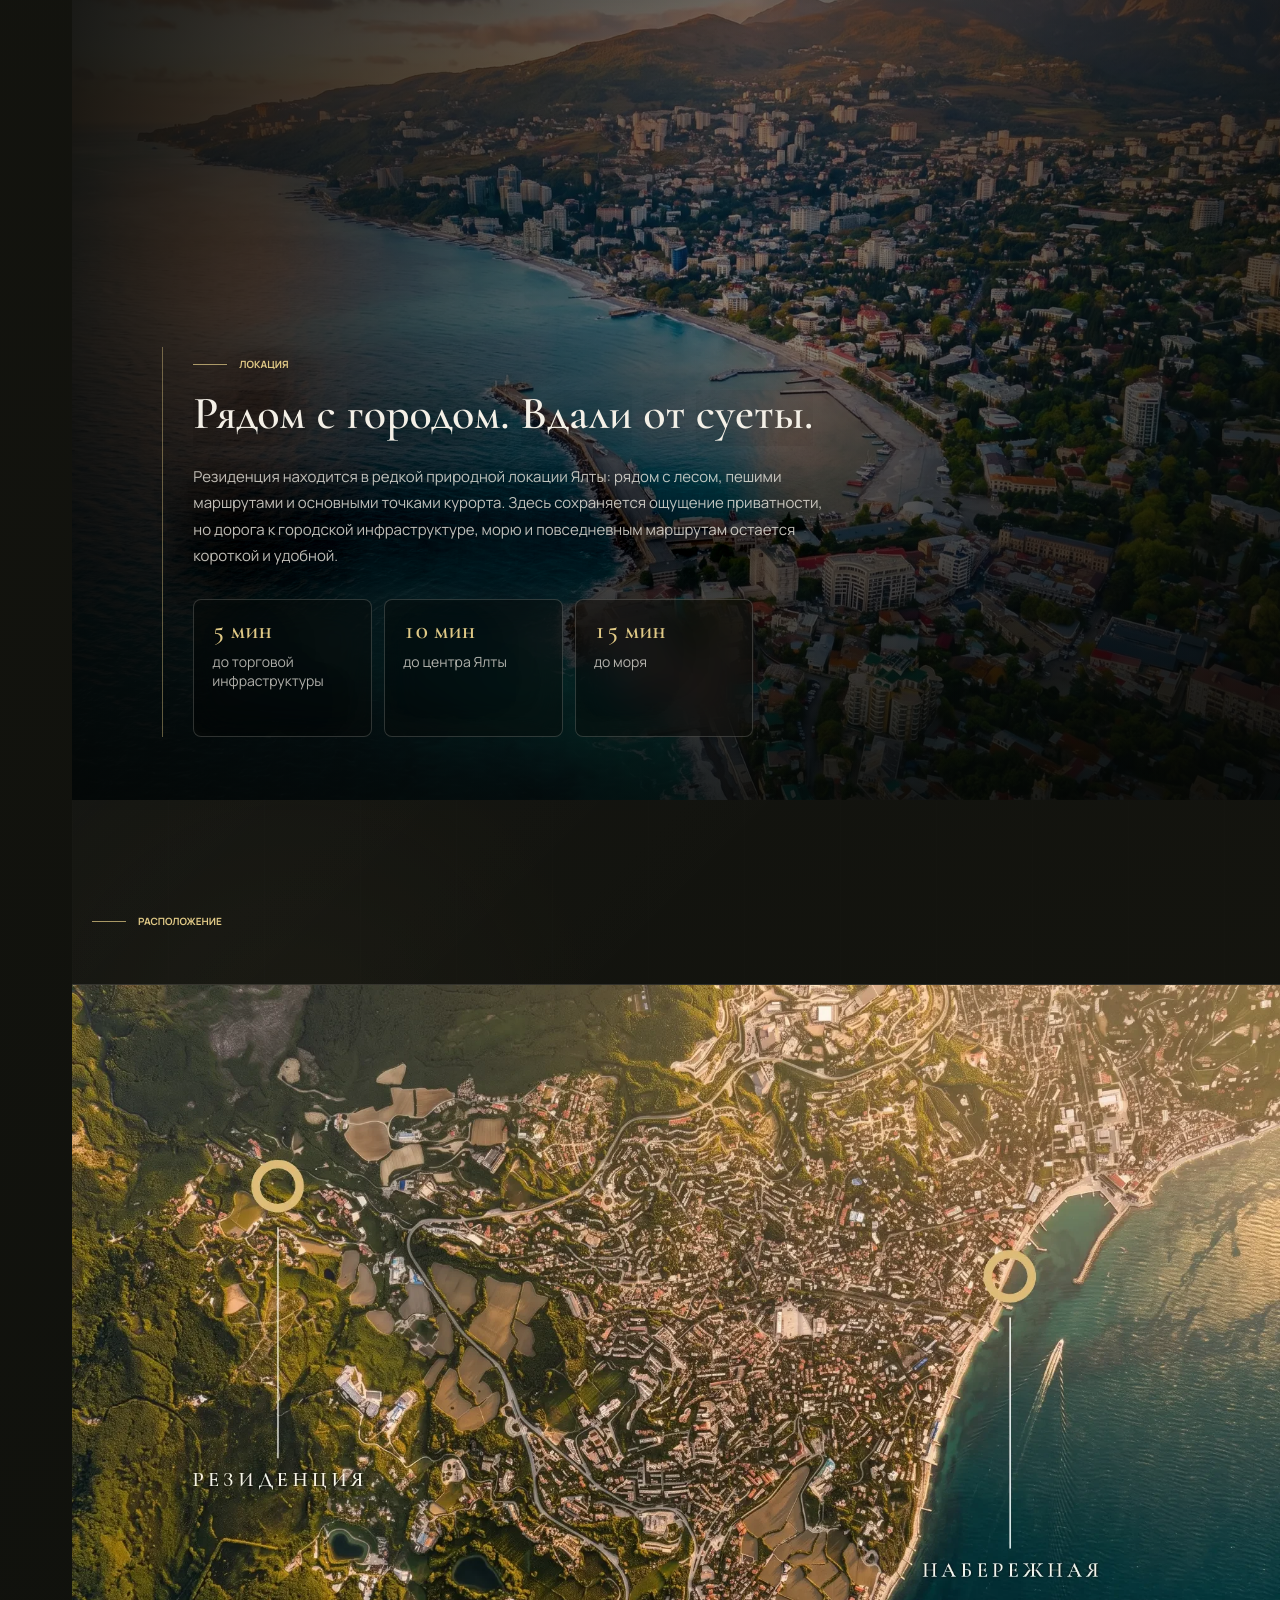
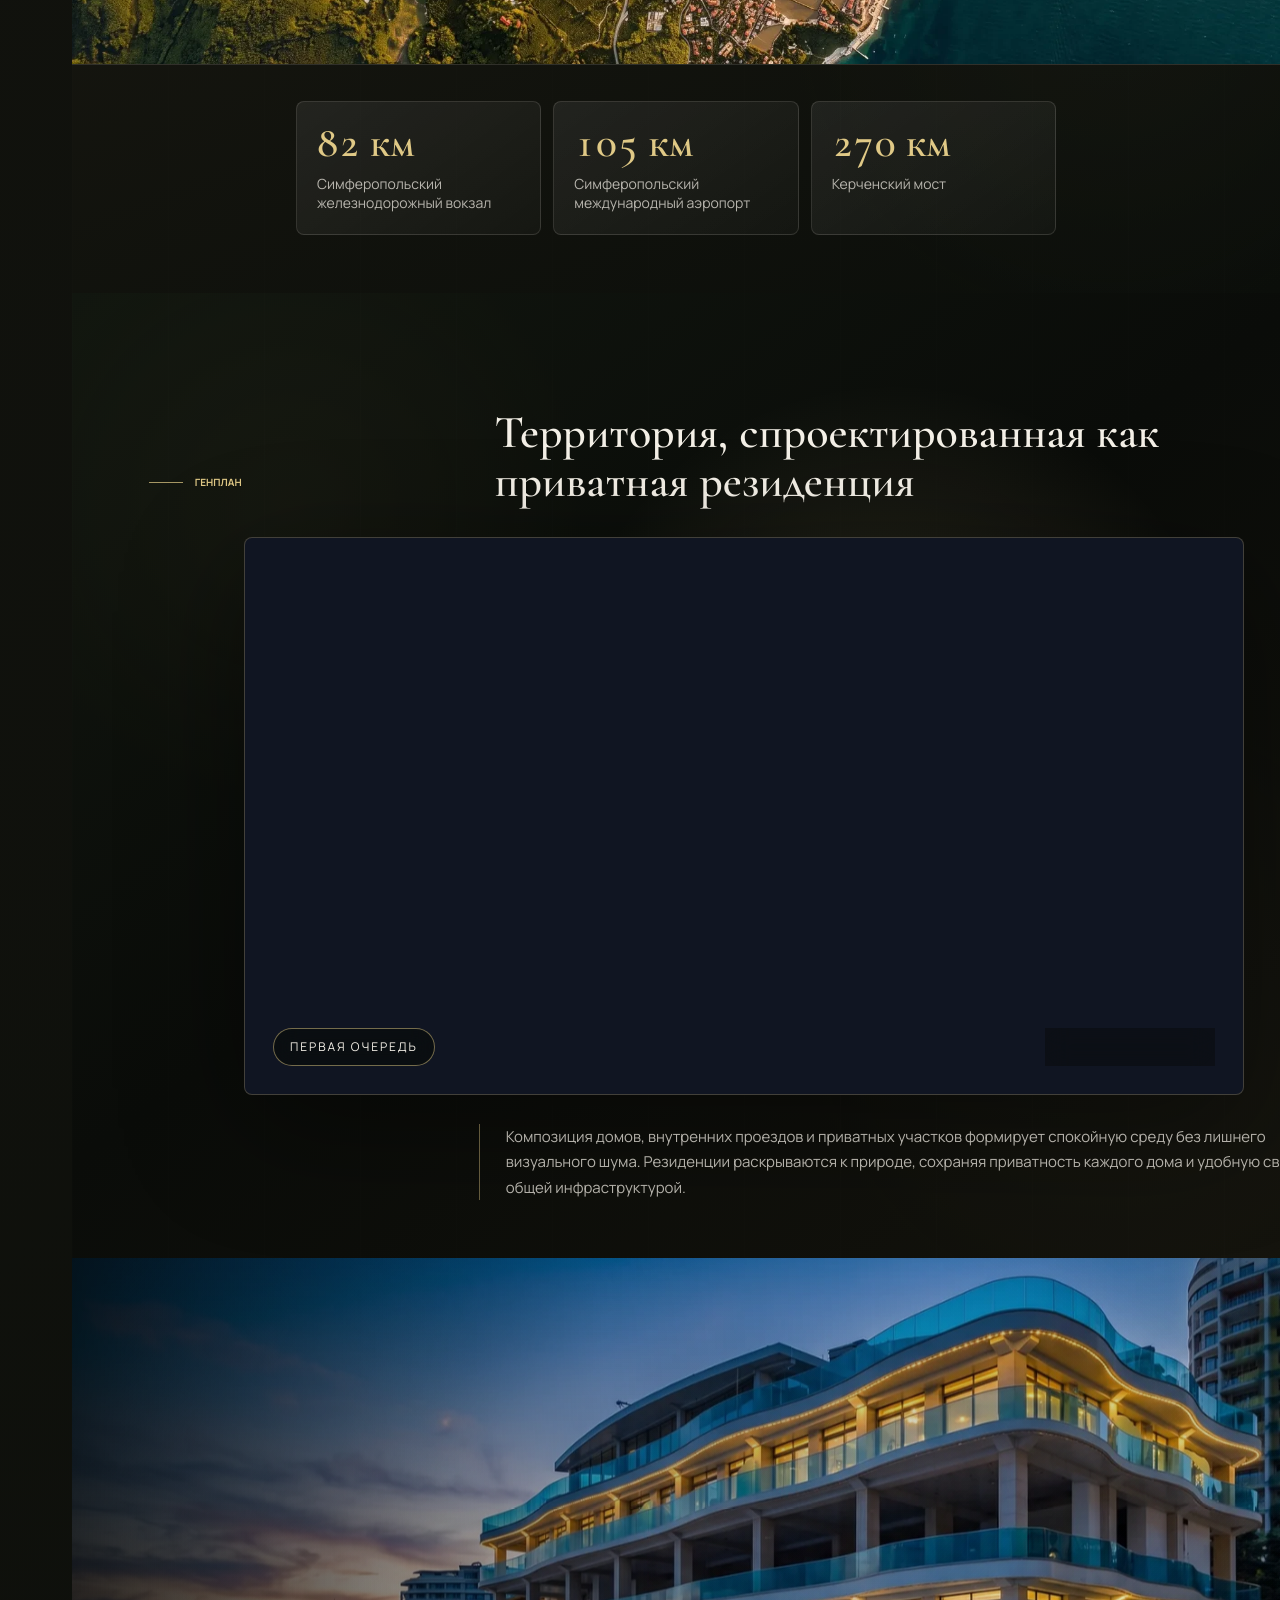
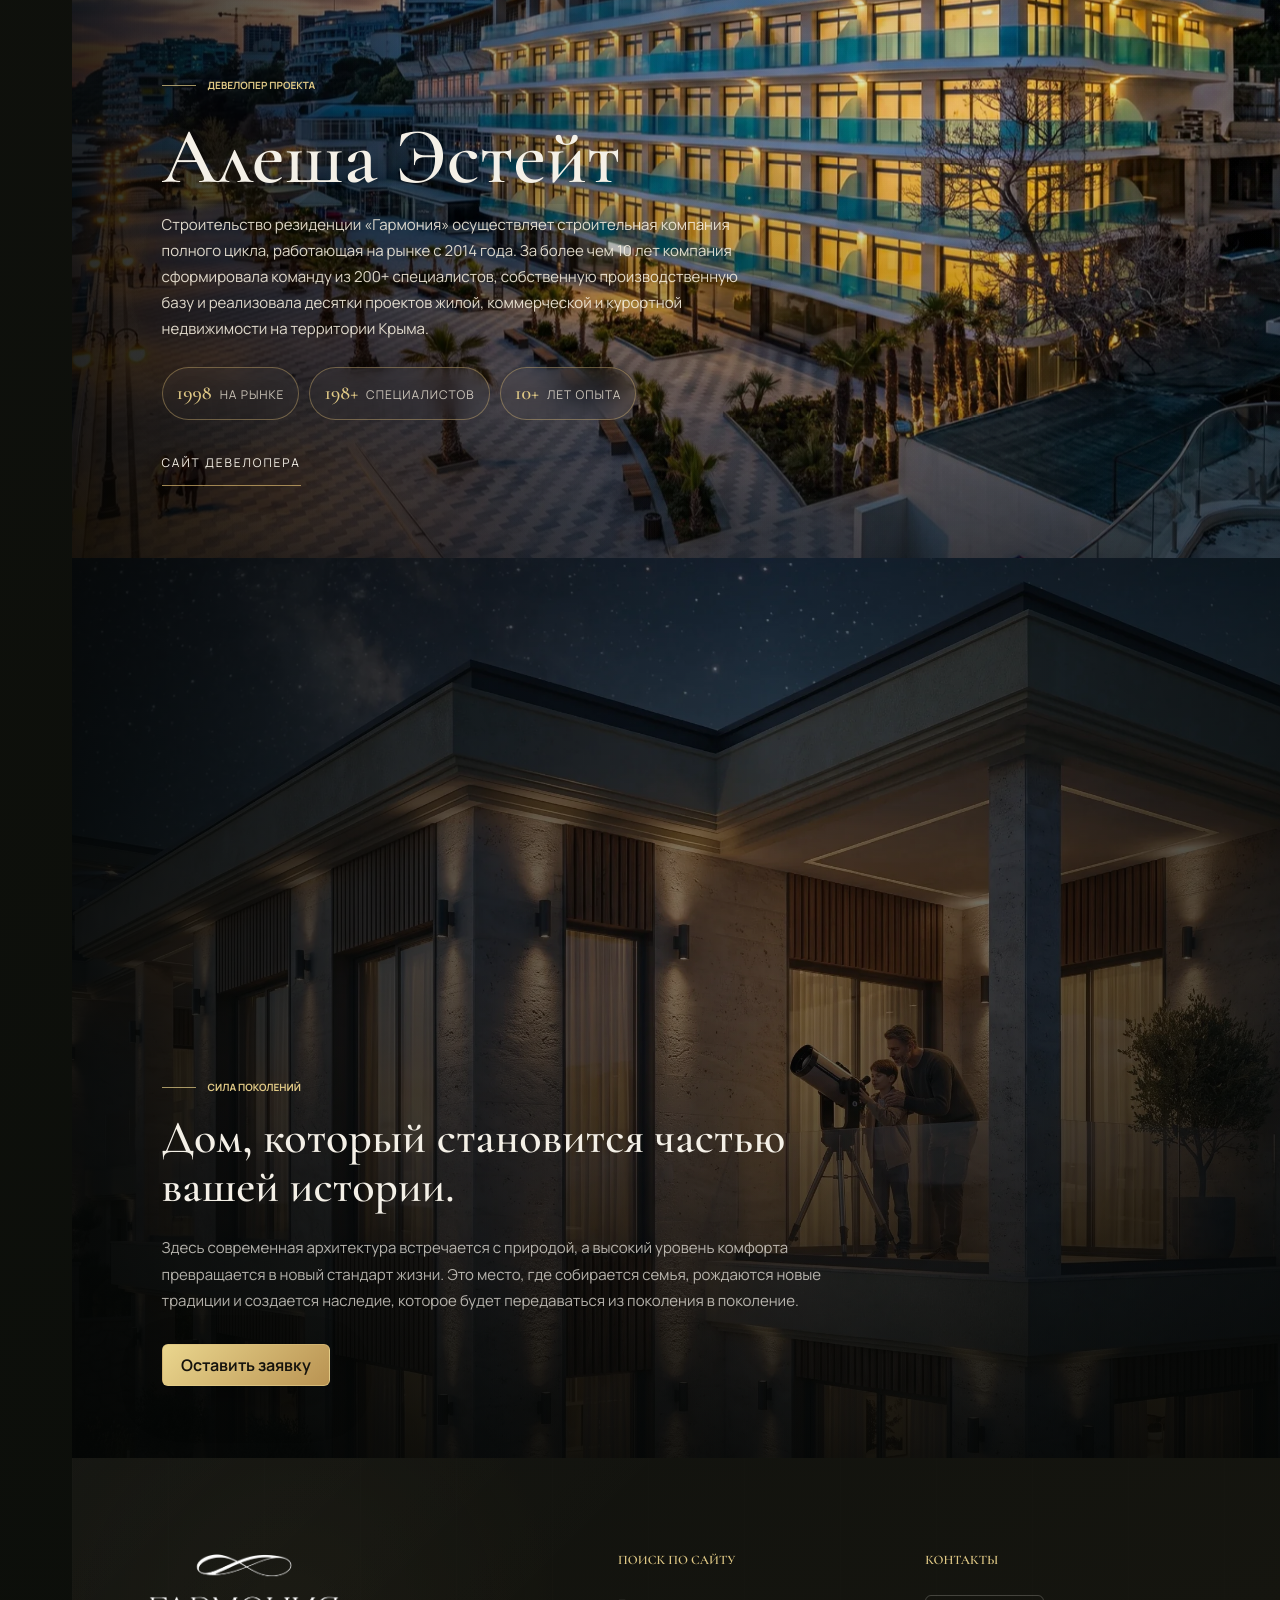
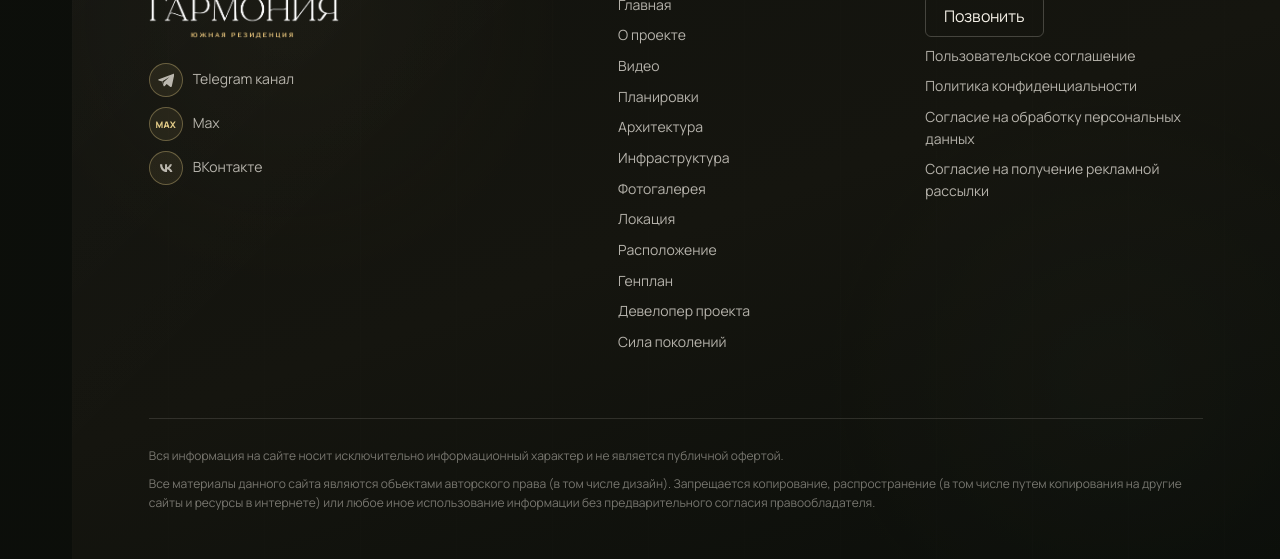
==== commit 4ed17da9: "Launch cinematic introduction and persistent site navigation" ====
--- a/index.html
+++ b/index.html
@@ -17,7 +17,7 @@
   <meta property="og:url" content="https://гармония-ялта.рф/">
   <meta property="og:title" content="Гармония - горная резиденция в Ялте">
   <meta property="og:description" content="Резиденция класса де-люкс среди реликтового леса в горах Ялты: 15 домов, 300-470 м2, 15 минут до моря. Повышение стоимости с 1 октября.">
-  <meta property="og:image" content="https://гармония-ялта.рф/assets/new/hero-forest.webp">
+  <meta property="og:image" content="https://гармония-ялта.рф/assets/cinema/residence-front.webp">
   <meta property="og:image:width" content="2200">
   <meta property="og:image:height" content="1227">
   <meta property="og:image:alt" content="Гармония - горная резиденция в Ялте среди реликтового леса">
@@ -25,20 +25,21 @@
   <meta name="twitter:card" content="summary_large_image">
   <meta name="twitter:title" content="Гармония - горная резиденция в Ялте">
   <meta name="twitter:description" content="Резиденция класса де-люкс среди реликтового леса в горах Ялты: 15 домов, 300-470 м2, 15 минут до моря.">
-  <meta name="twitter:image" content="https://гармония-ялта.рф/assets/new/hero-forest.webp">
+  <meta name="twitter:image" content="https://гармония-ялта.рф/assets/cinema/residence-front.webp">
 
   <link rel="icon" href="assets/brand/favicon.ico" sizes="any">
   <link rel="icon" type="image/png" href="assets/brand/favicon-192.png" sizes="192x192">
   <link rel="apple-touch-icon" href="assets/brand/favicon-180.png">
-  <link rel="preload" as="image" href="assets/new/hero-forest.webp" fetchpriority="high">
+  <link rel="preload" as="image" href="assets/cinema/residence-front.webp" fetchpriority="high">
   <link rel="stylesheet" href="styles.css?v=20261001-visuals-02">
+  <link rel="stylesheet" href="cinema.css?v=20261015-1">
   <script type="application/ld+json">
   {
     "@context": "https://schema.org",
     "@type": "ApartmentComplex",
     "name": "Гармония - Южная резиденция",
     "description": "Резиденция класса де-люкс среди реликтового леса в горах Ялты. 15 домов первой очереди площадью 300-470 м2.",
-    "image": "https://гармония-ялта.рф/assets/new/hero-forest.webp",
+    "image": "https://гармония-ялта.рф/assets/cinema/residence-front.webp",
     "url": "https://гармония-ялта.рф/",
     "numberOfAccommodationUnits": 15,
     "petsAllowed": false,
@@ -102,61 +103,29 @@
 
   <nav class="dot-nav" aria-label="Быстрая навигация по разделам"></nav>
 
+  <aside class="cinema-rail" aria-label="Боковая панель"><span>Южная резиденция</span><a href="#hero" aria-label="Вернуться наверх">↑</a></aside>
   <main>
-    <section class="hero panel" id="hero">
-      <img class="hero__bg" src="assets/new/hero-forest.webp" alt="Реликтовый лес в горах Ялты">
-      <div class="hero__shade"></div>
-      <div class="hero__title reveal">
-        <h1 class="sr-only">Гармония - горная резиденция в Ялте</h1>
-        <img class="hero__logo" src="assets/brand/logo-harmony-south.png" alt="Гармония - Южная резиденция">
-      </div>
-      <a class="scroll-cue" href="#about" aria-label="Прокрутить к следующему разделу"></a>
-    </section>
-
-    <div class="marquee" aria-hidden="true">
-      <div class="marquee__track">
-        <div class="marquee__group">
-          <span>Повышение стоимости с 1 октября</span><span class="marquee__dot">✦</span>
-          <span>Повышение стоимости с 1 октября</span><span class="marquee__dot">✦</span>
-          <span>Повышение стоимости с 1 октября</span><span class="marquee__dot">✦</span>
-          <span>Повышение стоимости с 1 октября</span><span class="marquee__dot">✦</span>
-        </div>
-        <div class="marquee__group">
-          <span>Повышение стоимости с 1 октября</span><span class="marquee__dot">✦</span>
-          <span>Повышение стоимости с 1 октября</span><span class="marquee__dot">✦</span>
-          <span>Повышение стоимости с 1 октября</span><span class="marquee__dot">✦</span>
-          <span>Повышение стоимости с 1 октября</span><span class="marquee__dot">✦</span>
-        </div>
-      </div>
-    </div>
-
-    <section class="about panel" id="about">
-      <div class="about__top">
-        <div class="about__copy reveal">
-          <p class="kicker">О проекте</p>
-          <h2>Жизнь в гармонии с природой</h2>
-          <div class="about__facts" aria-label="Ключевые параметры первой очереди">
-            <div><strong>15</strong><span>домов первой очереди</span></div>
-            <div><strong>300-470 м2</strong><span>площади частных резиденций</span></div>
-          </div>
-        </div>
-        <figure class="about__image reveal">
-          <img src="assets/new/about-residence-20261001.webp" alt="Резиденция Гармония с террасой и бассейном в вечернем освещении" loading="lazy" decoding="async">
-        </figure>
-      </div>
-      <div class="about__bottom">
-        <figure class="about__wide reveal">
-          <img src="assets/new/about-nature-waterfall.webp" alt="Реликтовый лес и горный водопад рядом с резиденцией Гармония" loading="lazy" decoding="async">
-        </figure>
-        <p class="about__text reveal">«Гармония» — это пространство, где природа становится частью повседневной жизни. Тишина, лес, свежий воздух и время с семьёй создают особую ценность каждого дня — вдали от лишнего шума, но рядом со всем необходимым.</p>
-      </div>
-    </section>
-
-    <section class="video panel" id="video">
-      <p class="kicker video__kicker reveal">Видео о проекте</p>
-      <figure class="video__frame reveal">
-        <video controls muted loop preload="none" poster="assets/video/harmony-film-poster.webp" playsinline data-src="assets/video/harmony-project-film.mp4"></video>
-      </figure>
+    <section class="cinema-hero panel" id="hero" aria-label="Знакомство с резиденцией">
+      <div class="cinema-slides" tabindex="0" role="region" aria-roledescription="карусель" aria-label="Архитектура резиденции">
+        <img class="active" src="assets/cinema/residence-front.webp" alt="Резиденция среди сосен в предзакатном свете" fetchpriority="high">
+        <img src="assets/cinema/residence-pool.webp" alt="Террасы резиденций и бассейн в лучах солнца" aria-hidden="true">
+        <img src="assets/cinema/residence-aerial.webp" alt="Приватный двор и сад резиденции сверху" aria-hidden="true">
+      </div>
+      <div class="cinema-title"><h1>Роскошь<br>быть собой.</h1><p>Частные резиденции среди реликтового леса</p><a class="cinema-link" href="#about">Открыть Гармонию <span aria-hidden="true">→</span></a></div>
+      <div class="cinema-pagination" aria-label="Выбор слайда"><button type="button" data-cinema-slide="0" aria-label="Слайд 1" aria-current="true">01</button><button type="button" data-cinema-slide="1" aria-label="Слайд 2">02</button><button type="button" data-cinema-slide="2" aria-label="Слайд 3">03</button><button type="button" data-cinema-auto aria-label="Запустить слайд-шоу">▷</button></div>
+      <div class="cinema-arrows"><button type="button" data-cinema-prev aria-label="Предыдущий слайд">←</button><button type="button" data-cinema-next aria-label="Следующий слайд">→</button></div>
+    </section>
+    <section class="cinema-about panel" id="about">
+      <img class="cinema-background" src="assets/cinema/residence-pool.webp" alt="Резиденции в тёплом вечернем свете" loading="lazy">
+      <div class="cinema-about-copy"><p class="cinema-kicker">02 / О проекте</p><h2>Жизнь в гармонии<br><em>с природой</em></h2><p class="cinema-description">«Гармония» — это пространство, где природа становится частью повседневной жизни. Тишина, лес, свежий воздух и время с семьёй создают особую ценность каждого дня — вдали от лишнего шума, но рядом со всем необходимым.</p><div class="cinema-facts"><div><strong>15</strong><span>домов первой очереди</span></div><div><strong>300–470 <small>м²</small></strong><span>площади резиденций</span></div></div><a class="cinema-link cinema-small-link" href="#genplan">Рассмотреть пространство ↗</a></div>
+      <a class="cinema-aerial" href="#genplan"><img src="assets/cinema/residence-aerial.webp" alt="Открыть генеральный план резиденции" loading="lazy"><span>Приватность. Природа. Пространство.</span></a>
+    </section>
+    <section class="cinema-film panel" id="video">
+      <div class="cinema-film-copy"><p class="cinema-kicker">03 / Фильм о резиденции</p><h2>Почувствуйте<br><em>это место</em></h2><p class="cinema-description">Есть места, которые лучше почувствовать.<br>Приглашаем на короткую прогулку по «Гармонии».</p><button class="cinema-link cinema-small-link" type="button" data-cinema-watch>Смотреть со звуком ↗</button></div>
+      <div class="cinema-film-media"><div class="cinema-player" tabindex="0" aria-label="Видеоплеер">
+        <video muted loop playsinline preload="none" poster="assets/video/harmony-film-poster.webp"><source data-src="assets/cinema/harmony-original-sound.webm" type="video/webm"><source data-src="assets/cinema/harmony-original-sound.mp4" type="video/mp4"></video>
+        <div class="cinema-controls"><div><button type="button" data-film-play aria-label="Воспроизвести">▷</button><button type="button" data-film-sound aria-label="Включить звук">Без звука</button><span data-film-time>0:00 / 0:42</span><button type="button" data-film-full aria-label="На весь экран">⛶</button></div><input type="range" min="0" max="42.23" step="0.1" value="0" aria-label="Позиция воспроизведения" data-film-seek></div>
+      </div><div class="cinema-film-caption"><span>Атмосфера «Гармонии»</span><span>00:42 / Фильм</span></div><p data-film-error hidden>Не удалось воспроизвести фильм. <a href="assets/cinema/harmony-original-sound.mp4">Открыть видео</a></p></div>
     </section>
 
     <section class="plans panel" id="plans">
@@ -426,7 +395,8 @@
     <button class="lightbox__next" type="button" aria-label="Следующее фото">›</button>
   </div>
 
-  <script src="script.js?v=20261001-visuals-02" defer></script>
+  <script src="script.js?v=20261015-1" defer></script>
+  <script src="cinema.js?v=20261015-1" defer></script>
   <script defer src="https://crm.harmony-yalta.ru/assets/site-connector.js?v=1.3.2" data-crm-connector="sc_e0f7fbafed3ffe762cc0d7560b20b90c" data-crm-consent="implicit" data-crm-consent-cookie="crm_analytics_consent"></script>
 </body>
 </html>
--- a/cinema.css
+++ b/cinema.css
@@ -0,0 +1,22 @@
+:root{--cinema-rail:72px;--cinema-pad:clamp(30px,4.5vw,88px)}
+html{scroll-padding-top:0}main,.footer{margin-left:var(--cinema-rail)}
+.cinema-rail{position:fixed;inset:0 auto 0 0;width:var(--cinema-rail);z-index:95;background:#10120ff5;border-right:1px solid #b6a17425;display:flex;flex-direction:column;align-items:center;justify-content:space-between;padding:150px 0 30px;color:#c4bca5}
+.cinema-rail>span{writing-mode:vertical-rl;transform:rotate(180deg);font-size:9px;letter-spacing:.34em;text-transform:uppercase;margin:auto}.cinema-rail>a{font-size:26px;padding:16px}
+.menu-toggle{display:block;left:13px;right:auto;top:30px;background:transparent;border:0;backdrop-filter:none;z-index:120}
+.site-header,.site-header.is-scrolled{position:absolute;left:var(--cinema-rail);height:125px;display:flex;justify-content:space-between;padding:0 var(--cinema-pad);background:transparent;border:0}.site-header:before{display:none}.site-header .brand img{width:155px;height:98px;max-width:155px}.site-header .header-call{background:transparent;color:#efe9dc;border:0;border-bottom:1px solid #b6a174;border-radius:0;box-shadow:none;font-size:10px;letter-spacing:.14em;text-transform:uppercase;margin:0;padding:12px 0}.scroll-progress,.dot-nav{display:none}
+.site-header .nav{position:fixed;inset:0;z-index:100;display:grid;grid-template-columns:repeat(2,minmax(160px,280px));place-content:center;gap:22px 60px;padding:65px 90px;background:#10130ffa;white-space:normal;font-size:17px;opacity:0;visibility:hidden;pointer-events:none;transform:translateY(-10px);transition:opacity .25s,transform .25s,visibility .25s;overflow:auto}
+body.menu-open .site-header{z-index:110}body.menu-open .nav{opacity:1;visibility:visible;pointer-events:auto;transform:none}body.menu-open .menu-toggle span:first-child{transform:translateY(3.5px) rotate(45deg)}body.menu-open .menu-toggle span:last-child{transform:translateY(-3.5px) rotate(-45deg)}
+.cinema-hero,.cinema-about,.cinema-film{background:#10130f;color:#efe9dc;font-family:'Manrope Var',sans-serif;padding:0}.cinema-hero:before,.cinema-about:before,.cinema-film:before{display:none}
+.cinema-hero{height:100svh;min-height:650px;isolation:isolate}.cinema-slides{position:absolute;inset:0;touch-action:pan-y}.cinema-slides img{position:absolute;width:100%;height:100%;object-fit:cover;object-position:center;opacity:0;transform:scale(1.04);transition:opacity 1.4s,transform 8s}.cinema-slides img.active{opacity:1;transform:scale(1)}
+.cinema-slides:after{content:'';position:absolute;inset:0;background:linear-gradient(90deg,#050c09b8,#050c0938 45%,transparent 75%),linear-gradient(0deg,#050c0999,transparent 35%);pointer-events:none}
+.cinema-title{position:absolute;left:var(--cinema-pad);top:36%;max-width:650px;pointer-events:none}.cinema-title h1{font-family:'Cormorant Garamond Var',Georgia,serif;font-size:clamp(72px,7.8vw,136px);font-weight:400;line-height:.9;letter-spacing:-.045em;margin:0;text-transform:none}.cinema-title p{margin:27px 0 28px;font-size:11px;letter-spacing:.19em;line-height:1.8;max-width:440px;color:#efe9dc}
+.cinema-link{pointer-events:auto;display:inline-flex;align-items:center;gap:16px;color:#e2c890;background:none;border:0;border-bottom:1px solid #b6a174;padding:8px 0;font-family:'Cormorant Garamond Var',Georgia,serif;font-size:23px;letter-spacing:.02em;cursor:pointer}.cinema-link:hover{color:#fff;gap:23px}.cinema-small-link{font-family:'Manrope Var',sans-serif;font-size:10px;letter-spacing:.12em;text-transform:uppercase}
+.cinema-pagination{position:absolute;bottom:44px;left:var(--cinema-pad);display:flex;gap:18px}.cinema-pagination button,.cinema-arrows button{background:none;color:#d2c4a0;border:0;min-width:44px;height:44px;cursor:pointer}.cinema-pagination button{font-size:11px}.cinema-pagination [aria-current=true]{border-bottom:1px solid #b6a174;color:#fff}.cinema-arrows{position:absolute;bottom:35px;right:var(--cinema-pad);display:flex;gap:14px}.cinema-arrows button{width:62px;height:62px;border:1px solid #e5ddc380;border-radius:50%;font-size:26px;font-weight:300}
+.cinema-about{display:flex;align-items:center;justify-content:flex-end;min-height:100svh;padding:100px var(--cinema-pad);isolation:isolate}.cinema-background{position:absolute;inset:0;width:100%;height:100%;object-fit:cover;object-position:35% center;z-index:-3}.cinema-about:after{content:'';position:absolute;inset:0;z-index:-2;background:linear-gradient(90deg,#070e0a0d,#070e0a80 40%,#070e0af0 78%)}.cinema-about-copy{max-width:485px;width:44%;padding:30px 0}
+.cinema-kicker{font-size:10px;letter-spacing:.22em;text-transform:uppercase;color:#b6a174;margin:0 0 24px}.cinema-about h2,.cinema-film h2{font-family:'Cormorant Garamond Var',Georgia,serif;font-weight:400;font-size:clamp(48px,4.7vw,80px);line-height:1.02;letter-spacing:-.045em;margin:0 0 30px;max-width:none;text-transform:none}.cinema-about em,.cinema-film em{font-style:normal;color:#d6c6a3}.cinema-description{font-size:13px;line-height:1.95;color:#d1d0c4;margin:0 0 30px}.cinema-facts{display:grid;grid-template-columns:.75fr 1.25fr;gap:22px;border-top:1px solid #c9c4a940;padding-top:25px;margin:35px 0 24px}.cinema-facts>div+div{border-left:1px solid #c9c4a940;padding-left:25px}.cinema-facts strong{font-family:'Cormorant Garamond Var',Georgia,serif;font-size:44px;font-weight:400;white-space:nowrap}.cinema-facts small{font-size:24px}.cinema-facts span{display:block;font-size:9px;line-height:1.8;text-transform:uppercase;letter-spacing:.12em;color:#c9b991;margin-top:10px}.cinema-aerial{position:absolute;bottom:42px;left:var(--cinema-pad);width:230px}.cinema-aerial img{width:100%;aspect-ratio:1.8;object-fit:cover}.cinema-aerial span{display:block;margin-top:16px;font-size:8px;letter-spacing:.1em;text-transform:uppercase;color:#c4c4b6}
+.cinema-film{display:grid;grid-template-columns:.55fr 1.45fr;gap:4vw;align-items:center;min-height:100svh;padding:100px var(--cinema-pad);overflow:visible;isolation:auto}.cinema-film h2{font-size:clamp(56px,4.8vw,84px)}.cinema-film .cinema-description{font-size:12px}.cinema-film-media{min-width:0}.cinema-player{position:relative;aspect-ratio:16/9;background:#070907;box-shadow:0 30px 80px #0007}.cinema-player video{display:block;width:100%;height:100%;object-fit:cover}.cinema-controls{position:absolute;bottom:0;left:0;right:0;background:#10130fe8;padding:8px 15px 10px;opacity:0;transition:opacity .25s}.cinema-player:hover .cinema-controls,.cinema-player:focus-within .cinema-controls,.cinema-player.paused .cinema-controls{opacity:1}.cinema-controls>div{display:flex;align-items:center;gap:10px}.cinema-controls button{background:none;color:#efe9dc;border:0;min-width:44px;height:44px;cursor:pointer;font-size:14px}.cinema-controls [data-film-sound]{font-size:10px}.cinema-controls [data-film-time]{margin-left:auto;font-size:10px;font-variant-numeric:tabular-nums}.cinema-controls input{width:100%;height:16px;accent-color:#b6a174;margin:0;cursor:pointer}.cinema-film-caption{display:flex;justify-content:space-between;margin-top:18px;color:#b8b9a9;font-size:8px;letter-spacing:.15em;text-transform:uppercase}.cinema-player.expanded,.cinema-player:fullscreen{position:fixed;inset:0;width:100%;height:100dvh;z-index:300;aspect-ratio:auto}.cinema-player.expanded video,.cinema-player:fullscreen video{object-fit:contain}.cinema-player.expanded .cinema-controls{opacity:1}body.cinema-full{overflow:hidden}
+@media(max-width:1050px){:root{--cinema-rail:54px;--cinema-pad:30px}.menu-toggle{left:4px}.cinema-title h1{font-size:90px}.cinema-about-copy{width:56%}.cinema-aerial{width:180px}.cinema-film{grid-template-columns:1fr;gap:40px}.cinema-film-copy{max-width:600px}}
+@media(max-width:700px){:root{--cinema-rail:38px;--cinema-pad:20px}.menu-toggle{left:0;top:22px;width:38px;height:44px}.cinema-rail{padding-top:90px}.cinema-rail>span{font-size:7px;letter-spacing:.25em}.cinema-rail>a{padding:10px;font-size:20px}.site-header,.site-header.is-scrolled{height:96px;padding:0 18px}.site-header .brand img{width:105px;height:75px}.site-header .header-call{font-size:8px}.site-header .nav{grid-template-columns:1fr;padding:85px 65px;gap:17px;font-size:15px;place-content:start}.cinema-hero{height:100svh;min-height:660px}.cinema-title{top:auto;bottom:145px;right:16px;left:20px}.cinema-title h1{font-size:clamp(45px,13vw,67px);line-height:.94}.cinema-title p{font-size:9px;letter-spacing:.12em;margin:20px 0;max-width:265px}.cinema-link{font-size:21px}.cinema-small-link{font-size:9px}.cinema-slides img{object-position:59% center}.cinema-slides:after{background:linear-gradient(0deg,#060d09f0,#060d0959 55%,#060d091f)}.cinema-arrows{right:20px;bottom:30px;gap:6px}.cinema-arrows button{width:40px;height:44px;min-width:40px;font-size:22px}.cinema-pagination{bottom:30px;left:16px;gap:0}.cinema-pagination button{min-width:32px;font-size:10px}.cinema-about{display:block;padding:80px 20px 245px}.cinema-about:after{background:linear-gradient(0deg,#08100ad9,#08100ac7)}.cinema-about-copy{width:100%;padding:0}.cinema-about h2{font-size:46px}.cinema-description{font-size:13px}.cinema-facts{gap:12px;grid-template-columns:.7fr 1.3fr}.cinema-facts>div+div{padding-left:12px}.cinema-facts strong{font-size:34px}.cinema-facts span{font-size:8px}.cinema-aerial{width:200px;bottom:45px;left:20px}.cinema-film{padding:75px 20px;min-height:100svh;gap:35px}.cinema-film h2{font-size:54px}.cinema-controls{opacity:1;padding:2px 5px 4px}.cinema-controls>div{gap:0}.cinema-controls button{min-width:32px}.cinema-controls [data-film-time]{font-size:8px}.cinema-controls [data-film-sound]{font-size:9px}.cinema-film-caption{font-size:7px}.cinema-film .cinema-description{font-size:12px}.cinema-player.expanded{width:100vw}.plans,.architecture,.gallery,.location{padding-left:20px;padding-right:20px}}
+@media(hover:none){.cinema-controls{opacity:1}}
+@media(prefers-reduced-motion:reduce){.cinema-slides img,.site-header .nav{transition:none;transform:none}html{scroll-behavior:auto}}
+.map{grid-template-columns:minmax(0,1fr)}.map__kicker{width:min(1280px,calc(100% - 40px))}.map__distances{width:min(760px,calc(100% - 40px))}.map__frame{max-width:100%}
